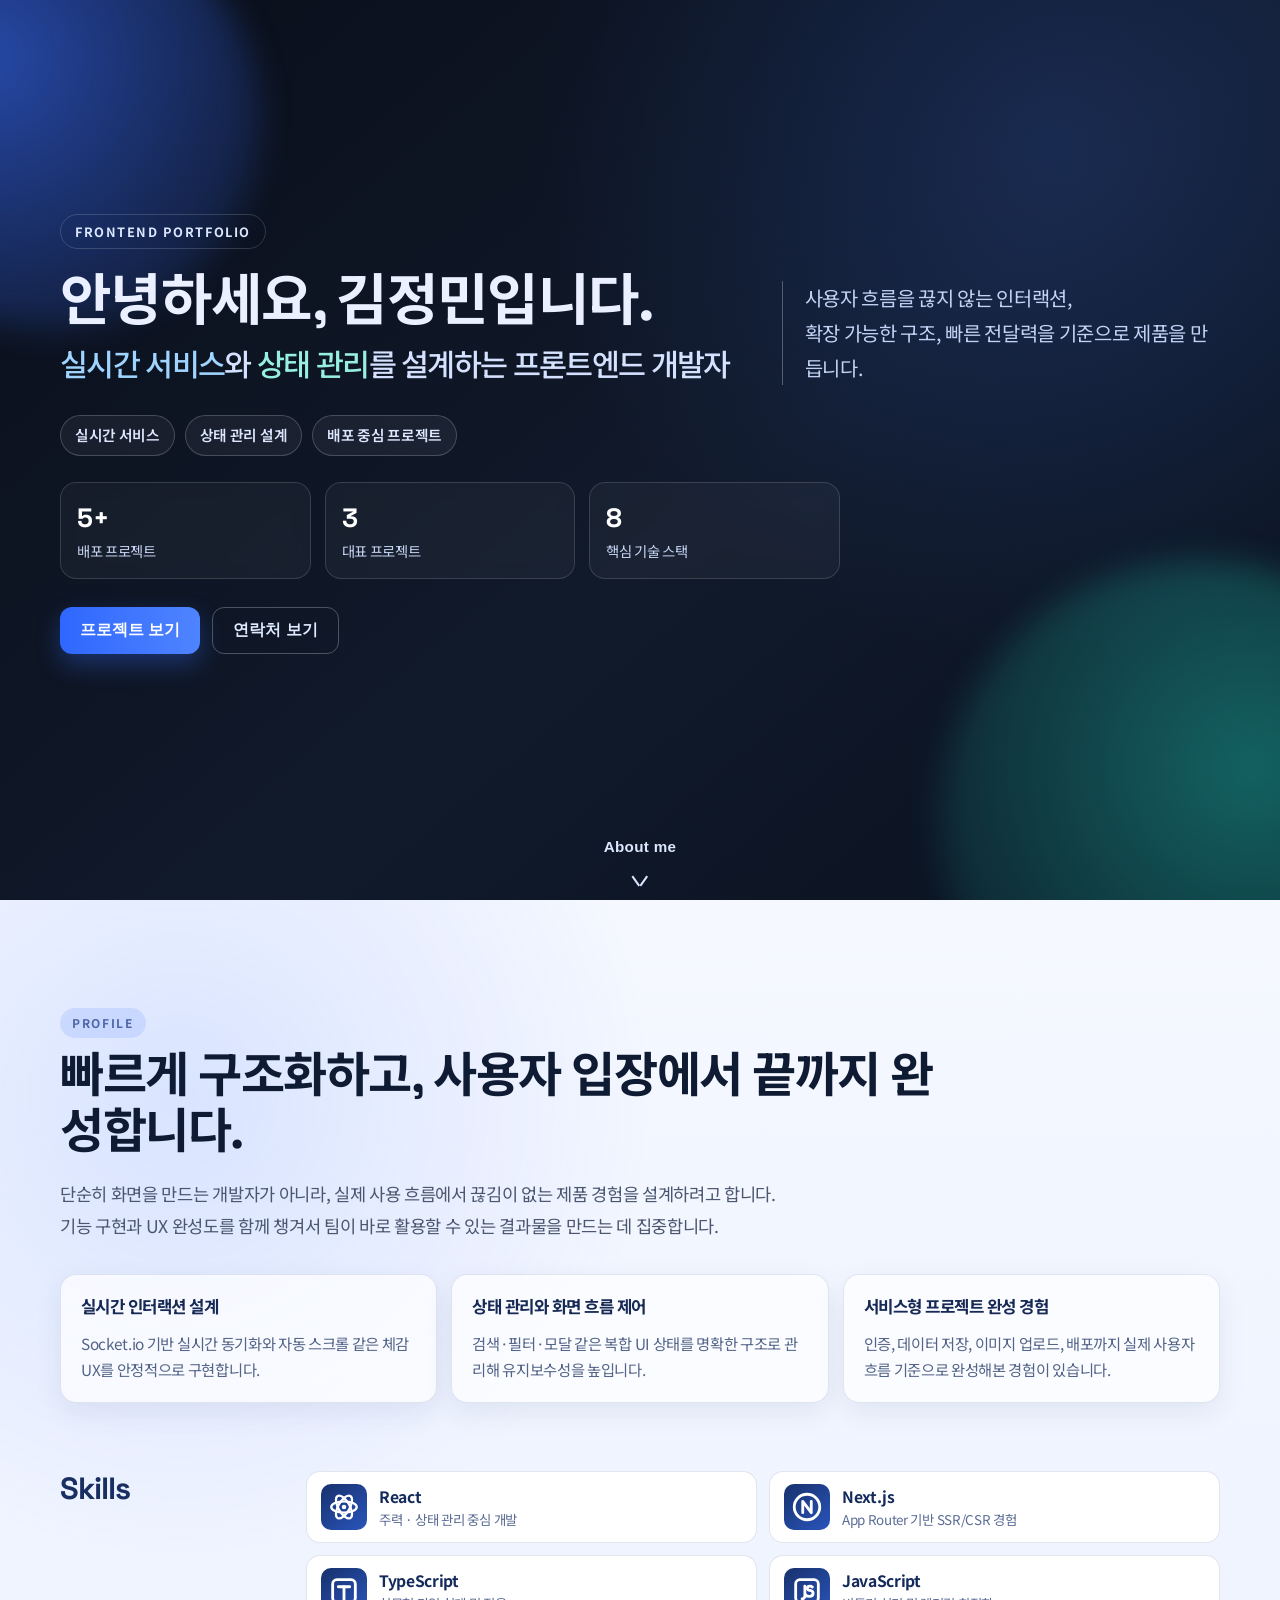
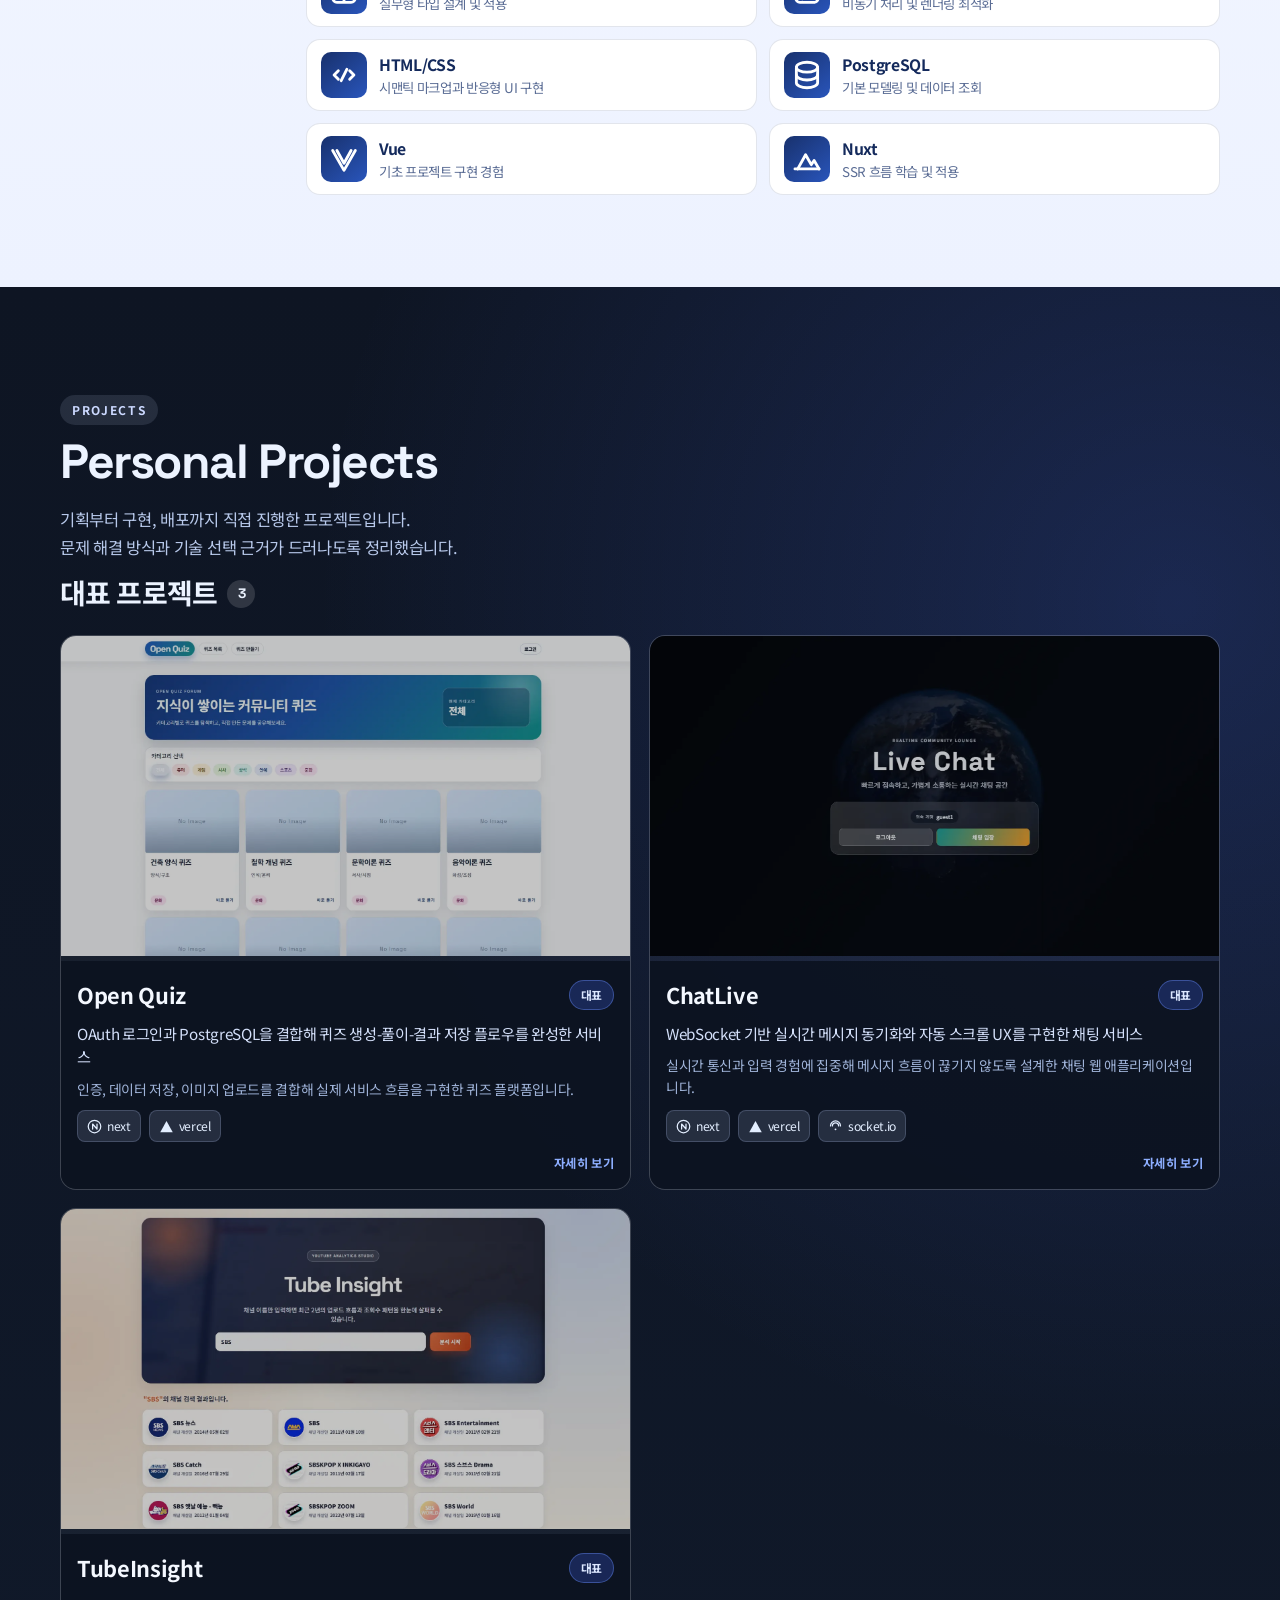
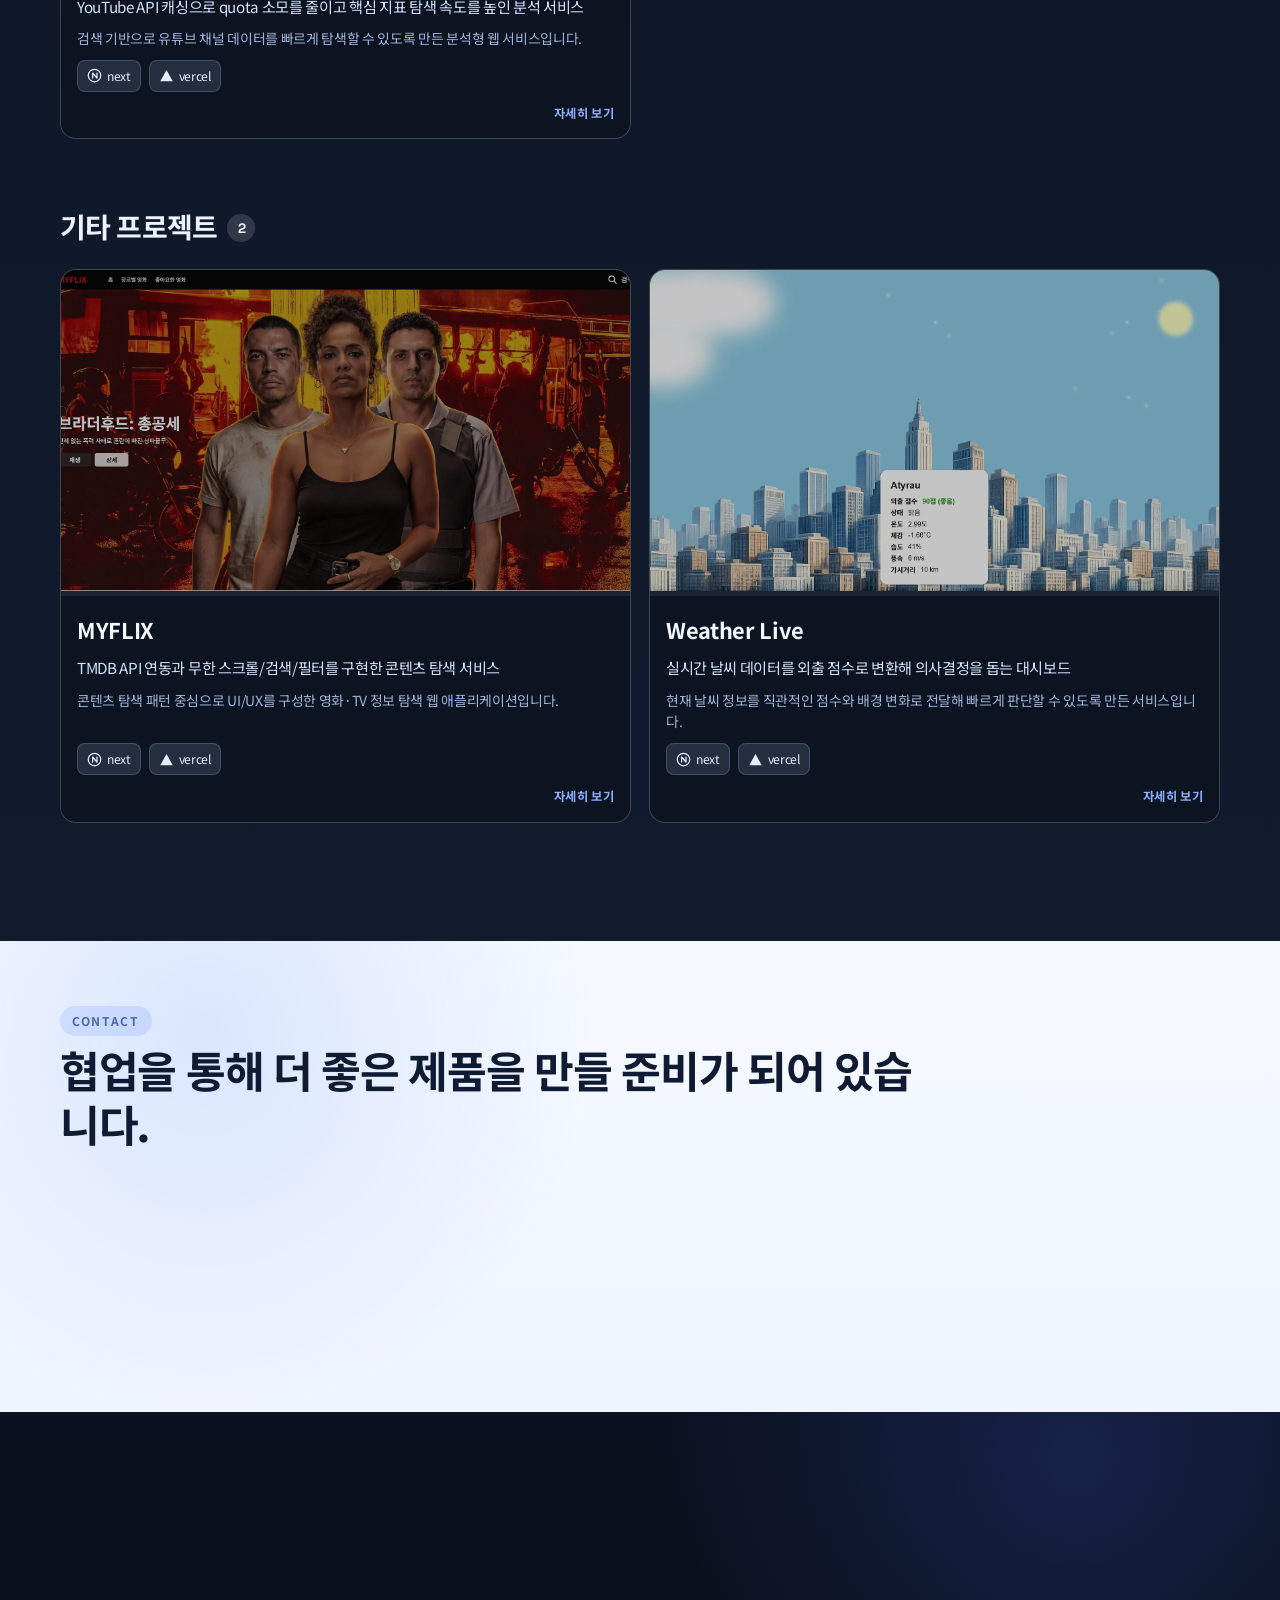
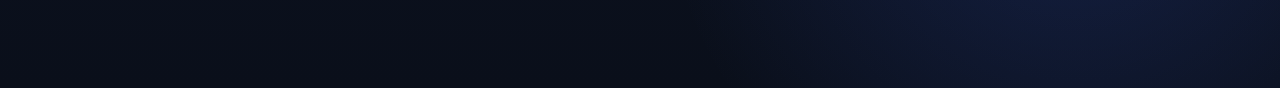
==== index.html @ a312c425 "Add files via upload" ====
<!doctype html><html lang="en"><head><meta charset="utf-8"/><link rel="icon" href="./portfolio_favicon_512.png"><meta name="viewport" content="width=device-width,initial-scale=1"/><meta name="theme-color" content="#000000"/><title>김정민 포트폴리오</title><script defer="defer" src="/static/js/main.c7d88cdb.js"></script><link href="/static/css/main.d4fe0918.css" rel="stylesheet"></head><body><noscript>You need to enable JavaScript to run this app.</noscript><div id="root"></div></body></html>
---- static/css/main.d4fe0918.css ----
@charset "UTF-8";@import url(https://fonts.googleapis.com/css2?family=Noto+Sans+KR:wght@100..900&display=swap);@import url(https://fonts.googleapis.com/css2?family=Noto+Sans+KR:wght@300;400;500;600;700;800&family=Space+Grotesk:wght@500;600;700&display=swap);a,abbr,acronym,address,applet,article,aside,audio,b,big,blockquote,body,canvas,caption,center,cite,code,dd,del,details,dfn,div,dl,dt,em,embed,fieldset,figcaption,figure,footer,form,h1,h2,h3,h4,h5,h6,header,hgroup,html,i,iframe,img,ins,kbd,label,legend,li,main,mark,menu,nav,object,ol,output,p,pre,q,ruby,s,samp,section,small,span,strike,strong,sub,summary,sup,table,tbody,td,tfoot,th,thead,time,tr,tt,u,ul,var,video{border:0;box-sizing:border-box;margin:0;padding:0;vertical-align:initial}article,aside,details,figcaption,figure,footer,header,hgroup,main,menu,nav,section{display:block}[hidden]{display:none}body{line-height:1}ol,ul{list-style:none}blockquote,q{quotes:none}blockquote:after,blockquote:before,q:after,q:before{content:"";content:none}table{border-collapse:collapse;border-spacing:0}html{font-family:Noto Sans KR,sans-serif}.slick-slider{-webkit-touch-callout:none;-webkit-tap-highlight-color:transparent;box-sizing:border-box;touch-action:pan-y;-webkit-user-select:none;user-select:none;-khtml-user-select:none}.slick-list,.slick-slider{display:block;position:relative}.slick-list{margin:0;overflow:hidden;padding:0}.slick-list:focus{outline:none}.slick-list.dragging{cursor:pointer;cursor:hand}.slick-slider .slick-list,.slick-slider .slick-track{transform:translateZ(0)}.slick-track{display:block;left:0;margin-left:auto;margin-right:auto;position:relative;top:0}.slick-track:after,.slick-track:before{content:"";display:table}.slick-track:after{clear:both}.slick-loading .slick-track{visibility:hidden}.slick-slide{display:none;float:left;height:100%;min-height:1px}[dir=rtl] .slick-slide{float:right}.slick-slide img{display:block}.slick-slide.slick-loading img{display:none}.slick-slide.dragging img{pointer-events:none}.slick-initialized .slick-slide{display:block}.slick-loading .slick-slide{visibility:hidden}.slick-vertical .slick-slide{border:1px solid #0000;display:block;height:auto}.slick-arrow.slick-hidden{display:none}.slick-loading .slick-list{background:#fff url([data-uri]) 50% no-repeat}@font-face{font-family:slick;font-style:normal;font-weight:400;src:url(/static/media/slick.a4e97f5a2a64f0ab1323.eot);src:url(/static/media/slick.a4e97f5a2a64f0ab1323.eot?#iefix) format("embedded-opentype"),url(/static/media/slick.295183786cd8a1389865.woff) format("woff"),url(/static/media/slick.c94f7671dcc99dce43e2.ttf) format("truetype"),url(/static/media/slick.2630a3e3eab21c607e21.svg#slick) format("svg")}.slick-next,.slick-prev{border:none;cursor:pointer;display:block;font-size:0;height:20px;line-height:0;padding:0;position:absolute;top:50%;transform:translateY(-50%);width:20px}.slick-next,.slick-next:focus,.slick-next:hover,.slick-prev,.slick-prev:focus,.slick-prev:hover{background:#0000;color:#0000;outline:none}.slick-next:focus:before,.slick-next:hover:before,.slick-prev:focus:before,.slick-prev:hover:before{opacity:1}.slick-next.slick-disabled:before,.slick-prev.slick-disabled:before{opacity:.25}.slick-next:before,.slick-prev:before{-webkit-font-smoothing:antialiased;-moz-osx-font-smoothing:grayscale;color:#fff;font-family:slick;font-size:20px;line-height:1;opacity:.75}.slick-prev{left:-25px}[dir=rtl] .slick-prev{left:auto;right:-25px}.slick-prev:before{content:"←"}[dir=rtl] .slick-prev:before{content:"→"}.slick-next{right:-25px}[dir=rtl] .slick-next{left:-25px;right:auto}.slick-next:before{content:"→"}[dir=rtl] .slick-next:before{content:"←"}.slick-dotted.slick-slider{margin-bottom:30px}.slick-dots{bottom:-25px;display:block;list-style:none;margin:0;padding:0;position:absolute;text-align:center;width:100%}.slick-dots li{display:inline-block;margin:0 5px;padding:0;position:relative}.slick-dots li,.slick-dots li button{cursor:pointer;height:20px;width:20px}.slick-dots li button{background:#0000;border:0;color:#0000;display:block;font-size:0;line-height:0;outline:none;padding:5px}.slick-dots li button:focus,.slick-dots li button:hover{outline:none}.slick-dots li button:focus:before,.slick-dots li button:hover:before{opacity:1}.slick-dots li button:before{-webkit-font-smoothing:antialiased;-moz-osx-font-smoothing:grayscale;color:#000;content:"•";font-family:slick;font-size:6px;height:20px;left:0;line-height:20px;opacity:.25;position:absolute;text-align:center;top:0;width:20px}.slick-dots li.slick-active button:before{color:#000;opacity:.75}:root{--bg-dark:#0c111c;--bg-dark-2:#141f33;--bg-soft:#f4f7fc;--surface:#fff;--surface-weak:#eef2fa;--line-soft:#0a152d24;--line-dark:#ffffff29;--text-primary:#0f1b33;--text-muted:#4b5770;--text-light:#eaf0ff;--accent:#2c63ff;--accent-soft:#2c63ff24;--success:#2ea86a}.three-cursor-layer{inset:0;opacity:.35;pointer-events:none;position:fixed;z-index:1}.no-scroll{overflow:hidden}#root,.App,body,html{min-height:100%;width:100%}body{background:#f4f7fc;background:var(--bg-soft);color:#0f1b33;color:var(--text-primary);font-family:Noto Sans KR,sans-serif;letter-spacing:-.02em;line-height:1.5}.App{overflow:hidden}.App h1,.App h2,.App h3,.App h4{font-family:Space Grotesk,Noto Sans KR,sans-serif;letter-spacing:-.03em;margin:0}section{position:relative}.container{margin:0 auto;width:min(1160px,calc(100% - 48px))}.h100{height:100%}.bold{font-weight:700}.center_box{display:flex;flex-direction:column;justify-content:center;min-height:100vh;padding:88px 0 120px;position:relative;z-index:2}.hero_blur{border-radius:999px;filter:blur(16px);pointer-events:none;position:absolute}.hero_blur.hero_blur_one{background:radial-gradient(circle at 35% 35%,#396dff9e,#396dff00);height:420px;left:-160px;top:-90px;width:420px}.hero_blur.hero_blur_two{background:radial-gradient(circle at 60% 40%,#21d9c366,#21d9c300);bottom:-180px;height:520px;right:-180px;width:520px}section.sec_01{background:radial-gradient(circle at 82% 16%,#3d77ff2e,#0000 40%),linear-gradient(140deg,#090e19,#111a2b 56%,#0a1220);color:#eaf0ff;color:var(--text-light)}.hero_label{-webkit-backdrop-filter:blur(8px);backdrop-filter:blur(8px);border:1px solid #ffffff29;border:1px solid var(--line-dark);border-radius:999px;color:#dbe6ff;font-size:.8rem;font-weight:700;letter-spacing:.12em;padding:7px 14px;text-transform:uppercase;width:-webkit-fit-content;width:-moz-fit-content;width:fit-content}.graphic_wrap{grid-gap:40px;align-items:end;display:grid;gap:40px;grid-template-columns:minmax(0,1.4fr) minmax(0,.9fr);margin-top:22px}.hero_title{font-size:clamp(2.4rem,6vw,3.5rem);font-weight:700;line-height:1.06}.hero_tagline{color:#d4e1ff;display:block;font-size:clamp(1.25rem,2.4vw,1.9rem);font-weight:500;line-height:1.28;margin-top:16px}.sub_text{text-wrap:balance;border-left:1px solid #ffffff47;color:#c2d2f4;font-size:clamp(1rem,1.8vw,1.24rem);line-height:1.75;padding-left:22px}.upAnimate.an1{animation:upAnimate 2s linear 0s infinite;color:#9ed4ff}.upAnimate.an1,.upAnimate.an2{display:inline-block;position:relative}.upAnimate.an2{animation:upAnimate 2s linear 1s infinite;color:#97f0df}.hero_focus{display:flex;flex-wrap:wrap;gap:10px;margin-top:30px}.hero_focus li{background:#ffffff0d;border:1px solid #fff3;border-radius:999px;color:#dce6ff;font-size:.92rem;font-weight:600;padding:8px 14px}.hero_stats{grid-gap:14px;display:grid;gap:14px;grid-template-columns:repeat(3,minmax(0,1fr));margin-top:26px;max-width:780px}.hero_stats .stat_item{-webkit-backdrop-filter:blur(8px);backdrop-filter:blur(8px);background:#ffffff0a;border:1px solid #ffffff24;border-radius:16px;padding:16px}.hero_stats .stat_item strong{color:#fff;display:block;font-family:Space Grotesk,Noto Sans KR,sans-serif;font-size:1.66rem}.hero_stats .stat_item span{color:#c6d5f4;display:block;font-size:.9rem;margin-top:2px}.hero_actions{display:flex;gap:12px;margin-top:28px}.hero_btn{border:none;border-radius:12px;cursor:pointer;font-size:.97rem;font-weight:700;padding:12px 20px;transition:transform .24s ease,box-shadow .24s ease,background-color .24s ease}.hero_btn.primary{background:linear-gradient(90deg,#2f67ff,#4f84ff);box-shadow:0 10px 24px #356dff54;color:#fff}.hero_btn.secondary{background:#0000;border:1px solid #ffffff42;color:#deebff}.hero_btn:hover{transform:translateY(-2px)}.hero_btn.primary:hover{box-shadow:0 14px 28px #356dff63}.hero_btn.secondary:hover{background:#ffffff14}.about_arrow{background:#0000;border:none;bottom:44px;color:#dbe8ff;cursor:pointer;font-size:.95rem;font-weight:600;left:50%;letter-spacing:.02em;position:absolute;transform:translateX(-50%)}.about_arrow:after,.about_arrow:before{background:#dbe8ff;bottom:-26px;content:"";height:2px;position:absolute;width:12px}.about_arrow:before{animation:arrowA 1s 0s infinite;left:calc(50% - 10px);transform:rotate(55deg);transform-origin:center}.about_arrow:after{animation:arrowA 1s 0s infinite;left:calc(50% - 2px);transform:rotate(-55deg);transform-origin:center}.section_label{background:#2c63ff1f;border-radius:999px;color:#4e67a8;font-size:.75rem;font-weight:700;letter-spacing:.14em;margin-bottom:10px;padding:6px 12px;text-transform:uppercase;width:-webkit-fit-content;width:-moz-fit-content;width:fit-content}.section_label.light{background:#ccdbff1f;color:#ccd9ff}section.sec_02{background:radial-gradient(circle at 14% 20%,#396fff24,#0000 35%),linear-gradient(180deg,#f5f8ff,#edf2ff);color:#0f1b33;color:var(--text-primary)}section.sec_02 .container{position:relative;z-index:2}.introduce_wrap{padding:108px 0 40px}.introduce_wrap h2{font-size:clamp(2rem,4vw,3rem);font-weight:700;line-height:1.17;max-width:900px}.intro_copy{color:#4b5770;color:var(--text-muted);font-size:1.1rem;line-height:1.8;margin-top:18px;max-width:920px}.strength_list{grid-gap:14px;display:grid;gap:14px;grid-template-columns:repeat(3,minmax(0,1fr));margin-top:32px}.strength_list li{background:#ffffffb3;border:1px solid #193a7a1f;border-radius:16px;box-shadow:0 10px 28px #16326a14;padding:20px}.strength_list li h3{color:#172a56;font-size:1.05rem;font-weight:700}.strength_list li p{color:#536488;font-size:.96rem;line-height:1.7;margin-top:10px}.skills_wrap{grid-gap:26px;align-items:start;display:grid;gap:26px;grid-template-columns:220px 1fr;margin-top:28px;padding-bottom:92px}.skills_title{color:#1a2f61;font-size:clamp(1.7rem,2.4vw,2.1rem);font-weight:700;line-height:1.2}.skill_list{grid-gap:12px;display:grid;gap:12px;grid-template-columns:repeat(2,minmax(0,1fr))}.skill_list li{align-items:center;background:#fff;border:1px solid #102c621f;border-radius:14px;display:flex;gap:12px;padding:12px 14px;transition:transform .2s ease,box-shadow .2s ease}.skill_list li svg{background:linear-gradient(140deg,#18316d,#2955bb);border-radius:10px;color:#fff;min-height:34px;min-width:34px;padding:6px}.skill_list li:hover{box-shadow:0 8px 18px #102c621f;transform:translateY(-2px)}.skill_list li .skill_name{color:#142a5c;font-size:.98rem;font-weight:700}.skill_list li .skill_context{color:#5b6d95;font-size:.84rem;line-height:1.45;margin-top:2px}section.sec_03{background:radial-gradient(circle at 92% 14%,#4b71ff33,#0000 38%),linear-gradient(180deg,#0e1523,#111b2d);color:#ecf3ff}.project_wrap{padding:108px 0 118px}section.sec_03 h2{font-size:clamp(2rem,4vw,3rem);font-weight:700;line-height:1.12}.project_intro{color:#b7c8ea;font-size:1.03rem;line-height:1.7;margin-top:16px}.project_group_title{align-items:center;display:flex;font-size:clamp(1.35rem,2.3vw,1.75rem);font-weight:700;gap:10px;margin-top:24px}.project_group_title span{align-items:center;background:#ffffff24;border-radius:999px;display:inline-flex;font-size:.86rem;height:28px;justify-content:center;min-width:28px}.project_group_title.other{margin-top:68px}.project-inner{margin-top:12px}.prject_list{display:flex;flex-wrap:wrap;gap:18px;padding-top:20px}.prject_list li{background:#ffffff0a;border:1px solid #ffffff29;border-radius:16px;cursor:pointer;display:flex;flex-direction:column;overflow:hidden;transition:transform .25s ease,box-shadow .25s ease,border-color .25s ease;width:calc(50% - 9px)}.prject_list li .thumb{flex-shrink:0;overflow:hidden;position:relative}.prject_list li .thumb img{aspect-ratio:16/9;filter:saturate(.88) brightness(.77);object-fit:cover;transition:transform .35s ease,filter .35s ease;width:100%}.prject_list li .thumbOverlay{align-items:center;background:linear-gradient(180deg,#0c142438,#0c1424c7);display:flex;inset:0;justify-content:center;opacity:0;position:absolute;transition:opacity .25s ease}.prject_list li .thumbOverlay .detailCta{border:1px solid #ffffffe6;border-radius:999px;color:#fff;font-size:.82rem;font-weight:700;letter-spacing:.06em;padding:9px 16px}.prject_list li .exp{background:#0c1220e6;display:flex;flex-direction:column;gap:10px;height:100%;padding:18px 16px 16px}.prject_list li .exp .titleRow{align-items:center;display:flex;gap:10px;justify-content:space-between}.prject_list li .exp .title{color:#f4f8ff;font-size:1.36rem;font-weight:700}.prject_list li .exp .badge{background:#446fff3d;border:1px solid #6d8fff66;border-radius:999px;color:#dce7ff;font-size:.74rem;font-weight:700;padding:5px 11px}.prject_list li .exp .impact{color:#d4e0fa;font-size:.95rem;line-height:1.55}.prject_list li .exp .summary{-webkit-line-clamp:2;-webkit-box-orient:vertical;color:#9fb3d8;display:-webkit-box;font-size:.87rem;line-height:1.55;overflow:hidden}.card_footer{display:flex;flex-direction:column;gap:12px;margin-top:auto}.prject_list li .exp .tags{display:flex;flex-wrap:wrap;gap:8px}.prject_list li .exp .tags .tag{align-items:center;background:#bed1ff24;border:1px solid #bed1ff33;border-radius:8px;color:#e3eeff;display:inline-flex;font-size:.76rem;gap:5px;padding:6px 9px}.prject_list li .exp .tags .tag svg{height:15px;width:15px}.open_hint{color:#8daeff;font-size:.77rem;font-weight:700;letter-spacing:.03em;margin-left:auto;width:-webkit-fit-content;width:-moz-fit-content;width:fit-content}.prject_list li:hover{border-color:#96b1ff99;box-shadow:0 24px 36px #070e1b6b;transform:translateY(-6px)}.prject_list li:hover .thumbOverlay{opacity:1}.prject_list li:hover .thumb img{filter:saturate(1) brightness(.6);transform:scale(1.06)}.prject_list.secondary li .exp .badge{display:none}.popup{inset:0;position:fixed;z-index:40}.popup .dim{-webkit-backdrop-filter:blur(4px);backdrop-filter:blur(4px);background:#050a12a8;inset:0;position:absolute}.popup .inner{background:#f8fbff;border-radius:20px;box-shadow:0 18px 42px #050d1a73;left:50%;max-height:min(90dvh,900px);overflow:hidden;position:absolute;top:50%;transform:translate(-50%,-50%);width:min(1120px,calc(100% - 28px))}.popup .inner .scroll{max-height:min(90dvh,900px);overflow:auto;padding:28px 24px 28px 28px;width:100%}.popup .inner .title{align-items:center;color:#0f1f46;display:flex;font-size:clamp(1.85rem,4vw,2.45rem);font-weight:700;gap:10px;justify-content:space-between}.popup .inner .popupClose{align-items:center;background:#fff;border:1px solid #112e6829;border-radius:50%;color:#1a3271;cursor:pointer;display:inline-flex;font-size:1.2rem;height:42px;justify-content:center;transition:background-color .2s ease;width:42px}.popup .inner .popupClose:hover{background:#eef4ff}.popup .inner .subTitle{color:#1d356d;font-size:clamp(1.2rem,2.4vw,1.7rem);font-weight:600;line-height:1.38;margin-top:16px}.popup .inner .impactTag{background:#edf3ff;border:1px solid #2149992e;border-radius:10px;color:#1f3f85;font-size:.9rem;font-weight:600;line-height:1.5;margin-top:14px;padding:10px 12px;width:-webkit-fit-content;width:-moz-fit-content;width:fit-content}.popup .inner .summary{color:#46567d;font-size:1rem;line-height:1.72;margin-top:14px}.popup .inner .popup_sections{grid-gap:12px;display:grid;gap:12px;grid-template-columns:repeat(3,minmax(0,1fr));margin-top:20px}.popup .inner .popup_sections .popup_section{background:#fff;border:1px solid #14327024;border-radius:12px;padding:14px}.popup .inner .popup_sections .popup_section h4{color:#1f3871;font-size:.95rem;margin-bottom:8px}.popup .inner .popup_sections .popup_section ul{margin:0;padding-left:16px}.popup .inner .popup_sections .popup_section li{color:#4a5b83;font-size:.89rem;line-height:1.6}.popup .inner .img{border-radius:14px;margin-top:28px;overflow:hidden}.popup .inner .img img{aspect-ratio:16/9;object-fit:cover;width:100%}.popup .inner .slick-dots{bottom:10px}.popup .inner .slick-next,.popup .inner .slick-prev{z-index:4}.popup .inner .slick-prev{left:16px}.popup .inner .slick-next{right:16px}.popup .inner .button.Link{background:linear-gradient(90deg,#1e4ec5,#2f66f9);border:none;border-radius:12px;box-shadow:0 10px 20px #245de74d;color:#fff;cursor:pointer;font-size:.95rem;font-weight:700;line-height:1;margin:22px auto 4px;padding:13px 22px}.popup .inner .button.Link:hover{filter:brightness(.97)}section.sec_04{background:radial-gradient(circle at 16% 18%,#4f88ff29,#0000 34%),linear-gradient(180deg,#f6f9ff,#eff4ff);color:#0f1b33;color:var(--text-primary);padding-top:65px}.contact_title{font-size:clamp(1.9rem,4vw,2.7rem);font-weight:700;line-height:1.25;max-width:880px;padding:0 0 28px}.contact-wrap{grid-gap:12px;display:grid;gap:12px;grid-template-columns:repeat(2,minmax(0,1fr));padding-bottom:96px}.contact-item{align-items:center;background:#fff;border:1px solid #112f6f1f;border-radius:12px;color:#173062;display:flex;font-size:clamp(1.04rem,2vw,1.22rem);gap:12px;padding:15px 16px}.contact-item svg{color:#2a61f4;height:19px;width:19px}.contact-item a{color:inherit;text-decoration:none}.contact-item a:hover{text-decoration:underline}section.sec_05{background:radial-gradient(circle at 84% 18%,#456eff2e,#0000 38%),linear-gradient(180deg,#0b1120,#0a0f1a);color:#e8efff;padding:88px 0}.end_text{font-size:clamp(2rem,6vw,3.2rem);font-weight:700;line-height:1.13}.end_sub{color:#b2c3e7;font-size:1.02rem;line-height:1.72;margin-top:14px;max-width:760px}@keyframes upAnimate{0%{transform:translateY(0)}50%{transform:translateY(-5px)}to{transform:translateY(0)}}@keyframes arrowA{0%,to{transform:translateY(0)}50%{transform:translateY(4px)}}@media screen and (max-width:1240px){.graphic_wrap{gap:22px;grid-template-columns:1fr}.sub_text{border-left:none;border-top:1px solid #ffffff42;max-width:740px;padding-left:0;padding-top:18px}.strength_list{grid-template-columns:repeat(2,minmax(0,1fr))}.skills_wrap{gap:16px;grid-template-columns:1fr}}@media screen and (max-width:1024px){.container{width:min(960px,calc(100% - 34px))}.center_box{min-height:auto;padding:96px 0 126px}.hero_stats{max-width:none}.prject_list li{width:100%}.project_group_title.other{margin-top:52px}.popup .inner .popup_sections{grid-template-columns:repeat(2,minmax(0,1fr))}.contact-wrap{grid-template-columns:1fr}}@media screen and (max-width:760px){.container{width:calc(100% - 24px)}.center_box{padding:86px 0 96px}.hero_label{font-size:.7rem;letter-spacing:.1em}.hero_title{font-size:clamp(1.6rem,10vw,1.8rem);line-height:1.13}.hero_tagline{font-size:1.13rem;line-height:1.4}.sub_text{font-size:.95rem;line-height:1.65}.hero_focus{margin-top:20px}.hero_focus li{font-size:.8rem;padding:6px 11px}.hero_stats{gap:10px;grid-template-columns:1fr;margin-top:18px}.hero_stats .stat_item{padding:13px}.hero_stats .stat_item strong{font-size:1.4rem}.hero_actions{flex-direction:column;margin-top:20px;width:100%}.hero_btn{width:100%}.about_arrow{bottom:26px;font-size:.86rem}.introduce_wrap{padding:76px 0 34px}.intro_copy{font-size:.97rem;line-height:1.7}.strength_list{grid-template-columns:1fr;margin-top:20px}.skills_wrap{margin-top:16px;padding-bottom:66px}.skill_list{grid-template-columns:1fr}.project_wrap{padding:78px 0 88px}.project_intro{font-size:.93rem}.project_group_title{margin-top:18px}.project_group_title.other{margin-top:42px}.popup .inner{border-radius:14px;width:calc(100% - 16px)}.popup .inner .scroll{padding:20px 14px 18px}.popup .inner .subTitle{margin-top:10px}.popup .inner .impactTag{font-size:.84rem;margin-top:10px}.popup .inner .summary{font-size:.92rem;margin-top:10px}.popup .inner .popup_sections{grid-template-columns:1fr;margin-top:14px}.popup .inner .img{margin-top:18px}.contact_title{padding-bottom:18px}.contact-wrap{padding-bottom:72px}.contact-item{font-size:.95rem;word-break:break-all}section.sec_05{padding:72px 0}.end_sub{font-size:.93rem}}[data-aos][data-aos][data-aos-duration="50"],body[data-aos-duration="50"] [data-aos]{transition-duration:50ms}[data-aos][data-aos][data-aos-delay="50"],body[data-aos-delay="50"] [data-aos]{transition-delay:0}[data-aos][data-aos][data-aos-delay="50"].aos-animate,body[data-aos-delay="50"] [data-aos].aos-animate{transition-delay:50ms}[data-aos][data-aos][data-aos-duration="100"],body[data-aos-duration="100"] [data-aos]{transition-duration:.1s}[data-aos][data-aos][data-aos-delay="100"],body[data-aos-delay="100"] [data-aos]{transition-delay:0}[data-aos][data-aos][data-aos-delay="100"].aos-animate,body[data-aos-delay="100"] [data-aos].aos-animate{transition-delay:.1s}[data-aos][data-aos][data-aos-duration="150"],body[data-aos-duration="150"] [data-aos]{transition-duration:.15s}[data-aos][data-aos][data-aos-delay="150"],body[data-aos-delay="150"] [data-aos]{transition-delay:0}[data-aos][data-aos][data-aos-delay="150"].aos-animate,body[data-aos-delay="150"] [data-aos].aos-animate{transition-delay:.15s}[data-aos][data-aos][data-aos-duration="200"],body[data-aos-duration="200"] [data-aos]{transition-duration:.2s}[data-aos][data-aos][data-aos-delay="200"],body[data-aos-delay="200"] [data-aos]{transition-delay:0}[data-aos][data-aos][data-aos-delay="200"].aos-animate,body[data-aos-delay="200"] [data-aos].aos-animate{transition-delay:.2s}[data-aos][data-aos][data-aos-duration="250"],body[data-aos-duration="250"] [data-aos]{transition-duration:.25s}[data-aos][data-aos][data-aos-delay="250"],body[data-aos-delay="250"] [data-aos]{transition-delay:0}[data-aos][data-aos][data-aos-delay="250"].aos-animate,body[data-aos-delay="250"] [data-aos].aos-animate{transition-delay:.25s}[data-aos][data-aos][data-aos-duration="300"],body[data-aos-duration="300"] [data-aos]{transition-duration:.3s}[data-aos][data-aos][data-aos-delay="300"],body[data-aos-delay="300"] [data-aos]{transition-delay:0}[data-aos][data-aos][data-aos-delay="300"].aos-animate,body[data-aos-delay="300"] [data-aos].aos-animate{transition-delay:.3s}[data-aos][data-aos][data-aos-duration="350"],body[data-aos-duration="350"] [data-aos]{transition-duration:.35s}[data-aos][data-aos][data-aos-delay="350"],body[data-aos-delay="350"] [data-aos]{transition-delay:0}[data-aos][data-aos][data-aos-delay="350"].aos-animate,body[data-aos-delay="350"] [data-aos].aos-animate{transition-delay:.35s}[data-aos][data-aos][data-aos-duration="400"],body[data-aos-duration="400"] [data-aos]{transition-duration:.4s}[data-aos][data-aos][data-aos-delay="400"],body[data-aos-delay="400"] [data-aos]{transition-delay:0}[data-aos][data-aos][data-aos-delay="400"].aos-animate,body[data-aos-delay="400"] [data-aos].aos-animate{transition-delay:.4s}[data-aos][data-aos][data-aos-duration="450"],body[data-aos-duration="450"] [data-aos]{transition-duration:.45s}[data-aos][data-aos][data-aos-delay="450"],body[data-aos-delay="450"] [data-aos]{transition-delay:0}[data-aos][data-aos][data-aos-delay="450"].aos-animate,body[data-aos-delay="450"] [data-aos].aos-animate{transition-delay:.45s}[data-aos][data-aos][data-aos-duration="500"],body[data-aos-duration="500"] [data-aos]{transition-duration:.5s}[data-aos][data-aos][data-aos-delay="500"],body[data-aos-delay="500"] [data-aos]{transition-delay:0}[data-aos][data-aos][data-aos-delay="500"].aos-animate,body[data-aos-delay="500"] [data-aos].aos-animate{transition-delay:.5s}[data-aos][data-aos][data-aos-duration="550"],body[data-aos-duration="550"] [data-aos]{transition-duration:.55s}[data-aos][data-aos][data-aos-delay="550"],body[data-aos-delay="550"] [data-aos]{transition-delay:0}[data-aos][data-aos][data-aos-delay="550"].aos-animate,body[data-aos-delay="550"] [data-aos].aos-animate{transition-delay:.55s}[data-aos][data-aos][data-aos-duration="600"],body[data-aos-duration="600"] [data-aos]{transition-duration:.6s}[data-aos][data-aos][data-aos-delay="600"],body[data-aos-delay="600"] [data-aos]{transition-delay:0}[data-aos][data-aos][data-aos-delay="600"].aos-animate,body[data-aos-delay="600"] [data-aos].aos-animate{transition-delay:.6s}[data-aos][data-aos][data-aos-duration="650"],body[data-aos-duration="650"] [data-aos]{transition-duration:.65s}[data-aos][data-aos][data-aos-delay="650"],body[data-aos-delay="650"] [data-aos]{transition-delay:0}[data-aos][data-aos][data-aos-delay="650"].aos-animate,body[data-aos-delay="650"] [data-aos].aos-animate{transition-delay:.65s}[data-aos][data-aos][data-aos-duration="700"],body[data-aos-duration="700"] [data-aos]{transition-duration:.7s}[data-aos][data-aos][data-aos-delay="700"],body[data-aos-delay="700"] [data-aos]{transition-delay:0}[data-aos][data-aos][data-aos-delay="700"].aos-animate,body[data-aos-delay="700"] [data-aos].aos-animate{transition-delay:.7s}[data-aos][data-aos][data-aos-duration="750"],body[data-aos-duration="750"] [data-aos]{transition-duration:.75s}[data-aos][data-aos][data-aos-delay="750"],body[data-aos-delay="750"] [data-aos]{transition-delay:0}[data-aos][data-aos][data-aos-delay="750"].aos-animate,body[data-aos-delay="750"] [data-aos].aos-animate{transition-delay:.75s}[data-aos][data-aos][data-aos-duration="800"],body[data-aos-duration="800"] [data-aos]{transition-duration:.8s}[data-aos][data-aos][data-aos-delay="800"],body[data-aos-delay="800"] [data-aos]{transition-delay:0}[data-aos][data-aos][data-aos-delay="800"].aos-animate,body[data-aos-delay="800"] [data-aos].aos-animate{transition-delay:.8s}[data-aos][data-aos][data-aos-duration="850"],body[data-aos-duration="850"] [data-aos]{transition-duration:.85s}[data-aos][data-aos][data-aos-delay="850"],body[data-aos-delay="850"] [data-aos]{transition-delay:0}[data-aos][data-aos][data-aos-delay="850"].aos-animate,body[data-aos-delay="850"] [data-aos].aos-animate{transition-delay:.85s}[data-aos][data-aos][data-aos-duration="900"],body[data-aos-duration="900"] [data-aos]{transition-duration:.9s}[data-aos][data-aos][data-aos-delay="900"],body[data-aos-delay="900"] [data-aos]{transition-delay:0}[data-aos][data-aos][data-aos-delay="900"].aos-animate,body[data-aos-delay="900"] [data-aos].aos-animate{transition-delay:.9s}[data-aos][data-aos][data-aos-duration="950"],body[data-aos-duration="950"] [data-aos]{transition-duration:.95s}[data-aos][data-aos][data-aos-delay="950"],body[data-aos-delay="950"] [data-aos]{transition-delay:0}[data-aos][data-aos][data-aos-delay="950"].aos-animate,body[data-aos-delay="950"] [data-aos].aos-animate{transition-delay:.95s}[data-aos][data-aos][data-aos-duration="1000"],body[data-aos-duration="1000"] [data-aos]{transition-duration:1s}[data-aos][data-aos][data-aos-delay="1000"],body[data-aos-delay="1000"] [data-aos]{transition-delay:0}[data-aos][data-aos][data-aos-delay="1000"].aos-animate,body[data-aos-delay="1000"] [data-aos].aos-animate{transition-delay:1s}[data-aos][data-aos][data-aos-duration="1050"],body[data-aos-duration="1050"] [data-aos]{transition-duration:1.05s}[data-aos][data-aos][data-aos-delay="1050"],body[data-aos-delay="1050"] [data-aos]{transition-delay:0}[data-aos][data-aos][data-aos-delay="1050"].aos-animate,body[data-aos-delay="1050"] [data-aos].aos-animate{transition-delay:1.05s}[data-aos][data-aos][data-aos-duration="1100"],body[data-aos-duration="1100"] [data-aos]{transition-duration:1.1s}[data-aos][data-aos][data-aos-delay="1100"],body[data-aos-delay="1100"] [data-aos]{transition-delay:0}[data-aos][data-aos][data-aos-delay="1100"].aos-animate,body[data-aos-delay="1100"] [data-aos].aos-animate{transition-delay:1.1s}[data-aos][data-aos][data-aos-duration="1150"],body[data-aos-duration="1150"] [data-aos]{transition-duration:1.15s}[data-aos][data-aos][data-aos-delay="1150"],body[data-aos-delay="1150"] [data-aos]{transition-delay:0}[data-aos][data-aos][data-aos-delay="1150"].aos-animate,body[data-aos-delay="1150"] [data-aos].aos-animate{transition-delay:1.15s}[data-aos][data-aos][data-aos-duration="1200"],body[data-aos-duration="1200"] [data-aos]{transition-duration:1.2s}[data-aos][data-aos][data-aos-delay="1200"],body[data-aos-delay="1200"] [data-aos]{transition-delay:0}[data-aos][data-aos][data-aos-delay="1200"].aos-animate,body[data-aos-delay="1200"] [data-aos].aos-animate{transition-delay:1.2s}[data-aos][data-aos][data-aos-duration="1250"],body[data-aos-duration="1250"] [data-aos]{transition-duration:1.25s}[data-aos][data-aos][data-aos-delay="1250"],body[data-aos-delay="1250"] [data-aos]{transition-delay:0}[data-aos][data-aos][data-aos-delay="1250"].aos-animate,body[data-aos-delay="1250"] [data-aos].aos-animate{transition-delay:1.25s}[data-aos][data-aos][data-aos-duration="1300"],body[data-aos-duration="1300"] [data-aos]{transition-duration:1.3s}[data-aos][data-aos][data-aos-delay="1300"],body[data-aos-delay="1300"] [data-aos]{transition-delay:0}[data-aos][data-aos][data-aos-delay="1300"].aos-animate,body[data-aos-delay="1300"] [data-aos].aos-animate{transition-delay:1.3s}[data-aos][data-aos][data-aos-duration="1350"],body[data-aos-duration="1350"] [data-aos]{transition-duration:1.35s}[data-aos][data-aos][data-aos-delay="1350"],body[data-aos-delay="1350"] [data-aos]{transition-delay:0}[data-aos][data-aos][data-aos-delay="1350"].aos-animate,body[data-aos-delay="1350"] [data-aos].aos-animate{transition-delay:1.35s}[data-aos][data-aos][data-aos-duration="1400"],body[data-aos-duration="1400"] [data-aos]{transition-duration:1.4s}[data-aos][data-aos][data-aos-delay="1400"],body[data-aos-delay="1400"] [data-aos]{transition-delay:0}[data-aos][data-aos][data-aos-delay="1400"].aos-animate,body[data-aos-delay="1400"] [data-aos].aos-animate{transition-delay:1.4s}[data-aos][data-aos][data-aos-duration="1450"],body[data-aos-duration="1450"] [data-aos]{transition-duration:1.45s}[data-aos][data-aos][data-aos-delay="1450"],body[data-aos-delay="1450"] [data-aos]{transition-delay:0}[data-aos][data-aos][data-aos-delay="1450"].aos-animate,body[data-aos-delay="1450"] [data-aos].aos-animate{transition-delay:1.45s}[data-aos][data-aos][data-aos-duration="1500"],body[data-aos-duration="1500"] [data-aos]{transition-duration:1.5s}[data-aos][data-aos][data-aos-delay="1500"],body[data-aos-delay="1500"] [data-aos]{transition-delay:0}[data-aos][data-aos][data-aos-delay="1500"].aos-animate,body[data-aos-delay="1500"] [data-aos].aos-animate{transition-delay:1.5s}[data-aos][data-aos][data-aos-duration="1550"],body[data-aos-duration="1550"] [data-aos]{transition-duration:1.55s}[data-aos][data-aos][data-aos-delay="1550"],body[data-aos-delay="1550"] [data-aos]{transition-delay:0}[data-aos][data-aos][data-aos-delay="1550"].aos-animate,body[data-aos-delay="1550"] [data-aos].aos-animate{transition-delay:1.55s}[data-aos][data-aos][data-aos-duration="1600"],body[data-aos-duration="1600"] [data-aos]{transition-duration:1.6s}[data-aos][data-aos][data-aos-delay="1600"],body[data-aos-delay="1600"] [data-aos]{transition-delay:0}[data-aos][data-aos][data-aos-delay="1600"].aos-animate,body[data-aos-delay="1600"] [data-aos].aos-animate{transition-delay:1.6s}[data-aos][data-aos][data-aos-duration="1650"],body[data-aos-duration="1650"] [data-aos]{transition-duration:1.65s}[data-aos][data-aos][data-aos-delay="1650"],body[data-aos-delay="1650"] [data-aos]{transition-delay:0}[data-aos][data-aos][data-aos-delay="1650"].aos-animate,body[data-aos-delay="1650"] [data-aos].aos-animate{transition-delay:1.65s}[data-aos][data-aos][data-aos-duration="1700"],body[data-aos-duration="1700"] [data-aos]{transition-duration:1.7s}[data-aos][data-aos][data-aos-delay="1700"],body[data-aos-delay="1700"] [data-aos]{transition-delay:0}[data-aos][data-aos][data-aos-delay="1700"].aos-animate,body[data-aos-delay="1700"] [data-aos].aos-animate{transition-delay:1.7s}[data-aos][data-aos][data-aos-duration="1750"],body[data-aos-duration="1750"] [data-aos]{transition-duration:1.75s}[data-aos][data-aos][data-aos-delay="1750"],body[data-aos-delay="1750"] [data-aos]{transition-delay:0}[data-aos][data-aos][data-aos-delay="1750"].aos-animate,body[data-aos-delay="1750"] [data-aos].aos-animate{transition-delay:1.75s}[data-aos][data-aos][data-aos-duration="1800"],body[data-aos-duration="1800"] [data-aos]{transition-duration:1.8s}[data-aos][data-aos][data-aos-delay="1800"],body[data-aos-delay="1800"] [data-aos]{transition-delay:0}[data-aos][data-aos][data-aos-delay="1800"].aos-animate,body[data-aos-delay="1800"] [data-aos].aos-animate{transition-delay:1.8s}[data-aos][data-aos][data-aos-duration="1850"],body[data-aos-duration="1850"] [data-aos]{transition-duration:1.85s}[data-aos][data-aos][data-aos-delay="1850"],body[data-aos-delay="1850"] [data-aos]{transition-delay:0}[data-aos][data-aos][data-aos-delay="1850"].aos-animate,body[data-aos-delay="1850"] [data-aos].aos-animate{transition-delay:1.85s}[data-aos][data-aos][data-aos-duration="1900"],body[data-aos-duration="1900"] [data-aos]{transition-duration:1.9s}[data-aos][data-aos][data-aos-delay="1900"],body[data-aos-delay="1900"] [data-aos]{transition-delay:0}[data-aos][data-aos][data-aos-delay="1900"].aos-animate,body[data-aos-delay="1900"] [data-aos].aos-animate{transition-delay:1.9s}[data-aos][data-aos][data-aos-duration="1950"],body[data-aos-duration="1950"] [data-aos]{transition-duration:1.95s}[data-aos][data-aos][data-aos-delay="1950"],body[data-aos-delay="1950"] [data-aos]{transition-delay:0}[data-aos][data-aos][data-aos-delay="1950"].aos-animate,body[data-aos-delay="1950"] [data-aos].aos-animate{transition-delay:1.95s}[data-aos][data-aos][data-aos-duration="2000"],body[data-aos-duration="2000"] [data-aos]{transition-duration:2s}[data-aos][data-aos][data-aos-delay="2000"],body[data-aos-delay="2000"] [data-aos]{transition-delay:0}[data-aos][data-aos][data-aos-delay="2000"].aos-animate,body[data-aos-delay="2000"] [data-aos].aos-animate{transition-delay:2s}[data-aos][data-aos][data-aos-duration="2050"],body[data-aos-duration="2050"] [data-aos]{transition-duration:2.05s}[data-aos][data-aos][data-aos-delay="2050"],body[data-aos-delay="2050"] [data-aos]{transition-delay:0}[data-aos][data-aos][data-aos-delay="2050"].aos-animate,body[data-aos-delay="2050"] [data-aos].aos-animate{transition-delay:2.05s}[data-aos][data-aos][data-aos-duration="2100"],body[data-aos-duration="2100"] [data-aos]{transition-duration:2.1s}[data-aos][data-aos][data-aos-delay="2100"],body[data-aos-delay="2100"] [data-aos]{transition-delay:0}[data-aos][data-aos][data-aos-delay="2100"].aos-animate,body[data-aos-delay="2100"] [data-aos].aos-animate{transition-delay:2.1s}[data-aos][data-aos][data-aos-duration="2150"],body[data-aos-duration="2150"] [data-aos]{transition-duration:2.15s}[data-aos][data-aos][data-aos-delay="2150"],body[data-aos-delay="2150"] [data-aos]{transition-delay:0}[data-aos][data-aos][data-aos-delay="2150"].aos-animate,body[data-aos-delay="2150"] [data-aos].aos-animate{transition-delay:2.15s}[data-aos][data-aos][data-aos-duration="2200"],body[data-aos-duration="2200"] [data-aos]{transition-duration:2.2s}[data-aos][data-aos][data-aos-delay="2200"],body[data-aos-delay="2200"] [data-aos]{transition-delay:0}[data-aos][data-aos][data-aos-delay="2200"].aos-animate,body[data-aos-delay="2200"] [data-aos].aos-animate{transition-delay:2.2s}[data-aos][data-aos][data-aos-duration="2250"],body[data-aos-duration="2250"] [data-aos]{transition-duration:2.25s}[data-aos][data-aos][data-aos-delay="2250"],body[data-aos-delay="2250"] [data-aos]{transition-delay:0}[data-aos][data-aos][data-aos-delay="2250"].aos-animate,body[data-aos-delay="2250"] [data-aos].aos-animate{transition-delay:2.25s}[data-aos][data-aos][data-aos-duration="2300"],body[data-aos-duration="2300"] [data-aos]{transition-duration:2.3s}[data-aos][data-aos][data-aos-delay="2300"],body[data-aos-delay="2300"] [data-aos]{transition-delay:0}[data-aos][data-aos][data-aos-delay="2300"].aos-animate,body[data-aos-delay="2300"] [data-aos].aos-animate{transition-delay:2.3s}[data-aos][data-aos][data-aos-duration="2350"],body[data-aos-duration="2350"] [data-aos]{transition-duration:2.35s}[data-aos][data-aos][data-aos-delay="2350"],body[data-aos-delay="2350"] [data-aos]{transition-delay:0}[data-aos][data-aos][data-aos-delay="2350"].aos-animate,body[data-aos-delay="2350"] [data-aos].aos-animate{transition-delay:2.35s}[data-aos][data-aos][data-aos-duration="2400"],body[data-aos-duration="2400"] [data-aos]{transition-duration:2.4s}[data-aos][data-aos][data-aos-delay="2400"],body[data-aos-delay="2400"] [data-aos]{transition-delay:0}[data-aos][data-aos][data-aos-delay="2400"].aos-animate,body[data-aos-delay="2400"] [data-aos].aos-animate{transition-delay:2.4s}[data-aos][data-aos][data-aos-duration="2450"],body[data-aos-duration="2450"] [data-aos]{transition-duration:2.45s}[data-aos][data-aos][data-aos-delay="2450"],body[data-aos-delay="2450"] [data-aos]{transition-delay:0}[data-aos][data-aos][data-aos-delay="2450"].aos-animate,body[data-aos-delay="2450"] [data-aos].aos-animate{transition-delay:2.45s}[data-aos][data-aos][data-aos-duration="2500"],body[data-aos-duration="2500"] [data-aos]{transition-duration:2.5s}[data-aos][data-aos][data-aos-delay="2500"],body[data-aos-delay="2500"] [data-aos]{transition-delay:0}[data-aos][data-aos][data-aos-delay="2500"].aos-animate,body[data-aos-delay="2500"] [data-aos].aos-animate{transition-delay:2.5s}[data-aos][data-aos][data-aos-duration="2550"],body[data-aos-duration="2550"] [data-aos]{transition-duration:2.55s}[data-aos][data-aos][data-aos-delay="2550"],body[data-aos-delay="2550"] [data-aos]{transition-delay:0}[data-aos][data-aos][data-aos-delay="2550"].aos-animate,body[data-aos-delay="2550"] [data-aos].aos-animate{transition-delay:2.55s}[data-aos][data-aos][data-aos-duration="2600"],body[data-aos-duration="2600"] [data-aos]{transition-duration:2.6s}[data-aos][data-aos][data-aos-delay="2600"],body[data-aos-delay="2600"] [data-aos]{transition-delay:0}[data-aos][data-aos][data-aos-delay="2600"].aos-animate,body[data-aos-delay="2600"] [data-aos].aos-animate{transition-delay:2.6s}[data-aos][data-aos][data-aos-duration="2650"],body[data-aos-duration="2650"] [data-aos]{transition-duration:2.65s}[data-aos][data-aos][data-aos-delay="2650"],body[data-aos-delay="2650"] [data-aos]{transition-delay:0}[data-aos][data-aos][data-aos-delay="2650"].aos-animate,body[data-aos-delay="2650"] [data-aos].aos-animate{transition-delay:2.65s}[data-aos][data-aos][data-aos-duration="2700"],body[data-aos-duration="2700"] [data-aos]{transition-duration:2.7s}[data-aos][data-aos][data-aos-delay="2700"],body[data-aos-delay="2700"] [data-aos]{transition-delay:0}[data-aos][data-aos][data-aos-delay="2700"].aos-animate,body[data-aos-delay="2700"] [data-aos].aos-animate{transition-delay:2.7s}[data-aos][data-aos][data-aos-duration="2750"],body[data-aos-duration="2750"] [data-aos]{transition-duration:2.75s}[data-aos][data-aos][data-aos-delay="2750"],body[data-aos-delay="2750"] [data-aos]{transition-delay:0}[data-aos][data-aos][data-aos-delay="2750"].aos-animate,body[data-aos-delay="2750"] [data-aos].aos-animate{transition-delay:2.75s}[data-aos][data-aos][data-aos-duration="2800"],body[data-aos-duration="2800"] [data-aos]{transition-duration:2.8s}[data-aos][data-aos][data-aos-delay="2800"],body[data-aos-delay="2800"] [data-aos]{transition-delay:0}[data-aos][data-aos][data-aos-delay="2800"].aos-animate,body[data-aos-delay="2800"] [data-aos].aos-animate{transition-delay:2.8s}[data-aos][data-aos][data-aos-duration="2850"],body[data-aos-duration="2850"] [data-aos]{transition-duration:2.85s}[data-aos][data-aos][data-aos-delay="2850"],body[data-aos-delay="2850"] [data-aos]{transition-delay:0}[data-aos][data-aos][data-aos-delay="2850"].aos-animate,body[data-aos-delay="2850"] [data-aos].aos-animate{transition-delay:2.85s}[data-aos][data-aos][data-aos-duration="2900"],body[data-aos-duration="2900"] [data-aos]{transition-duration:2.9s}[data-aos][data-aos][data-aos-delay="2900"],body[data-aos-delay="2900"] [data-aos]{transition-delay:0}[data-aos][data-aos][data-aos-delay="2900"].aos-animate,body[data-aos-delay="2900"] [data-aos].aos-animate{transition-delay:2.9s}[data-aos][data-aos][data-aos-duration="2950"],body[data-aos-duration="2950"] [data-aos]{transition-duration:2.95s}[data-aos][data-aos][data-aos-delay="2950"],body[data-aos-delay="2950"] [data-aos]{transition-delay:0}[data-aos][data-aos][data-aos-delay="2950"].aos-animate,body[data-aos-delay="2950"] [data-aos].aos-animate{transition-delay:2.95s}[data-aos][data-aos][data-aos-duration="3000"],body[data-aos-duration="3000"] [data-aos]{transition-duration:3s}[data-aos][data-aos][data-aos-delay="3000"],body[data-aos-delay="3000"] [data-aos]{transition-delay:0}[data-aos][data-aos][data-aos-delay="3000"].aos-animate,body[data-aos-delay="3000"] [data-aos].aos-animate{transition-delay:3s}[data-aos][data-aos][data-aos-easing=linear],body[data-aos-easing=linear] [data-aos]{transition-timing-function:cubic-bezier(.25,.25,.75,.75)}[data-aos][data-aos][data-aos-easing=ease],body[data-aos-easing=ease] [data-aos]{transition-timing-function:ease}[data-aos][data-aos][data-aos-easing=ease-in],body[data-aos-easing=ease-in] [data-aos]{transition-timing-function:ease-in}[data-aos][data-aos][data-aos-easing=ease-out],body[data-aos-easing=ease-out] [data-aos]{transition-timing-function:ease-out}[data-aos][data-aos][data-aos-easing=ease-in-out],body[data-aos-easing=ease-in-out] [data-aos]{transition-timing-function:ease-in-out}[data-aos][data-aos][data-aos-easing=ease-in-back],body[data-aos-easing=ease-in-back] [data-aos]{transition-timing-function:cubic-bezier(.6,-.28,.735,.045)}[data-aos][data-aos][data-aos-easing=ease-out-back],body[data-aos-easing=ease-out-back] [data-aos]{transition-timing-function:cubic-bezier(.175,.885,.32,1.275)}[data-aos][data-aos][data-aos-easing=ease-in-out-back],body[data-aos-easing=ease-in-out-back] [data-aos]{transition-timing-function:cubic-bezier(.68,-.55,.265,1.55)}[data-aos][data-aos][data-aos-easing=ease-in-sine],body[data-aos-easing=ease-in-sine] [data-aos]{transition-timing-function:cubic-bezier(.47,0,.745,.715)}[data-aos][data-aos][data-aos-easing=ease-out-sine],body[data-aos-easing=ease-out-sine] [data-aos]{transition-timing-function:cubic-bezier(.39,.575,.565,1)}[data-aos][data-aos][data-aos-easing=ease-in-out-sine],body[data-aos-easing=ease-in-out-sine] [data-aos]{transition-timing-function:cubic-bezier(.445,.05,.55,.95)}[data-aos][data-aos][data-aos-easing=ease-in-quad],body[data-aos-easing=ease-in-quad] [data-aos]{transition-timing-function:cubic-bezier(.55,.085,.68,.53)}[data-aos][data-aos][data-aos-easing=ease-out-quad],body[data-aos-easing=ease-out-quad] [data-aos]{transition-timing-function:cubic-bezier(.25,.46,.45,.94)}[data-aos][data-aos][data-aos-easing=ease-in-out-quad],body[data-aos-easing=ease-in-out-quad] [data-aos]{transition-timing-function:cubic-bezier(.455,.03,.515,.955)}[data-aos][data-aos][data-aos-easing=ease-in-cubic],body[data-aos-easing=ease-in-cubic] [data-aos]{transition-timing-function:cubic-bezier(.55,.085,.68,.53)}[data-aos][data-aos][data-aos-easing=ease-out-cubic],body[data-aos-easing=ease-out-cubic] [data-aos]{transition-timing-function:cubic-bezier(.25,.46,.45,.94)}[data-aos][data-aos][data-aos-easing=ease-in-out-cubic],body[data-aos-easing=ease-in-out-cubic] [data-aos]{transition-timing-function:cubic-bezier(.455,.03,.515,.955)}[data-aos][data-aos][data-aos-easing=ease-in-quart],body[data-aos-easing=ease-in-quart] [data-aos]{transition-timing-function:cubic-bezier(.55,.085,.68,.53)}[data-aos][data-aos][data-aos-easing=ease-out-quart],body[data-aos-easing=ease-out-quart] [data-aos]{transition-timing-function:cubic-bezier(.25,.46,.45,.94)}[data-aos][data-aos][data-aos-easing=ease-in-out-quart],body[data-aos-easing=ease-in-out-quart] [data-aos]{transition-timing-function:cubic-bezier(.455,.03,.515,.955)}[data-aos^=fade][data-aos^=fade]{opacity:0;transition-property:opacity,transform}[data-aos^=fade][data-aos^=fade].aos-animate{opacity:1;transform:translateZ(0)}[data-aos=fade-up]{transform:translate3d(0,100px,0)}[data-aos=fade-down]{transform:translate3d(0,-100px,0)}[data-aos=fade-right]{transform:translate3d(-100px,0,0)}[data-aos=fade-left]{transform:translate3d(100px,0,0)}[data-aos=fade-up-right]{transform:translate3d(-100px,100px,0)}[data-aos=fade-up-left]{transform:translate3d(100px,100px,0)}[data-aos=fade-down-right]{transform:translate3d(-100px,-100px,0)}[data-aos=fade-down-left]{transform:translate3d(100px,-100px,0)}[data-aos^=zoom][data-aos^=zoom]{opacity:0;transition-property:opacity,transform}[data-aos^=zoom][data-aos^=zoom].aos-animate{opacity:1;transform:translateZ(0) scale(1)}[data-aos=zoom-in]{transform:scale(.6)}[data-aos=zoom-in-up]{transform:translate3d(0,100px,0) scale(.6)}[data-aos=zoom-in-down]{transform:translate3d(0,-100px,0) scale(.6)}[data-aos=zoom-in-right]{transform:translate3d(-100px,0,0) scale(.6)}[data-aos=zoom-in-left]{transform:translate3d(100px,0,0) scale(.6)}[data-aos=zoom-out]{transform:scale(1.2)}[data-aos=zoom-out-up]{transform:translate3d(0,100px,0) scale(1.2)}[data-aos=zoom-out-down]{transform:translate3d(0,-100px,0) scale(1.2)}[data-aos=zoom-out-right]{transform:translate3d(-100px,0,0) scale(1.2)}[data-aos=zoom-out-left]{transform:translate3d(100px,0,0) scale(1.2)}[data-aos^=slide][data-aos^=slide]{transition-property:transform}[data-aos^=slide][data-aos^=slide].aos-animate{transform:translateZ(0)}[data-aos=slide-up]{transform:translate3d(0,100%,0)}[data-aos=slide-down]{transform:translate3d(0,-100%,0)}[data-aos=slide-right]{transform:translate3d(-100%,0,0)}[data-aos=slide-left]{transform:translate3d(100%,0,0)}[data-aos^=flip][data-aos^=flip]{-webkit-backface-visibility:hidden;backface-visibility:hidden;transition-property:transform}[data-aos=flip-left]{transform:perspective(2500px) rotateY(-100deg)}[data-aos=flip-left].aos-animate{transform:perspective(2500px) rotateY(0)}[data-aos=flip-right]{transform:perspective(2500px) rotateY(100deg)}[data-aos=flip-right].aos-animate{transform:perspective(2500px) rotateY(0)}[data-aos=flip-up]{transform:perspective(2500px) rotateX(-100deg)}[data-aos=flip-up].aos-animate{transform:perspective(2500px) rotateX(0)}[data-aos=flip-down]{transform:perspective(2500px) rotateX(100deg)}[data-aos=flip-down].aos-animate{transform:perspective(2500px) rotateX(0)}
/*# sourceMappingURL=main.d4fe0918.css.map*/
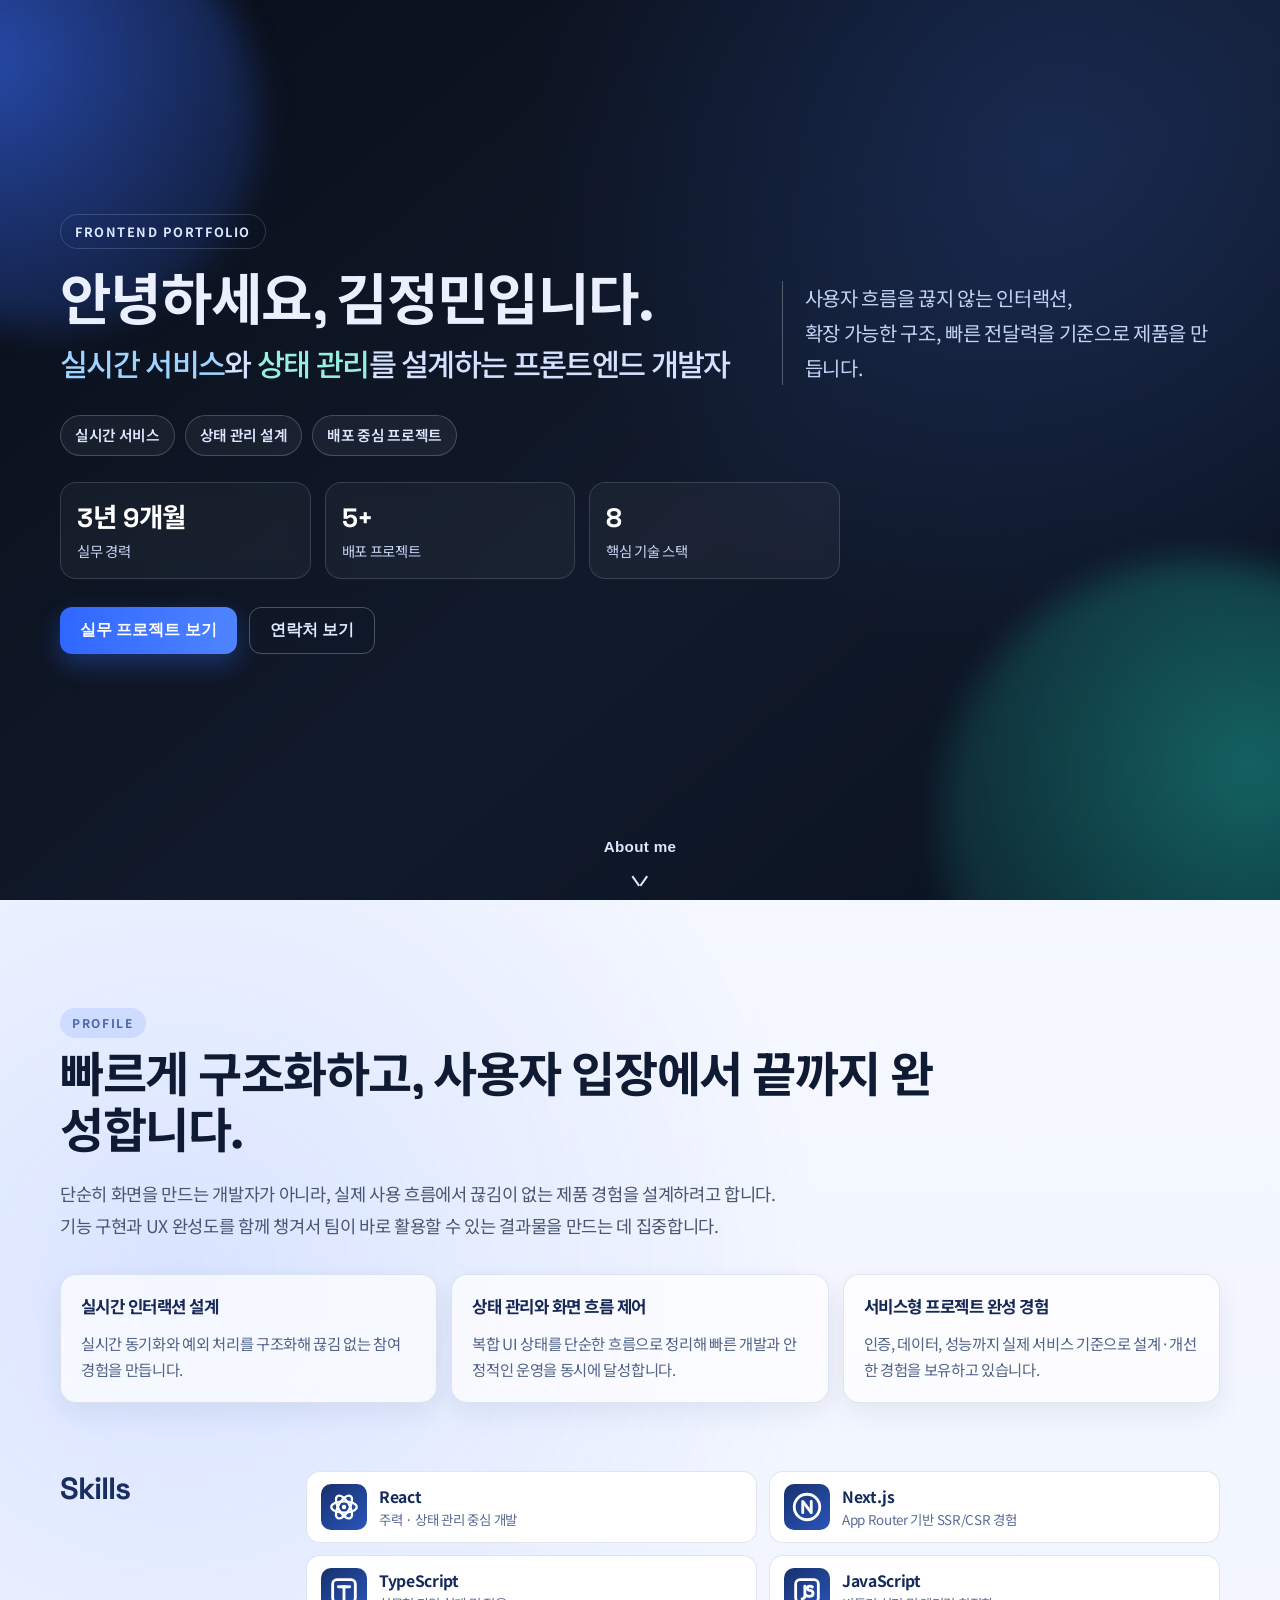
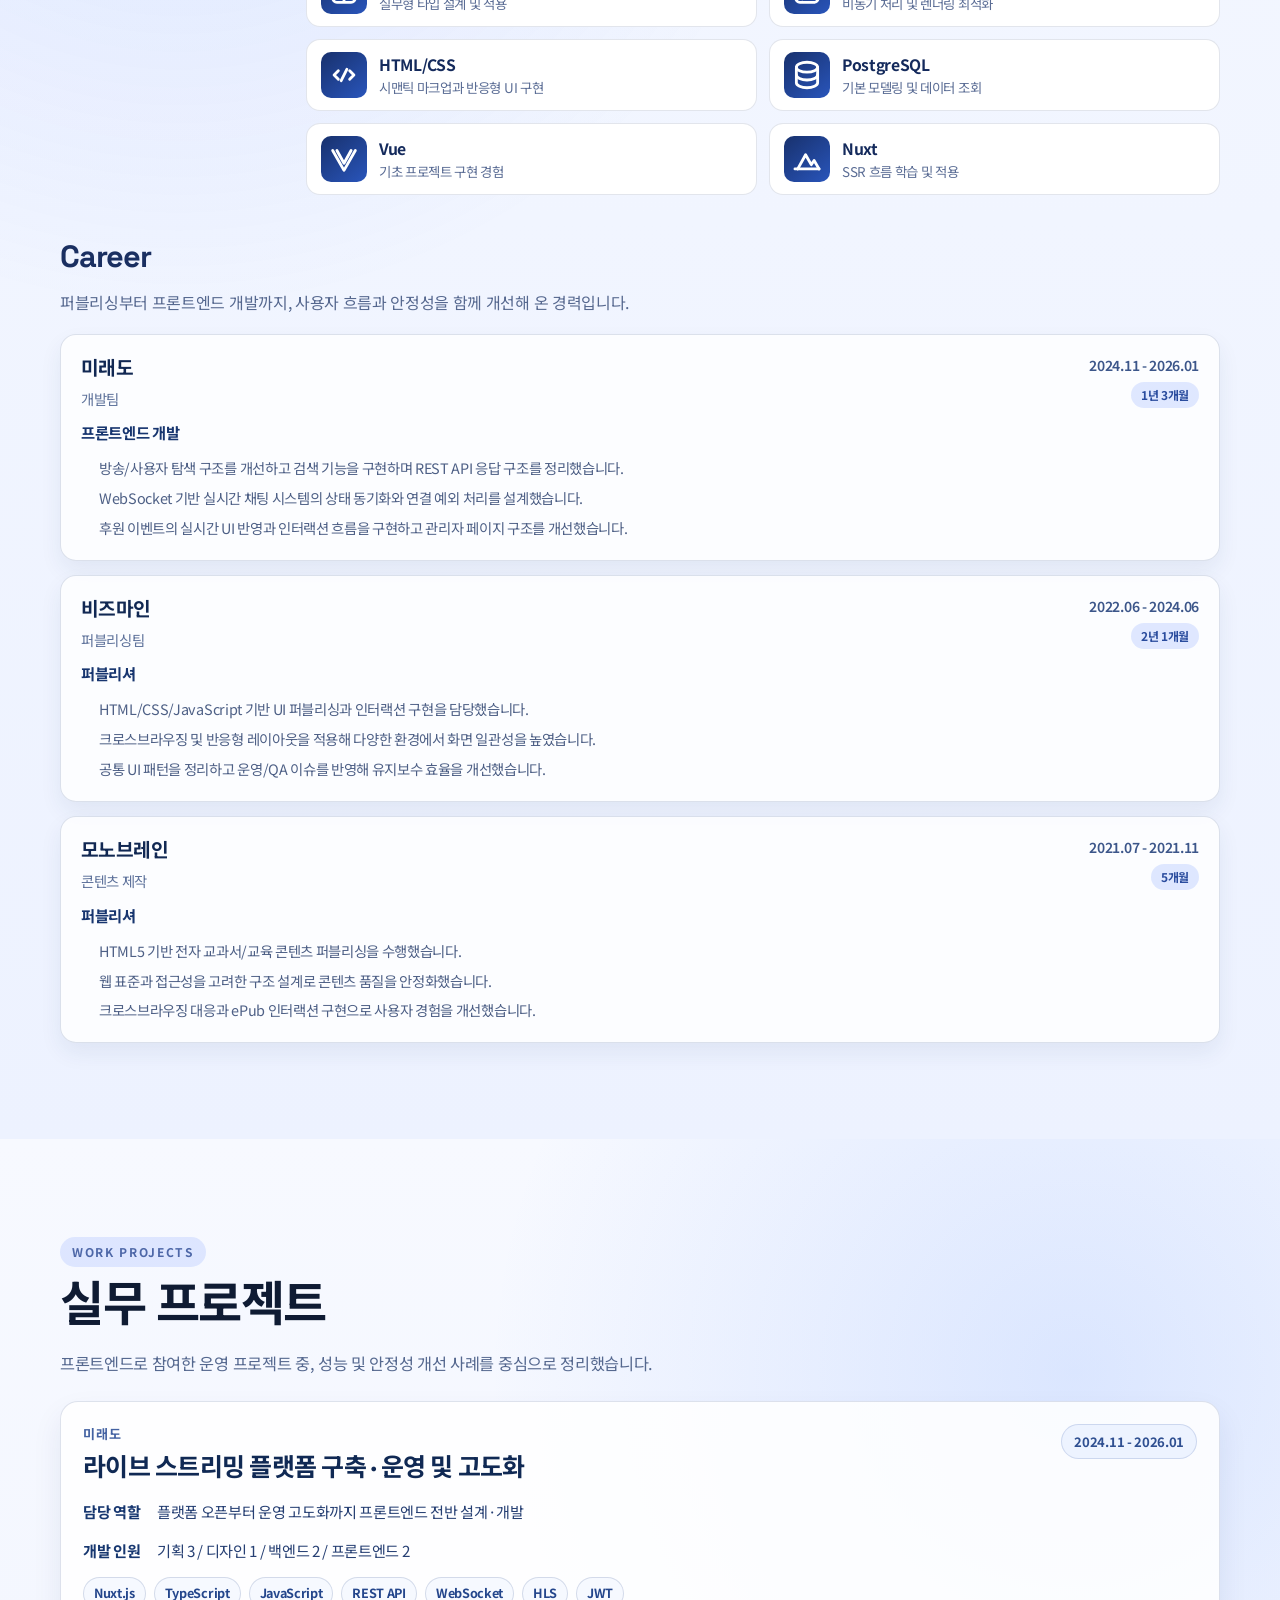
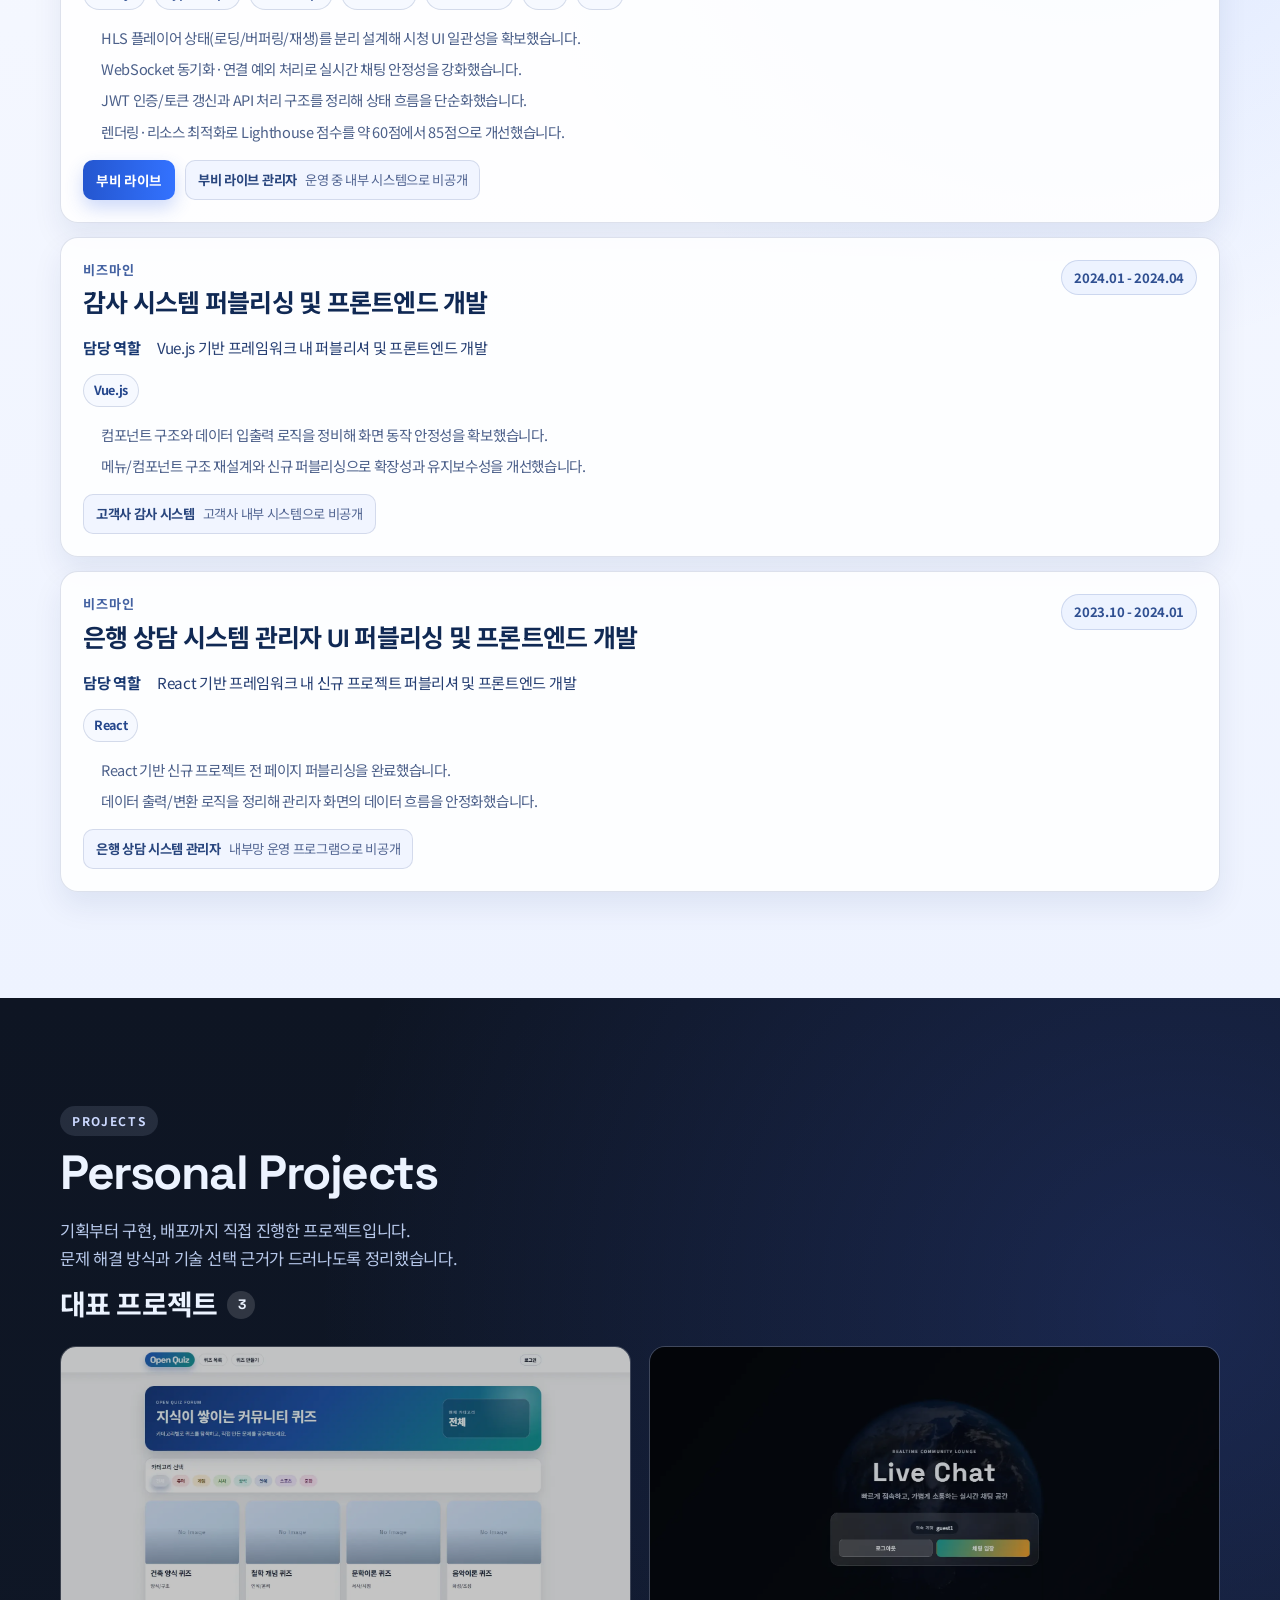
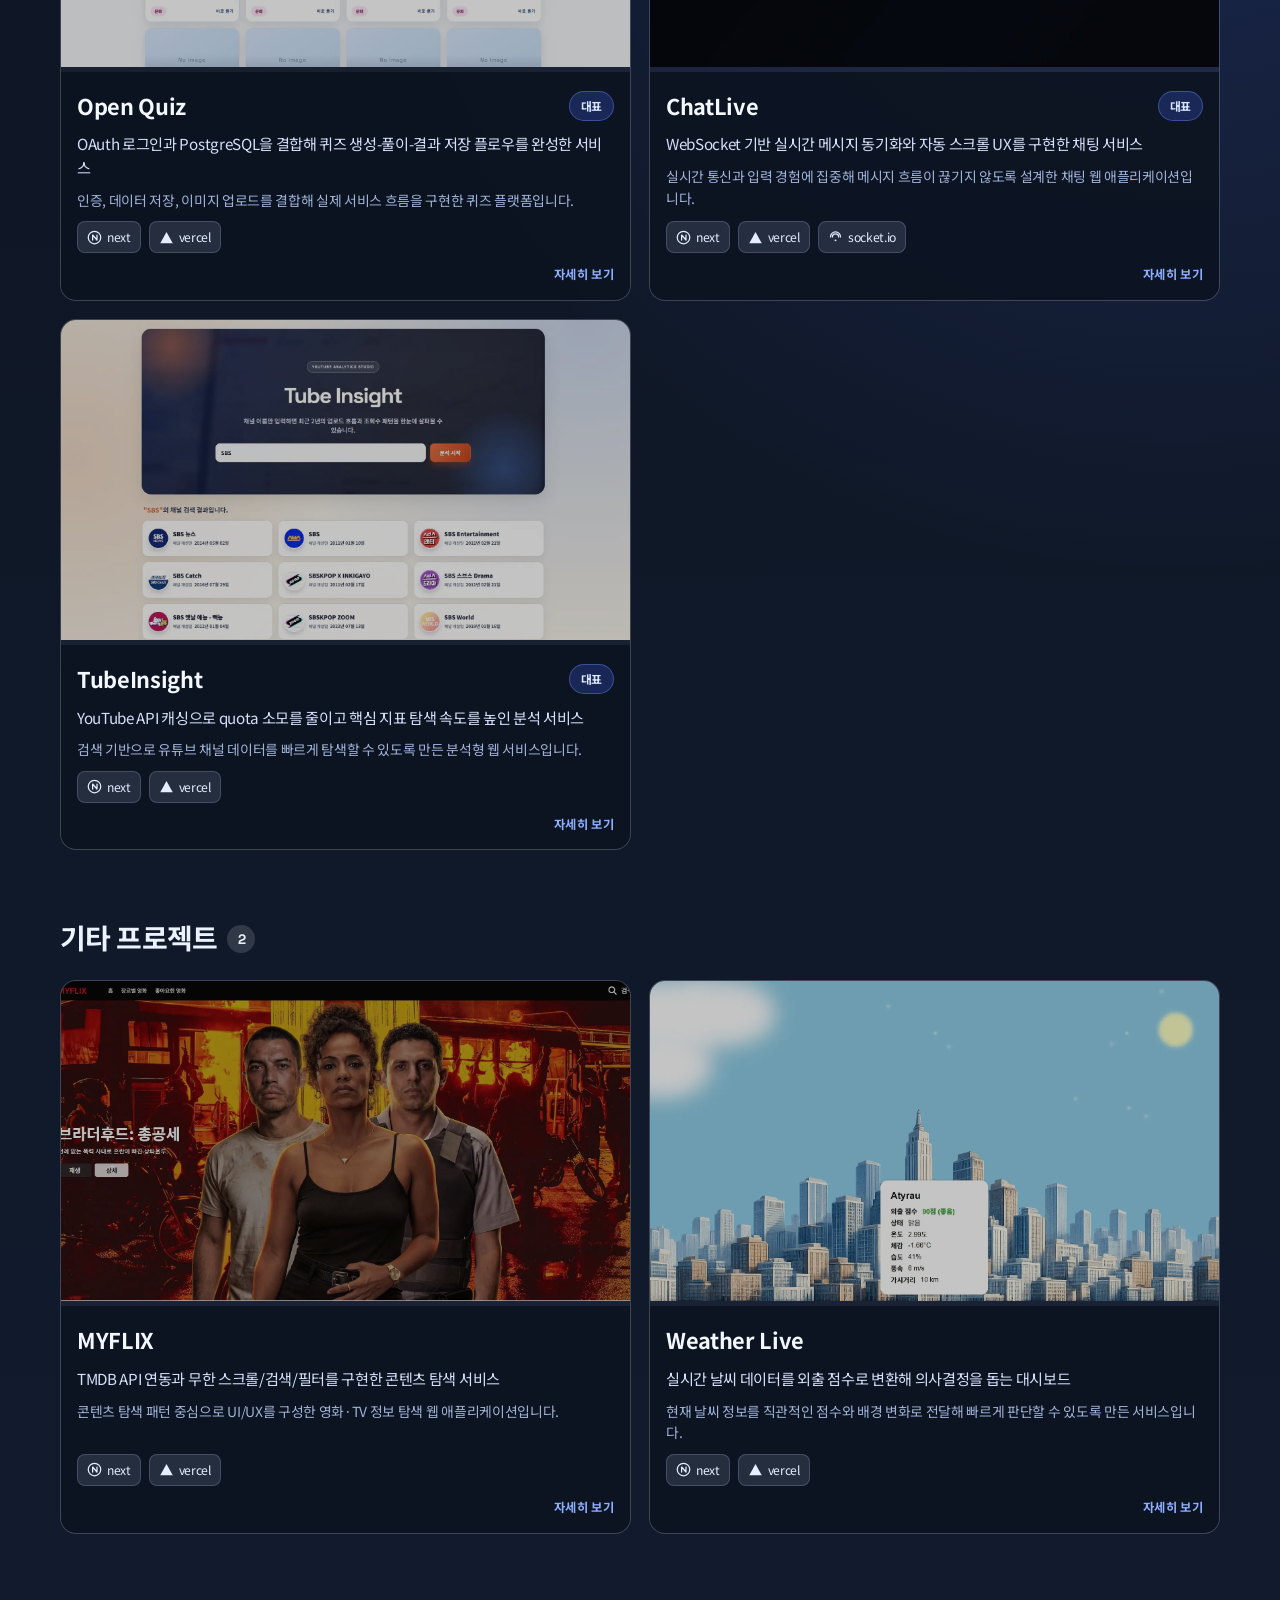
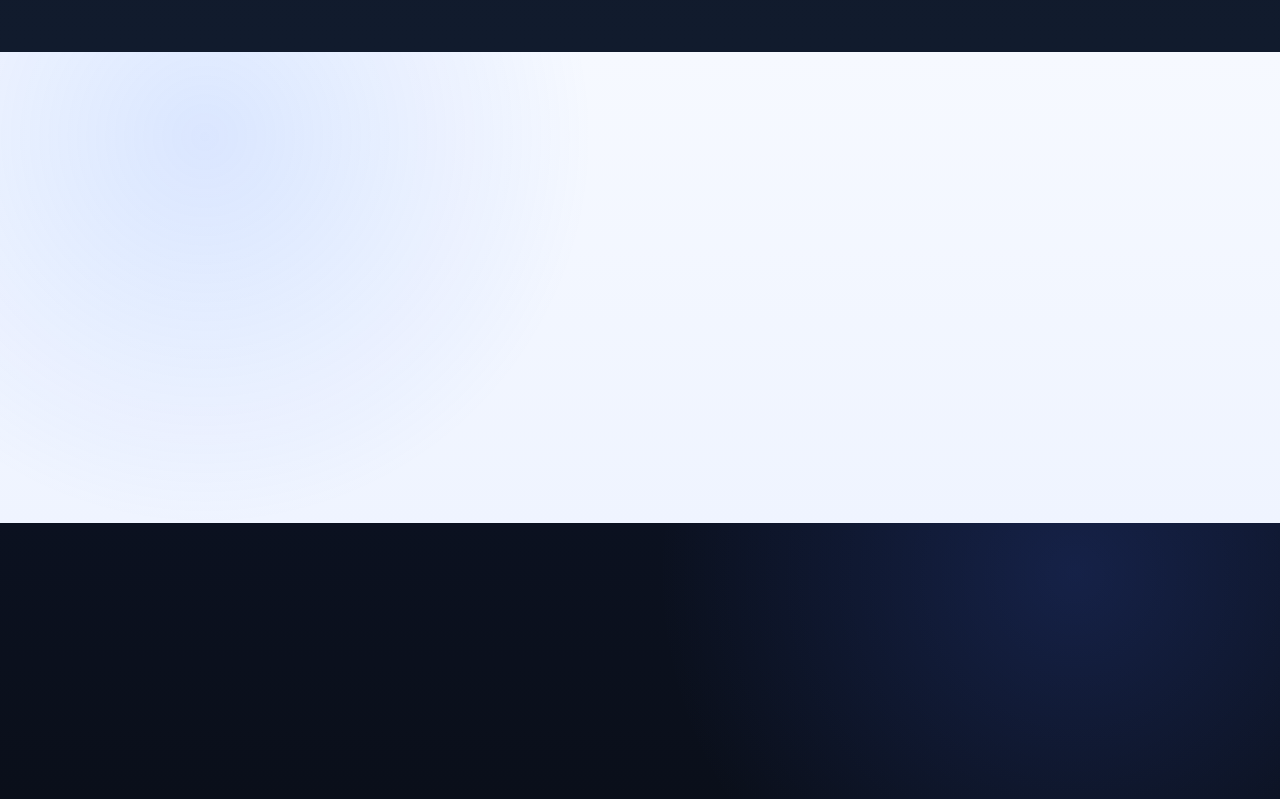
==== commit d4db3c4e: "Add files via upload" ====
--- a/index.html
+++ b/index.html
@@ -1 +1 @@
-<!doctype html><html lang="en"><head><meta charset="utf-8"/><link rel="icon" href="./portfolio_favicon_512.png"><meta name="viewport" content="width=device-width,initial-scale=1"/><meta name="theme-color" content="#000000"/><title>김정민 포트폴리오</title><script defer="defer" src="/static/js/main.c7d88cdb.js"></script><link href="/static/css/main.d4fe0918.css" rel="stylesheet"></head><body><noscript>You need to enable JavaScript to run this app.</noscript><div id="root"></div></body></html>+<!doctype html><html lang="en"><head><meta charset="utf-8"/><link rel="icon" href="./portfolio_favicon_512.png"><meta name="viewport" content="width=device-width,initial-scale=1"/><meta name="theme-color" content="#000000"/><title>김정민 포트폴리오</title><script defer="defer" src="/static/js/main.29ce3ced.js"></script><link href="/static/css/main.79ac723f.css" rel="stylesheet"></head><body><noscript>You need to enable JavaScript to run this app.</noscript><div id="root"></div></body></html>
--- a/static/css/main.79ac723f.css
+++ b/static/css/main.79ac723f.css
@@ -0,0 +1,2 @@
+@charset "UTF-8";@import url(https://fonts.googleapis.com/css2?family=Noto+Sans+KR:wght@100..900&display=swap);@import url(https://fonts.googleapis.com/css2?family=Noto+Sans+KR:wght@300;400;500;600;700;800&family=Space+Grotesk:wght@500;600;700&display=swap);a,abbr,acronym,address,applet,article,aside,audio,b,big,blockquote,body,canvas,caption,center,cite,code,dd,del,details,dfn,div,dl,dt,em,embed,fieldset,figcaption,figure,footer,form,h1,h2,h3,h4,h5,h6,header,hgroup,html,i,iframe,img,ins,kbd,label,legend,li,main,mark,menu,nav,object,ol,output,p,pre,q,ruby,s,samp,section,small,span,strike,strong,sub,summary,sup,table,tbody,td,tfoot,th,thead,time,tr,tt,u,ul,var,video{border:0;box-sizing:border-box;margin:0;padding:0;vertical-align:initial}article,aside,details,figcaption,figure,footer,header,hgroup,main,menu,nav,section{display:block}[hidden]{display:none}body{line-height:1}ol,ul{list-style:none}blockquote,q{quotes:none}blockquote:after,blockquote:before,q:after,q:before{content:"";content:none}table{border-collapse:collapse;border-spacing:0}html{font-family:Noto Sans KR,sans-serif}.slick-slider{-webkit-touch-callout:none;-webkit-tap-highlight-color:transparent;box-sizing:border-box;touch-action:pan-y;-webkit-user-select:none;user-select:none;-khtml-user-select:none}.slick-list,.slick-slider{display:block;position:relative}.slick-list{margin:0;overflow:hidden;padding:0}.slick-list:focus{outline:none}.slick-list.dragging{cursor:pointer;cursor:hand}.slick-slider .slick-list,.slick-slider .slick-track{transform:translateZ(0)}.slick-track{display:block;left:0;margin-left:auto;margin-right:auto;position:relative;top:0}.slick-track:after,.slick-track:before{content:"";display:table}.slick-track:after{clear:both}.slick-loading .slick-track{visibility:hidden}.slick-slide{display:none;float:left;height:100%;min-height:1px}[dir=rtl] .slick-slide{float:right}.slick-slide img{display:block}.slick-slide.slick-loading img{display:none}.slick-slide.dragging img{pointer-events:none}.slick-initialized .slick-slide{display:block}.slick-loading .slick-slide{visibility:hidden}.slick-vertical .slick-slide{border:1px solid #0000;display:block;height:auto}.slick-arrow.slick-hidden{display:none}.slick-loading .slick-list{background:#fff url([data-uri]) 50% no-repeat}@font-face{font-family:slick;font-style:normal;font-weight:400;src:url(/static/media/slick.a4e97f5a2a64f0ab1323.eot);src:url(/static/media/slick.a4e97f5a2a64f0ab1323.eot?#iefix) format("embedded-opentype"),url(/static/media/slick.295183786cd8a1389865.woff) format("woff"),url(/static/media/slick.c94f7671dcc99dce43e2.ttf) format("truetype"),url(/static/media/slick.2630a3e3eab21c607e21.svg#slick) format("svg")}.slick-next,.slick-prev{border:none;cursor:pointer;display:block;font-size:0;height:20px;line-height:0;padding:0;position:absolute;top:50%;transform:translateY(-50%);width:20px}.slick-next,.slick-next:focus,.slick-next:hover,.slick-prev,.slick-prev:focus,.slick-prev:hover{background:#0000;color:#0000;outline:none}.slick-next:focus:before,.slick-next:hover:before,.slick-prev:focus:before,.slick-prev:hover:before{opacity:1}.slick-next.slick-disabled:before,.slick-prev.slick-disabled:before{opacity:.25}.slick-next:before,.slick-prev:before{-webkit-font-smoothing:antialiased;-moz-osx-font-smoothing:grayscale;color:#fff;font-family:slick;font-size:20px;line-height:1;opacity:.75}.slick-prev{left:-25px}[dir=rtl] .slick-prev{left:auto;right:-25px}.slick-prev:before{content:"←"}[dir=rtl] .slick-prev:before{content:"→"}.slick-next{right:-25px}[dir=rtl] .slick-next{left:-25px;right:auto}.slick-next:before{content:"→"}[dir=rtl] .slick-next:before{content:"←"}.slick-dotted.slick-slider{margin-bottom:30px}.slick-dots{bottom:-25px;display:block;list-style:none;margin:0;padding:0;position:absolute;text-align:center;width:100%}.slick-dots li{display:inline-block;margin:0 5px;padding:0;position:relative}.slick-dots li,.slick-dots li button{cursor:pointer;height:20px;width:20px}.slick-dots li button{background:#0000;border:0;color:#0000;display:block;font-size:0;line-height:0;outline:none;padding:5px}.slick-dots li button:focus,.slick-dots li button:hover{outline:none}.slick-dots li button:focus:before,.slick-dots li button:hover:before{opacity:1}.slick-dots li button:before{-webkit-font-smoothing:antialiased;-moz-osx-font-smoothing:grayscale;color:#000;content:"•";font-family:slick;font-size:6px;height:20px;left:0;line-height:20px;opacity:.25;position:absolute;text-align:center;top:0;width:20px}.slick-dots li.slick-active button:before{color:#000;opacity:.75}:root{--bg-dark:#0c111c;--bg-dark-2:#141f33;--bg-soft:#f4f7fc;--surface:#fff;--surface-weak:#eef2fa;--line-soft:#0a152d24;--line-dark:#ffffff29;--text-primary:#0f1b33;--text-muted:#4b5770;--text-light:#eaf0ff;--accent:#2c63ff;--accent-soft:#2c63ff24;--success:#2ea86a}.three-cursor-layer{inset:0;opacity:.35;pointer-events:none;position:fixed;z-index:1}.no-scroll{overflow:hidden}#root,.App,body,html{min-height:100%;width:100%}body{background:#f4f7fc;background:var(--bg-soft);color:#0f1b33;color:var(--text-primary);font-family:Noto Sans KR,sans-serif;letter-spacing:-.02em;line-height:1.5}.App{overflow:hidden}.App h1,.App h2,.App h3,.App h4{font-family:Space Grotesk,Noto Sans KR,sans-serif;letter-spacing:-.03em;margin:0}section{position:relative}.container{margin:0 auto;width:min(1160px,calc(100% - 48px))}.h100{height:100%}.bold{font-weight:700}.center_box{display:flex;flex-direction:column;justify-content:center;min-height:100vh;padding:88px 0 120px;position:relative;z-index:2}.hero_blur{border-radius:999px;filter:blur(16px);pointer-events:none;position:absolute}.hero_blur.hero_blur_one{background:radial-gradient(circle at 35% 35%,#396dff9e,#396dff00);height:420px;left:-160px;top:-90px;width:420px}.hero_blur.hero_blur_two{background:radial-gradient(circle at 60% 40%,#21d9c366,#21d9c300);bottom:-180px;height:520px;right:-180px;width:520px}section.sec_01{background:radial-gradient(circle at 82% 16%,#3d77ff2e,#0000 40%),linear-gradient(140deg,#090e19,#111a2b 56%,#0a1220);color:#eaf0ff;color:var(--text-light)}.hero_label{-webkit-backdrop-filter:blur(8px);backdrop-filter:blur(8px);border:1px solid #ffffff29;border:1px solid var(--line-dark);border-radius:999px;color:#dbe6ff;font-size:.8rem;font-weight:700;letter-spacing:.12em;padding:7px 14px;text-transform:uppercase;width:-webkit-fit-content;width:-moz-fit-content;width:fit-content}.graphic_wrap{grid-gap:40px;align-items:end;display:grid;gap:40px;grid-template-columns:minmax(0,1.4fr) minmax(0,.9fr);margin-top:22px}.hero_title{font-size:clamp(2.4rem,6vw,3.5rem);font-weight:700;line-height:1.06}.hero_tagline{color:#d4e1ff;display:block;font-size:clamp(1.25rem,2.4vw,1.9rem);font-weight:500;line-height:1.28;margin-top:16px}.sub_text{text-wrap:balance;border-left:1px solid #ffffff47;color:#c2d2f4;font-size:clamp(1rem,1.8vw,1.24rem);line-height:1.75;padding-left:22px}.upAnimate.an1{animation:upAnimate 2s linear 0s infinite;color:#9ed4ff}.upAnimate.an1,.upAnimate.an2{display:inline-block;position:relative}.upAnimate.an2{animation:upAnimate 2s linear 1s infinite;color:#97f0df}.hero_focus{display:flex;flex-wrap:wrap;gap:10px;margin-top:30px}.hero_focus li{background:#ffffff0d;border:1px solid #fff3;border-radius:999px;color:#dce6ff;font-size:.92rem;font-weight:600;padding:8px 14px}.hero_stats{grid-gap:14px;display:grid;gap:14px;grid-template-columns:repeat(3,minmax(0,1fr));margin-top:26px;max-width:780px}.hero_stats .stat_item{-webkit-backdrop-filter:blur(8px);backdrop-filter:blur(8px);background:#ffffff0a;border:1px solid #ffffff24;border-radius:16px;padding:16px}.hero_stats .stat_item strong{color:#fff;display:block;font-family:Space Grotesk,Noto Sans KR,sans-serif;font-size:1.66rem}.hero_stats .stat_item span{color:#c6d5f4;display:block;font-size:.9rem;margin-top:2px}.hero_actions{display:flex;gap:12px;margin-top:28px}.hero_btn{border:none;border-radius:12px;cursor:pointer;font-size:.97rem;font-weight:700;padding:12px 20px;transition:transform .24s ease,box-shadow .24s ease,background-color .24s ease}.hero_btn.primary{background:linear-gradient(90deg,#2f67ff,#4f84ff);box-shadow:0 10px 24px #356dff54;color:#fff}.hero_btn.secondary{background:#0000;border:1px solid #ffffff42;color:#deebff}.hero_btn:hover{transform:translateY(-2px)}.hero_btn.primary:hover{box-shadow:0 14px 28px #356dff63}.hero_btn.secondary:hover{background:#ffffff14}.about_arrow{background:#0000;border:none;bottom:44px;color:#dbe8ff;cursor:pointer;font-size:.95rem;font-weight:600;left:50%;letter-spacing:.02em;position:absolute;transform:translateX(-50%)}.about_arrow:after,.about_arrow:before{background:#dbe8ff;bottom:-26px;content:"";height:2px;position:absolute;width:12px}.about_arrow:before{animation:arrowA 1s 0s infinite;left:calc(50% - 10px);transform:rotate(55deg);transform-origin:center}.about_arrow:after{animation:arrowA 1s 0s infinite;left:calc(50% - 2px);transform:rotate(-55deg);transform-origin:center}.section_label{background:#2c63ff1f;border-radius:999px;color:#4e67a8;font-size:.75rem;font-weight:700;letter-spacing:.14em;margin-bottom:10px;padding:6px 12px;text-transform:uppercase;width:-webkit-fit-content;width:-moz-fit-content;width:fit-content}.section_label.light{background:#ccdbff1f;color:#ccd9ff}section.sec_02{background:radial-gradient(circle at 14% 20%,#396fff24,#0000 35%),linear-gradient(180deg,#f5f8ff,#edf2ff);color:#0f1b33;color:var(--text-primary)}section.sec_02 .container{position:relative;z-index:2}.introduce_wrap{padding:108px 0 40px}.introduce_wrap h2{font-size:clamp(2rem,4vw,3rem);font-weight:700;line-height:1.17;max-width:900px}.intro_copy{color:#4b5770;color:var(--text-muted);font-size:1.1rem;line-height:1.8;margin-top:18px;max-width:920px}.strength_list{grid-gap:14px;display:grid;gap:14px;grid-template-columns:repeat(3,minmax(0,1fr));margin-top:32px}.strength_list li{background:#ffffffb3;border:1px solid #193a7a1f;border-radius:16px;box-shadow:0 10px 28px #16326a14;padding:20px}.strength_list li h3{color:#172a56;font-size:1.05rem;font-weight:700}.strength_list li p{color:#536488;font-size:.96rem;line-height:1.7;margin-top:10px}.skills_wrap{grid-gap:26px;align-items:start;display:grid;gap:26px;grid-template-columns:220px 1fr;margin-top:28px;padding-bottom:0}.skills_title{color:#1a2f61;font-size:clamp(1.7rem,2.4vw,2.1rem);font-weight:700;line-height:1.2}.skill_list{grid-gap:12px;display:grid;gap:12px;grid-template-columns:repeat(2,minmax(0,1fr))}.skill_list li{align-items:center;background:#fff;border:1px solid #102c621f;border-radius:14px;display:flex;gap:12px;padding:12px 14px;transition:transform .2s ease,box-shadow .2s ease}.skill_list li svg{background:linear-gradient(140deg,#18316d,#2955bb);border-radius:10px;color:#fff;min-height:34px;min-width:34px;padding:6px}.skill_list li:hover{box-shadow:0 8px 18px #102c621f;transform:translateY(-2px)}.skill_list li .skill_name{color:#142a5c;font-size:.98rem;font-weight:700}.skill_list li .skill_context{color:#5b6d95;font-size:.84rem;line-height:1.45;margin-top:2px}.career_wrap{margin-top:44px;padding-bottom:96px}.career_title{color:#1a2f61;font-size:clamp(1.7rem,2.4vw,2.1rem);font-weight:700;line-height:1.2}.career_intro{color:#56688f;font-size:1rem;line-height:1.75;margin-top:12px;max-width:920px}.career_list{grid-gap:14px;display:grid;gap:14px;margin-top:18px}.career_list>li{background:#fffc;border:1px solid #14327024;border-radius:16px;box-shadow:0 10px 22px #16326a12;padding:20px}.career_top{align-items:flex-start;display:flex;gap:14px;justify-content:space-between}.career_top h4{color:#112853;font-size:1.2rem;font-weight:700}.career_team{color:#5e729b;font-size:.9rem;margin-top:4px}.career_meta{color:#3c568a;text-align:right}.career_meta p{font-size:.88rem;font-weight:600;margin:0}.career_meta span{background:#2c63ff24;border-radius:999px;color:#2a4c9e;display:inline-block;font-size:.75rem;font-weight:700;margin-top:6px;padding:4px 10px}.career_role{color:#17356f;font-size:.96rem;font-weight:700;margin-top:12px}.career_points{color:#4e6086;font-size:.9rem;line-height:1.66;margin:12px 0 0;padding-left:18px}.career_points li+li{margin-top:6px}section.sec_work{background:radial-gradient(circle at 84% 16%,#4f88ff29,#0000 36%),linear-gradient(180deg,#f7f9ff,#eef3ff);color:#0f1b33;color:var(--text-primary);padding:98px 0 106px}.work_title{font-size:clamp(2rem,4vw,3rem);font-weight:700;line-height:1.15}.work_intro{color:#55688f;font-size:1.02rem;line-height:1.72;margin-top:16px;max-width:920px}.work_list{grid-gap:14px;display:grid;gap:14px;margin-top:24px}.work_list>li{background:#ffffffdb;border:1px solid #18377824;border-radius:18px;box-shadow:0 14px 30px #112b6014;padding:22px}.work_head{align-items:flex-start;display:flex;gap:12px;justify-content:space-between}.work_company{color:#4462a2;font-size:.82rem;font-weight:700;letter-spacing:.08em;margin:0;text-transform:uppercase}.work_head h3{color:#102954;font-size:clamp(1.2rem,2.3vw,1.56rem);font-weight:700;line-height:1.35;margin-top:8px}.work_period{background:#edf3ff;border:1px solid #385aa52e;border-radius:999px;color:#2f4f91;font-size:.82rem;font-weight:700;margin:0;padding:7px 12px;white-space:nowrap}.work_role,.work_team{color:#263f73;font-size:.95rem;line-height:1.65;margin-top:14px}.work_role span,.work_team span{color:#173770;display:inline-block;font-weight:700;min-width:74px}.work_stack{display:flex;flex-wrap:wrap;gap:8px;margin-top:14px}.work_stack span{background:#f6f9ff;border:1px solid #1e3c7e29;border-radius:999px;color:#24468c;font-size:.79rem;font-weight:700;padding:6px 10px}.work_points{color:#4c608a;font-size:.91rem;line-height:1.66;margin:16px 0 0;padding-left:18px}.work_points li+li{margin-top:7px}.work_services{display:flex;flex-wrap:wrap;gap:10px;margin-top:16px}.work_services a{align-items:center;background:linear-gradient(90deg,#2456cf,#3372ff);border-radius:10px;box-shadow:0 8px 18px #3163e63d;color:#fff;display:inline-flex;font-size:.85rem;font-weight:700;padding:9px 13px;text-decoration:none}.work_services a:hover{filter:brightness(.97)}.work_services .private{align-items:center;background:#eef3ffd1;border:1px solid #29458226;border-radius:10px;color:#29467e;display:inline-flex;font-size:.83rem;gap:8px;margin:0;padding:9px 12px}.work_services .private strong{font-weight:700}.work_services .private span{color:#556894}section.sec_03{background:radial-gradient(circle at 92% 14%,#4b71ff33,#0000 38%),linear-gradient(180deg,#0e1523,#111b2d);color:#ecf3ff}.project_wrap{padding:108px 0 118px}section.sec_03 h2{font-size:clamp(2rem,4vw,3rem);font-weight:700;line-height:1.12}.project_intro{color:#b7c8ea;font-size:1.03rem;line-height:1.7;margin-top:16px}.project_group_title{align-items:center;display:flex;font-size:clamp(1.35rem,2.3vw,1.75rem);font-weight:700;gap:10px;margin-top:24px}.project_group_title span{align-items:center;background:#ffffff24;border-radius:999px;display:inline-flex;font-size:.86rem;height:28px;justify-content:center;min-width:28px}.project_group_title.other{margin-top:68px}.project-inner{margin-top:12px}.prject_list{display:flex;flex-wrap:wrap;gap:18px;padding-top:20px}.prject_list li{background:#ffffff0a;border:1px solid #ffffff29;border-radius:16px;cursor:pointer;display:flex;flex-direction:column;overflow:hidden;transition:transform .25s ease,box-shadow .25s ease,border-color .25s ease;width:calc(50% - 9px)}.prject_list li .thumb{flex-shrink:0;overflow:hidden;position:relative}.prject_list li .thumb img{aspect-ratio:16/9;filter:saturate(.88) brightness(.77);object-fit:cover;transition:transform .35s ease,filter .35s ease;width:100%}.prject_list li .thumbOverlay{align-items:center;background:linear-gradient(180deg,#0c142438,#0c1424c7);display:flex;inset:0;justify-content:center;opacity:0;position:absolute;transition:opacity .25s ease}.prject_list li .thumbOverlay .detailCta{border:1px solid #ffffffe6;border-radius:999px;color:#fff;font-size:.82rem;font-weight:700;letter-spacing:.06em;padding:9px 16px}.prject_list li .exp{background:#0c1220e6;display:flex;flex-direction:column;gap:10px;height:100%;padding:18px 16px 16px}.prject_list li .exp .titleRow{align-items:center;display:flex;gap:10px;justify-content:space-between}.prject_list li .exp .title{color:#f4f8ff;font-size:1.36rem;font-weight:700}.prject_list li .exp .badge{background:#446fff3d;border:1px solid #6d8fff66;border-radius:999px;color:#dce7ff;font-size:.74rem;font-weight:700;padding:5px 11px}.prject_list li .exp .impact{color:#d4e0fa;font-size:.95rem;line-height:1.55}.prject_list li .exp .summary{-webkit-line-clamp:2;-webkit-box-orient:vertical;color:#9fb3d8;display:-webkit-box;font-size:.87rem;line-height:1.55;overflow:hidden}.card_footer{display:flex;flex-direction:column;gap:12px;margin-top:auto}.prject_list li .exp .tags{display:flex;flex-wrap:wrap;gap:8px}.prject_list li .exp .tags .tag{align-items:center;background:#bed1ff24;border:1px solid #bed1ff33;border-radius:8px;color:#e3eeff;display:inline-flex;font-size:.76rem;gap:5px;padding:6px 9px}.prject_list li .exp .tags .tag svg{height:15px;width:15px}.open_hint{color:#8daeff;font-size:.77rem;font-weight:700;letter-spacing:.03em;margin-left:auto;width:-webkit-fit-content;width:-moz-fit-content;width:fit-content}.prject_list li:hover{border-color:#96b1ff99;box-shadow:0 24px 36px #070e1b6b;transform:translateY(-6px)}.prject_list li:hover .thumbOverlay{opacity:1}.prject_list li:hover .thumb img{filter:saturate(1) brightness(.6);transform:scale(1.06)}.prject_list.secondary li .exp .badge{display:none}.popup{inset:0;position:fixed;z-index:40}.popup .dim{-webkit-backdrop-filter:blur(4px);backdrop-filter:blur(4px);background:#050a12a8;inset:0;position:absolute}.popup .inner{background:#f8fbff;border-radius:20px;box-shadow:0 18px 42px #050d1a73;left:50%;max-height:min(90dvh,900px);overflow:hidden;position:absolute;top:50%;transform:translate(-50%,-50%);width:min(1120px,calc(100% - 28px))}.popup .inner .scroll{max-height:min(90dvh,900px);overflow:auto;padding:28px 24px 28px 28px;width:100%}.popup .inner .title{align-items:center;color:#0f1f46;display:flex;font-size:clamp(1.85rem,4vw,2.45rem);font-weight:700;gap:10px;justify-content:space-between}.popup .inner .popupClose{align-items:center;background:#fff;border:1px solid #112e6829;border-radius:50%;color:#1a3271;cursor:pointer;display:inline-flex;font-size:1.2rem;height:42px;justify-content:center;transition:background-color .2s ease;width:42px}.popup .inner .popupClose:hover{background:#eef4ff}.popup .inner .subTitle{color:#1d356d;font-size:clamp(1.2rem,2.4vw,1.7rem);font-weight:600;line-height:1.38;margin-top:16px}.popup .inner .impactTag{background:#edf3ff;border:1px solid #2149992e;border-radius:10px;color:#1f3f85;font-size:.9rem;font-weight:600;line-height:1.5;margin-top:14px;padding:10px 12px;width:-webkit-fit-content;width:-moz-fit-content;width:fit-content}.popup .inner .summary{color:#46567d;font-size:1rem;line-height:1.72;margin-top:14px}.popup .inner .popup_sections{grid-gap:12px;display:grid;gap:12px;grid-template-columns:repeat(3,minmax(0,1fr));margin-top:20px}.popup .inner .popup_sections .popup_section{background:#fff;border:1px solid #14327024;border-radius:12px;padding:14px}.popup .inner .popup_sections .popup_section h4{color:#1f3871;font-size:.95rem;margin-bottom:8px}.popup .inner .popup_sections .popup_section ul{margin:0;padding-left:16px}.popup .inner .popup_sections .popup_section li{color:#4a5b83;font-size:.89rem;line-height:1.6}.popup .inner .img{border-radius:14px;margin-top:28px;overflow:hidden}.popup .inner .img img{aspect-ratio:16/9;object-fit:cover;width:100%}.popup .inner .slick-dots{bottom:10px}.popup .inner .slick-next,.popup .inner .slick-prev{z-index:4}.popup .inner .slick-prev{left:16px}.popup .inner .slick-next{right:16px}.popup .inner .button.Link{background:linear-gradient(90deg,#1e4ec5,#2f66f9);border:none;border-radius:12px;box-shadow:0 10px 20px #245de74d;color:#fff;cursor:pointer;font-size:.95rem;font-weight:700;line-height:1;margin:22px auto 4px;padding:13px 22px}.popup .inner .button.Link:hover{filter:brightness(.97)}section.sec_04{background:radial-gradient(circle at 16% 18%,#4f88ff29,#0000 34%),linear-gradient(180deg,#f6f9ff,#eff4ff);color:#0f1b33;color:var(--text-primary);padding-top:65px}.contact_title{font-size:clamp(1.9rem,4vw,2.7rem);font-weight:700;line-height:1.25;max-width:880px;padding:0 0 28px}.contact-wrap{grid-gap:12px;display:grid;gap:12px;grid-template-columns:repeat(2,minmax(0,1fr));padding-bottom:96px}.contact-item{align-items:center;background:#fff;border:1px solid #112f6f1f;border-radius:12px;color:#173062;display:flex;font-size:clamp(1.04rem,2vw,1.22rem);gap:12px;padding:15px 16px}.contact-item svg{color:#2a61f4;height:19px;width:19px}.contact-item a{color:inherit;text-decoration:none}.contact-item a:hover{text-decoration:underline}section.sec_05{background:radial-gradient(circle at 84% 18%,#456eff2e,#0000 38%),linear-gradient(180deg,#0b1120,#0a0f1a);color:#e8efff;padding:88px 0}.end_text{font-size:clamp(2rem,6vw,3.2rem);font-weight:700;line-height:1.13}.end_sub{color:#b2c3e7;font-size:1.02rem;line-height:1.72;margin-top:14px;max-width:760px}@keyframes upAnimate{0%{transform:translateY(0)}50%{transform:translateY(-5px)}to{transform:translateY(0)}}@keyframes arrowA{0%,to{transform:translateY(0)}50%{transform:translateY(4px)}}@media screen and (max-width:1240px){.graphic_wrap{gap:22px;grid-template-columns:1fr}.sub_text{border-left:none;border-top:1px solid #ffffff42;max-width:740px;padding-left:0;padding-top:18px}.strength_list{grid-template-columns:repeat(2,minmax(0,1fr))}.skills_wrap{gap:16px;grid-template-columns:1fr}.career_top{flex-direction:column}.career_meta{text-align:left}.work_head{flex-direction:column}.work_period{white-space:normal}}@media screen and (max-width:1024px){.container{width:min(960px,calc(100% - 34px))}.center_box{min-height:auto;padding:96px 0 126px}.hero_stats{max-width:none}.prject_list li{width:100%}.project_group_title.other{margin-top:52px}.popup .inner .popup_sections{grid-template-columns:repeat(2,minmax(0,1fr))}.contact-wrap{grid-template-columns:1fr}}@media screen and (max-width:760px){.container{width:calc(100% - 24px)}.center_box{padding:86px 0 96px}.hero_label{font-size:.7rem;letter-spacing:.1em}.hero_title{font-size:clamp(1.6rem,10vw,1.8rem);line-height:1.13}.hero_tagline{font-size:1.13rem;line-height:1.4}.sub_text{font-size:.95rem;line-height:1.65}.hero_focus{margin-top:20px}.hero_focus li{font-size:.8rem;padding:6px 11px}.hero_stats{gap:10px;grid-template-columns:1fr;margin-top:18px}.hero_stats .stat_item{padding:13px}.hero_stats .stat_item strong{font-size:1.4rem}.hero_actions{flex-direction:column;margin-top:20px;width:100%}.hero_btn{width:100%}.about_arrow{bottom:26px;font-size:.86rem}.introduce_wrap{padding:76px 0 34px}.intro_copy{font-size:.97rem;line-height:1.7}.strength_list{grid-template-columns:1fr;margin-top:20px}.skills_wrap{margin-top:16px;padding-bottom:0}.skill_list{grid-template-columns:1fr}.career_wrap{margin-top:26px;padding-bottom:68px}.career_list>li{padding:16px 14px}.career_title{font-size:1.45rem}.career_intro{font-size:.93rem;line-height:1.65}.career_top h4{font-size:1.05rem}.career_role{font-size:.9rem;margin-top:9px}.career_points{font-size:.84rem;line-height:1.58;margin-top:10px}section.sec_work{padding:78px 0 84px}.work_intro{font-size:.93rem;line-height:1.65}.work_list{gap:12px;margin-top:18px}.work_list>li{border-radius:14px;padding:16px 14px}.work_head h3{font-size:1.03rem;line-height:1.45;margin-top:7px}.work_period{font-size:.74rem;padding:6px 9px}.work_role,.work_team{font-size:.85rem;line-height:1.55;margin-top:10px}.work_role span,.work_team span{min-width:62px}.work_stack{margin-top:10px}.work_stack span{font-size:.72rem;padding:5px 8px}.work_points{font-size:.82rem;line-height:1.55}.work_points,.work_services{margin-top:12px}.work_services .private,.work_services a{font-size:.76rem}.project_wrap{padding:78px 0 88px}.project_intro{font-size:.93rem}.project_group_title{margin-top:18px}.project_group_title.other{margin-top:42px}.popup .inner{border-radius:14px;width:calc(100% - 16px)}.popup .inner .scroll{padding:20px 14px 18px}.popup .inner .subTitle{margin-top:10px}.popup .inner .impactTag{font-size:.84rem;margin-top:10px}.popup .inner .summary{font-size:.92rem;margin-top:10px}.popup .inner .popup_sections{grid-template-columns:1fr;margin-top:14px}.popup .inner .img{margin-top:18px}.contact_title{padding-bottom:18px}.contact-wrap{padding-bottom:72px}.contact-item{font-size:.95rem;word-break:break-all}section.sec_05{padding:72px 0}.end_sub{font-size:.93rem}}[data-aos][data-aos][data-aos-duration="50"],body[data-aos-duration="50"] [data-aos]{transition-duration:50ms}[data-aos][data-aos][data-aos-delay="50"],body[data-aos-delay="50"] [data-aos]{transition-delay:0}[data-aos][data-aos][data-aos-delay="50"].aos-animate,body[data-aos-delay="50"] [data-aos].aos-animate{transition-delay:50ms}[data-aos][data-aos][data-aos-duration="100"],body[data-aos-duration="100"] [data-aos]{transition-duration:.1s}[data-aos][data-aos][data-aos-delay="100"],body[data-aos-delay="100"] [data-aos]{transition-delay:0}[data-aos][data-aos][data-aos-delay="100"].aos-animate,body[data-aos-delay="100"] [data-aos].aos-animate{transition-delay:.1s}[data-aos][data-aos][data-aos-duration="150"],body[data-aos-duration="150"] [data-aos]{transition-duration:.15s}[data-aos][data-aos][data-aos-delay="150"],body[data-aos-delay="150"] [data-aos]{transition-delay:0}[data-aos][data-aos][data-aos-delay="150"].aos-animate,body[data-aos-delay="150"] [data-aos].aos-animate{transition-delay:.15s}[data-aos][data-aos][data-aos-duration="200"],body[data-aos-duration="200"] [data-aos]{transition-duration:.2s}[data-aos][data-aos][data-aos-delay="200"],body[data-aos-delay="200"] [data-aos]{transition-delay:0}[data-aos][data-aos][data-aos-delay="200"].aos-animate,body[data-aos-delay="200"] [data-aos].aos-animate{transition-delay:.2s}[data-aos][data-aos][data-aos-duration="250"],body[data-aos-duration="250"] [data-aos]{transition-duration:.25s}[data-aos][data-aos][data-aos-delay="250"],body[data-aos-delay="250"] [data-aos]{transition-delay:0}[data-aos][data-aos][data-aos-delay="250"].aos-animate,body[data-aos-delay="250"] [data-aos].aos-animate{transition-delay:.25s}[data-aos][data-aos][data-aos-duration="300"],body[data-aos-duration="300"] [data-aos]{transition-duration:.3s}[data-aos][data-aos][data-aos-delay="300"],body[data-aos-delay="300"] [data-aos]{transition-delay:0}[data-aos][data-aos][data-aos-delay="300"].aos-animate,body[data-aos-delay="300"] [data-aos].aos-animate{transition-delay:.3s}[data-aos][data-aos][data-aos-duration="350"],body[data-aos-duration="350"] [data-aos]{transition-duration:.35s}[data-aos][data-aos][data-aos-delay="350"],body[data-aos-delay="350"] [data-aos]{transition-delay:0}[data-aos][data-aos][data-aos-delay="350"].aos-animate,body[data-aos-delay="350"] [data-aos].aos-animate{transition-delay:.35s}[data-aos][data-aos][data-aos-duration="400"],body[data-aos-duration="400"] [data-aos]{transition-duration:.4s}[data-aos][data-aos][data-aos-delay="400"],body[data-aos-delay="400"] [data-aos]{transition-delay:0}[data-aos][data-aos][data-aos-delay="400"].aos-animate,body[data-aos-delay="400"] [data-aos].aos-animate{transition-delay:.4s}[data-aos][data-aos][data-aos-duration="450"],body[data-aos-duration="450"] [data-aos]{transition-duration:.45s}[data-aos][data-aos][data-aos-delay="450"],body[data-aos-delay="450"] [data-aos]{transition-delay:0}[data-aos][data-aos][data-aos-delay="450"].aos-animate,body[data-aos-delay="450"] [data-aos].aos-animate{transition-delay:.45s}[data-aos][data-aos][data-aos-duration="500"],body[data-aos-duration="500"] [data-aos]{transition-duration:.5s}[data-aos][data-aos][data-aos-delay="500"],body[data-aos-delay="500"] [data-aos]{transition-delay:0}[data-aos][data-aos][data-aos-delay="500"].aos-animate,body[data-aos-delay="500"] [data-aos].aos-animate{transition-delay:.5s}[data-aos][data-aos][data-aos-duration="550"],body[data-aos-duration="550"] [data-aos]{transition-duration:.55s}[data-aos][data-aos][data-aos-delay="550"],body[data-aos-delay="550"] [data-aos]{transition-delay:0}[data-aos][data-aos][data-aos-delay="550"].aos-animate,body[data-aos-delay="550"] [data-aos].aos-animate{transition-delay:.55s}[data-aos][data-aos][data-aos-duration="600"],body[data-aos-duration="600"] [data-aos]{transition-duration:.6s}[data-aos][data-aos][data-aos-delay="600"],body[data-aos-delay="600"] [data-aos]{transition-delay:0}[data-aos][data-aos][data-aos-delay="600"].aos-animate,body[data-aos-delay="600"] [data-aos].aos-animate{transition-delay:.6s}[data-aos][data-aos][data-aos-duration="650"],body[data-aos-duration="650"] [data-aos]{transition-duration:.65s}[data-aos][data-aos][data-aos-delay="650"],body[data-aos-delay="650"] [data-aos]{transition-delay:0}[data-aos][data-aos][data-aos-delay="650"].aos-animate,body[data-aos-delay="650"] [data-aos].aos-animate{transition-delay:.65s}[data-aos][data-aos][data-aos-duration="700"],body[data-aos-duration="700"] [data-aos]{transition-duration:.7s}[data-aos][data-aos][data-aos-delay="700"],body[data-aos-delay="700"] [data-aos]{transition-delay:0}[data-aos][data-aos][data-aos-delay="700"].aos-animate,body[data-aos-delay="700"] [data-aos].aos-animate{transition-delay:.7s}[data-aos][data-aos][data-aos-duration="750"],body[data-aos-duration="750"] [data-aos]{transition-duration:.75s}[data-aos][data-aos][data-aos-delay="750"],body[data-aos-delay="750"] [data-aos]{transition-delay:0}[data-aos][data-aos][data-aos-delay="750"].aos-animate,body[data-aos-delay="750"] [data-aos].aos-animate{transition-delay:.75s}[data-aos][data-aos][data-aos-duration="800"],body[data-aos-duration="800"] [data-aos]{transition-duration:.8s}[data-aos][data-aos][data-aos-delay="800"],body[data-aos-delay="800"] [data-aos]{transition-delay:0}[data-aos][data-aos][data-aos-delay="800"].aos-animate,body[data-aos-delay="800"] [data-aos].aos-animate{transition-delay:.8s}[data-aos][data-aos][data-aos-duration="850"],body[data-aos-duration="850"] [data-aos]{transition-duration:.85s}[data-aos][data-aos][data-aos-delay="850"],body[data-aos-delay="850"] [data-aos]{transition-delay:0}[data-aos][data-aos][data-aos-delay="850"].aos-animate,body[data-aos-delay="850"] [data-aos].aos-animate{transition-delay:.85s}[data-aos][data-aos][data-aos-duration="900"],body[data-aos-duration="900"] [data-aos]{transition-duration:.9s}[data-aos][data-aos][data-aos-delay="900"],body[data-aos-delay="900"] [data-aos]{transition-delay:0}[data-aos][data-aos][data-aos-delay="900"].aos-animate,body[data-aos-delay="900"] [data-aos].aos-animate{transition-delay:.9s}[data-aos][data-aos][data-aos-duration="950"],body[data-aos-duration="950"] [data-aos]{transition-duration:.95s}[data-aos][data-aos][data-aos-delay="950"],body[data-aos-delay="950"] [data-aos]{transition-delay:0}[data-aos][data-aos][data-aos-delay="950"].aos-animate,body[data-aos-delay="950"] [data-aos].aos-animate{transition-delay:.95s}[data-aos][data-aos][data-aos-duration="1000"],body[data-aos-duration="1000"] [data-aos]{transition-duration:1s}[data-aos][data-aos][data-aos-delay="1000"],body[data-aos-delay="1000"] [data-aos]{transition-delay:0}[data-aos][data-aos][data-aos-delay="1000"].aos-animate,body[data-aos-delay="1000"] [data-aos].aos-animate{transition-delay:1s}[data-aos][data-aos][data-aos-duration="1050"],body[data-aos-duration="1050"] [data-aos]{transition-duration:1.05s}[data-aos][data-aos][data-aos-delay="1050"],body[data-aos-delay="1050"] [data-aos]{transition-delay:0}[data-aos][data-aos][data-aos-delay="1050"].aos-animate,body[data-aos-delay="1050"] [data-aos].aos-animate{transition-delay:1.05s}[data-aos][data-aos][data-aos-duration="1100"],body[data-aos-duration="1100"] [data-aos]{transition-duration:1.1s}[data-aos][data-aos][data-aos-delay="1100"],body[data-aos-delay="1100"] [data-aos]{transition-delay:0}[data-aos][data-aos][data-aos-delay="1100"].aos-animate,body[data-aos-delay="1100"] [data-aos].aos-animate{transition-delay:1.1s}[data-aos][data-aos][data-aos-duration="1150"],body[data-aos-duration="1150"] [data-aos]{transition-duration:1.15s}[data-aos][data-aos][data-aos-delay="1150"],body[data-aos-delay="1150"] [data-aos]{transition-delay:0}[data-aos][data-aos][data-aos-delay="1150"].aos-animate,body[data-aos-delay="1150"] [data-aos].aos-animate{transition-delay:1.15s}[data-aos][data-aos][data-aos-duration="1200"],body[data-aos-duration="1200"] [data-aos]{transition-duration:1.2s}[data-aos][data-aos][data-aos-delay="1200"],body[data-aos-delay="1200"] [data-aos]{transition-delay:0}[data-aos][data-aos][data-aos-delay="1200"].aos-animate,body[data-aos-delay="1200"] [data-aos].aos-animate{transition-delay:1.2s}[data-aos][data-aos][data-aos-duration="1250"],body[data-aos-duration="1250"] [data-aos]{transition-duration:1.25s}[data-aos][data-aos][data-aos-delay="1250"],body[data-aos-delay="1250"] [data-aos]{transition-delay:0}[data-aos][data-aos][data-aos-delay="1250"].aos-animate,body[data-aos-delay="1250"] [data-aos].aos-animate{transition-delay:1.25s}[data-aos][data-aos][data-aos-duration="1300"],body[data-aos-duration="1300"] [data-aos]{transition-duration:1.3s}[data-aos][data-aos][data-aos-delay="1300"],body[data-aos-delay="1300"] [data-aos]{transition-delay:0}[data-aos][data-aos][data-aos-delay="1300"].aos-animate,body[data-aos-delay="1300"] [data-aos].aos-animate{transition-delay:1.3s}[data-aos][data-aos][data-aos-duration="1350"],body[data-aos-duration="1350"] [data-aos]{transition-duration:1.35s}[data-aos][data-aos][data-aos-delay="1350"],body[data-aos-delay="1350"] [data-aos]{transition-delay:0}[data-aos][data-aos][data-aos-delay="1350"].aos-animate,body[data-aos-delay="1350"] [data-aos].aos-animate{transition-delay:1.35s}[data-aos][data-aos][data-aos-duration="1400"],body[data-aos-duration="1400"] [data-aos]{transition-duration:1.4s}[data-aos][data-aos][data-aos-delay="1400"],body[data-aos-delay="1400"] [data-aos]{transition-delay:0}[data-aos][data-aos][data-aos-delay="1400"].aos-animate,body[data-aos-delay="1400"] [data-aos].aos-animate{transition-delay:1.4s}[data-aos][data-aos][data-aos-duration="1450"],body[data-aos-duration="1450"] [data-aos]{transition-duration:1.45s}[data-aos][data-aos][data-aos-delay="1450"],body[data-aos-delay="1450"] [data-aos]{transition-delay:0}[data-aos][data-aos][data-aos-delay="1450"].aos-animate,body[data-aos-delay="1450"] [data-aos].aos-animate{transition-delay:1.45s}[data-aos][data-aos][data-aos-duration="1500"],body[data-aos-duration="1500"] [data-aos]{transition-duration:1.5s}[data-aos][data-aos][data-aos-delay="1500"],body[data-aos-delay="1500"] [data-aos]{transition-delay:0}[data-aos][data-aos][data-aos-delay="1500"].aos-animate,body[data-aos-delay="1500"] [data-aos].aos-animate{transition-delay:1.5s}[data-aos][data-aos][data-aos-duration="1550"],body[data-aos-duration="1550"] [data-aos]{transition-duration:1.55s}[data-aos][data-aos][data-aos-delay="1550"],body[data-aos-delay="1550"] [data-aos]{transition-delay:0}[data-aos][data-aos][data-aos-delay="1550"].aos-animate,body[data-aos-delay="1550"] [data-aos].aos-animate{transition-delay:1.55s}[data-aos][data-aos][data-aos-duration="1600"],body[data-aos-duration="1600"] [data-aos]{transition-duration:1.6s}[data-aos][data-aos][data-aos-delay="1600"],body[data-aos-delay="1600"] [data-aos]{transition-delay:0}[data-aos][data-aos][data-aos-delay="1600"].aos-animate,body[data-aos-delay="1600"] [data-aos].aos-animate{transition-delay:1.6s}[data-aos][data-aos][data-aos-duration="1650"],body[data-aos-duration="1650"] [data-aos]{transition-duration:1.65s}[data-aos][data-aos][data-aos-delay="1650"],body[data-aos-delay="1650"] [data-aos]{transition-delay:0}[data-aos][data-aos][data-aos-delay="1650"].aos-animate,body[data-aos-delay="1650"] [data-aos].aos-animate{transition-delay:1.65s}[data-aos][data-aos][data-aos-duration="1700"],body[data-aos-duration="1700"] [data-aos]{transition-duration:1.7s}[data-aos][data-aos][data-aos-delay="1700"],body[data-aos-delay="1700"] [data-aos]{transition-delay:0}[data-aos][data-aos][data-aos-delay="1700"].aos-animate,body[data-aos-delay="1700"] [data-aos].aos-animate{transition-delay:1.7s}[data-aos][data-aos][data-aos-duration="1750"],body[data-aos-duration="1750"] [data-aos]{transition-duration:1.75s}[data-aos][data-aos][data-aos-delay="1750"],body[data-aos-delay="1750"] [data-aos]{transition-delay:0}[data-aos][data-aos][data-aos-delay="1750"].aos-animate,body[data-aos-delay="1750"] [data-aos].aos-animate{transition-delay:1.75s}[data-aos][data-aos][data-aos-duration="1800"],body[data-aos-duration="1800"] [data-aos]{transition-duration:1.8s}[data-aos][data-aos][data-aos-delay="1800"],body[data-aos-delay="1800"] [data-aos]{transition-delay:0}[data-aos][data-aos][data-aos-delay="1800"].aos-animate,body[data-aos-delay="1800"] [data-aos].aos-animate{transition-delay:1.8s}[data-aos][data-aos][data-aos-duration="1850"],body[data-aos-duration="1850"] [data-aos]{transition-duration:1.85s}[data-aos][data-aos][data-aos-delay="1850"],body[data-aos-delay="1850"] [data-aos]{transition-delay:0}[data-aos][data-aos][data-aos-delay="1850"].aos-animate,body[data-aos-delay="1850"] [data-aos].aos-animate{transition-delay:1.85s}[data-aos][data-aos][data-aos-duration="1900"],body[data-aos-duration="1900"] [data-aos]{transition-duration:1.9s}[data-aos][data-aos][data-aos-delay="1900"],body[data-aos-delay="1900"] [data-aos]{transition-delay:0}[data-aos][data-aos][data-aos-delay="1900"].aos-animate,body[data-aos-delay="1900"] [data-aos].aos-animate{transition-delay:1.9s}[data-aos][data-aos][data-aos-duration="1950"],body[data-aos-duration="1950"] [data-aos]{transition-duration:1.95s}[data-aos][data-aos][data-aos-delay="1950"],body[data-aos-delay="1950"] [data-aos]{transition-delay:0}[data-aos][data-aos][data-aos-delay="1950"].aos-animate,body[data-aos-delay="1950"] [data-aos].aos-animate{transition-delay:1.95s}[data-aos][data-aos][data-aos-duration="2000"],body[data-aos-duration="2000"] [data-aos]{transition-duration:2s}[data-aos][data-aos][data-aos-delay="2000"],body[data-aos-delay="2000"] [data-aos]{transition-delay:0}[data-aos][data-aos][data-aos-delay="2000"].aos-animate,body[data-aos-delay="2000"] [data-aos].aos-animate{transition-delay:2s}[data-aos][data-aos][data-aos-duration="2050"],body[data-aos-duration="2050"] [data-aos]{transition-duration:2.05s}[data-aos][data-aos][data-aos-delay="2050"],body[data-aos-delay="2050"] [data-aos]{transition-delay:0}[data-aos][data-aos][data-aos-delay="2050"].aos-animate,body[data-aos-delay="2050"] [data-aos].aos-animate{transition-delay:2.05s}[data-aos][data-aos][data-aos-duration="2100"],body[data-aos-duration="2100"] [data-aos]{transition-duration:2.1s}[data-aos][data-aos][data-aos-delay="2100"],body[data-aos-delay="2100"] [data-aos]{transition-delay:0}[data-aos][data-aos][data-aos-delay="2100"].aos-animate,body[data-aos-delay="2100"] [data-aos].aos-animate{transition-delay:2.1s}[data-aos][data-aos][data-aos-duration="2150"],body[data-aos-duration="2150"] [data-aos]{transition-duration:2.15s}[data-aos][data-aos][data-aos-delay="2150"],body[data-aos-delay="2150"] [data-aos]{transition-delay:0}[data-aos][data-aos][data-aos-delay="2150"].aos-animate,body[data-aos-delay="2150"] [data-aos].aos-animate{transition-delay:2.15s}[data-aos][data-aos][data-aos-duration="2200"],body[data-aos-duration="2200"] [data-aos]{transition-duration:2.2s}[data-aos][data-aos][data-aos-delay="2200"],body[data-aos-delay="2200"] [data-aos]{transition-delay:0}[data-aos][data-aos][data-aos-delay="2200"].aos-animate,body[data-aos-delay="2200"] [data-aos].aos-animate{transition-delay:2.2s}[data-aos][data-aos][data-aos-duration="2250"],body[data-aos-duration="2250"] [data-aos]{transition-duration:2.25s}[data-aos][data-aos][data-aos-delay="2250"],body[data-aos-delay="2250"] [data-aos]{transition-delay:0}[data-aos][data-aos][data-aos-delay="2250"].aos-animate,body[data-aos-delay="2250"] [data-aos].aos-animate{transition-delay:2.25s}[data-aos][data-aos][data-aos-duration="2300"],body[data-aos-duration="2300"] [data-aos]{transition-duration:2.3s}[data-aos][data-aos][data-aos-delay="2300"],body[data-aos-delay="2300"] [data-aos]{transition-delay:0}[data-aos][data-aos][data-aos-delay="2300"].aos-animate,body[data-aos-delay="2300"] [data-aos].aos-animate{transition-delay:2.3s}[data-aos][data-aos][data-aos-duration="2350"],body[data-aos-duration="2350"] [data-aos]{transition-duration:2.35s}[data-aos][data-aos][data-aos-delay="2350"],body[data-aos-delay="2350"] [data-aos]{transition-delay:0}[data-aos][data-aos][data-aos-delay="2350"].aos-animate,body[data-aos-delay="2350"] [data-aos].aos-animate{transition-delay:2.35s}[data-aos][data-aos][data-aos-duration="2400"],body[data-aos-duration="2400"] [data-aos]{transition-duration:2.4s}[data-aos][data-aos][data-aos-delay="2400"],body[data-aos-delay="2400"] [data-aos]{transition-delay:0}[data-aos][data-aos][data-aos-delay="2400"].aos-animate,body[data-aos-delay="2400"] [data-aos].aos-animate{transition-delay:2.4s}[data-aos][data-aos][data-aos-duration="2450"],body[data-aos-duration="2450"] [data-aos]{transition-duration:2.45s}[data-aos][data-aos][data-aos-delay="2450"],body[data-aos-delay="2450"] [data-aos]{transition-delay:0}[data-aos][data-aos][data-aos-delay="2450"].aos-animate,body[data-aos-delay="2450"] [data-aos].aos-animate{transition-delay:2.45s}[data-aos][data-aos][data-aos-duration="2500"],body[data-aos-duration="2500"] [data-aos]{transition-duration:2.5s}[data-aos][data-aos][data-aos-delay="2500"],body[data-aos-delay="2500"] [data-aos]{transition-delay:0}[data-aos][data-aos][data-aos-delay="2500"].aos-animate,body[data-aos-delay="2500"] [data-aos].aos-animate{transition-delay:2.5s}[data-aos][data-aos][data-aos-duration="2550"],body[data-aos-duration="2550"] [data-aos]{transition-duration:2.55s}[data-aos][data-aos][data-aos-delay="2550"],body[data-aos-delay="2550"] [data-aos]{transition-delay:0}[data-aos][data-aos][data-aos-delay="2550"].aos-animate,body[data-aos-delay="2550"] [data-aos].aos-animate{transition-delay:2.55s}[data-aos][data-aos][data-aos-duration="2600"],body[data-aos-duration="2600"] [data-aos]{transition-duration:2.6s}[data-aos][data-aos][data-aos-delay="2600"],body[data-aos-delay="2600"] [data-aos]{transition-delay:0}[data-aos][data-aos][data-aos-delay="2600"].aos-animate,body[data-aos-delay="2600"] [data-aos].aos-animate{transition-delay:2.6s}[data-aos][data-aos][data-aos-duration="2650"],body[data-aos-duration="2650"] [data-aos]{transition-duration:2.65s}[data-aos][data-aos][data-aos-delay="2650"],body[data-aos-delay="2650"] [data-aos]{transition-delay:0}[data-aos][data-aos][data-aos-delay="2650"].aos-animate,body[data-aos-delay="2650"] [data-aos].aos-animate{transition-delay:2.65s}[data-aos][data-aos][data-aos-duration="2700"],body[data-aos-duration="2700"] [data-aos]{transition-duration:2.7s}[data-aos][data-aos][data-aos-delay="2700"],body[data-aos-delay="2700"] [data-aos]{transition-delay:0}[data-aos][data-aos][data-aos-delay="2700"].aos-animate,body[data-aos-delay="2700"] [data-aos].aos-animate{transition-delay:2.7s}[data-aos][data-aos][data-aos-duration="2750"],body[data-aos-duration="2750"] [data-aos]{transition-duration:2.75s}[data-aos][data-aos][data-aos-delay="2750"],body[data-aos-delay="2750"] [data-aos]{transition-delay:0}[data-aos][data-aos][data-aos-delay="2750"].aos-animate,body[data-aos-delay="2750"] [data-aos].aos-animate{transition-delay:2.75s}[data-aos][data-aos][data-aos-duration="2800"],body[data-aos-duration="2800"] [data-aos]{transition-duration:2.8s}[data-aos][data-aos][data-aos-delay="2800"],body[data-aos-delay="2800"] [data-aos]{transition-delay:0}[data-aos][data-aos][data-aos-delay="2800"].aos-animate,body[data-aos-delay="2800"] [data-aos].aos-animate{transition-delay:2.8s}[data-aos][data-aos][data-aos-duration="2850"],body[data-aos-duration="2850"] [data-aos]{transition-duration:2.85s}[data-aos][data-aos][data-aos-delay="2850"],body[data-aos-delay="2850"] [data-aos]{transition-delay:0}[data-aos][data-aos][data-aos-delay="2850"].aos-animate,body[data-aos-delay="2850"] [data-aos].aos-animate{transition-delay:2.85s}[data-aos][data-aos][data-aos-duration="2900"],body[data-aos-duration="2900"] [data-aos]{transition-duration:2.9s}[data-aos][data-aos][data-aos-delay="2900"],body[data-aos-delay="2900"] [data-aos]{transition-delay:0}[data-aos][data-aos][data-aos-delay="2900"].aos-animate,body[data-aos-delay="2900"] [data-aos].aos-animate{transition-delay:2.9s}[data-aos][data-aos][data-aos-duration="2950"],body[data-aos-duration="2950"] [data-aos]{transition-duration:2.95s}[data-aos][data-aos][data-aos-delay="2950"],body[data-aos-delay="2950"] [data-aos]{transition-delay:0}[data-aos][data-aos][data-aos-delay="2950"].aos-animate,body[data-aos-delay="2950"] [data-aos].aos-animate{transition-delay:2.95s}[data-aos][data-aos][data-aos-duration="3000"],body[data-aos-duration="3000"] [data-aos]{transition-duration:3s}[data-aos][data-aos][data-aos-delay="3000"],body[data-aos-delay="3000"] [data-aos]{transition-delay:0}[data-aos][data-aos][data-aos-delay="3000"].aos-animate,body[data-aos-delay="3000"] [data-aos].aos-animate{transition-delay:3s}[data-aos][data-aos][data-aos-easing=linear],body[data-aos-easing=linear] [data-aos]{transition-timing-function:cubic-bezier(.25,.25,.75,.75)}[data-aos][data-aos][data-aos-easing=ease],body[data-aos-easing=ease] [data-aos]{transition-timing-function:ease}[data-aos][data-aos][data-aos-easing=ease-in],body[data-aos-easing=ease-in] [data-aos]{transition-timing-function:ease-in}[data-aos][data-aos][data-aos-easing=ease-out],body[data-aos-easing=ease-out] [data-aos]{transition-timing-function:ease-out}[data-aos][data-aos][data-aos-easing=ease-in-out],body[data-aos-easing=ease-in-out] [data-aos]{transition-timing-function:ease-in-out}[data-aos][data-aos][data-aos-easing=ease-in-back],body[data-aos-easing=ease-in-back] [data-aos]{transition-timing-function:cubic-bezier(.6,-.28,.735,.045)}[data-aos][data-aos][data-aos-easing=ease-out-back],body[data-aos-easing=ease-out-back] [data-aos]{transition-timing-function:cubic-bezier(.175,.885,.32,1.275)}[data-aos][data-aos][data-aos-easing=ease-in-out-back],body[data-aos-easing=ease-in-out-back] [data-aos]{transition-timing-function:cubic-bezier(.68,-.55,.265,1.55)}[data-aos][data-aos][data-aos-easing=ease-in-sine],body[data-aos-easing=ease-in-sine] [data-aos]{transition-timing-function:cubic-bezier(.47,0,.745,.715)}[data-aos][data-aos][data-aos-easing=ease-out-sine],body[data-aos-easing=ease-out-sine] [data-aos]{transition-timing-function:cubic-bezier(.39,.575,.565,1)}[data-aos][data-aos][data-aos-easing=ease-in-out-sine],body[data-aos-easing=ease-in-out-sine] [data-aos]{transition-timing-function:cubic-bezier(.445,.05,.55,.95)}[data-aos][data-aos][data-aos-easing=ease-in-quad],body[data-aos-easing=ease-in-quad] [data-aos]{transition-timing-function:cubic-bezier(.55,.085,.68,.53)}[data-aos][data-aos][data-aos-easing=ease-out-quad],body[data-aos-easing=ease-out-quad] [data-aos]{transition-timing-function:cubic-bezier(.25,.46,.45,.94)}[data-aos][data-aos][data-aos-easing=ease-in-out-quad],body[data-aos-easing=ease-in-out-quad] [data-aos]{transition-timing-function:cubic-bezier(.455,.03,.515,.955)}[data-aos][data-aos][data-aos-easing=ease-in-cubic],body[data-aos-easing=ease-in-cubic] [data-aos]{transition-timing-function:cubic-bezier(.55,.085,.68,.53)}[data-aos][data-aos][data-aos-easing=ease-out-cubic],body[data-aos-easing=ease-out-cubic] [data-aos]{transition-timing-function:cubic-bezier(.25,.46,.45,.94)}[data-aos][data-aos][data-aos-easing=ease-in-out-cubic],body[data-aos-easing=ease-in-out-cubic] [data-aos]{transition-timing-function:cubic-bezier(.455,.03,.515,.955)}[data-aos][data-aos][data-aos-easing=ease-in-quart],body[data-aos-easing=ease-in-quart] [data-aos]{transition-timing-function:cubic-bezier(.55,.085,.68,.53)}[data-aos][data-aos][data-aos-easing=ease-out-quart],body[data-aos-easing=ease-out-quart] [data-aos]{transition-timing-function:cubic-bezier(.25,.46,.45,.94)}[data-aos][data-aos][data-aos-easing=ease-in-out-quart],body[data-aos-easing=ease-in-out-quart] [data-aos]{transition-timing-function:cubic-bezier(.455,.03,.515,.955)}[data-aos^=fade][data-aos^=fade]{opacity:0;transition-property:opacity,transform}[data-aos^=fade][data-aos^=fade].aos-animate{opacity:1;transform:translateZ(0)}[data-aos=fade-up]{transform:translate3d(0,100px,0)}[data-aos=fade-down]{transform:translate3d(0,-100px,0)}[data-aos=fade-right]{transform:translate3d(-100px,0,0)}[data-aos=fade-left]{transform:translate3d(100px,0,0)}[data-aos=fade-up-right]{transform:translate3d(-100px,100px,0)}[data-aos=fade-up-left]{transform:translate3d(100px,100px,0)}[data-aos=fade-down-right]{transform:translate3d(-100px,-100px,0)}[data-aos=fade-down-left]{transform:translate3d(100px,-100px,0)}[data-aos^=zoom][data-aos^=zoom]{opacity:0;transition-property:opacity,transform}[data-aos^=zoom][data-aos^=zoom].aos-animate{opacity:1;transform:translateZ(0) scale(1)}[data-aos=zoom-in]{transform:scale(.6)}[data-aos=zoom-in-up]{transform:translate3d(0,100px,0) scale(.6)}[data-aos=zoom-in-down]{transform:translate3d(0,-100px,0) scale(.6)}[data-aos=zoom-in-right]{transform:translate3d(-100px,0,0) scale(.6)}[data-aos=zoom-in-left]{transform:translate3d(100px,0,0) scale(.6)}[data-aos=zoom-out]{transform:scale(1.2)}[data-aos=zoom-out-up]{transform:translate3d(0,100px,0) scale(1.2)}[data-aos=zoom-out-down]{transform:translate3d(0,-100px,0) scale(1.2)}[data-aos=zoom-out-right]{transform:translate3d(-100px,0,0) scale(1.2)}[data-aos=zoom-out-left]{transform:translate3d(100px,0,0) scale(1.2)}[data-aos^=slide][data-aos^=slide]{transition-property:transform}[data-aos^=slide][data-aos^=slide].aos-animate{transform:translateZ(0)}[data-aos=slide-up]{transform:translate3d(0,100%,0)}[data-aos=slide-down]{transform:translate3d(0,-100%,0)}[data-aos=slide-right]{transform:translate3d(-100%,0,0)}[data-aos=slide-left]{transform:translate3d(100%,0,0)}[data-aos^=flip][data-aos^=flip]{-webkit-backface-visibility:hidden;backface-visibility:hidden;transition-property:transform}[data-aos=flip-left]{transform:perspective(2500px) rotateY(-100deg)}[data-aos=flip-left].aos-animate{transform:perspective(2500px) rotateY(0)}[data-aos=flip-right]{transform:perspective(2500px) rotateY(100deg)}[data-aos=flip-right].aos-animate{transform:perspective(2500px) rotateY(0)}[data-aos=flip-up]{transform:perspective(2500px) rotateX(-100deg)}[data-aos=flip-up].aos-animate{transform:perspective(2500px) rotateX(0)}[data-aos=flip-down]{transform:perspective(2500px) rotateX(100deg)}[data-aos=flip-down].aos-animate{transform:perspective(2500px) rotateX(0)}
+/*# sourceMappingURL=main.79ac723f.css.map*/
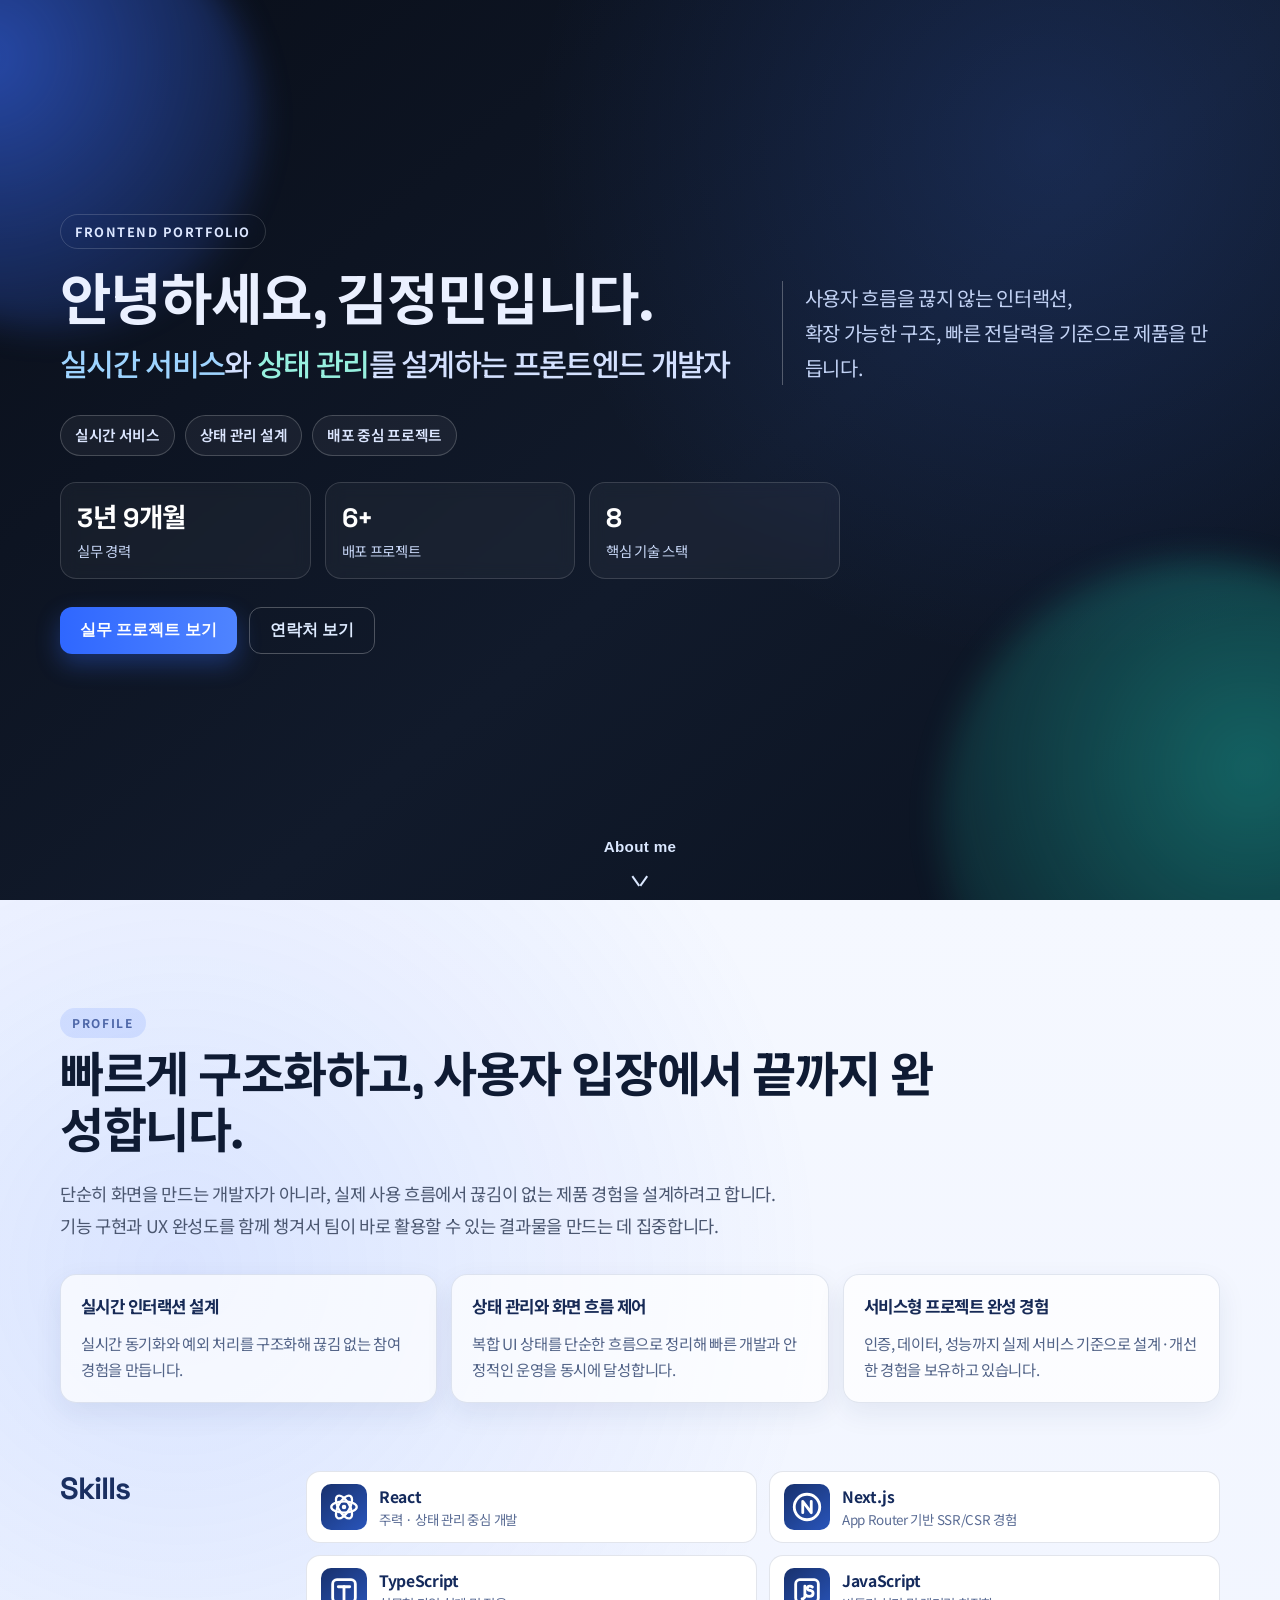
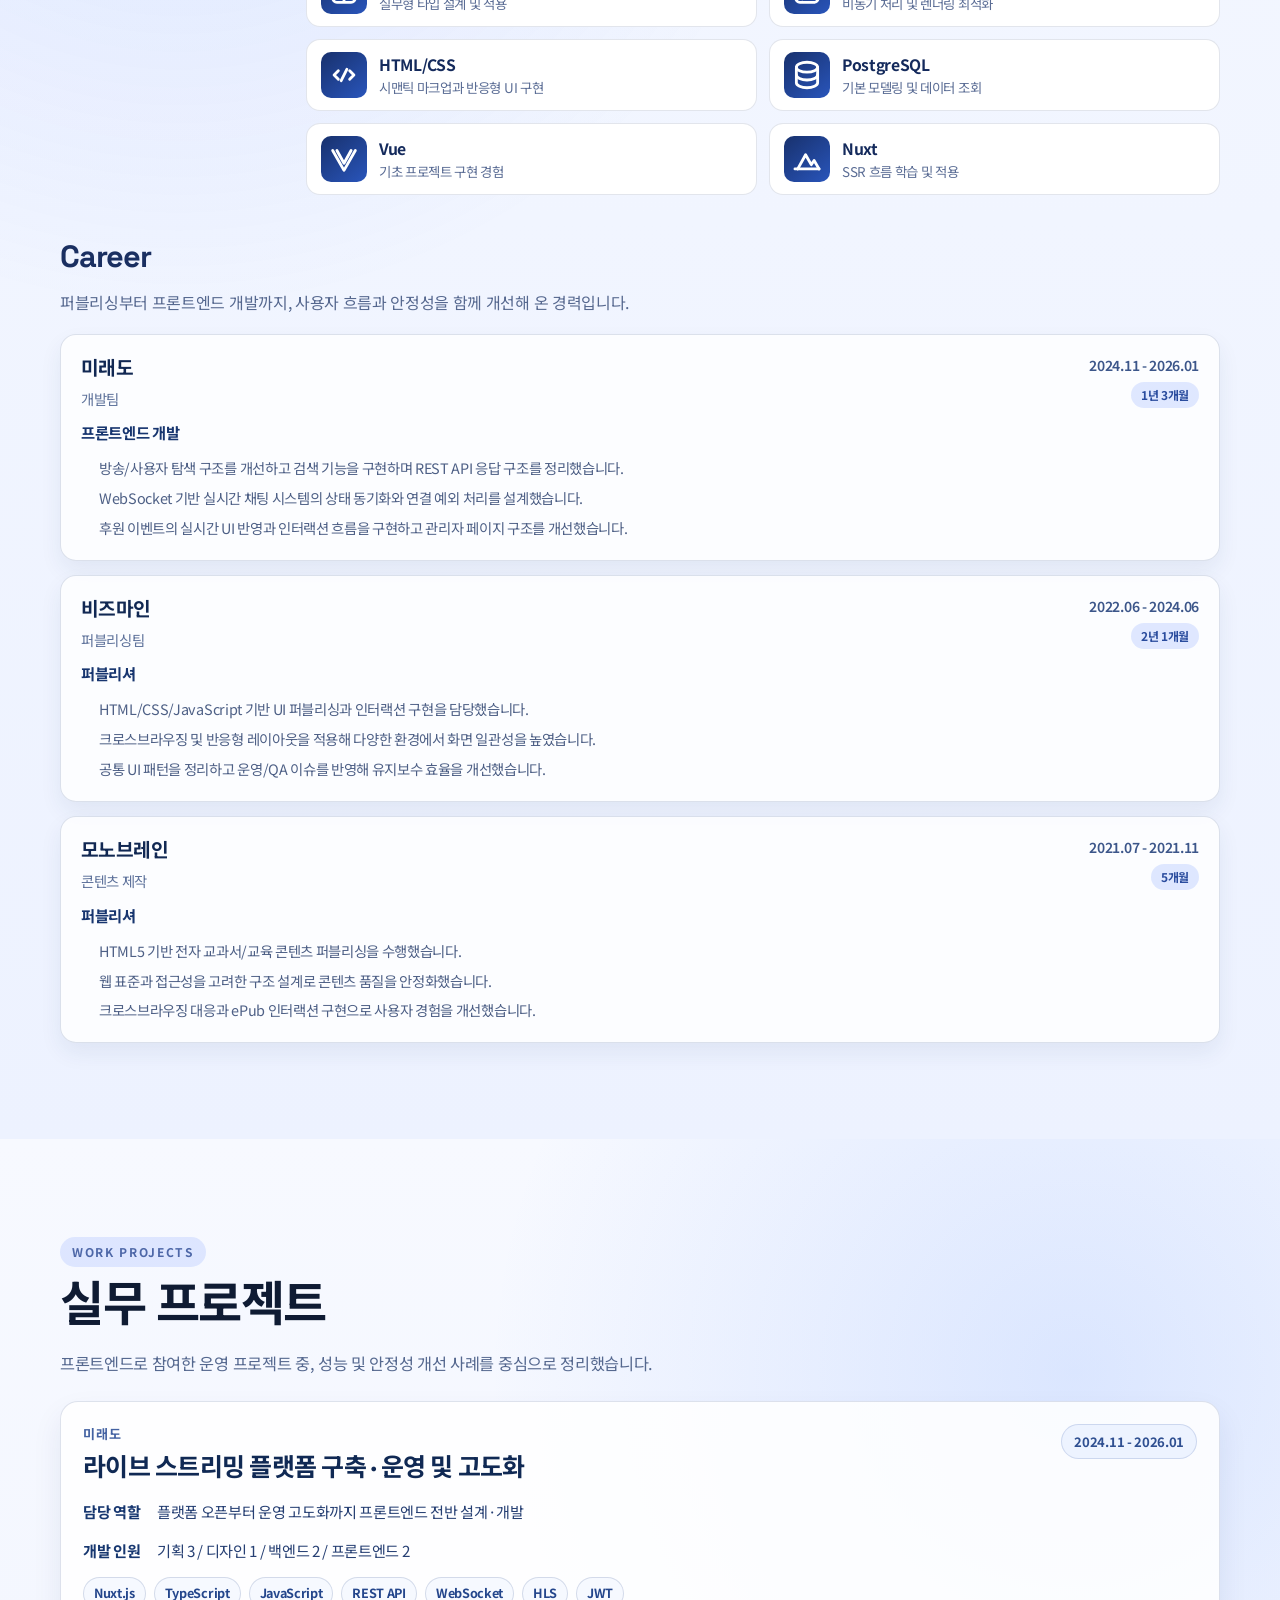
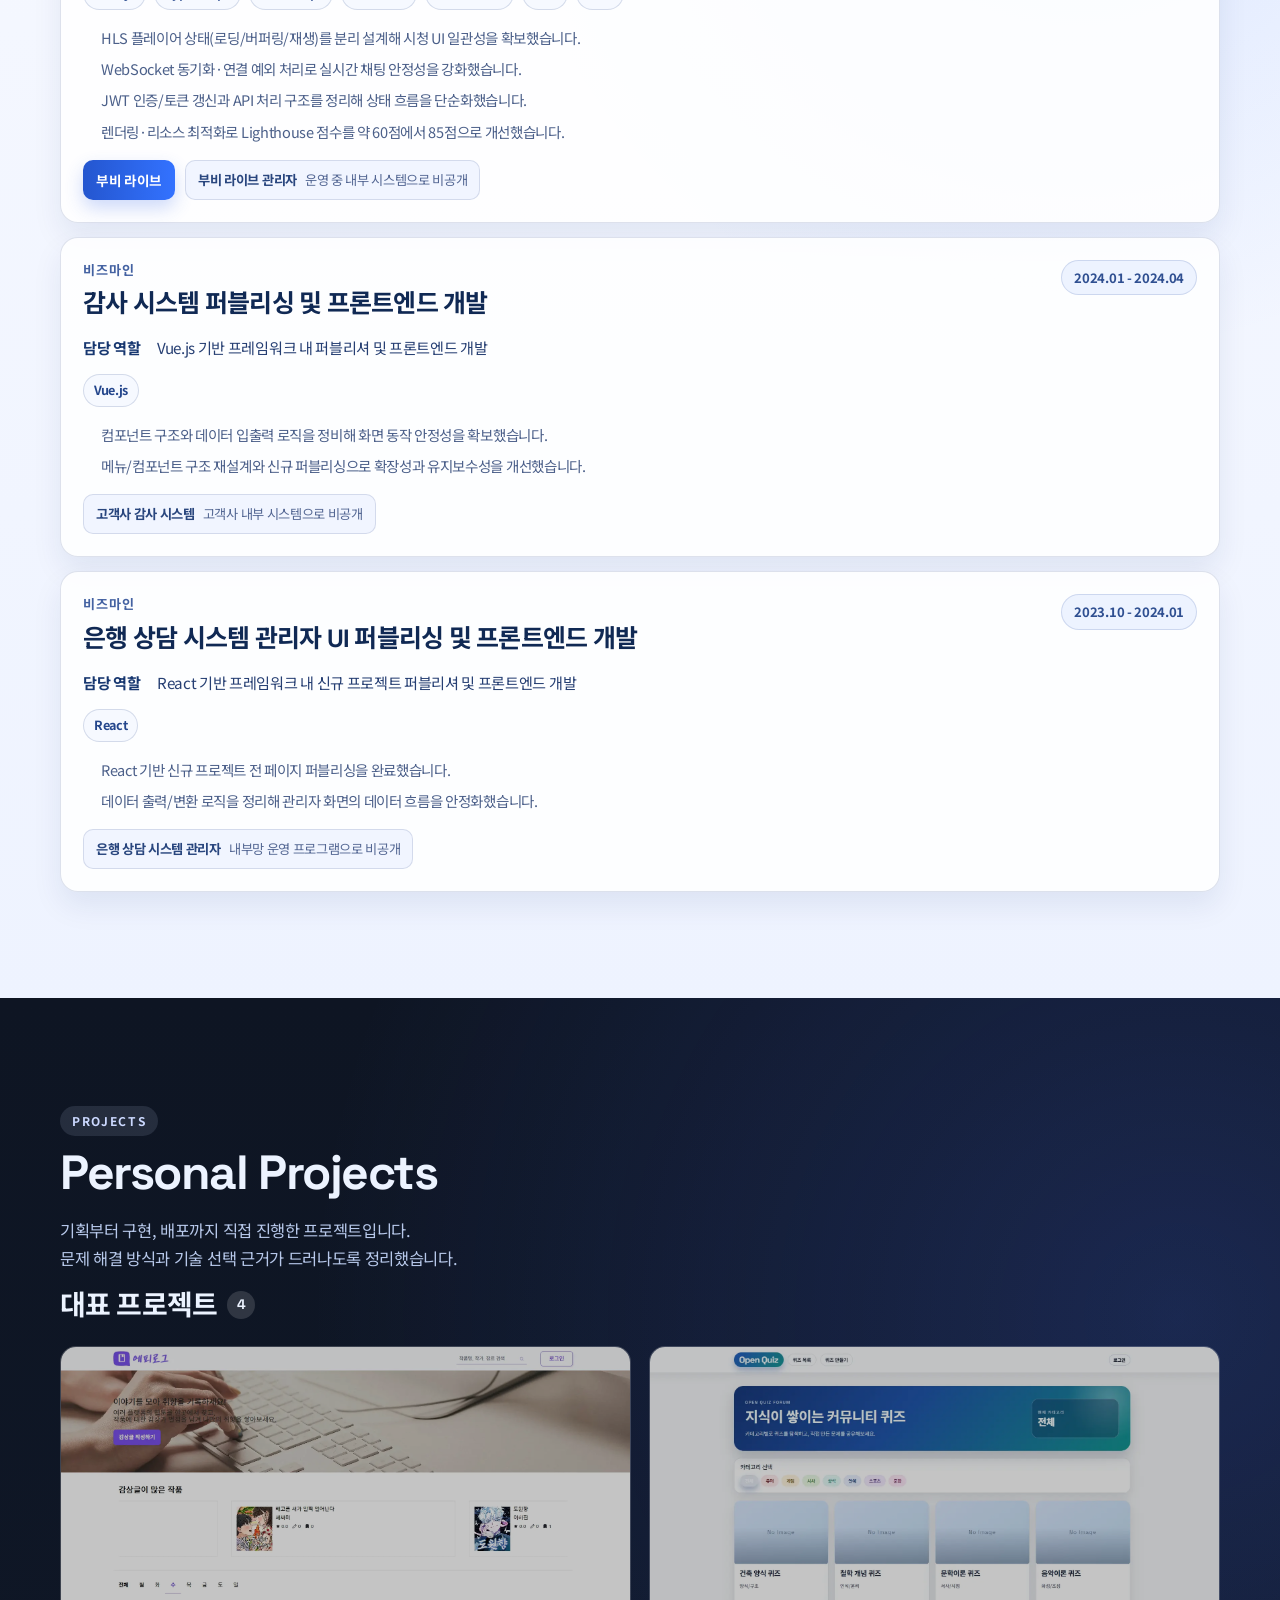
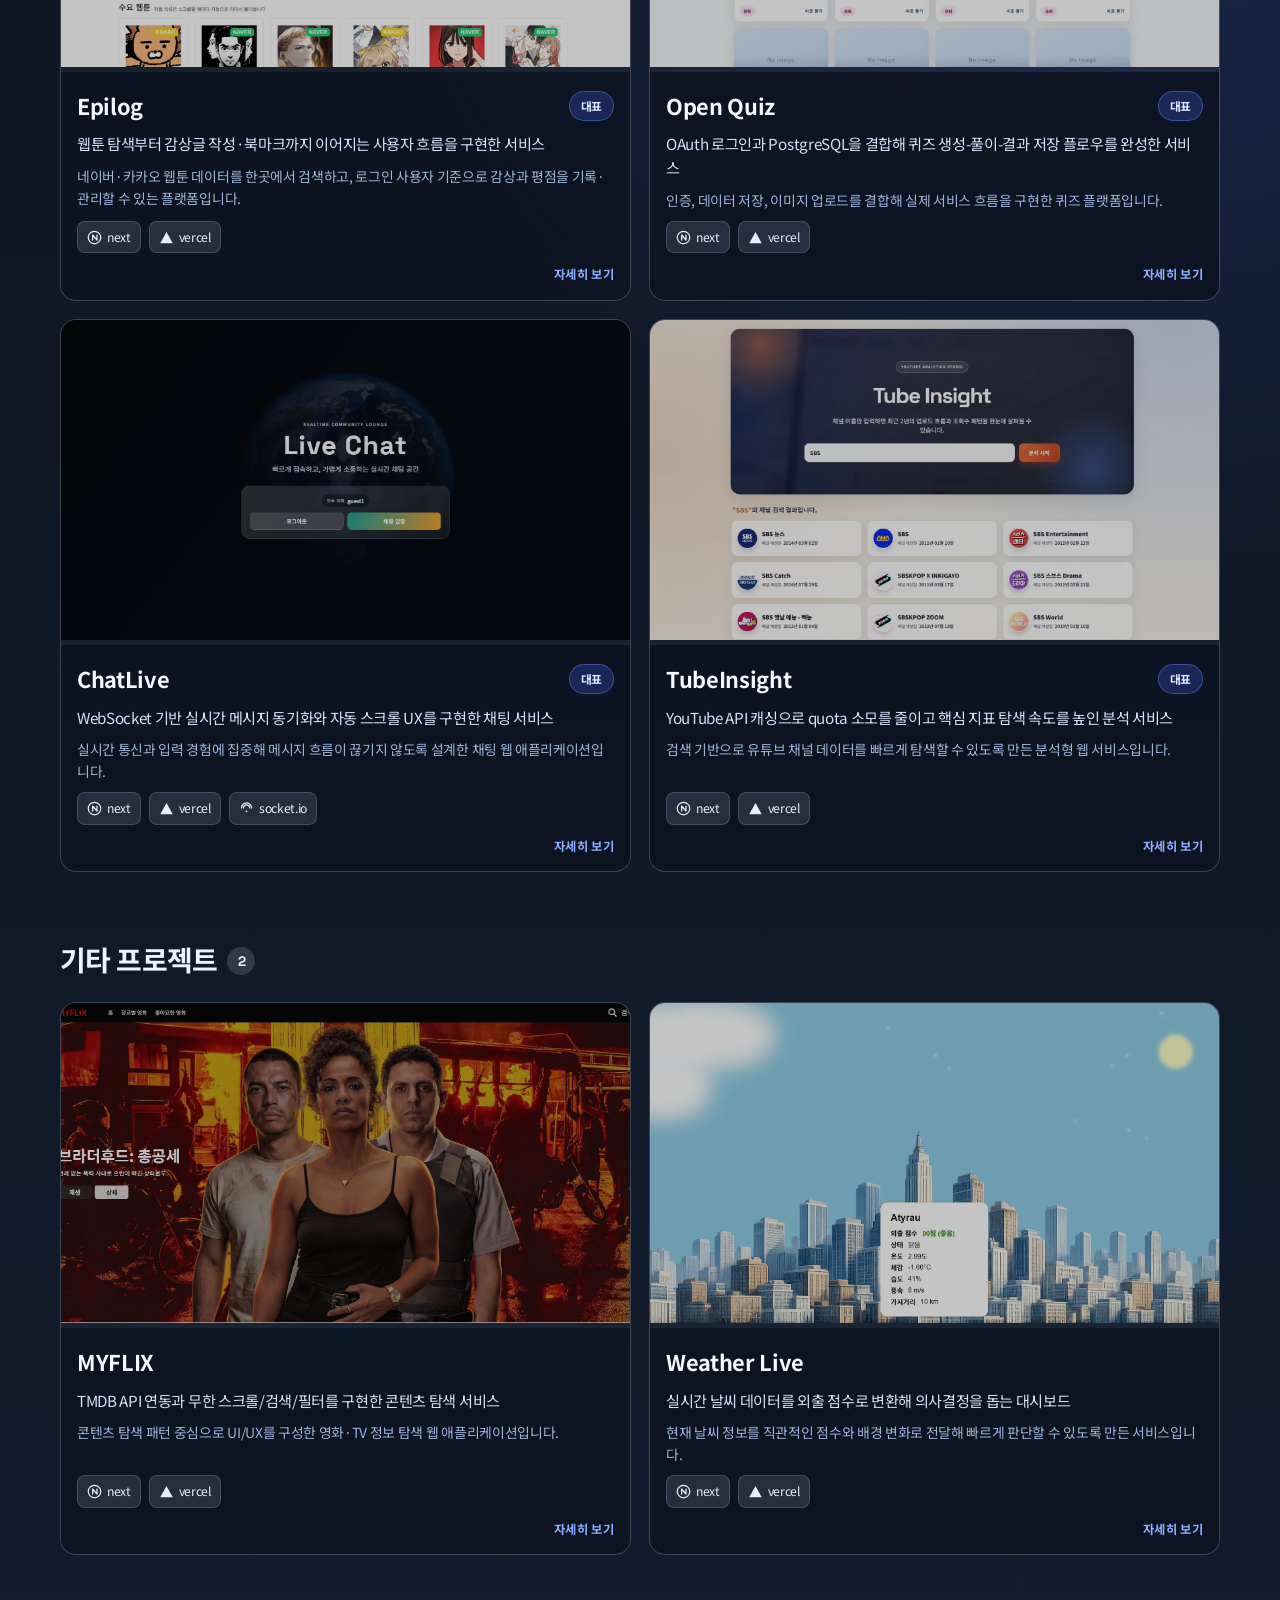
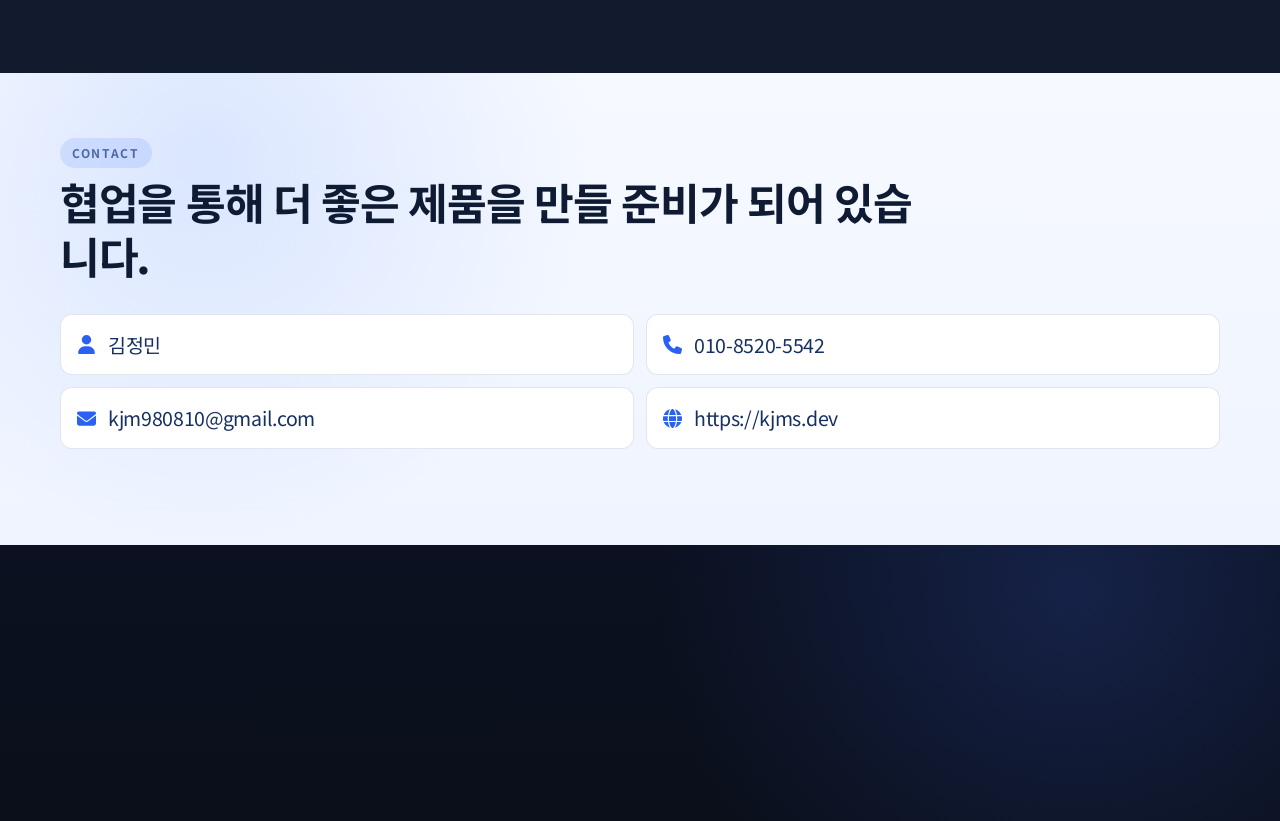
==== commit 01ace349: "Add files via upload" ====
--- a/index.html
+++ b/index.html
@@ -1 +1 @@
-<!doctype html><html lang="en"><head><meta charset="utf-8"/><link rel="icon" href="./portfolio_favicon_512.png"><meta name="viewport" content="width=device-width,initial-scale=1"/><meta name="theme-color" content="#000000"/><title>김정민 포트폴리오</title><script defer="defer" src="/static/js/main.29ce3ced.js"></script><link href="/static/css/main.79ac723f.css" rel="stylesheet"></head><body><noscript>You need to enable JavaScript to run this app.</noscript><div id="root"></div></body></html>+<!doctype html><html lang="en"><head><meta charset="utf-8"/><link rel="icon" href="./portfolio_favicon_512.png"><meta name="viewport" content="width=device-width,initial-scale=1"/><meta name="theme-color" content="#000000"/><title>김정민 포트폴리오</title><script defer="defer" src="/static/js/main.fbaf1e33.js"></script><link href="/static/css/main.79ac723f.css" rel="stylesheet"></head><body><noscript>You need to enable JavaScript to run this app.</noscript><div id="root"></div></body></html>
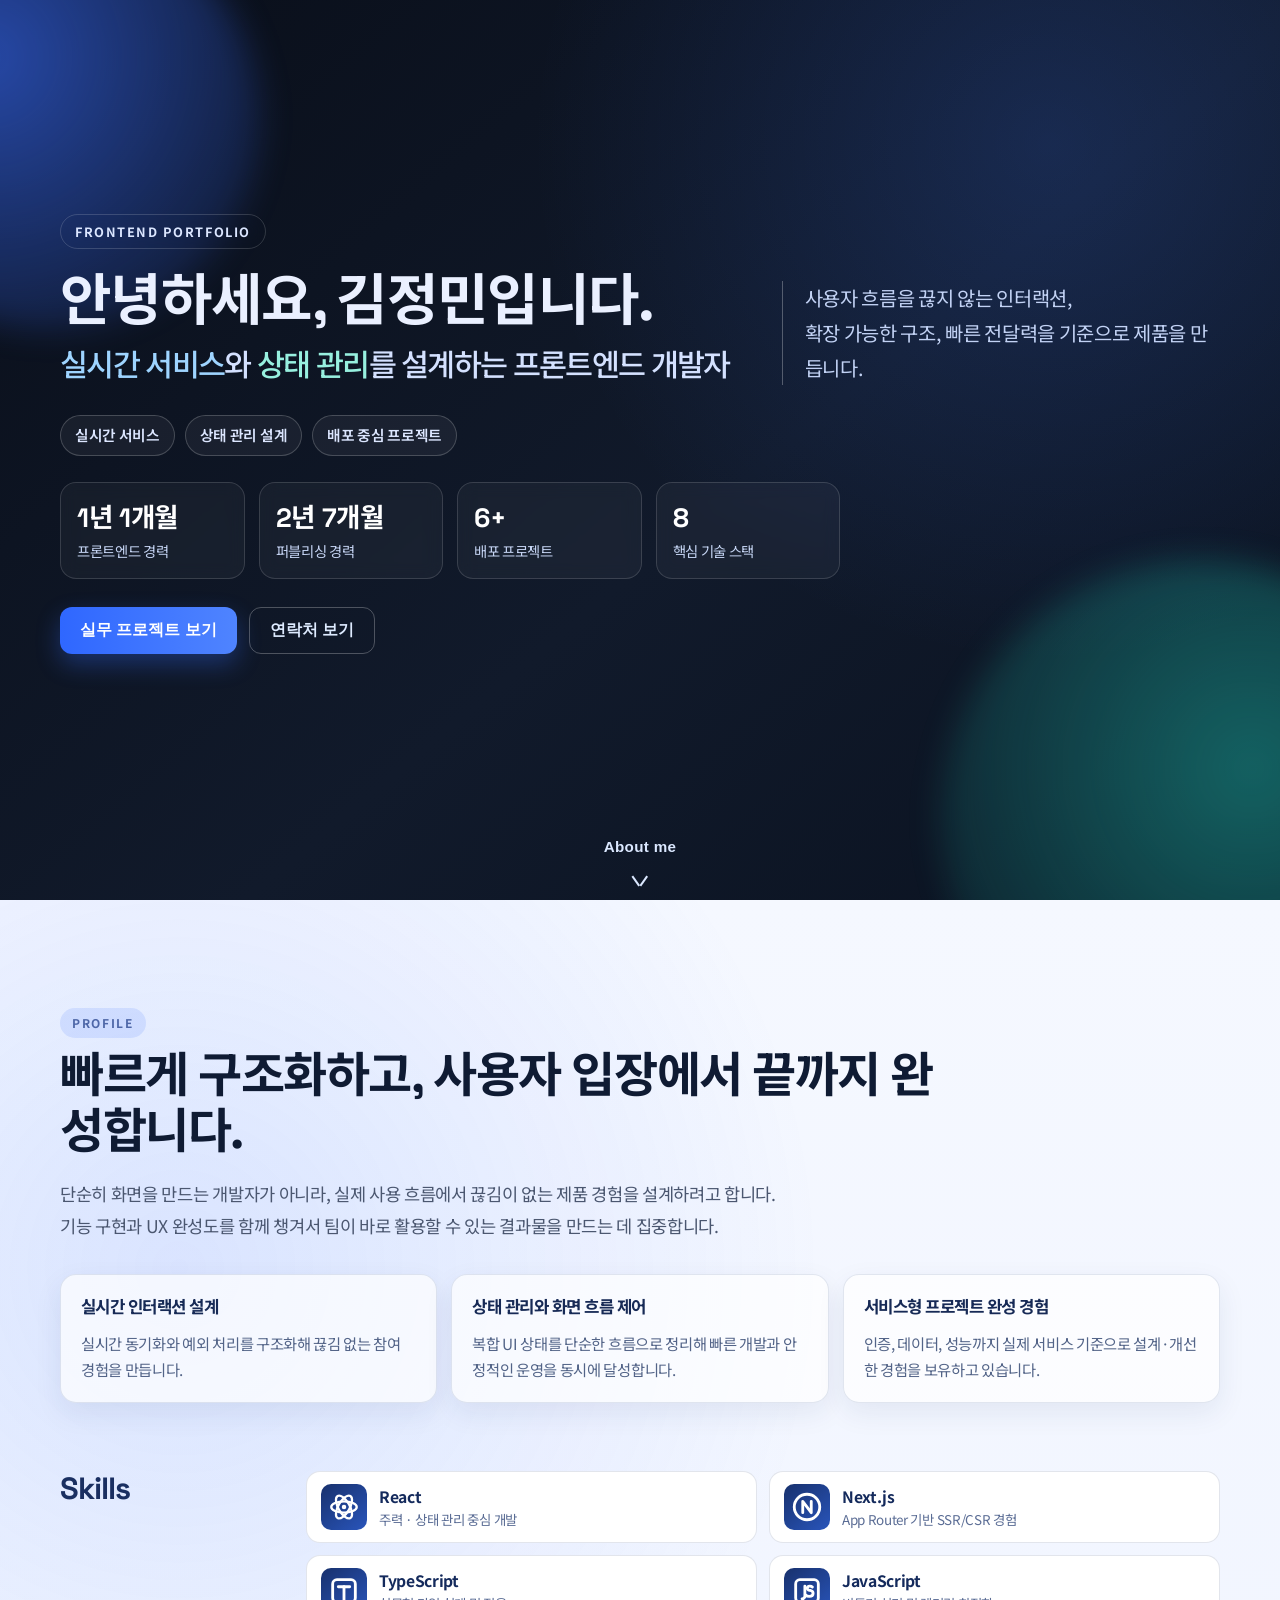
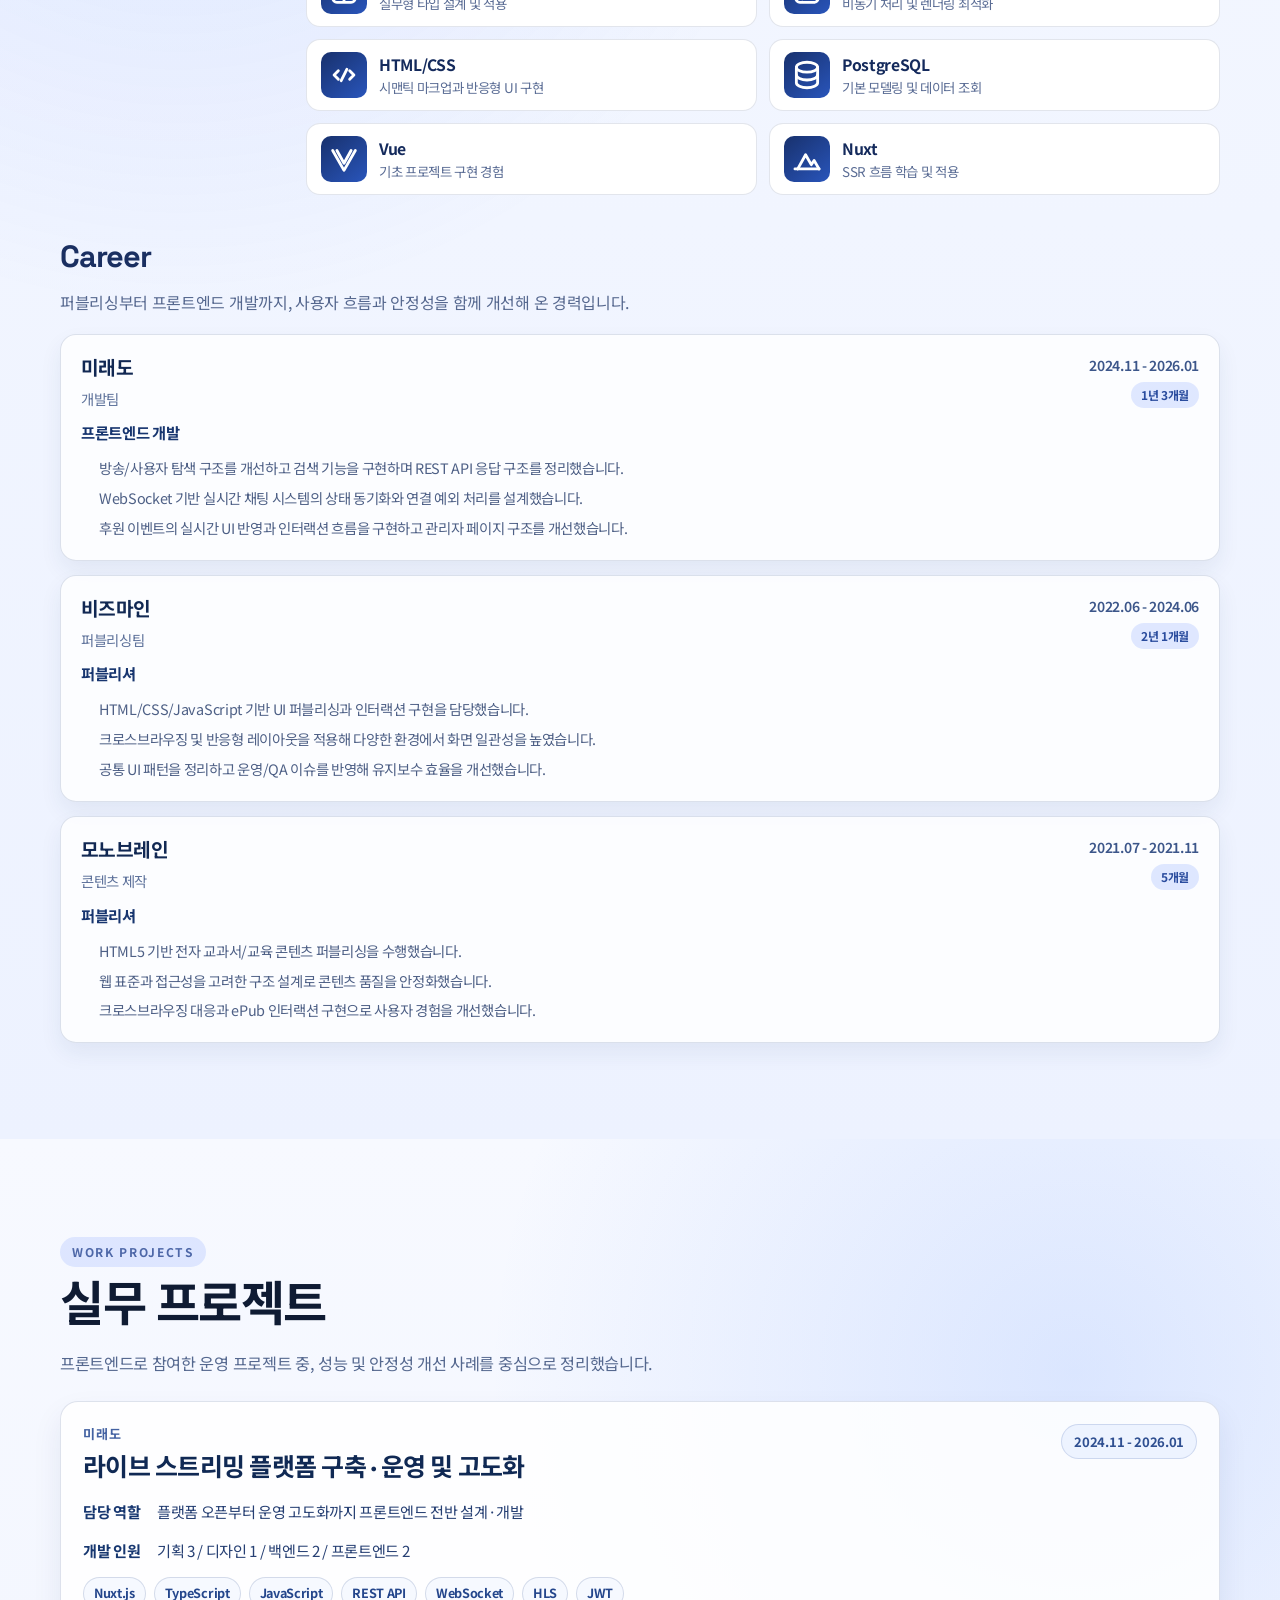
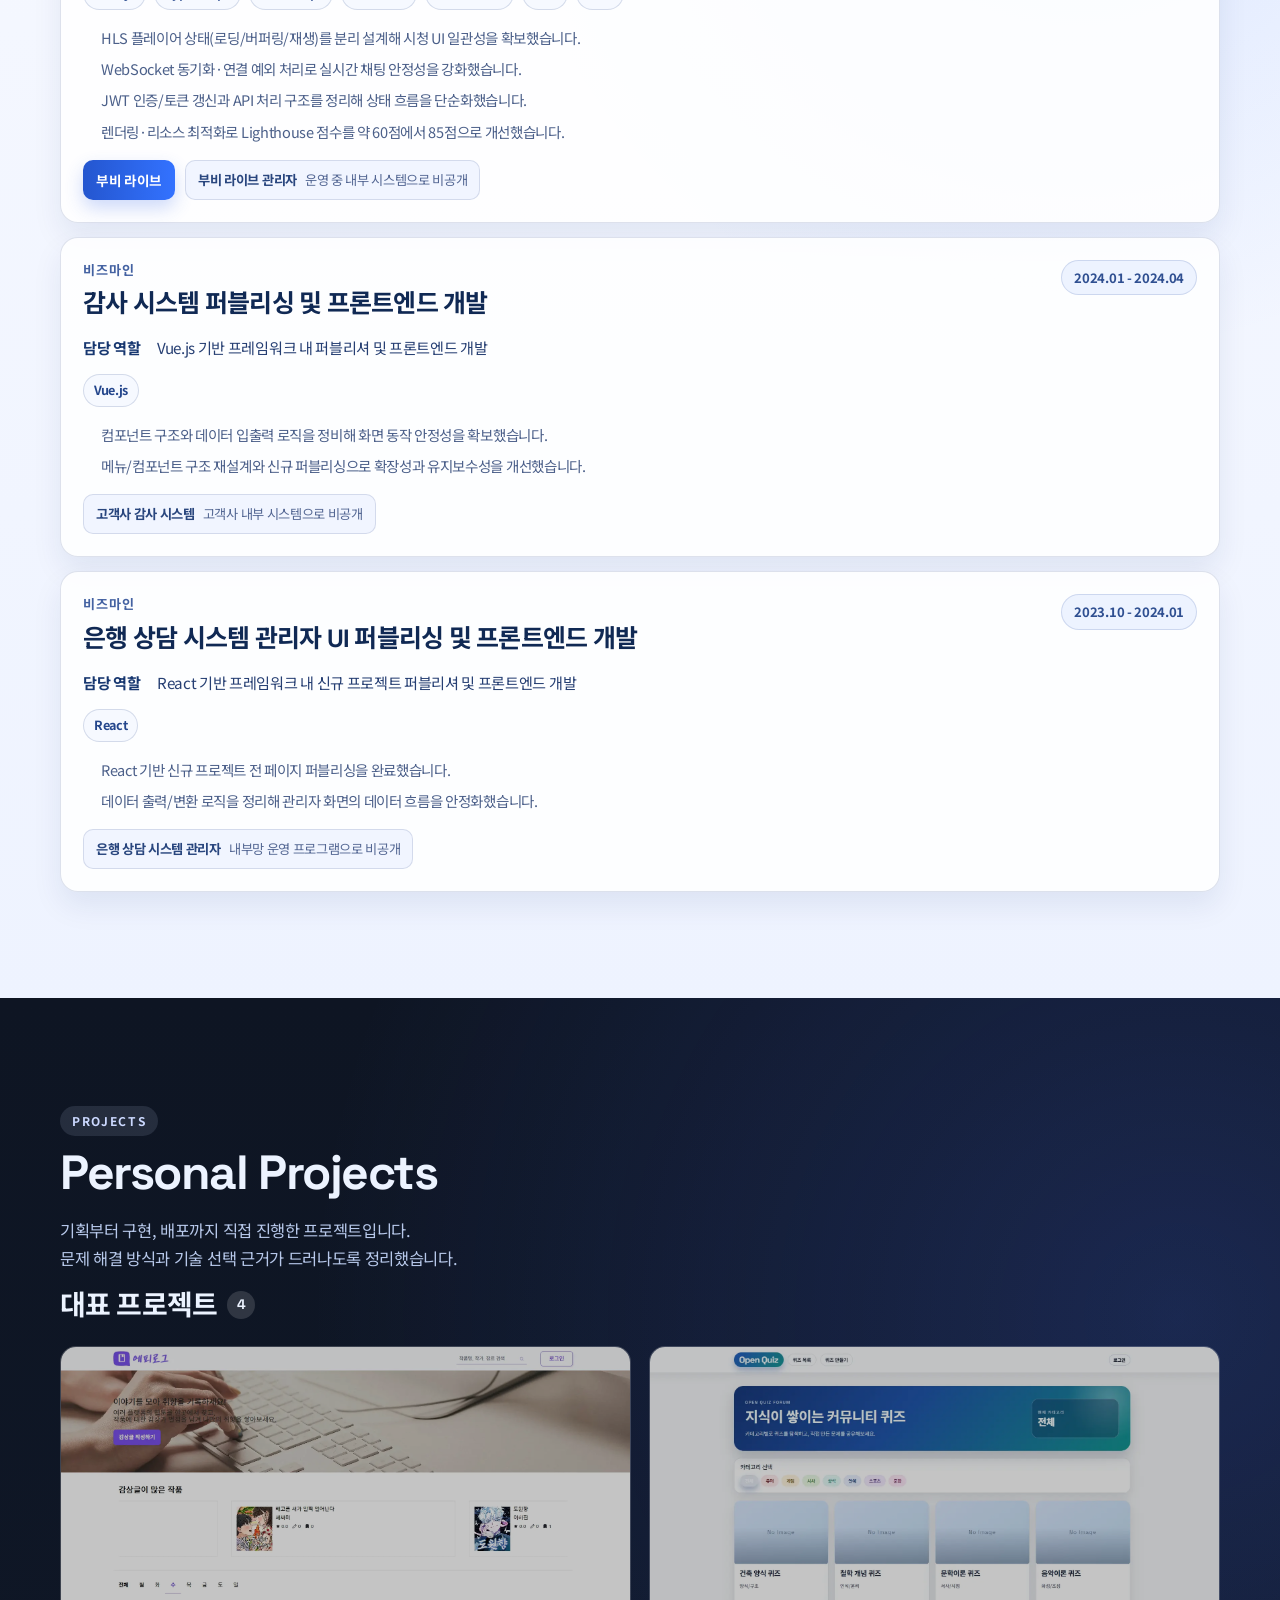
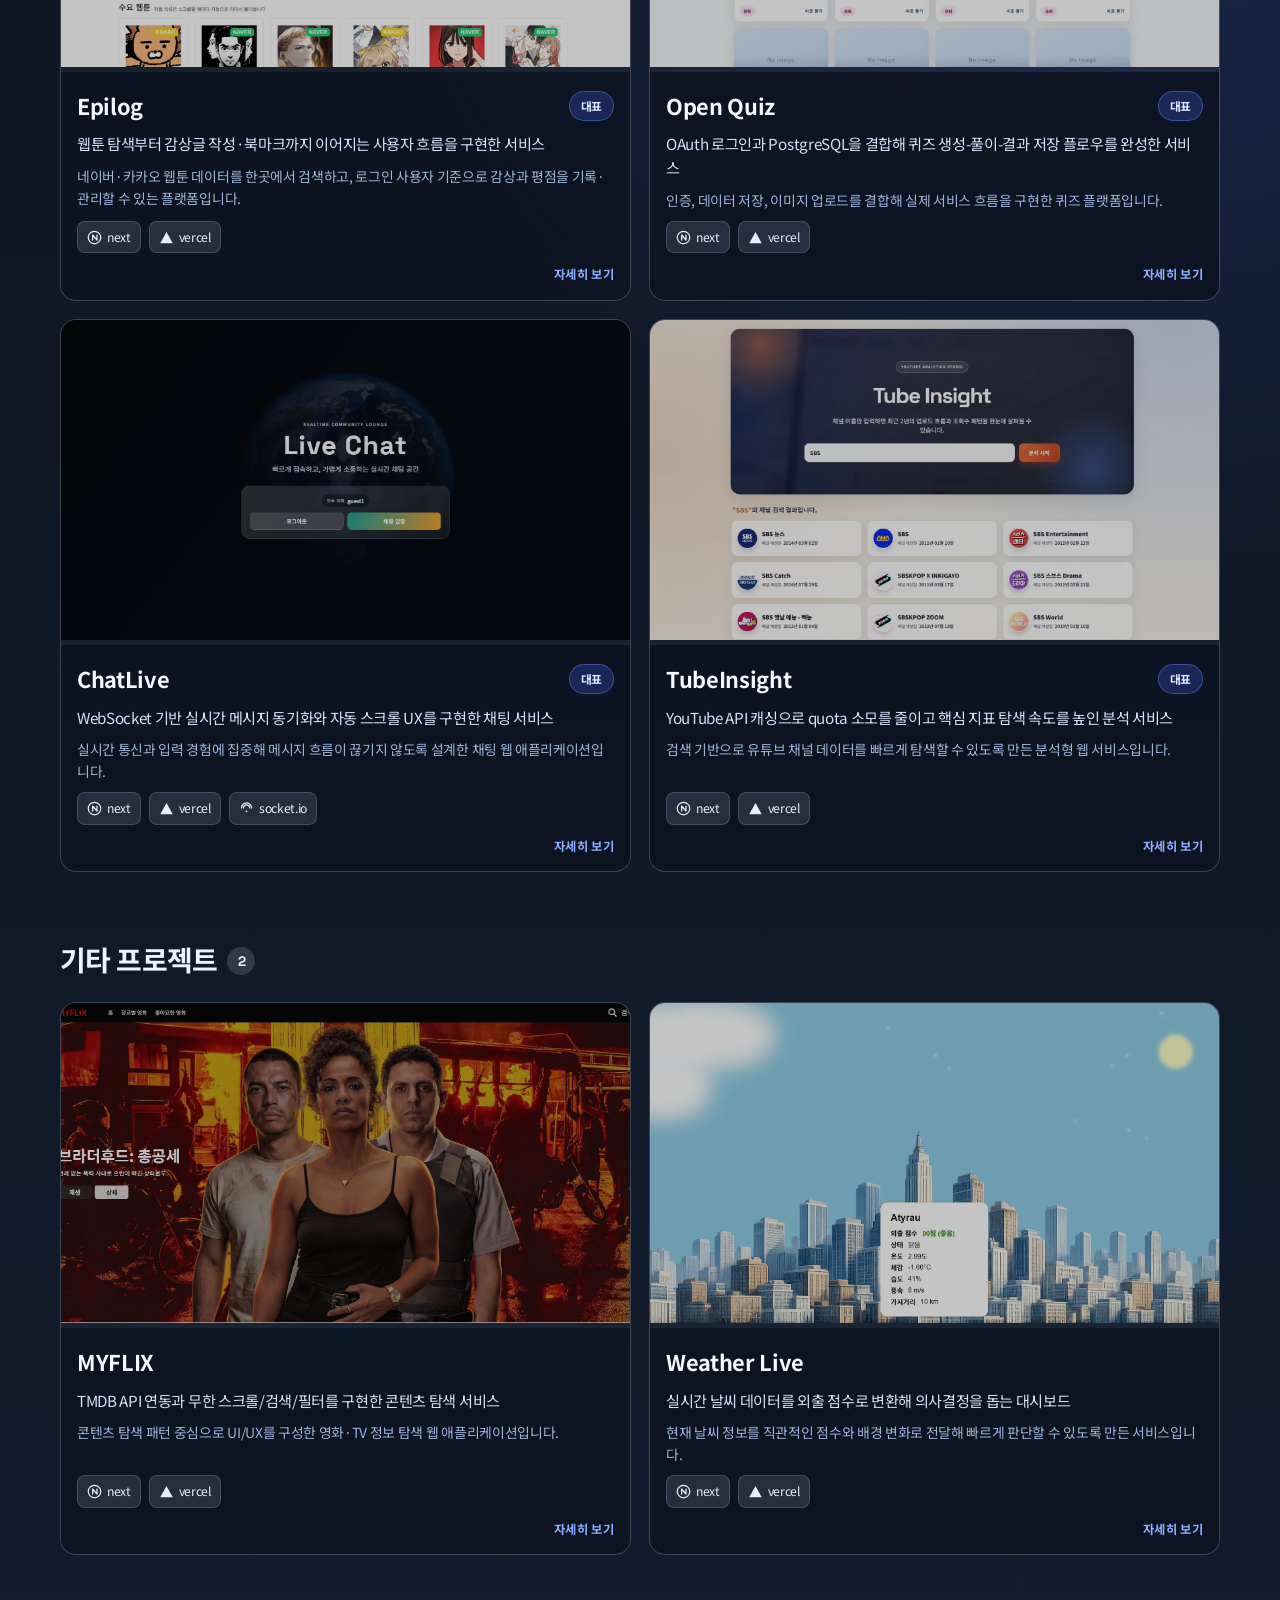
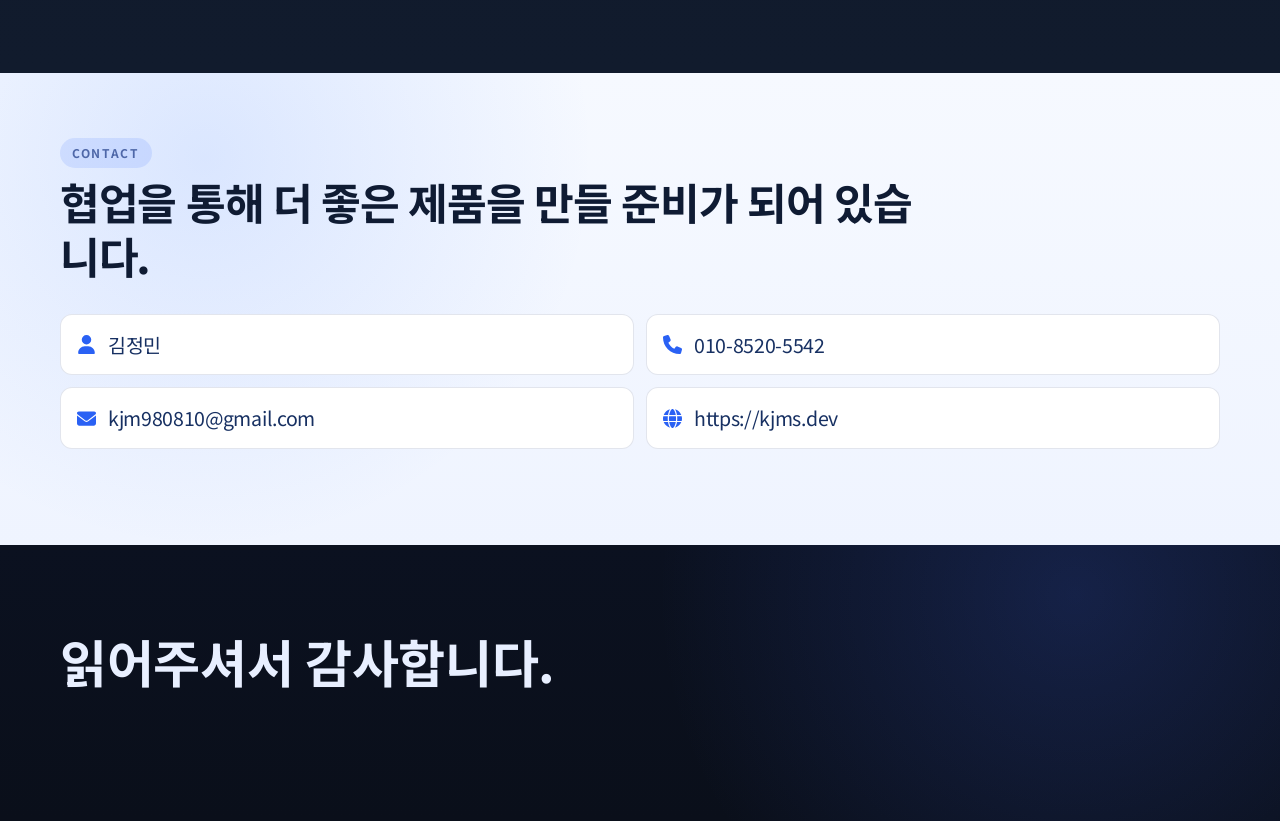
==== commit 7ae86b98: "Add files via upload" ====
--- a/index.html
+++ b/index.html
@@ -1 +1 @@
-<!doctype html><html lang="en"><head><meta charset="utf-8"/><link rel="icon" href="./portfolio_favicon_512.png"><meta name="viewport" content="width=device-width,initial-scale=1"/><meta name="theme-color" content="#000000"/><title>김정민 포트폴리오</title><script defer="defer" src="/static/js/main.fbaf1e33.js"></script><link href="/static/css/main.79ac723f.css" rel="stylesheet"></head><body><noscript>You need to enable JavaScript to run this app.</noscript><div id="root"></div></body></html>+<!doctype html><html lang="en"><head><meta charset="utf-8"/><link rel="icon" href="./portfolio_favicon_512.png"><meta name="viewport" content="width=device-width,initial-scale=1"/><meta name="theme-color" content="#000000"/><title>웹개발자 김정민 - 포트폴리오</title><script defer="defer" src="/static/js/main.77f20a88.js"></script><link href="/static/css/main.5278d500.css" rel="stylesheet"></head><body><noscript>You need to enable JavaScript to run this app.</noscript><div id="root"></div></body></html>
--- a/static/css/main.5278d500.css
+++ b/static/css/main.5278d500.css
@@ -0,0 +1,2 @@
+@charset "UTF-8";@import url(https://fonts.googleapis.com/css2?family=Noto+Sans+KR:wght@100..900&display=swap);@import url(https://fonts.googleapis.com/css2?family=Noto+Sans+KR:wght@300;400;500;600;700;800&family=Space+Grotesk:wght@500;600;700&display=swap);a,abbr,acronym,address,applet,article,aside,audio,b,big,blockquote,body,canvas,caption,center,cite,code,dd,del,details,dfn,div,dl,dt,em,embed,fieldset,figcaption,figure,footer,form,h1,h2,h3,h4,h5,h6,header,hgroup,html,i,iframe,img,ins,kbd,label,legend,li,main,mark,menu,nav,object,ol,output,p,pre,q,ruby,s,samp,section,small,span,strike,strong,sub,summary,sup,table,tbody,td,tfoot,th,thead,time,tr,tt,u,ul,var,video{border:0;box-sizing:border-box;margin:0;padding:0;vertical-align:initial}article,aside,details,figcaption,figure,footer,header,hgroup,main,menu,nav,section{display:block}[hidden]{display:none}body{line-height:1}ol,ul{list-style:none}blockquote,q{quotes:none}blockquote:after,blockquote:before,q:after,q:before{content:"";content:none}table{border-collapse:collapse;border-spacing:0}html{font-family:Noto Sans KR,sans-serif}.slick-slider{-webkit-touch-callout:none;-webkit-tap-highlight-color:transparent;box-sizing:border-box;touch-action:pan-y;-webkit-user-select:none;user-select:none;-khtml-user-select:none}.slick-list,.slick-slider{display:block;position:relative}.slick-list{margin:0;overflow:hidden;padding:0}.slick-list:focus{outline:none}.slick-list.dragging{cursor:pointer;cursor:hand}.slick-slider .slick-list,.slick-slider .slick-track{transform:translateZ(0)}.slick-track{display:block;left:0;margin-left:auto;margin-right:auto;position:relative;top:0}.slick-track:after,.slick-track:before{content:"";display:table}.slick-track:after{clear:both}.slick-loading .slick-track{visibility:hidden}.slick-slide{display:none;float:left;height:100%;min-height:1px}[dir=rtl] .slick-slide{float:right}.slick-slide img{display:block}.slick-slide.slick-loading img{display:none}.slick-slide.dragging img{pointer-events:none}.slick-initialized .slick-slide{display:block}.slick-loading .slick-slide{visibility:hidden}.slick-vertical .slick-slide{border:1px solid #0000;display:block;height:auto}.slick-arrow.slick-hidden{display:none}.slick-loading .slick-list{background:#fff url([data-uri]) 50% no-repeat}@font-face{font-family:slick;font-style:normal;font-weight:400;src:url(/static/media/slick.a4e97f5a2a64f0ab1323.eot);src:url(/static/media/slick.a4e97f5a2a64f0ab1323.eot?#iefix) format("embedded-opentype"),url(/static/media/slick.295183786cd8a1389865.woff) format("woff"),url(/static/media/slick.c94f7671dcc99dce43e2.ttf) format("truetype"),url(/static/media/slick.2630a3e3eab21c607e21.svg#slick) format("svg")}.slick-next,.slick-prev{border:none;cursor:pointer;display:block;font-size:0;height:20px;line-height:0;padding:0;position:absolute;top:50%;transform:translateY(-50%);width:20px}.slick-next,.slick-next:focus,.slick-next:hover,.slick-prev,.slick-prev:focus,.slick-prev:hover{background:#0000;color:#0000;outline:none}.slick-next:focus:before,.slick-next:hover:before,.slick-prev:focus:before,.slick-prev:hover:before{opacity:1}.slick-next.slick-disabled:before,.slick-prev.slick-disabled:before{opacity:.25}.slick-next:before,.slick-prev:before{-webkit-font-smoothing:antialiased;-moz-osx-font-smoothing:grayscale;color:#fff;font-family:slick;font-size:20px;line-height:1;opacity:.75}.slick-prev{left:-25px}[dir=rtl] .slick-prev{left:auto;right:-25px}.slick-prev:before{content:"←"}[dir=rtl] .slick-prev:before{content:"→"}.slick-next{right:-25px}[dir=rtl] .slick-next{left:-25px;right:auto}.slick-next:before{content:"→"}[dir=rtl] .slick-next:before{content:"←"}.slick-dotted.slick-slider{margin-bottom:30px}.slick-dots{bottom:-25px;display:block;list-style:none;margin:0;padding:0;position:absolute;text-align:center;width:100%}.slick-dots li{display:inline-block;margin:0 5px;padding:0;position:relative}.slick-dots li,.slick-dots li button{cursor:pointer;height:20px;width:20px}.slick-dots li button{background:#0000;border:0;color:#0000;display:block;font-size:0;line-height:0;outline:none;padding:5px}.slick-dots li button:focus,.slick-dots li button:hover{outline:none}.slick-dots li button:focus:before,.slick-dots li button:hover:before{opacity:1}.slick-dots li button:before{-webkit-font-smoothing:antialiased;-moz-osx-font-smoothing:grayscale;color:#000;content:"•";font-family:slick;font-size:6px;height:20px;left:0;line-height:20px;opacity:.25;position:absolute;text-align:center;top:0;width:20px}.slick-dots li.slick-active button:before{color:#000;opacity:.75}:root{--bg-dark:#0c111c;--bg-dark-2:#141f33;--bg-soft:#f4f7fc;--surface:#fff;--surface-weak:#eef2fa;--line-soft:#0a152d24;--line-dark:#ffffff29;--text-primary:#0f1b33;--text-muted:#4b5770;--text-light:#eaf0ff;--accent:#2c63ff;--accent-soft:#2c63ff24;--success:#2ea86a}.three-cursor-layer{inset:0;opacity:.35;pointer-events:none;position:fixed;z-index:1}.no-scroll{overflow:hidden}#root,.App,body,html{min-height:100%;width:100%}body{background:#f4f7fc;background:var(--bg-soft);color:#0f1b33;color:var(--text-primary);font-family:Noto Sans KR,sans-serif;letter-spacing:-.02em;line-height:1.5}.App{overflow:hidden}.App h1,.App h2,.App h3,.App h4{font-family:Space Grotesk,Noto Sans KR,sans-serif;letter-spacing:-.03em;margin:0}section{position:relative}.container{margin:0 auto;width:min(1160px,calc(100% - 48px))}.h100{height:100%}.bold{font-weight:700}.center_box{display:flex;flex-direction:column;justify-content:center;min-height:100vh;padding:88px 0 120px;position:relative;z-index:2}.hero_blur{border-radius:999px;filter:blur(16px);pointer-events:none;position:absolute}.hero_blur.hero_blur_one{background:radial-gradient(circle at 35% 35%,#396dff9e,#396dff00);height:420px;left:-160px;top:-90px;width:420px}.hero_blur.hero_blur_two{background:radial-gradient(circle at 60% 40%,#21d9c366,#21d9c300);bottom:-180px;height:520px;right:-180px;width:520px}section.sec_01{background:radial-gradient(circle at 82% 16%,#3d77ff2e,#0000 40%),linear-gradient(140deg,#090e19,#111a2b 56%,#0a1220);color:#eaf0ff;color:var(--text-light)}.hero_label{-webkit-backdrop-filter:blur(8px);backdrop-filter:blur(8px);border:1px solid #ffffff29;border:1px solid var(--line-dark);border-radius:999px;color:#dbe6ff;font-size:.8rem;font-weight:700;letter-spacing:.12em;padding:7px 14px;text-transform:uppercase;width:-webkit-fit-content;width:-moz-fit-content;width:fit-content}.graphic_wrap{grid-gap:40px;align-items:end;display:grid;gap:40px;grid-template-columns:minmax(0,1.4fr) minmax(0,.9fr);margin-top:22px}.hero_title{font-size:clamp(2.4rem,6vw,3.5rem);font-weight:700;line-height:1.06}.hero_tagline{color:#d4e1ff;display:block;font-size:clamp(1.25rem,2.4vw,1.9rem);font-weight:500;line-height:1.28;margin-top:16px}.sub_text{text-wrap:balance;border-left:1px solid #ffffff47;color:#c2d2f4;font-size:clamp(1rem,1.8vw,1.24rem);line-height:1.75;padding-left:22px}.upAnimate.an1{animation:upAnimate 2s linear 0s infinite;color:#9ed4ff}.upAnimate.an1,.upAnimate.an2{display:inline-block;position:relative}.upAnimate.an2{animation:upAnimate 2s linear 1s infinite;color:#97f0df}.hero_focus{display:flex;flex-wrap:wrap;gap:10px;margin-top:30px}.hero_focus li{background:#ffffff0d;border:1px solid #fff3;border-radius:999px;color:#dce6ff;font-size:.92rem;font-weight:600;padding:8px 14px}.hero_stats{grid-gap:14px;display:grid;gap:14px;grid-template-columns:repeat(4,minmax(0,1fr));margin-top:26px;max-width:780px}.hero_stats .stat_item{-webkit-backdrop-filter:blur(8px);backdrop-filter:blur(8px);background:#ffffff0a;border:1px solid #ffffff24;border-radius:16px;padding:16px}.hero_stats .stat_item strong{color:#fff;display:block;font-family:Space Grotesk,Noto Sans KR,sans-serif;font-size:1.66rem}.hero_stats .stat_item span{color:#c6d5f4;display:block;font-size:.9rem;margin-top:2px}.hero_actions{display:flex;gap:12px;margin-top:28px}.hero_btn{border:none;border-radius:12px;cursor:pointer;font-size:.97rem;font-weight:700;padding:12px 20px;transition:transform .24s ease,box-shadow .24s ease,background-color .24s ease}.hero_btn.primary{background:linear-gradient(90deg,#2f67ff,#4f84ff);box-shadow:0 10px 24px #356dff54;color:#fff}.hero_btn.secondary{background:#0000;border:1px solid #ffffff42;color:#deebff}.hero_btn:hover{transform:translateY(-2px)}.hero_btn.primary:hover{box-shadow:0 14px 28px #356dff63}.hero_btn.secondary:hover{background:#ffffff14}.about_arrow{background:#0000;border:none;bottom:44px;color:#dbe8ff;cursor:pointer;font-size:.95rem;font-weight:600;left:50%;letter-spacing:.02em;position:absolute;transform:translateX(-50%)}.about_arrow:after,.about_arrow:before{background:#dbe8ff;bottom:-26px;content:"";height:2px;position:absolute;width:12px}.about_arrow:before{animation:arrowA 1s 0s infinite;left:calc(50% - 10px);transform:rotate(55deg);transform-origin:center}.about_arrow:after{animation:arrowA 1s 0s infinite;left:calc(50% - 2px);transform:rotate(-55deg);transform-origin:center}.section_label{background:#2c63ff1f;border-radius:999px;color:#4e67a8;font-size:.75rem;font-weight:700;letter-spacing:.14em;margin-bottom:10px;padding:6px 12px;text-transform:uppercase;width:-webkit-fit-content;width:-moz-fit-content;width:fit-content}.section_label.light{background:#ccdbff1f;color:#ccd9ff}section.sec_02{background:radial-gradient(circle at 14% 20%,#396fff24,#0000 35%),linear-gradient(180deg,#f5f8ff,#edf2ff);color:#0f1b33;color:var(--text-primary)}section.sec_02 .container{position:relative;z-index:2}.introduce_wrap{padding:108px 0 40px}.introduce_wrap h2{font-size:clamp(2rem,4vw,3rem);font-weight:700;line-height:1.17;max-width:900px}.intro_copy{color:#4b5770;color:var(--text-muted);font-size:1.1rem;line-height:1.8;margin-top:18px;max-width:920px}.strength_list{grid-gap:14px;display:grid;gap:14px;grid-template-columns:repeat(3,minmax(0,1fr));margin-top:32px}.strength_list li{background:#ffffffb3;border:1px solid #193a7a1f;border-radius:16px;box-shadow:0 10px 28px #16326a14;padding:20px}.strength_list li h3{color:#172a56;font-size:1.05rem;font-weight:700}.strength_list li p{color:#536488;font-size:.96rem;line-height:1.7;margin-top:10px}.skills_wrap{grid-gap:26px;align-items:start;display:grid;gap:26px;grid-template-columns:220px 1fr;margin-top:28px;padding-bottom:0}.skills_title{color:#1a2f61;font-size:clamp(1.7rem,2.4vw,2.1rem);font-weight:700;line-height:1.2}.skill_list{grid-gap:12px;display:grid;gap:12px;grid-template-columns:repeat(2,minmax(0,1fr))}.skill_list li{align-items:center;background:#fff;border:1px solid #102c621f;border-radius:14px;display:flex;gap:12px;padding:12px 14px;transition:transform .2s ease,box-shadow .2s ease}.skill_list li svg{background:linear-gradient(140deg,#18316d,#2955bb);border-radius:10px;color:#fff;min-height:34px;min-width:34px;padding:6px}.skill_list li:hover{box-shadow:0 8px 18px #102c621f;transform:translateY(-2px)}.skill_list li .skill_name{color:#142a5c;font-size:.98rem;font-weight:700}.skill_list li .skill_context{color:#5b6d95;font-size:.84rem;line-height:1.45;margin-top:2px}.career_wrap{margin-top:44px;padding-bottom:96px}.career_title{color:#1a2f61;font-size:clamp(1.7rem,2.4vw,2.1rem);font-weight:700;line-height:1.2}.career_intro{color:#56688f;font-size:1rem;line-height:1.75;margin-top:12px;max-width:920px}.career_list{grid-gap:14px;display:grid;gap:14px;margin-top:18px}.career_list>li{background:#fffc;border:1px solid #14327024;border-radius:16px;box-shadow:0 10px 22px #16326a12;padding:20px}.career_top{align-items:flex-start;display:flex;gap:14px;justify-content:space-between}.career_top h4{color:#112853;font-size:1.2rem;font-weight:700}.career_team{color:#5e729b;font-size:.9rem;margin-top:4px}.career_meta{color:#3c568a;text-align:right}.career_meta p{font-size:.88rem;font-weight:600;margin:0}.career_meta span{background:#2c63ff24;border-radius:999px;color:#2a4c9e;display:inline-block;font-size:.75rem;font-weight:700;margin-top:6px;padding:4px 10px}.career_role{color:#17356f;font-size:.96rem;font-weight:700;margin-top:12px}.career_points{color:#4e6086;font-size:.9rem;line-height:1.66;margin:12px 0 0;padding-left:18px}.career_points li+li{margin-top:6px}section.sec_work{background:radial-gradient(circle at 84% 16%,#4f88ff29,#0000 36%),linear-gradient(180deg,#f7f9ff,#eef3ff);color:#0f1b33;color:var(--text-primary);padding:98px 0 106px}.work_title{font-size:clamp(2rem,4vw,3rem);font-weight:700;line-height:1.15}.work_intro{color:#55688f;font-size:1.02rem;line-height:1.72;margin-top:16px;max-width:920px}.work_list{grid-gap:14px;display:grid;gap:14px;margin-top:24px}.work_list>li{background:#ffffffdb;border:1px solid #18377824;border-radius:18px;box-shadow:0 14px 30px #112b6014;padding:22px}.work_head{align-items:flex-start;display:flex;gap:12px;justify-content:space-between}.work_company{color:#4462a2;font-size:.82rem;font-weight:700;letter-spacing:.08em;margin:0;text-transform:uppercase}.work_head h3{color:#102954;font-size:clamp(1.2rem,2.3vw,1.56rem);font-weight:700;line-height:1.35;margin-top:8px}.work_period{background:#edf3ff;border:1px solid #385aa52e;border-radius:999px;color:#2f4f91;font-size:.82rem;font-weight:700;margin:0;padding:7px 12px;white-space:nowrap}.work_role,.work_team{color:#263f73;font-size:.95rem;line-height:1.65;margin-top:14px}.work_role span,.work_team span{color:#173770;display:inline-block;font-weight:700;min-width:74px}.work_stack{display:flex;flex-wrap:wrap;gap:8px;margin-top:14px}.work_stack span{background:#f6f9ff;border:1px solid #1e3c7e29;border-radius:999px;color:#24468c;font-size:.79rem;font-weight:700;padding:6px 10px}.work_points{color:#4c608a;font-size:.91rem;line-height:1.66;margin:16px 0 0;padding-left:18px}.work_points li+li{margin-top:7px}.work_services{display:flex;flex-wrap:wrap;gap:10px;margin-top:16px}.work_services a{align-items:center;background:linear-gradient(90deg,#2456cf,#3372ff);border-radius:10px;box-shadow:0 8px 18px #3163e63d;color:#fff;display:inline-flex;font-size:.85rem;font-weight:700;padding:9px 13px;text-decoration:none}.work_services a:hover{filter:brightness(.97)}.work_services .private{align-items:center;background:#eef3ffd1;border:1px solid #29458226;border-radius:10px;color:#29467e;display:inline-flex;font-size:.83rem;gap:8px;margin:0;padding:9px 12px}.work_services .private strong{font-weight:700}.work_services .private span{color:#556894}section.sec_03{background:radial-gradient(circle at 92% 14%,#4b71ff33,#0000 38%),linear-gradient(180deg,#0e1523,#111b2d);color:#ecf3ff}.project_wrap{padding:108px 0 118px}section.sec_03 h2{font-size:clamp(2rem,4vw,3rem);font-weight:700;line-height:1.12}.project_intro{color:#b7c8ea;font-size:1.03rem;line-height:1.7;margin-top:16px}.project_group_title{align-items:center;display:flex;font-size:clamp(1.35rem,2.3vw,1.75rem);font-weight:700;gap:10px;margin-top:24px}.project_group_title span{align-items:center;background:#ffffff24;border-radius:999px;display:inline-flex;font-size:.86rem;height:28px;justify-content:center;min-width:28px}.project_group_title.other{margin-top:68px}.project-inner{margin-top:12px}.prject_list{display:flex;flex-wrap:wrap;gap:18px;padding-top:20px}.prject_list li{background:#ffffff0a;border:1px solid #ffffff29;border-radius:16px;cursor:pointer;display:flex;flex-direction:column;overflow:hidden;transition:transform .25s ease,box-shadow .25s ease,border-color .25s ease;width:calc(50% - 9px)}.prject_list li .thumb{flex-shrink:0;overflow:hidden;position:relative}.prject_list li .thumb img{aspect-ratio:16/9;filter:saturate(.88) brightness(.77);object-fit:cover;transition:transform .35s ease,filter .35s ease;width:100%}.prject_list li .thumbOverlay{align-items:center;background:linear-gradient(180deg,#0c142438,#0c1424c7);display:flex;inset:0;justify-content:center;opacity:0;position:absolute;transition:opacity .25s ease}.prject_list li .thumbOverlay .detailCta{border:1px solid #ffffffe6;border-radius:999px;color:#fff;font-size:.82rem;font-weight:700;letter-spacing:.06em;padding:9px 16px}.prject_list li .exp{background:#0c1220e6;display:flex;flex-direction:column;gap:10px;height:100%;padding:18px 16px 16px}.prject_list li .exp .titleRow{align-items:center;display:flex;gap:10px;justify-content:space-between}.prject_list li .exp .title{color:#f4f8ff;font-size:1.36rem;font-weight:700}.prject_list li .exp .badge{background:#446fff3d;border:1px solid #6d8fff66;border-radius:999px;color:#dce7ff;font-size:.74rem;font-weight:700;padding:5px 11px}.prject_list li .exp .impact{color:#d4e0fa;font-size:.95rem;line-height:1.55}.prject_list li .exp .summary{-webkit-line-clamp:2;-webkit-box-orient:vertical;color:#9fb3d8;display:-webkit-box;font-size:.87rem;line-height:1.55;overflow:hidden}.card_footer{display:flex;flex-direction:column;gap:12px;margin-top:auto}.prject_list li .exp .tags{display:flex;flex-wrap:wrap;gap:8px}.prject_list li .exp .tags .tag{align-items:center;background:#bed1ff24;border:1px solid #bed1ff33;border-radius:8px;color:#e3eeff;display:inline-flex;font-size:.76rem;gap:5px;padding:6px 9px}.prject_list li .exp .tags .tag svg{height:15px;width:15px}.open_hint{color:#8daeff;font-size:.77rem;font-weight:700;letter-spacing:.03em;margin-left:auto;width:-webkit-fit-content;width:-moz-fit-content;width:fit-content}.prject_list li:hover{border-color:#96b1ff99;box-shadow:0 24px 36px #070e1b6b;transform:translateY(-6px)}.prject_list li:hover .thumbOverlay{opacity:1}.prject_list li:hover .thumb img{filter:saturate(1) brightness(.6);transform:scale(1.06)}.prject_list.secondary li .exp .badge{display:none}.popup{inset:0;position:fixed;z-index:40}.popup .dim{-webkit-backdrop-filter:blur(4px);backdrop-filter:blur(4px);background:#050a12a8;inset:0;position:absolute}.popup .inner{background:#f8fbff;border-radius:20px;box-shadow:0 18px 42px #050d1a73;left:50%;max-height:min(90dvh,900px);overflow:hidden;position:absolute;top:50%;transform:translate(-50%,-50%);width:min(1120px,calc(100% - 28px))}.popup .inner .scroll{max-height:min(90dvh,900px);overflow:auto;padding:28px 24px 28px 28px;width:100%}.popup .inner .title{align-items:center;color:#0f1f46;display:flex;font-size:clamp(1.85rem,4vw,2.45rem);font-weight:700;gap:10px;justify-content:space-between}.popup .inner .popupClose{align-items:center;background:#fff;border:1px solid #112e6829;border-radius:50%;color:#1a3271;cursor:pointer;display:inline-flex;font-size:1.2rem;height:42px;justify-content:center;transition:background-color .2s ease;width:42px}.popup .inner .popupClose:hover{background:#eef4ff}.popup .inner .subTitle{color:#1d356d;font-size:clamp(1.2rem,2.4vw,1.7rem);font-weight:600;line-height:1.38;margin-top:16px}.popup .inner .impactTag{background:#edf3ff;border:1px solid #2149992e;border-radius:10px;color:#1f3f85;font-size:.9rem;font-weight:600;line-height:1.5;margin-top:14px;padding:10px 12px;width:-webkit-fit-content;width:-moz-fit-content;width:fit-content}.popup .inner .summary{color:#46567d;font-size:1rem;line-height:1.72;margin-top:14px}.popup .inner .popup_sections{grid-gap:12px;display:grid;gap:12px;grid-template-columns:repeat(3,minmax(0,1fr));margin-top:20px}.popup .inner .popup_sections .popup_section{background:#fff;border:1px solid #14327024;border-radius:12px;padding:14px}.popup .inner .popup_sections .popup_section h4{color:#1f3871;font-size:.95rem;margin-bottom:8px}.popup .inner .popup_sections .popup_section ul{margin:0;padding-left:16px}.popup .inner .popup_sections .popup_section li{color:#4a5b83;font-size:.89rem;line-height:1.6}.popup .inner .img{border-radius:14px;margin-top:28px;overflow:hidden}.popup .inner .img img{aspect-ratio:16/9;object-fit:cover;width:100%}.popup .inner .slick-dots{bottom:10px}.popup .inner .slick-next,.popup .inner .slick-prev{z-index:4}.popup .inner .slick-prev{left:16px}.popup .inner .slick-next{right:16px}.popup .inner .button.Link{background:linear-gradient(90deg,#1e4ec5,#2f66f9);border:none;border-radius:12px;box-shadow:0 10px 20px #245de74d;color:#fff;cursor:pointer;font-size:.95rem;font-weight:700;line-height:1;margin:22px auto 4px;padding:13px 22px}.popup .inner .button.Link:hover{filter:brightness(.97)}section.sec_04{background:radial-gradient(circle at 16% 18%,#4f88ff29,#0000 34%),linear-gradient(180deg,#f6f9ff,#eff4ff);color:#0f1b33;color:var(--text-primary);padding-top:65px}.contact_title{font-size:clamp(1.9rem,4vw,2.7rem);font-weight:700;line-height:1.25;max-width:880px;padding:0 0 28px}.contact-wrap{grid-gap:12px;display:grid;gap:12px;grid-template-columns:repeat(2,minmax(0,1fr));padding-bottom:96px}.contact-item{align-items:center;background:#fff;border:1px solid #112f6f1f;border-radius:12px;color:#173062;display:flex;font-size:clamp(1.04rem,2vw,1.22rem);gap:12px;padding:15px 16px}.contact-item svg{color:#2a61f4;height:19px;width:19px}.contact-item a{color:inherit;text-decoration:none}.contact-item a:hover{text-decoration:underline}section.sec_05{background:radial-gradient(circle at 84% 18%,#456eff2e,#0000 38%),linear-gradient(180deg,#0b1120,#0a0f1a);color:#e8efff;padding:88px 0}.end_text{font-size:clamp(2rem,6vw,3.2rem);font-weight:700;line-height:1.13}.end_sub{color:#b2c3e7;font-size:1.02rem;line-height:1.72;margin-top:14px;max-width:760px}@keyframes upAnimate{0%{transform:translateY(0)}50%{transform:translateY(-5px)}to{transform:translateY(0)}}@keyframes arrowA{0%,to{transform:translateY(0)}50%{transform:translateY(4px)}}@media screen and (max-width:1240px){.graphic_wrap{gap:22px;grid-template-columns:1fr}.sub_text{border-left:none;border-top:1px solid #ffffff42;max-width:740px;padding-left:0;padding-top:18px}.strength_list{grid-template-columns:repeat(2,minmax(0,1fr))}.skills_wrap{gap:16px;grid-template-columns:1fr}.career_top{flex-direction:column}.career_meta{text-align:left}.work_head{flex-direction:column}.work_period{white-space:normal}}@media screen and (max-width:1024px){.container{width:min(960px,calc(100% - 34px))}.center_box{min-height:auto;padding:96px 0 126px}.hero_stats{max-width:none}.prject_list li{width:100%}.project_group_title.other{margin-top:52px}.popup .inner .popup_sections{grid-template-columns:repeat(2,minmax(0,1fr))}.contact-wrap{grid-template-columns:1fr}}@media screen and (max-width:760px){.container{width:calc(100% - 24px)}.center_box{padding:86px 0 96px}.hero_label{font-size:.7rem;letter-spacing:.1em}.hero_title{font-size:clamp(1.6rem,10vw,1.8rem);line-height:1.13}.hero_tagline{font-size:1.13rem;line-height:1.4}.sub_text{font-size:.95rem;line-height:1.65}.hero_focus{margin-top:20px}.hero_focus li{font-size:.8rem;padding:6px 11px}.hero_stats{gap:10px;grid-template-columns:1fr;margin-top:18px}.hero_stats .stat_item{padding:13px}.hero_stats .stat_item strong{font-size:1.4rem}.hero_actions{flex-direction:column;margin-top:20px;width:100%}.hero_btn{width:100%}.about_arrow{bottom:26px;font-size:.86rem}.introduce_wrap{padding:76px 0 34px}.intro_copy{font-size:.97rem;line-height:1.7}.strength_list{grid-template-columns:1fr;margin-top:20px}.skills_wrap{margin-top:16px;padding-bottom:0}.skill_list{grid-template-columns:1fr}.career_wrap{margin-top:26px;padding-bottom:68px}.career_list>li{padding:16px 14px}.career_title{font-size:1.45rem}.career_intro{font-size:.93rem;line-height:1.65}.career_top h4{font-size:1.05rem}.career_role{font-size:.9rem;margin-top:9px}.career_points{font-size:.84rem;line-height:1.58;margin-top:10px}section.sec_work{padding:78px 0 84px}.work_intro{font-size:.93rem;line-height:1.65}.work_list{gap:12px;margin-top:18px}.work_list>li{border-radius:14px;padding:16px 14px}.work_head h3{font-size:1.03rem;line-height:1.45;margin-top:7px}.work_period{font-size:.74rem;padding:6px 9px}.work_role,.work_team{font-size:.85rem;line-height:1.55;margin-top:10px}.work_role span,.work_team span{min-width:62px}.work_stack{margin-top:10px}.work_stack span{font-size:.72rem;padding:5px 8px}.work_points{font-size:.82rem;line-height:1.55}.work_points,.work_services{margin-top:12px}.work_services .private,.work_services a{font-size:.76rem}.project_wrap{padding:78px 0 88px}.project_intro{font-size:.93rem}.project_group_title{margin-top:18px}.project_group_title.other{margin-top:42px}.popup .inner{border-radius:14px;width:calc(100% - 16px)}.popup .inner .scroll{padding:20px 14px 18px}.popup .inner .subTitle{margin-top:10px}.popup .inner .impactTag{font-size:.84rem;margin-top:10px}.popup .inner .summary{font-size:.92rem;margin-top:10px}.popup .inner .popup_sections{grid-template-columns:1fr;margin-top:14px}.popup .inner .img{margin-top:18px}.contact_title{padding-bottom:18px}.contact-wrap{padding-bottom:72px}.contact-item{font-size:.95rem;word-break:break-all}section.sec_05{padding:72px 0}.end_sub{font-size:.93rem}}[data-aos][data-aos][data-aos-duration="50"],body[data-aos-duration="50"] [data-aos]{transition-duration:50ms}[data-aos][data-aos][data-aos-delay="50"],body[data-aos-delay="50"] [data-aos]{transition-delay:0}[data-aos][data-aos][data-aos-delay="50"].aos-animate,body[data-aos-delay="50"] [data-aos].aos-animate{transition-delay:50ms}[data-aos][data-aos][data-aos-duration="100"],body[data-aos-duration="100"] [data-aos]{transition-duration:.1s}[data-aos][data-aos][data-aos-delay="100"],body[data-aos-delay="100"] [data-aos]{transition-delay:0}[data-aos][data-aos][data-aos-delay="100"].aos-animate,body[data-aos-delay="100"] [data-aos].aos-animate{transition-delay:.1s}[data-aos][data-aos][data-aos-duration="150"],body[data-aos-duration="150"] [data-aos]{transition-duration:.15s}[data-aos][data-aos][data-aos-delay="150"],body[data-aos-delay="150"] [data-aos]{transition-delay:0}[data-aos][data-aos][data-aos-delay="150"].aos-animate,body[data-aos-delay="150"] [data-aos].aos-animate{transition-delay:.15s}[data-aos][data-aos][data-aos-duration="200"],body[data-aos-duration="200"] [data-aos]{transition-duration:.2s}[data-aos][data-aos][data-aos-delay="200"],body[data-aos-delay="200"] [data-aos]{transition-delay:0}[data-aos][data-aos][data-aos-delay="200"].aos-animate,body[data-aos-delay="200"] [data-aos].aos-animate{transition-delay:.2s}[data-aos][data-aos][data-aos-duration="250"],body[data-aos-duration="250"] [data-aos]{transition-duration:.25s}[data-aos][data-aos][data-aos-delay="250"],body[data-aos-delay="250"] [data-aos]{transition-delay:0}[data-aos][data-aos][data-aos-delay="250"].aos-animate,body[data-aos-delay="250"] [data-aos].aos-animate{transition-delay:.25s}[data-aos][data-aos][data-aos-duration="300"],body[data-aos-duration="300"] [data-aos]{transition-duration:.3s}[data-aos][data-aos][data-aos-delay="300"],body[data-aos-delay="300"] [data-aos]{transition-delay:0}[data-aos][data-aos][data-aos-delay="300"].aos-animate,body[data-aos-delay="300"] [data-aos].aos-animate{transition-delay:.3s}[data-aos][data-aos][data-aos-duration="350"],body[data-aos-duration="350"] [data-aos]{transition-duration:.35s}[data-aos][data-aos][data-aos-delay="350"],body[data-aos-delay="350"] [data-aos]{transition-delay:0}[data-aos][data-aos][data-aos-delay="350"].aos-animate,body[data-aos-delay="350"] [data-aos].aos-animate{transition-delay:.35s}[data-aos][data-aos][data-aos-duration="400"],body[data-aos-duration="400"] [data-aos]{transition-duration:.4s}[data-aos][data-aos][data-aos-delay="400"],body[data-aos-delay="400"] [data-aos]{transition-delay:0}[data-aos][data-aos][data-aos-delay="400"].aos-animate,body[data-aos-delay="400"] [data-aos].aos-animate{transition-delay:.4s}[data-aos][data-aos][data-aos-duration="450"],body[data-aos-duration="450"] [data-aos]{transition-duration:.45s}[data-aos][data-aos][data-aos-delay="450"],body[data-aos-delay="450"] [data-aos]{transition-delay:0}[data-aos][data-aos][data-aos-delay="450"].aos-animate,body[data-aos-delay="450"] [data-aos].aos-animate{transition-delay:.45s}[data-aos][data-aos][data-aos-duration="500"],body[data-aos-duration="500"] [data-aos]{transition-duration:.5s}[data-aos][data-aos][data-aos-delay="500"],body[data-aos-delay="500"] [data-aos]{transition-delay:0}[data-aos][data-aos][data-aos-delay="500"].aos-animate,body[data-aos-delay="500"] [data-aos].aos-animate{transition-delay:.5s}[data-aos][data-aos][data-aos-duration="550"],body[data-aos-duration="550"] [data-aos]{transition-duration:.55s}[data-aos][data-aos][data-aos-delay="550"],body[data-aos-delay="550"] [data-aos]{transition-delay:0}[data-aos][data-aos][data-aos-delay="550"].aos-animate,body[data-aos-delay="550"] [data-aos].aos-animate{transition-delay:.55s}[data-aos][data-aos][data-aos-duration="600"],body[data-aos-duration="600"] [data-aos]{transition-duration:.6s}[data-aos][data-aos][data-aos-delay="600"],body[data-aos-delay="600"] [data-aos]{transition-delay:0}[data-aos][data-aos][data-aos-delay="600"].aos-animate,body[data-aos-delay="600"] [data-aos].aos-animate{transition-delay:.6s}[data-aos][data-aos][data-aos-duration="650"],body[data-aos-duration="650"] [data-aos]{transition-duration:.65s}[data-aos][data-aos][data-aos-delay="650"],body[data-aos-delay="650"] [data-aos]{transition-delay:0}[data-aos][data-aos][data-aos-delay="650"].aos-animate,body[data-aos-delay="650"] [data-aos].aos-animate{transition-delay:.65s}[data-aos][data-aos][data-aos-duration="700"],body[data-aos-duration="700"] [data-aos]{transition-duration:.7s}[data-aos][data-aos][data-aos-delay="700"],body[data-aos-delay="700"] [data-aos]{transition-delay:0}[data-aos][data-aos][data-aos-delay="700"].aos-animate,body[data-aos-delay="700"] [data-aos].aos-animate{transition-delay:.7s}[data-aos][data-aos][data-aos-duration="750"],body[data-aos-duration="750"] [data-aos]{transition-duration:.75s}[data-aos][data-aos][data-aos-delay="750"],body[data-aos-delay="750"] [data-aos]{transition-delay:0}[data-aos][data-aos][data-aos-delay="750"].aos-animate,body[data-aos-delay="750"] [data-aos].aos-animate{transition-delay:.75s}[data-aos][data-aos][data-aos-duration="800"],body[data-aos-duration="800"] [data-aos]{transition-duration:.8s}[data-aos][data-aos][data-aos-delay="800"],body[data-aos-delay="800"] [data-aos]{transition-delay:0}[data-aos][data-aos][data-aos-delay="800"].aos-animate,body[data-aos-delay="800"] [data-aos].aos-animate{transition-delay:.8s}[data-aos][data-aos][data-aos-duration="850"],body[data-aos-duration="850"] [data-aos]{transition-duration:.85s}[data-aos][data-aos][data-aos-delay="850"],body[data-aos-delay="850"] [data-aos]{transition-delay:0}[data-aos][data-aos][data-aos-delay="850"].aos-animate,body[data-aos-delay="850"] [data-aos].aos-animate{transition-delay:.85s}[data-aos][data-aos][data-aos-duration="900"],body[data-aos-duration="900"] [data-aos]{transition-duration:.9s}[data-aos][data-aos][data-aos-delay="900"],body[data-aos-delay="900"] [data-aos]{transition-delay:0}[data-aos][data-aos][data-aos-delay="900"].aos-animate,body[data-aos-delay="900"] [data-aos].aos-animate{transition-delay:.9s}[data-aos][data-aos][data-aos-duration="950"],body[data-aos-duration="950"] [data-aos]{transition-duration:.95s}[data-aos][data-aos][data-aos-delay="950"],body[data-aos-delay="950"] [data-aos]{transition-delay:0}[data-aos][data-aos][data-aos-delay="950"].aos-animate,body[data-aos-delay="950"] [data-aos].aos-animate{transition-delay:.95s}[data-aos][data-aos][data-aos-duration="1000"],body[data-aos-duration="1000"] [data-aos]{transition-duration:1s}[data-aos][data-aos][data-aos-delay="1000"],body[data-aos-delay="1000"] [data-aos]{transition-delay:0}[data-aos][data-aos][data-aos-delay="1000"].aos-animate,body[data-aos-delay="1000"] [data-aos].aos-animate{transition-delay:1s}[data-aos][data-aos][data-aos-duration="1050"],body[data-aos-duration="1050"] [data-aos]{transition-duration:1.05s}[data-aos][data-aos][data-aos-delay="1050"],body[data-aos-delay="1050"] [data-aos]{transition-delay:0}[data-aos][data-aos][data-aos-delay="1050"].aos-animate,body[data-aos-delay="1050"] [data-aos].aos-animate{transition-delay:1.05s}[data-aos][data-aos][data-aos-duration="1100"],body[data-aos-duration="1100"] [data-aos]{transition-duration:1.1s}[data-aos][data-aos][data-aos-delay="1100"],body[data-aos-delay="1100"] [data-aos]{transition-delay:0}[data-aos][data-aos][data-aos-delay="1100"].aos-animate,body[data-aos-delay="1100"] [data-aos].aos-animate{transition-delay:1.1s}[data-aos][data-aos][data-aos-duration="1150"],body[data-aos-duration="1150"] [data-aos]{transition-duration:1.15s}[data-aos][data-aos][data-aos-delay="1150"],body[data-aos-delay="1150"] [data-aos]{transition-delay:0}[data-aos][data-aos][data-aos-delay="1150"].aos-animate,body[data-aos-delay="1150"] [data-aos].aos-animate{transition-delay:1.15s}[data-aos][data-aos][data-aos-duration="1200"],body[data-aos-duration="1200"] [data-aos]{transition-duration:1.2s}[data-aos][data-aos][data-aos-delay="1200"],body[data-aos-delay="1200"] [data-aos]{transition-delay:0}[data-aos][data-aos][data-aos-delay="1200"].aos-animate,body[data-aos-delay="1200"] [data-aos].aos-animate{transition-delay:1.2s}[data-aos][data-aos][data-aos-duration="1250"],body[data-aos-duration="1250"] [data-aos]{transition-duration:1.25s}[data-aos][data-aos][data-aos-delay="1250"],body[data-aos-delay="1250"] [data-aos]{transition-delay:0}[data-aos][data-aos][data-aos-delay="1250"].aos-animate,body[data-aos-delay="1250"] [data-aos].aos-animate{transition-delay:1.25s}[data-aos][data-aos][data-aos-duration="1300"],body[data-aos-duration="1300"] [data-aos]{transition-duration:1.3s}[data-aos][data-aos][data-aos-delay="1300"],body[data-aos-delay="1300"] [data-aos]{transition-delay:0}[data-aos][data-aos][data-aos-delay="1300"].aos-animate,body[data-aos-delay="1300"] [data-aos].aos-animate{transition-delay:1.3s}[data-aos][data-aos][data-aos-duration="1350"],body[data-aos-duration="1350"] [data-aos]{transition-duration:1.35s}[data-aos][data-aos][data-aos-delay="1350"],body[data-aos-delay="1350"] [data-aos]{transition-delay:0}[data-aos][data-aos][data-aos-delay="1350"].aos-animate,body[data-aos-delay="1350"] [data-aos].aos-animate{transition-delay:1.35s}[data-aos][data-aos][data-aos-duration="1400"],body[data-aos-duration="1400"] [data-aos]{transition-duration:1.4s}[data-aos][data-aos][data-aos-delay="1400"],body[data-aos-delay="1400"] [data-aos]{transition-delay:0}[data-aos][data-aos][data-aos-delay="1400"].aos-animate,body[data-aos-delay="1400"] [data-aos].aos-animate{transition-delay:1.4s}[data-aos][data-aos][data-aos-duration="1450"],body[data-aos-duration="1450"] [data-aos]{transition-duration:1.45s}[data-aos][data-aos][data-aos-delay="1450"],body[data-aos-delay="1450"] [data-aos]{transition-delay:0}[data-aos][data-aos][data-aos-delay="1450"].aos-animate,body[data-aos-delay="1450"] [data-aos].aos-animate{transition-delay:1.45s}[data-aos][data-aos][data-aos-duration="1500"],body[data-aos-duration="1500"] [data-aos]{transition-duration:1.5s}[data-aos][data-aos][data-aos-delay="1500"],body[data-aos-delay="1500"] [data-aos]{transition-delay:0}[data-aos][data-aos][data-aos-delay="1500"].aos-animate,body[data-aos-delay="1500"] [data-aos].aos-animate{transition-delay:1.5s}[data-aos][data-aos][data-aos-duration="1550"],body[data-aos-duration="1550"] [data-aos]{transition-duration:1.55s}[data-aos][data-aos][data-aos-delay="1550"],body[data-aos-delay="1550"] [data-aos]{transition-delay:0}[data-aos][data-aos][data-aos-delay="1550"].aos-animate,body[data-aos-delay="1550"] [data-aos].aos-animate{transition-delay:1.55s}[data-aos][data-aos][data-aos-duration="1600"],body[data-aos-duration="1600"] [data-aos]{transition-duration:1.6s}[data-aos][data-aos][data-aos-delay="1600"],body[data-aos-delay="1600"] [data-aos]{transition-delay:0}[data-aos][data-aos][data-aos-delay="1600"].aos-animate,body[data-aos-delay="1600"] [data-aos].aos-animate{transition-delay:1.6s}[data-aos][data-aos][data-aos-duration="1650"],body[data-aos-duration="1650"] [data-aos]{transition-duration:1.65s}[data-aos][data-aos][data-aos-delay="1650"],body[data-aos-delay="1650"] [data-aos]{transition-delay:0}[data-aos][data-aos][data-aos-delay="1650"].aos-animate,body[data-aos-delay="1650"] [data-aos].aos-animate{transition-delay:1.65s}[data-aos][data-aos][data-aos-duration="1700"],body[data-aos-duration="1700"] [data-aos]{transition-duration:1.7s}[data-aos][data-aos][data-aos-delay="1700"],body[data-aos-delay="1700"] [data-aos]{transition-delay:0}[data-aos][data-aos][data-aos-delay="1700"].aos-animate,body[data-aos-delay="1700"] [data-aos].aos-animate{transition-delay:1.7s}[data-aos][data-aos][data-aos-duration="1750"],body[data-aos-duration="1750"] [data-aos]{transition-duration:1.75s}[data-aos][data-aos][data-aos-delay="1750"],body[data-aos-delay="1750"] [data-aos]{transition-delay:0}[data-aos][data-aos][data-aos-delay="1750"].aos-animate,body[data-aos-delay="1750"] [data-aos].aos-animate{transition-delay:1.75s}[data-aos][data-aos][data-aos-duration="1800"],body[data-aos-duration="1800"] [data-aos]{transition-duration:1.8s}[data-aos][data-aos][data-aos-delay="1800"],body[data-aos-delay="1800"] [data-aos]{transition-delay:0}[data-aos][data-aos][data-aos-delay="1800"].aos-animate,body[data-aos-delay="1800"] [data-aos].aos-animate{transition-delay:1.8s}[data-aos][data-aos][data-aos-duration="1850"],body[data-aos-duration="1850"] [data-aos]{transition-duration:1.85s}[data-aos][data-aos][data-aos-delay="1850"],body[data-aos-delay="1850"] [data-aos]{transition-delay:0}[data-aos][data-aos][data-aos-delay="1850"].aos-animate,body[data-aos-delay="1850"] [data-aos].aos-animate{transition-delay:1.85s}[data-aos][data-aos][data-aos-duration="1900"],body[data-aos-duration="1900"] [data-aos]{transition-duration:1.9s}[data-aos][data-aos][data-aos-delay="1900"],body[data-aos-delay="1900"] [data-aos]{transition-delay:0}[data-aos][data-aos][data-aos-delay="1900"].aos-animate,body[data-aos-delay="1900"] [data-aos].aos-animate{transition-delay:1.9s}[data-aos][data-aos][data-aos-duration="1950"],body[data-aos-duration="1950"] [data-aos]{transition-duration:1.95s}[data-aos][data-aos][data-aos-delay="1950"],body[data-aos-delay="1950"] [data-aos]{transition-delay:0}[data-aos][data-aos][data-aos-delay="1950"].aos-animate,body[data-aos-delay="1950"] [data-aos].aos-animate{transition-delay:1.95s}[data-aos][data-aos][data-aos-duration="2000"],body[data-aos-duration="2000"] [data-aos]{transition-duration:2s}[data-aos][data-aos][data-aos-delay="2000"],body[data-aos-delay="2000"] [data-aos]{transition-delay:0}[data-aos][data-aos][data-aos-delay="2000"].aos-animate,body[data-aos-delay="2000"] [data-aos].aos-animate{transition-delay:2s}[data-aos][data-aos][data-aos-duration="2050"],body[data-aos-duration="2050"] [data-aos]{transition-duration:2.05s}[data-aos][data-aos][data-aos-delay="2050"],body[data-aos-delay="2050"] [data-aos]{transition-delay:0}[data-aos][data-aos][data-aos-delay="2050"].aos-animate,body[data-aos-delay="2050"] [data-aos].aos-animate{transition-delay:2.05s}[data-aos][data-aos][data-aos-duration="2100"],body[data-aos-duration="2100"] [data-aos]{transition-duration:2.1s}[data-aos][data-aos][data-aos-delay="2100"],body[data-aos-delay="2100"] [data-aos]{transition-delay:0}[data-aos][data-aos][data-aos-delay="2100"].aos-animate,body[data-aos-delay="2100"] [data-aos].aos-animate{transition-delay:2.1s}[data-aos][data-aos][data-aos-duration="2150"],body[data-aos-duration="2150"] [data-aos]{transition-duration:2.15s}[data-aos][data-aos][data-aos-delay="2150"],body[data-aos-delay="2150"] [data-aos]{transition-delay:0}[data-aos][data-aos][data-aos-delay="2150"].aos-animate,body[data-aos-delay="2150"] [data-aos].aos-animate{transition-delay:2.15s}[data-aos][data-aos][data-aos-duration="2200"],body[data-aos-duration="2200"] [data-aos]{transition-duration:2.2s}[data-aos][data-aos][data-aos-delay="2200"],body[data-aos-delay="2200"] [data-aos]{transition-delay:0}[data-aos][data-aos][data-aos-delay="2200"].aos-animate,body[data-aos-delay="2200"] [data-aos].aos-animate{transition-delay:2.2s}[data-aos][data-aos][data-aos-duration="2250"],body[data-aos-duration="2250"] [data-aos]{transition-duration:2.25s}[data-aos][data-aos][data-aos-delay="2250"],body[data-aos-delay="2250"] [data-aos]{transition-delay:0}[data-aos][data-aos][data-aos-delay="2250"].aos-animate,body[data-aos-delay="2250"] [data-aos].aos-animate{transition-delay:2.25s}[data-aos][data-aos][data-aos-duration="2300"],body[data-aos-duration="2300"] [data-aos]{transition-duration:2.3s}[data-aos][data-aos][data-aos-delay="2300"],body[data-aos-delay="2300"] [data-aos]{transition-delay:0}[data-aos][data-aos][data-aos-delay="2300"].aos-animate,body[data-aos-delay="2300"] [data-aos].aos-animate{transition-delay:2.3s}[data-aos][data-aos][data-aos-duration="2350"],body[data-aos-duration="2350"] [data-aos]{transition-duration:2.35s}[data-aos][data-aos][data-aos-delay="2350"],body[data-aos-delay="2350"] [data-aos]{transition-delay:0}[data-aos][data-aos][data-aos-delay="2350"].aos-animate,body[data-aos-delay="2350"] [data-aos].aos-animate{transition-delay:2.35s}[data-aos][data-aos][data-aos-duration="2400"],body[data-aos-duration="2400"] [data-aos]{transition-duration:2.4s}[data-aos][data-aos][data-aos-delay="2400"],body[data-aos-delay="2400"] [data-aos]{transition-delay:0}[data-aos][data-aos][data-aos-delay="2400"].aos-animate,body[data-aos-delay="2400"] [data-aos].aos-animate{transition-delay:2.4s}[data-aos][data-aos][data-aos-duration="2450"],body[data-aos-duration="2450"] [data-aos]{transition-duration:2.45s}[data-aos][data-aos][data-aos-delay="2450"],body[data-aos-delay="2450"] [data-aos]{transition-delay:0}[data-aos][data-aos][data-aos-delay="2450"].aos-animate,body[data-aos-delay="2450"] [data-aos].aos-animate{transition-delay:2.45s}[data-aos][data-aos][data-aos-duration="2500"],body[data-aos-duration="2500"] [data-aos]{transition-duration:2.5s}[data-aos][data-aos][data-aos-delay="2500"],body[data-aos-delay="2500"] [data-aos]{transition-delay:0}[data-aos][data-aos][data-aos-delay="2500"].aos-animate,body[data-aos-delay="2500"] [data-aos].aos-animate{transition-delay:2.5s}[data-aos][data-aos][data-aos-duration="2550"],body[data-aos-duration="2550"] [data-aos]{transition-duration:2.55s}[data-aos][data-aos][data-aos-delay="2550"],body[data-aos-delay="2550"] [data-aos]{transition-delay:0}[data-aos][data-aos][data-aos-delay="2550"].aos-animate,body[data-aos-delay="2550"] [data-aos].aos-animate{transition-delay:2.55s}[data-aos][data-aos][data-aos-duration="2600"],body[data-aos-duration="2600"] [data-aos]{transition-duration:2.6s}[data-aos][data-aos][data-aos-delay="2600"],body[data-aos-delay="2600"] [data-aos]{transition-delay:0}[data-aos][data-aos][data-aos-delay="2600"].aos-animate,body[data-aos-delay="2600"] [data-aos].aos-animate{transition-delay:2.6s}[data-aos][data-aos][data-aos-duration="2650"],body[data-aos-duration="2650"] [data-aos]{transition-duration:2.65s}[data-aos][data-aos][data-aos-delay="2650"],body[data-aos-delay="2650"] [data-aos]{transition-delay:0}[data-aos][data-aos][data-aos-delay="2650"].aos-animate,body[data-aos-delay="2650"] [data-aos].aos-animate{transition-delay:2.65s}[data-aos][data-aos][data-aos-duration="2700"],body[data-aos-duration="2700"] [data-aos]{transition-duration:2.7s}[data-aos][data-aos][data-aos-delay="2700"],body[data-aos-delay="2700"] [data-aos]{transition-delay:0}[data-aos][data-aos][data-aos-delay="2700"].aos-animate,body[data-aos-delay="2700"] [data-aos].aos-animate{transition-delay:2.7s}[data-aos][data-aos][data-aos-duration="2750"],body[data-aos-duration="2750"] [data-aos]{transition-duration:2.75s}[data-aos][data-aos][data-aos-delay="2750"],body[data-aos-delay="2750"] [data-aos]{transition-delay:0}[data-aos][data-aos][data-aos-delay="2750"].aos-animate,body[data-aos-delay="2750"] [data-aos].aos-animate{transition-delay:2.75s}[data-aos][data-aos][data-aos-duration="2800"],body[data-aos-duration="2800"] [data-aos]{transition-duration:2.8s}[data-aos][data-aos][data-aos-delay="2800"],body[data-aos-delay="2800"] [data-aos]{transition-delay:0}[data-aos][data-aos][data-aos-delay="2800"].aos-animate,body[data-aos-delay="2800"] [data-aos].aos-animate{transition-delay:2.8s}[data-aos][data-aos][data-aos-duration="2850"],body[data-aos-duration="2850"] [data-aos]{transition-duration:2.85s}[data-aos][data-aos][data-aos-delay="2850"],body[data-aos-delay="2850"] [data-aos]{transition-delay:0}[data-aos][data-aos][data-aos-delay="2850"].aos-animate,body[data-aos-delay="2850"] [data-aos].aos-animate{transition-delay:2.85s}[data-aos][data-aos][data-aos-duration="2900"],body[data-aos-duration="2900"] [data-aos]{transition-duration:2.9s}[data-aos][data-aos][data-aos-delay="2900"],body[data-aos-delay="2900"] [data-aos]{transition-delay:0}[data-aos][data-aos][data-aos-delay="2900"].aos-animate,body[data-aos-delay="2900"] [data-aos].aos-animate{transition-delay:2.9s}[data-aos][data-aos][data-aos-duration="2950"],body[data-aos-duration="2950"] [data-aos]{transition-duration:2.95s}[data-aos][data-aos][data-aos-delay="2950"],body[data-aos-delay="2950"] [data-aos]{transition-delay:0}[data-aos][data-aos][data-aos-delay="2950"].aos-animate,body[data-aos-delay="2950"] [data-aos].aos-animate{transition-delay:2.95s}[data-aos][data-aos][data-aos-duration="3000"],body[data-aos-duration="3000"] [data-aos]{transition-duration:3s}[data-aos][data-aos][data-aos-delay="3000"],body[data-aos-delay="3000"] [data-aos]{transition-delay:0}[data-aos][data-aos][data-aos-delay="3000"].aos-animate,body[data-aos-delay="3000"] [data-aos].aos-animate{transition-delay:3s}[data-aos][data-aos][data-aos-easing=linear],body[data-aos-easing=linear] [data-aos]{transition-timing-function:cubic-bezier(.25,.25,.75,.75)}[data-aos][data-aos][data-aos-easing=ease],body[data-aos-easing=ease] [data-aos]{transition-timing-function:ease}[data-aos][data-aos][data-aos-easing=ease-in],body[data-aos-easing=ease-in] [data-aos]{transition-timing-function:ease-in}[data-aos][data-aos][data-aos-easing=ease-out],body[data-aos-easing=ease-out] [data-aos]{transition-timing-function:ease-out}[data-aos][data-aos][data-aos-easing=ease-in-out],body[data-aos-easing=ease-in-out] [data-aos]{transition-timing-function:ease-in-out}[data-aos][data-aos][data-aos-easing=ease-in-back],body[data-aos-easing=ease-in-back] [data-aos]{transition-timing-function:cubic-bezier(.6,-.28,.735,.045)}[data-aos][data-aos][data-aos-easing=ease-out-back],body[data-aos-easing=ease-out-back] [data-aos]{transition-timing-function:cubic-bezier(.175,.885,.32,1.275)}[data-aos][data-aos][data-aos-easing=ease-in-out-back],body[data-aos-easing=ease-in-out-back] [data-aos]{transition-timing-function:cubic-bezier(.68,-.55,.265,1.55)}[data-aos][data-aos][data-aos-easing=ease-in-sine],body[data-aos-easing=ease-in-sine] [data-aos]{transition-timing-function:cubic-bezier(.47,0,.745,.715)}[data-aos][data-aos][data-aos-easing=ease-out-sine],body[data-aos-easing=ease-out-sine] [data-aos]{transition-timing-function:cubic-bezier(.39,.575,.565,1)}[data-aos][data-aos][data-aos-easing=ease-in-out-sine],body[data-aos-easing=ease-in-out-sine] [data-aos]{transition-timing-function:cubic-bezier(.445,.05,.55,.95)}[data-aos][data-aos][data-aos-easing=ease-in-quad],body[data-aos-easing=ease-in-quad] [data-aos]{transition-timing-function:cubic-bezier(.55,.085,.68,.53)}[data-aos][data-aos][data-aos-easing=ease-out-quad],body[data-aos-easing=ease-out-quad] [data-aos]{transition-timing-function:cubic-bezier(.25,.46,.45,.94)}[data-aos][data-aos][data-aos-easing=ease-in-out-quad],body[data-aos-easing=ease-in-out-quad] [data-aos]{transition-timing-function:cubic-bezier(.455,.03,.515,.955)}[data-aos][data-aos][data-aos-easing=ease-in-cubic],body[data-aos-easing=ease-in-cubic] [data-aos]{transition-timing-function:cubic-bezier(.55,.085,.68,.53)}[data-aos][data-aos][data-aos-easing=ease-out-cubic],body[data-aos-easing=ease-out-cubic] [data-aos]{transition-timing-function:cubic-bezier(.25,.46,.45,.94)}[data-aos][data-aos][data-aos-easing=ease-in-out-cubic],body[data-aos-easing=ease-in-out-cubic] [data-aos]{transition-timing-function:cubic-bezier(.455,.03,.515,.955)}[data-aos][data-aos][data-aos-easing=ease-in-quart],body[data-aos-easing=ease-in-quart] [data-aos]{transition-timing-function:cubic-bezier(.55,.085,.68,.53)}[data-aos][data-aos][data-aos-easing=ease-out-quart],body[data-aos-easing=ease-out-quart] [data-aos]{transition-timing-function:cubic-bezier(.25,.46,.45,.94)}[data-aos][data-aos][data-aos-easing=ease-in-out-quart],body[data-aos-easing=ease-in-out-quart] [data-aos]{transition-timing-function:cubic-bezier(.455,.03,.515,.955)}[data-aos^=fade][data-aos^=fade]{opacity:0;transition-property:opacity,transform}[data-aos^=fade][data-aos^=fade].aos-animate{opacity:1;transform:translateZ(0)}[data-aos=fade-up]{transform:translate3d(0,100px,0)}[data-aos=fade-down]{transform:translate3d(0,-100px,0)}[data-aos=fade-right]{transform:translate3d(-100px,0,0)}[data-aos=fade-left]{transform:translate3d(100px,0,0)}[data-aos=fade-up-right]{transform:translate3d(-100px,100px,0)}[data-aos=fade-up-left]{transform:translate3d(100px,100px,0)}[data-aos=fade-down-right]{transform:translate3d(-100px,-100px,0)}[data-aos=fade-down-left]{transform:translate3d(100px,-100px,0)}[data-aos^=zoom][data-aos^=zoom]{opacity:0;transition-property:opacity,transform}[data-aos^=zoom][data-aos^=zoom].aos-animate{opacity:1;transform:translateZ(0) scale(1)}[data-aos=zoom-in]{transform:scale(.6)}[data-aos=zoom-in-up]{transform:translate3d(0,100px,0) scale(.6)}[data-aos=zoom-in-down]{transform:translate3d(0,-100px,0) scale(.6)}[data-aos=zoom-in-right]{transform:translate3d(-100px,0,0) scale(.6)}[data-aos=zoom-in-left]{transform:translate3d(100px,0,0) scale(.6)}[data-aos=zoom-out]{transform:scale(1.2)}[data-aos=zoom-out-up]{transform:translate3d(0,100px,0) scale(1.2)}[data-aos=zoom-out-down]{transform:translate3d(0,-100px,0) scale(1.2)}[data-aos=zoom-out-right]{transform:translate3d(-100px,0,0) scale(1.2)}[data-aos=zoom-out-left]{transform:translate3d(100px,0,0) scale(1.2)}[data-aos^=slide][data-aos^=slide]{transition-property:transform}[data-aos^=slide][data-aos^=slide].aos-animate{transform:translateZ(0)}[data-aos=slide-up]{transform:translate3d(0,100%,0)}[data-aos=slide-down]{transform:translate3d(0,-100%,0)}[data-aos=slide-right]{transform:translate3d(-100%,0,0)}[data-aos=slide-left]{transform:translate3d(100%,0,0)}[data-aos^=flip][data-aos^=flip]{-webkit-backface-visibility:hidden;backface-visibility:hidden;transition-property:transform}[data-aos=flip-left]{transform:perspective(2500px) rotateY(-100deg)}[data-aos=flip-left].aos-animate{transform:perspective(2500px) rotateY(0)}[data-aos=flip-right]{transform:perspective(2500px) rotateY(100deg)}[data-aos=flip-right].aos-animate{transform:perspective(2500px) rotateY(0)}[data-aos=flip-up]{transform:perspective(2500px) rotateX(-100deg)}[data-aos=flip-up].aos-animate{transform:perspective(2500px) rotateX(0)}[data-aos=flip-down]{transform:perspective(2500px) rotateX(100deg)}[data-aos=flip-down].aos-animate{transform:perspective(2500px) rotateX(0)}
+/*# sourceMappingURL=main.5278d500.css.map*/
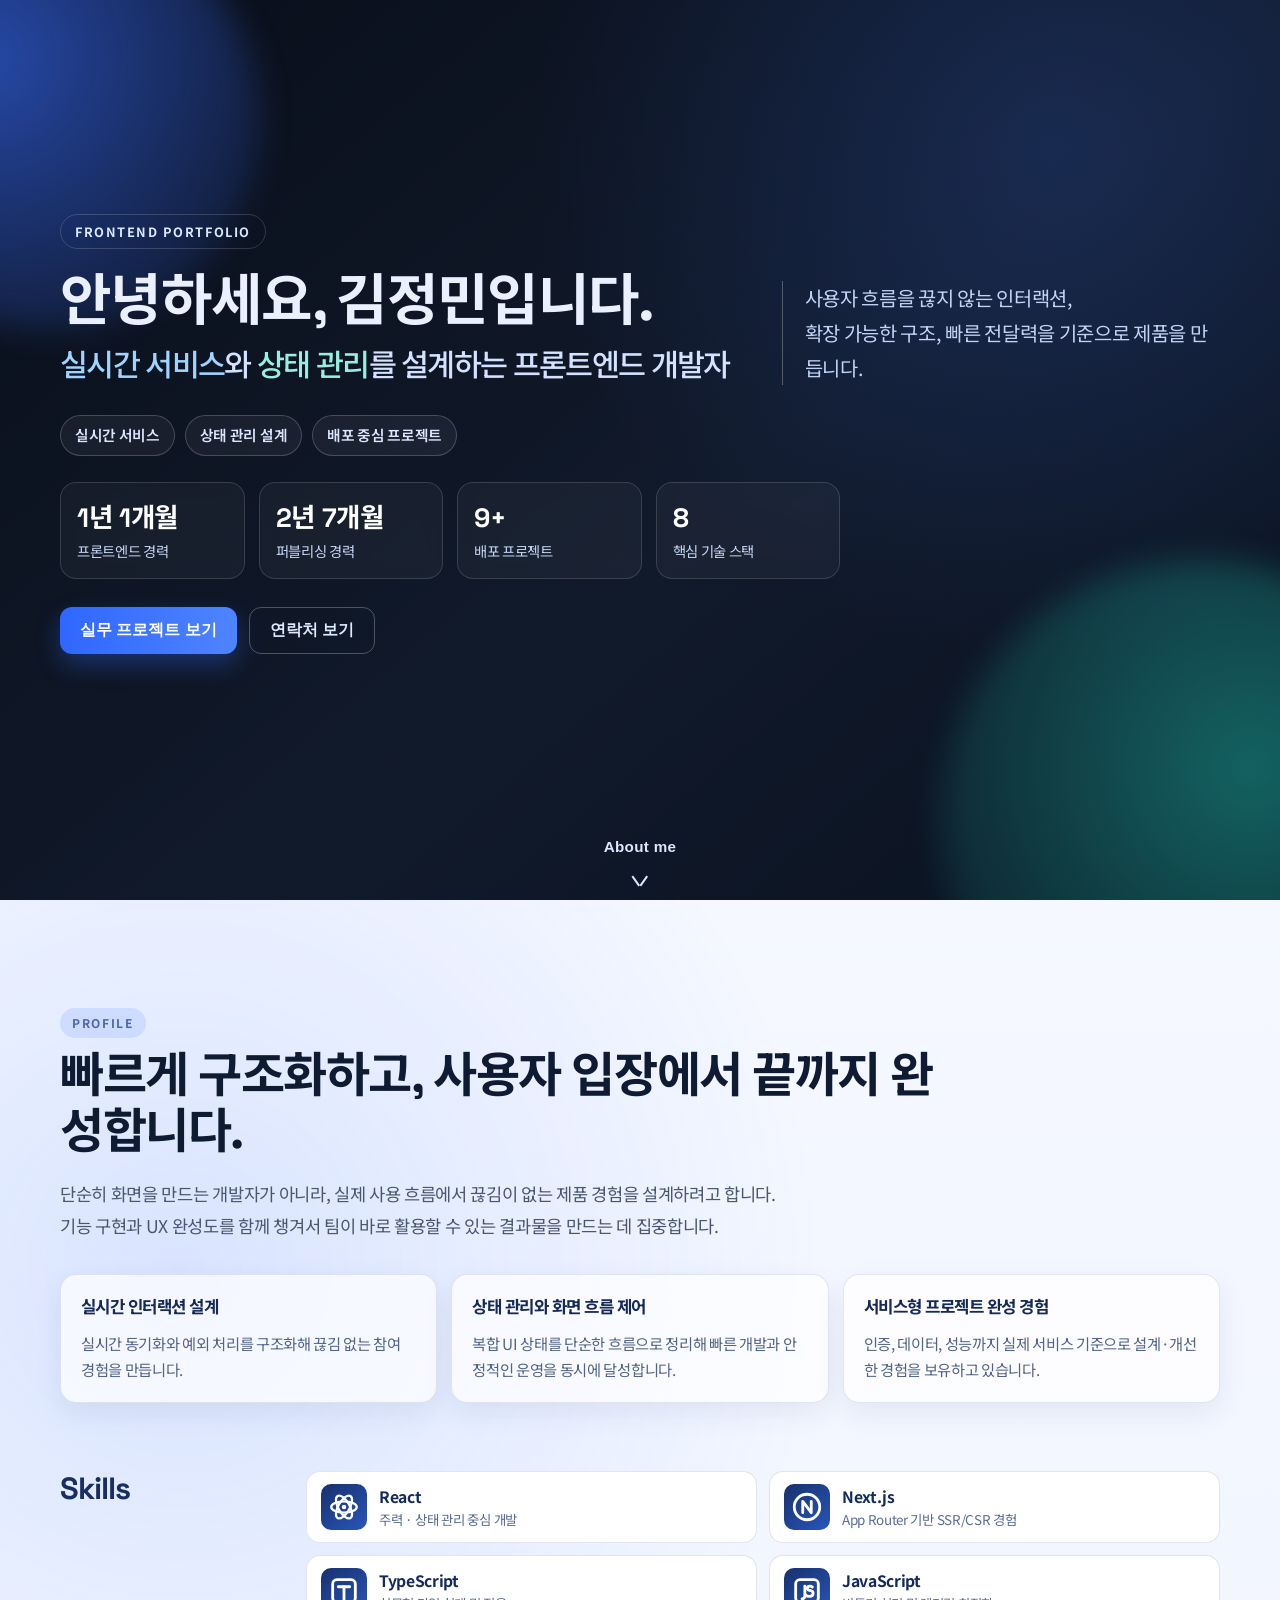
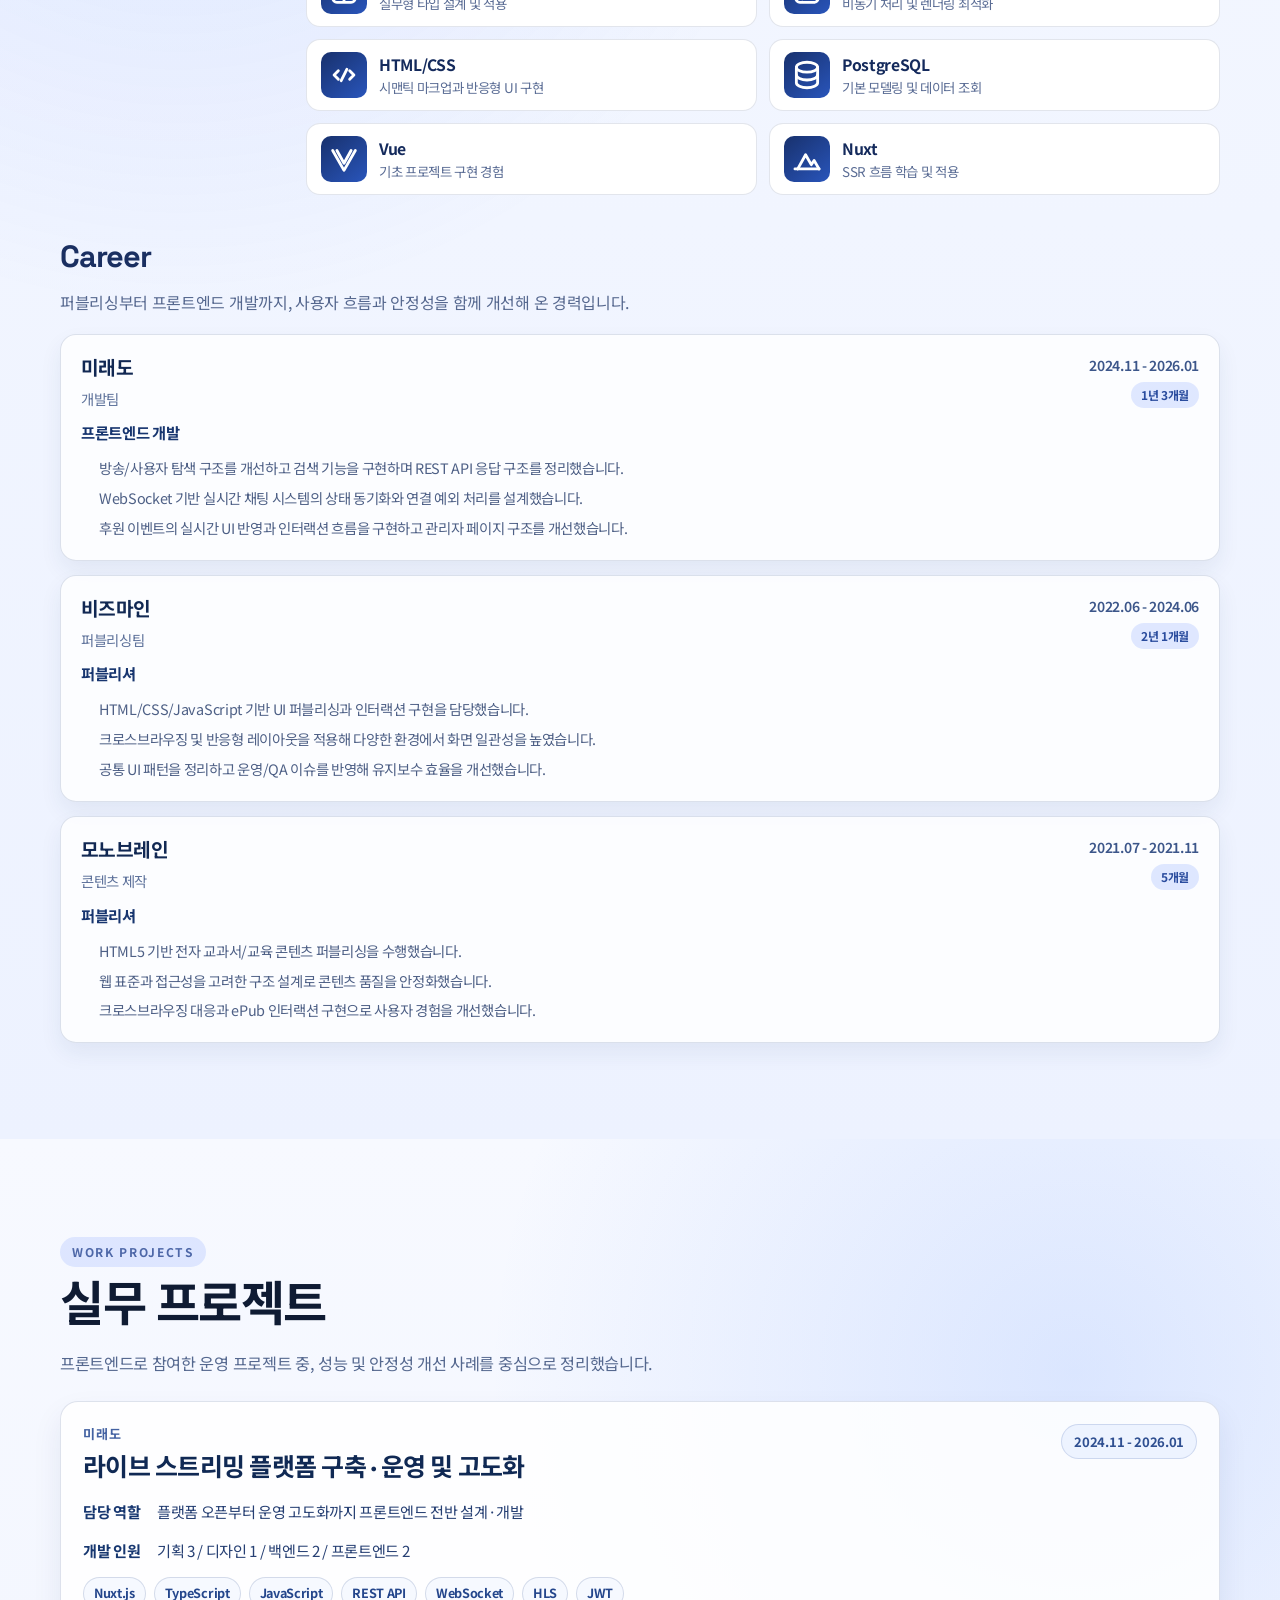
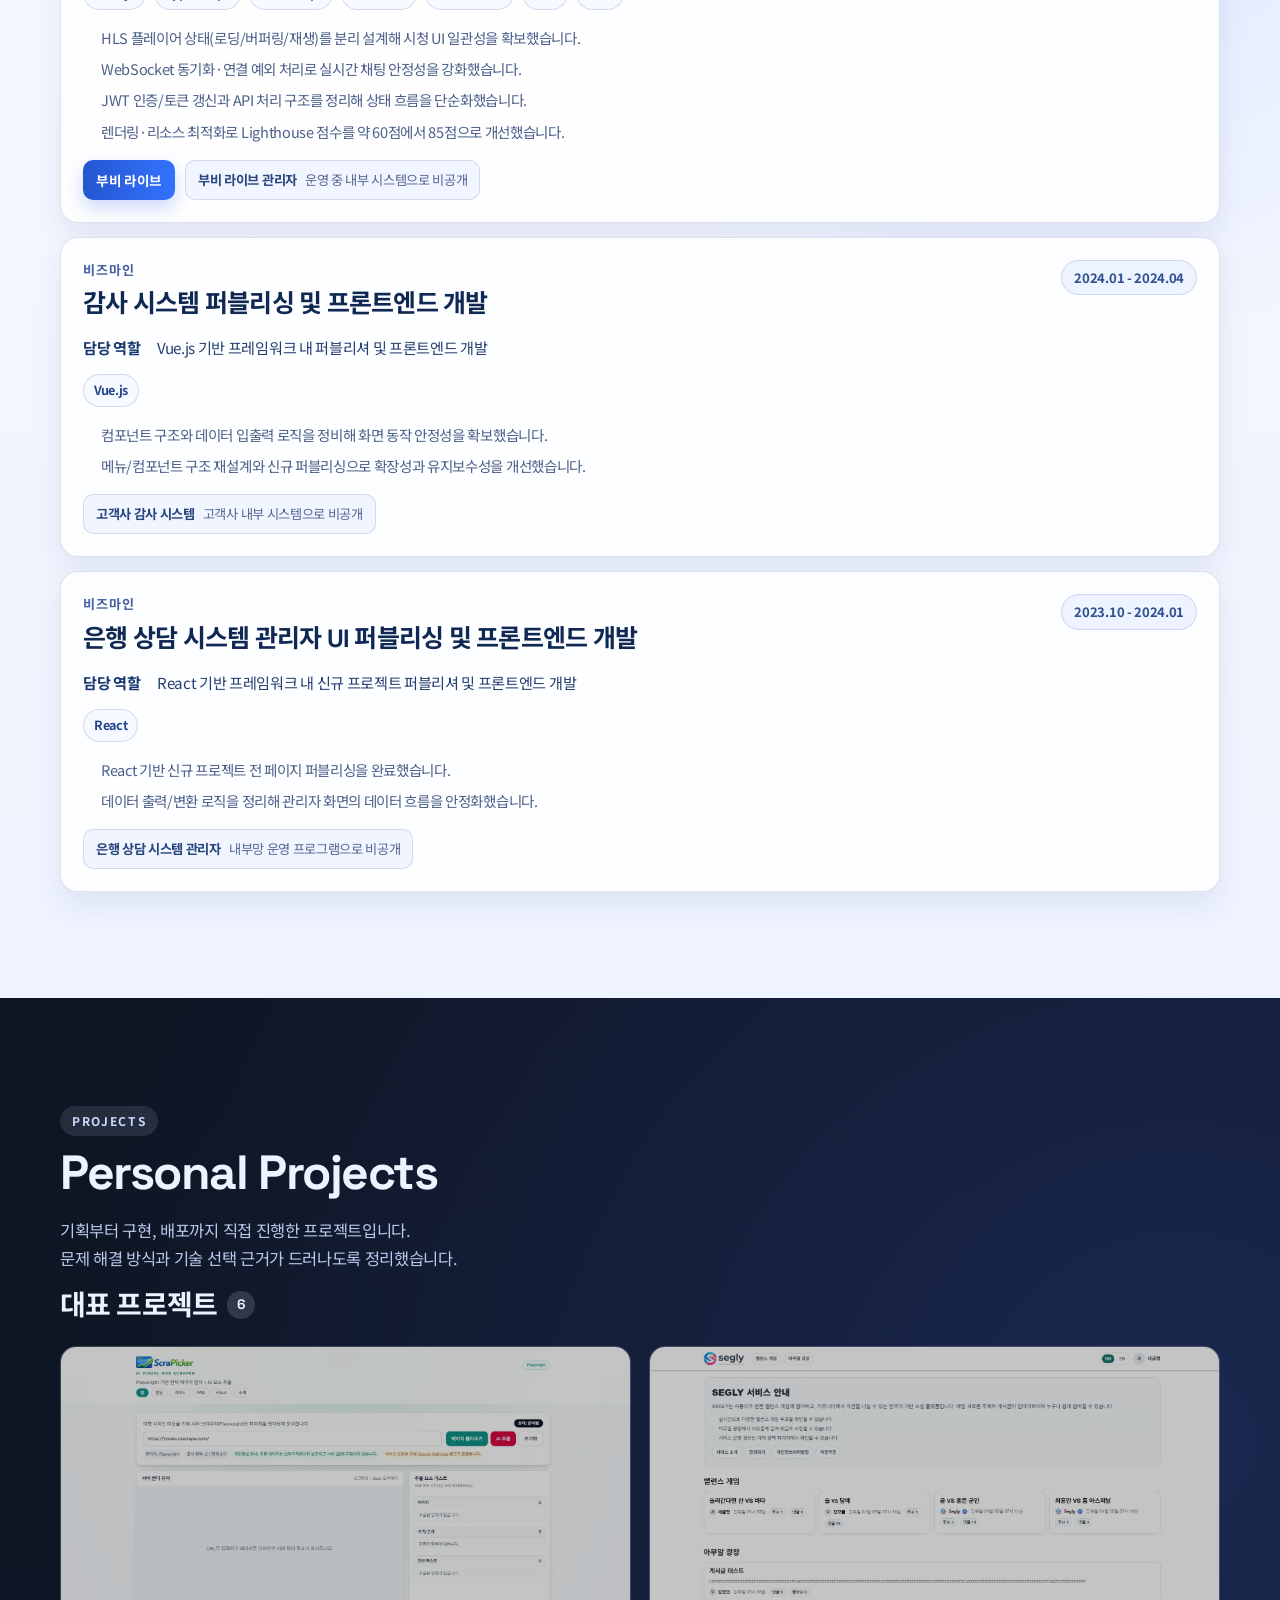
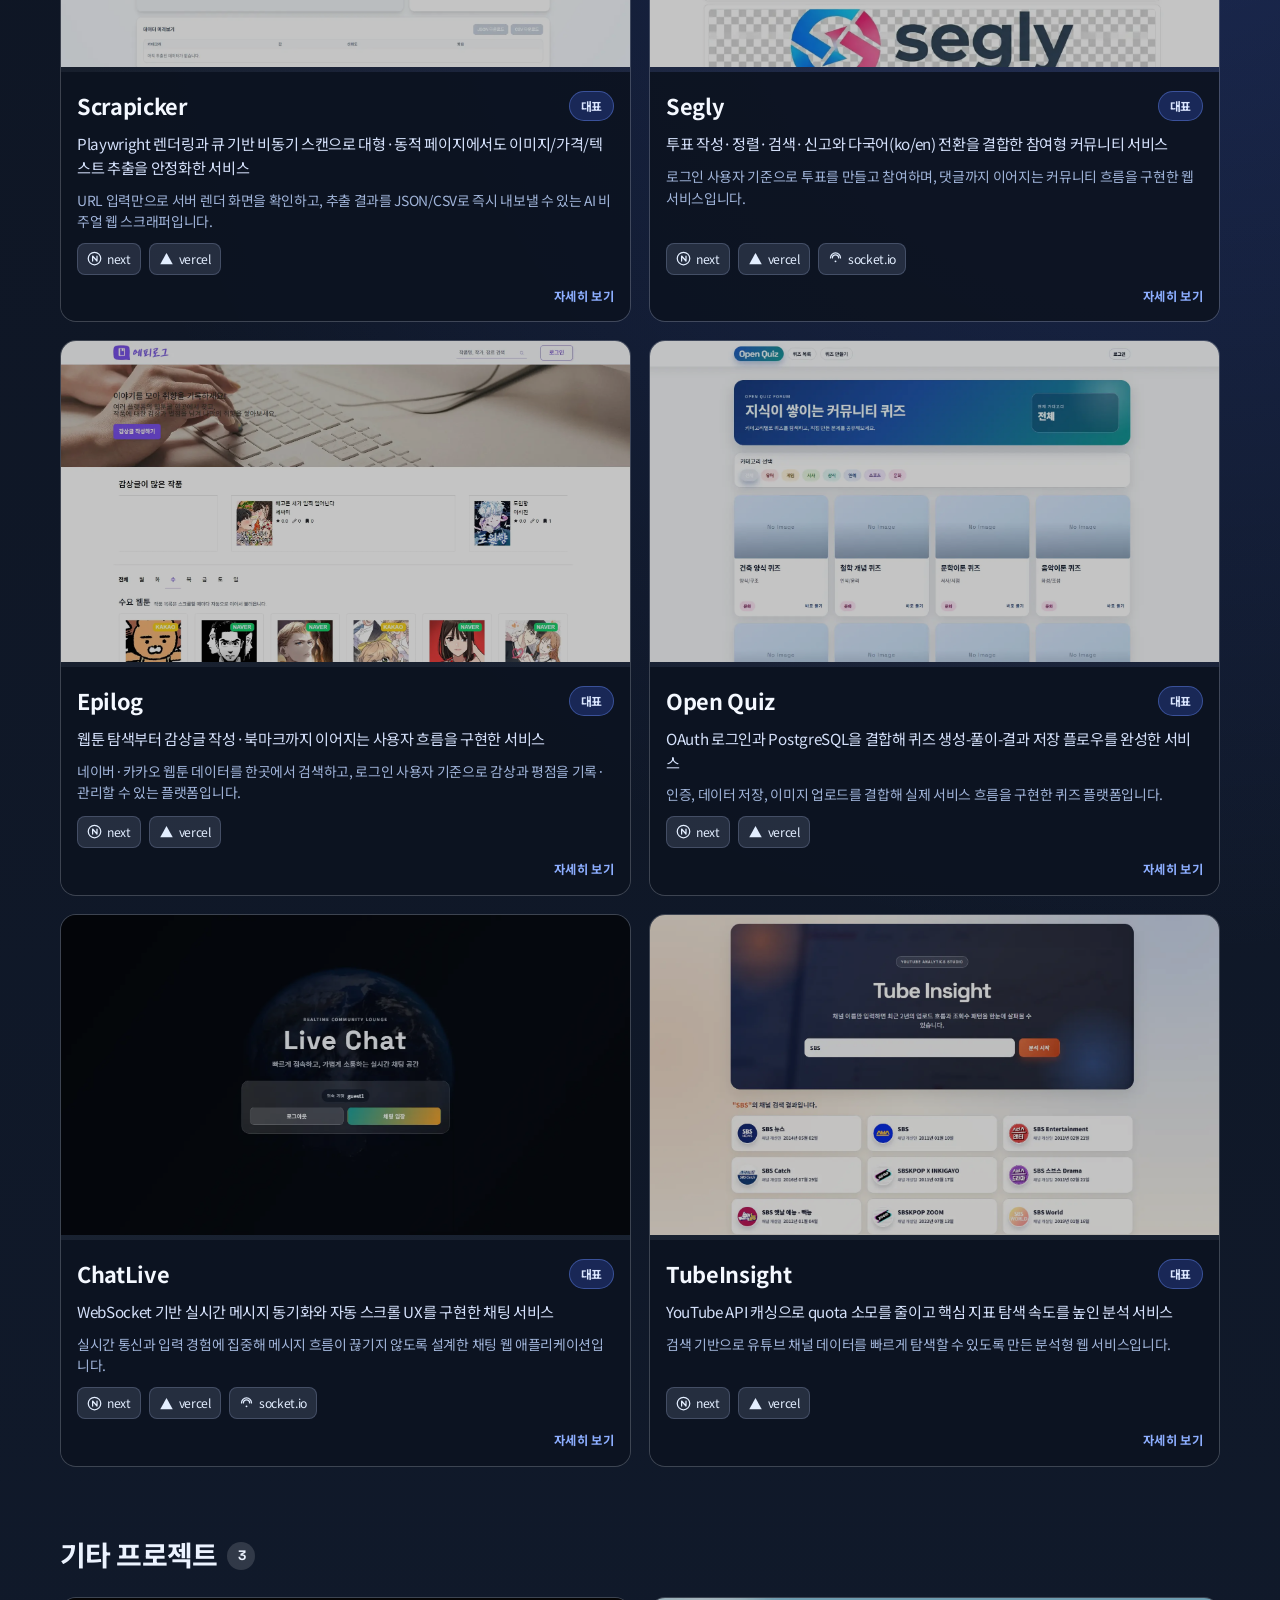
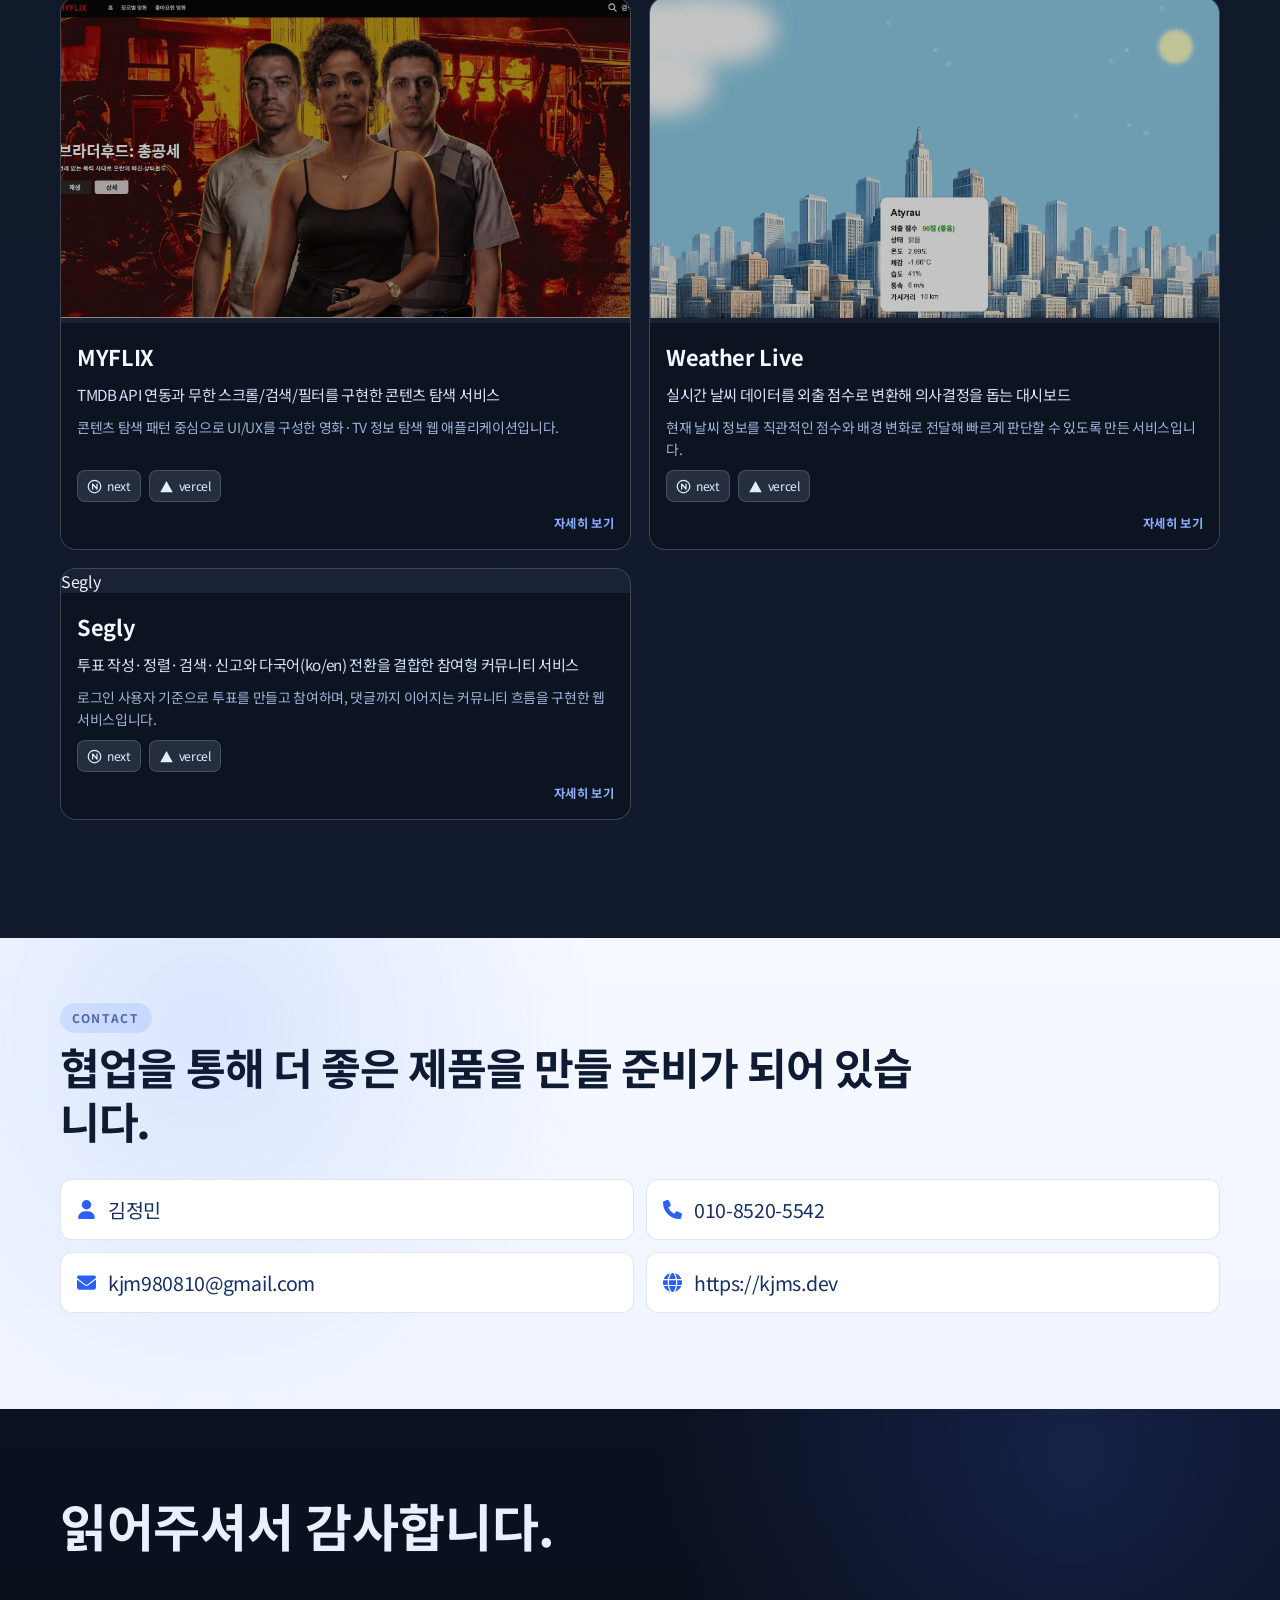
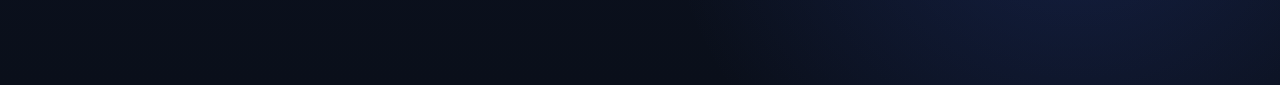
==== commit 753d1884: "Add files via upload" ====
--- a/index.html
+++ b/index.html
@@ -1 +1 @@
-<!doctype html><html lang="en"><head><meta charset="utf-8"/><link rel="icon" href="./portfolio_favicon_512.png"><meta name="viewport" content="width=device-width,initial-scale=1"/><meta name="theme-color" content="#000000"/><title>웹개발자 김정민 - 포트폴리오</title><script defer="defer" src="/static/js/main.77f20a88.js"></script><link href="/static/css/main.5278d500.css" rel="stylesheet"></head><body><noscript>You need to enable JavaScript to run this app.</noscript><div id="root"></div></body></html>+<!doctype html><html lang="en"><head><meta charset="utf-8"/><link rel="icon" href="./portfolio_favicon_512.png"><meta name="viewport" content="width=device-width,initial-scale=1"/><meta name="theme-color" content="#000000"/><title>웹개발자 김정민 - 포트폴리오</title><script defer="defer" src="/static/js/main.4571e500.js"></script><link href="/static/css/main.5278d500.css" rel="stylesheet"></head><body><noscript>You need to enable JavaScript to run this app.</noscript><div id="root"></div></body></html>
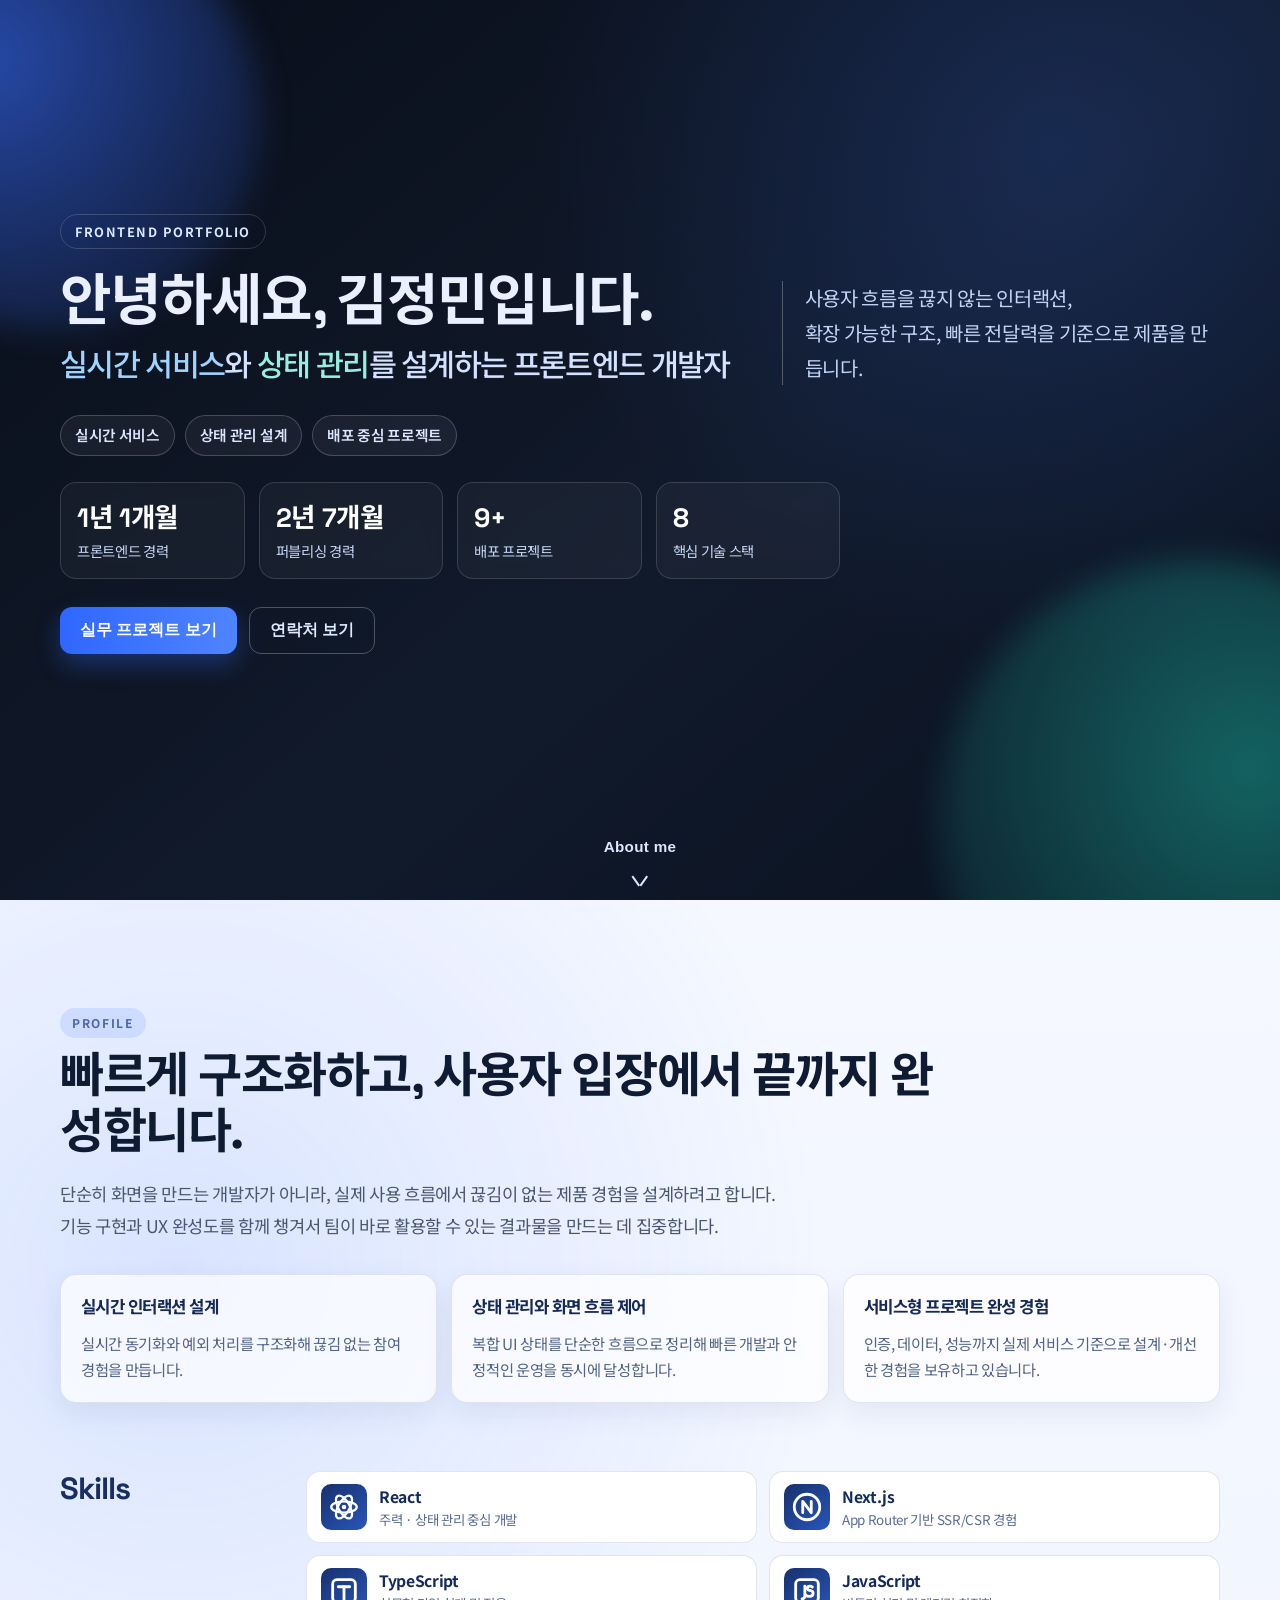
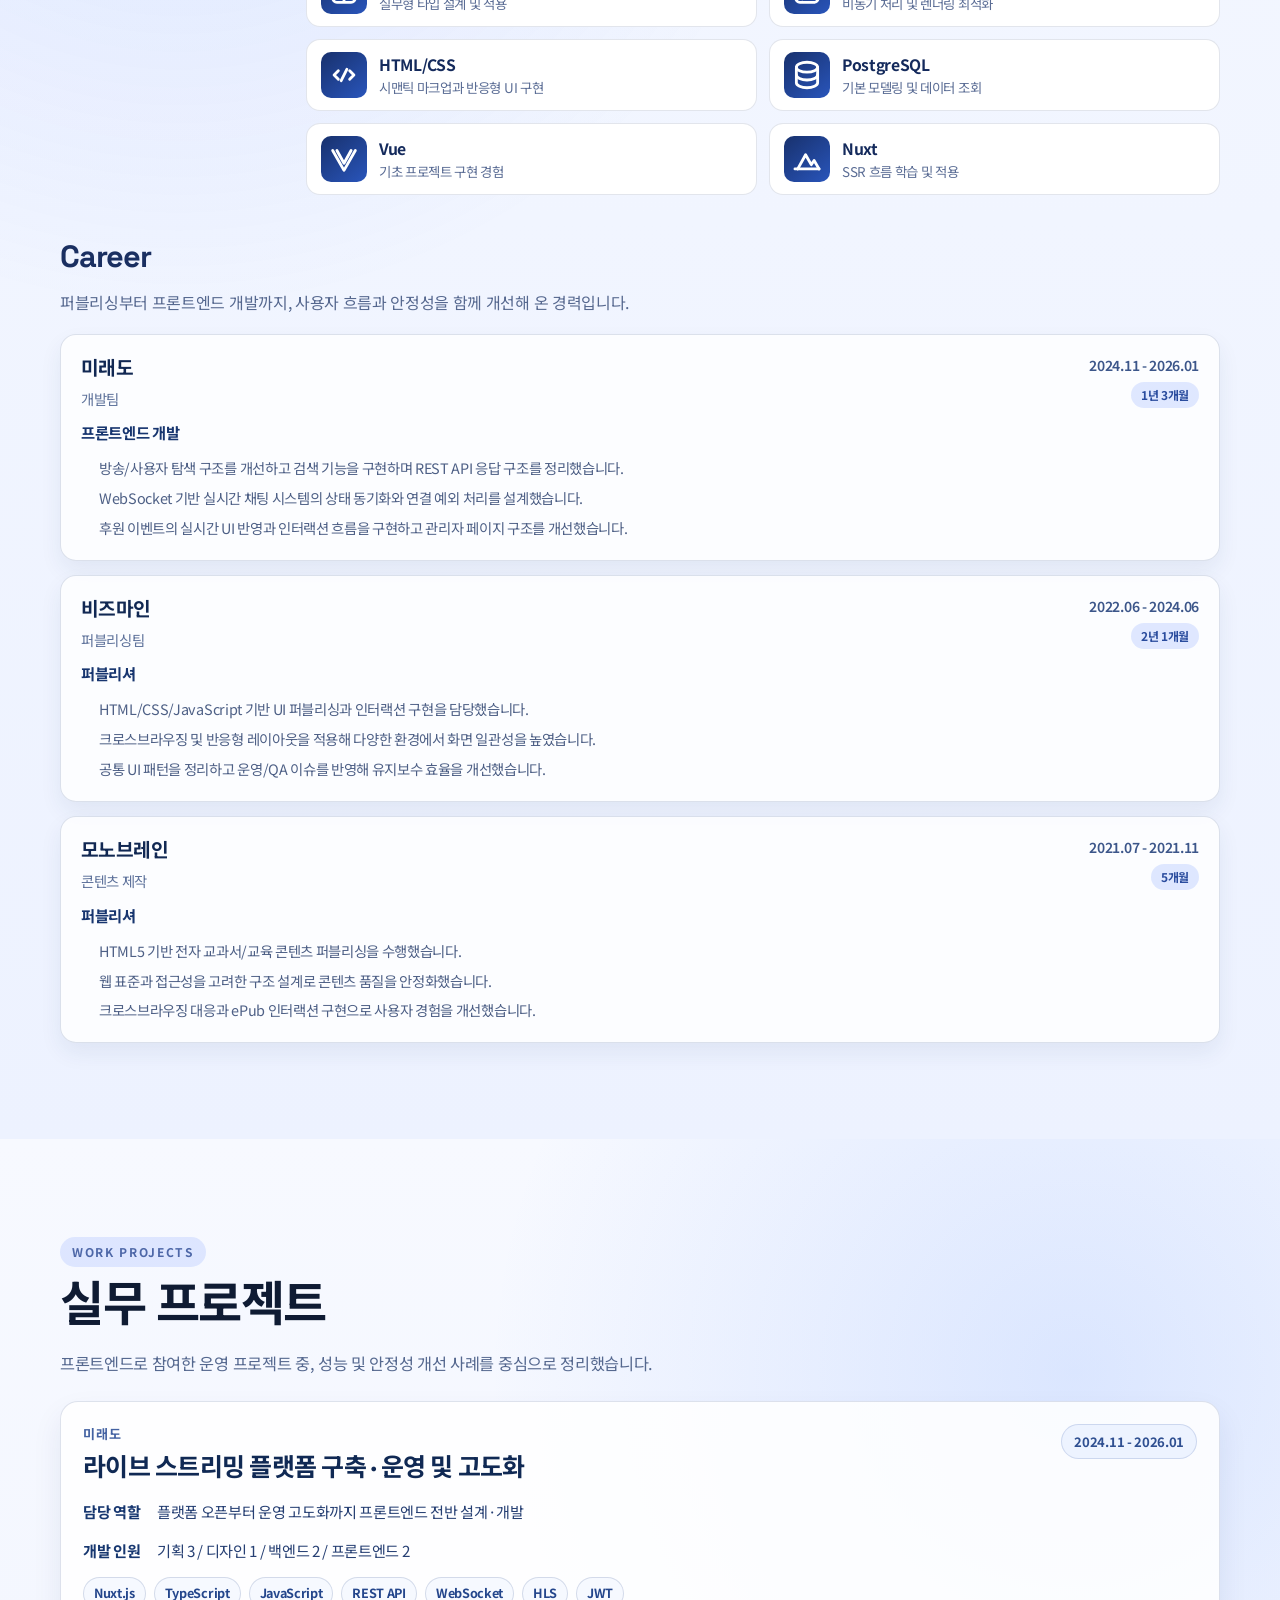
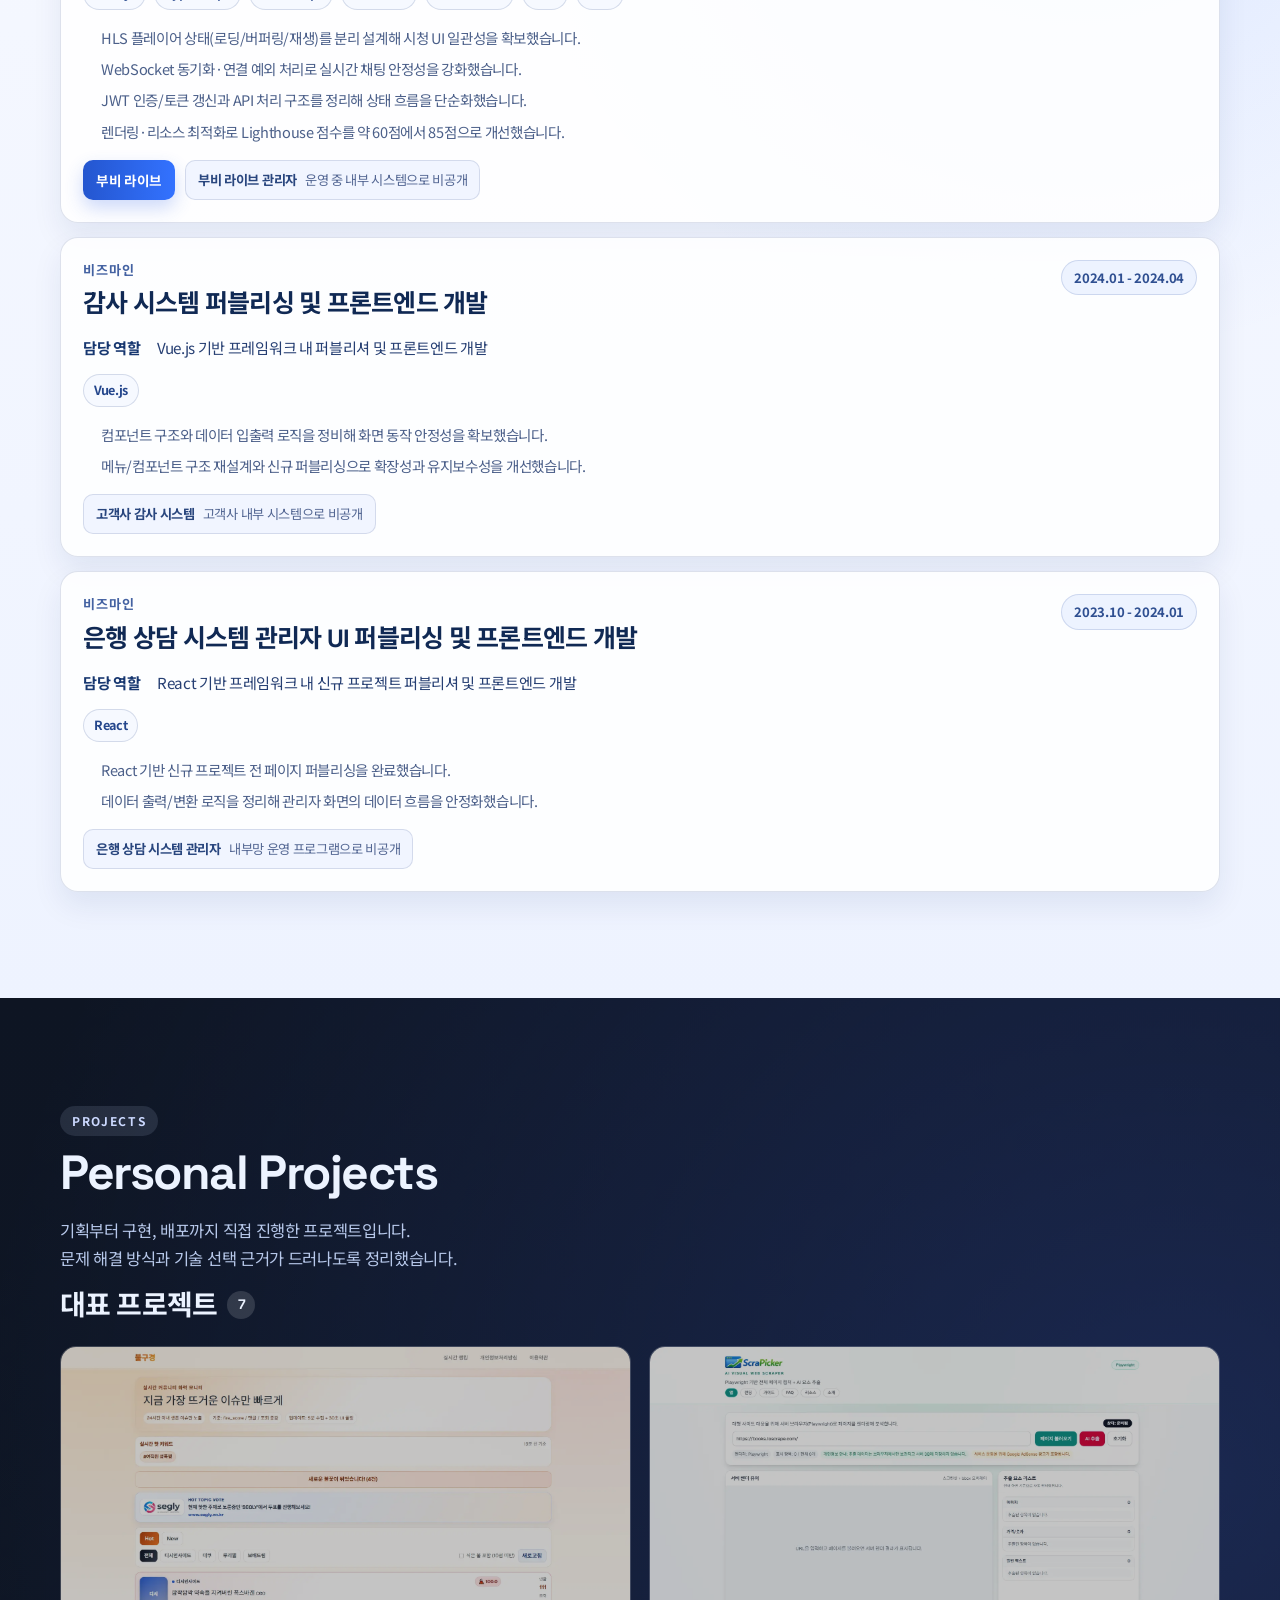
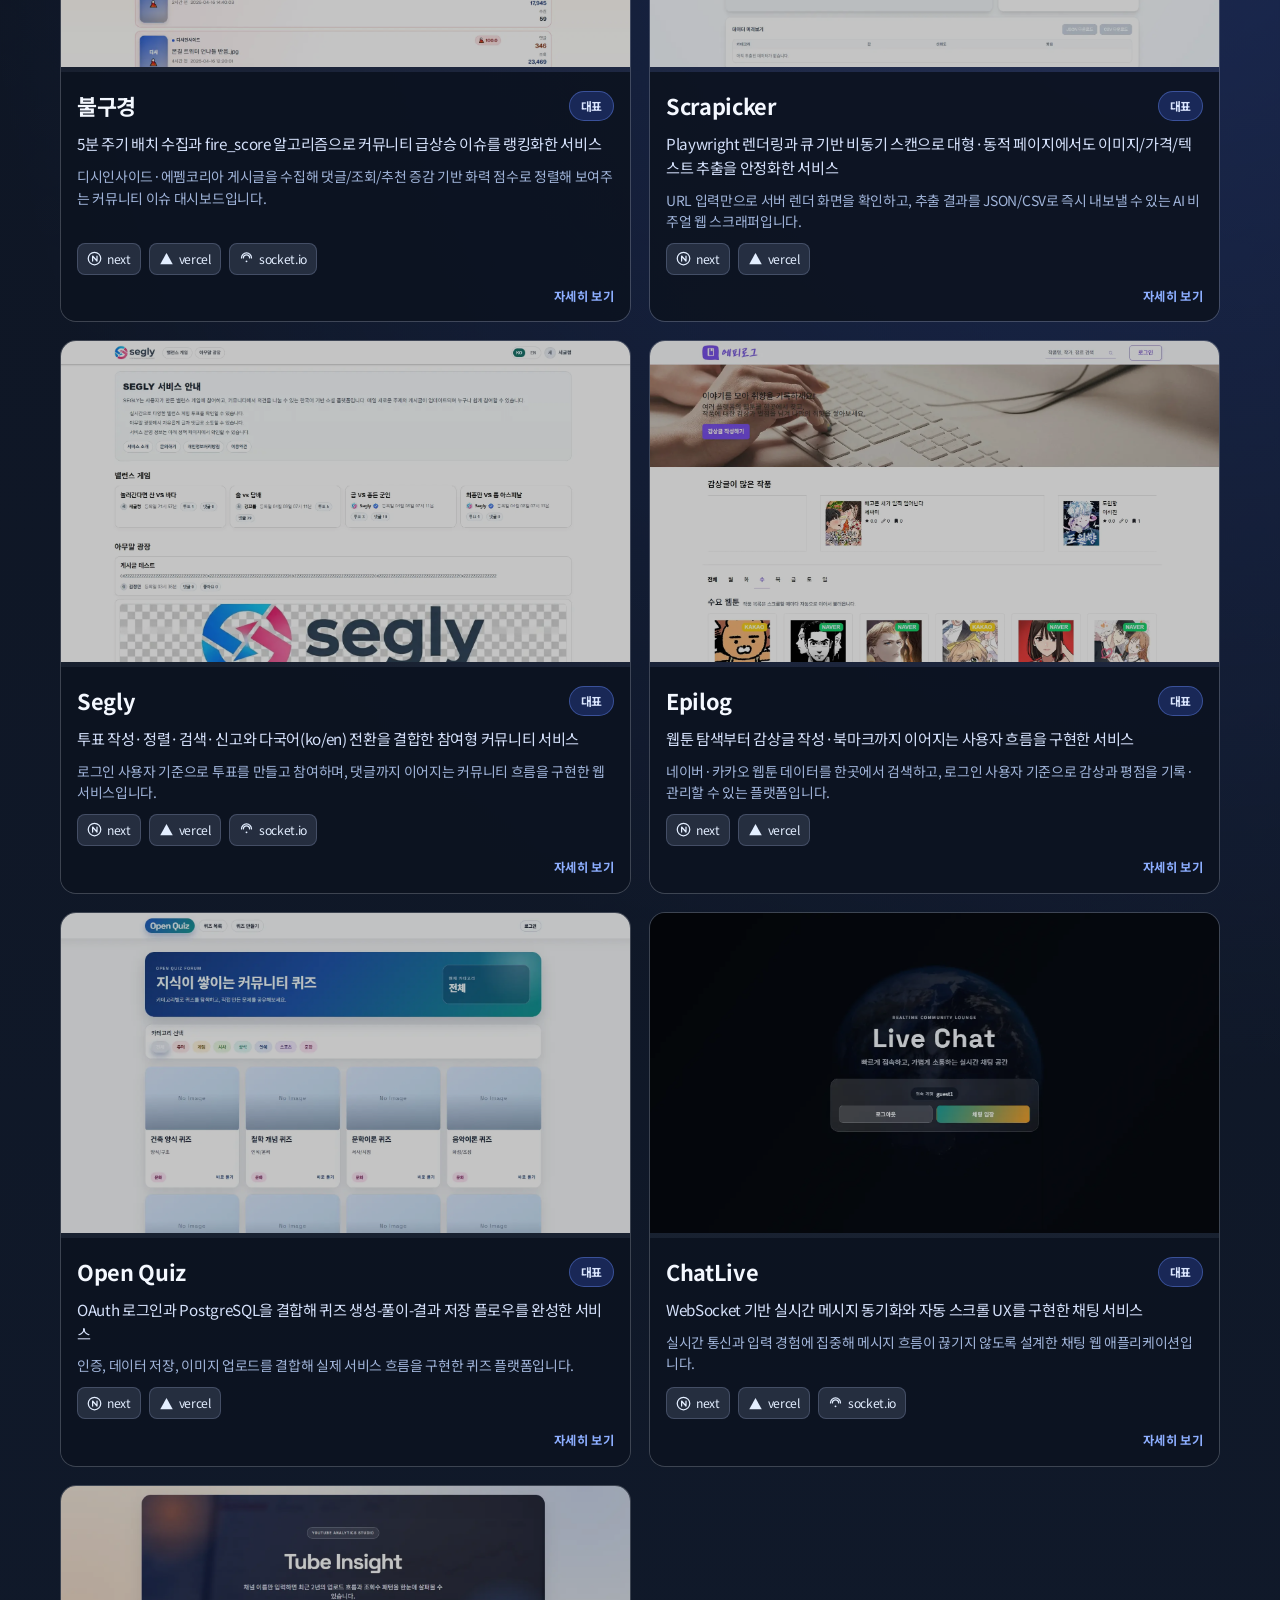
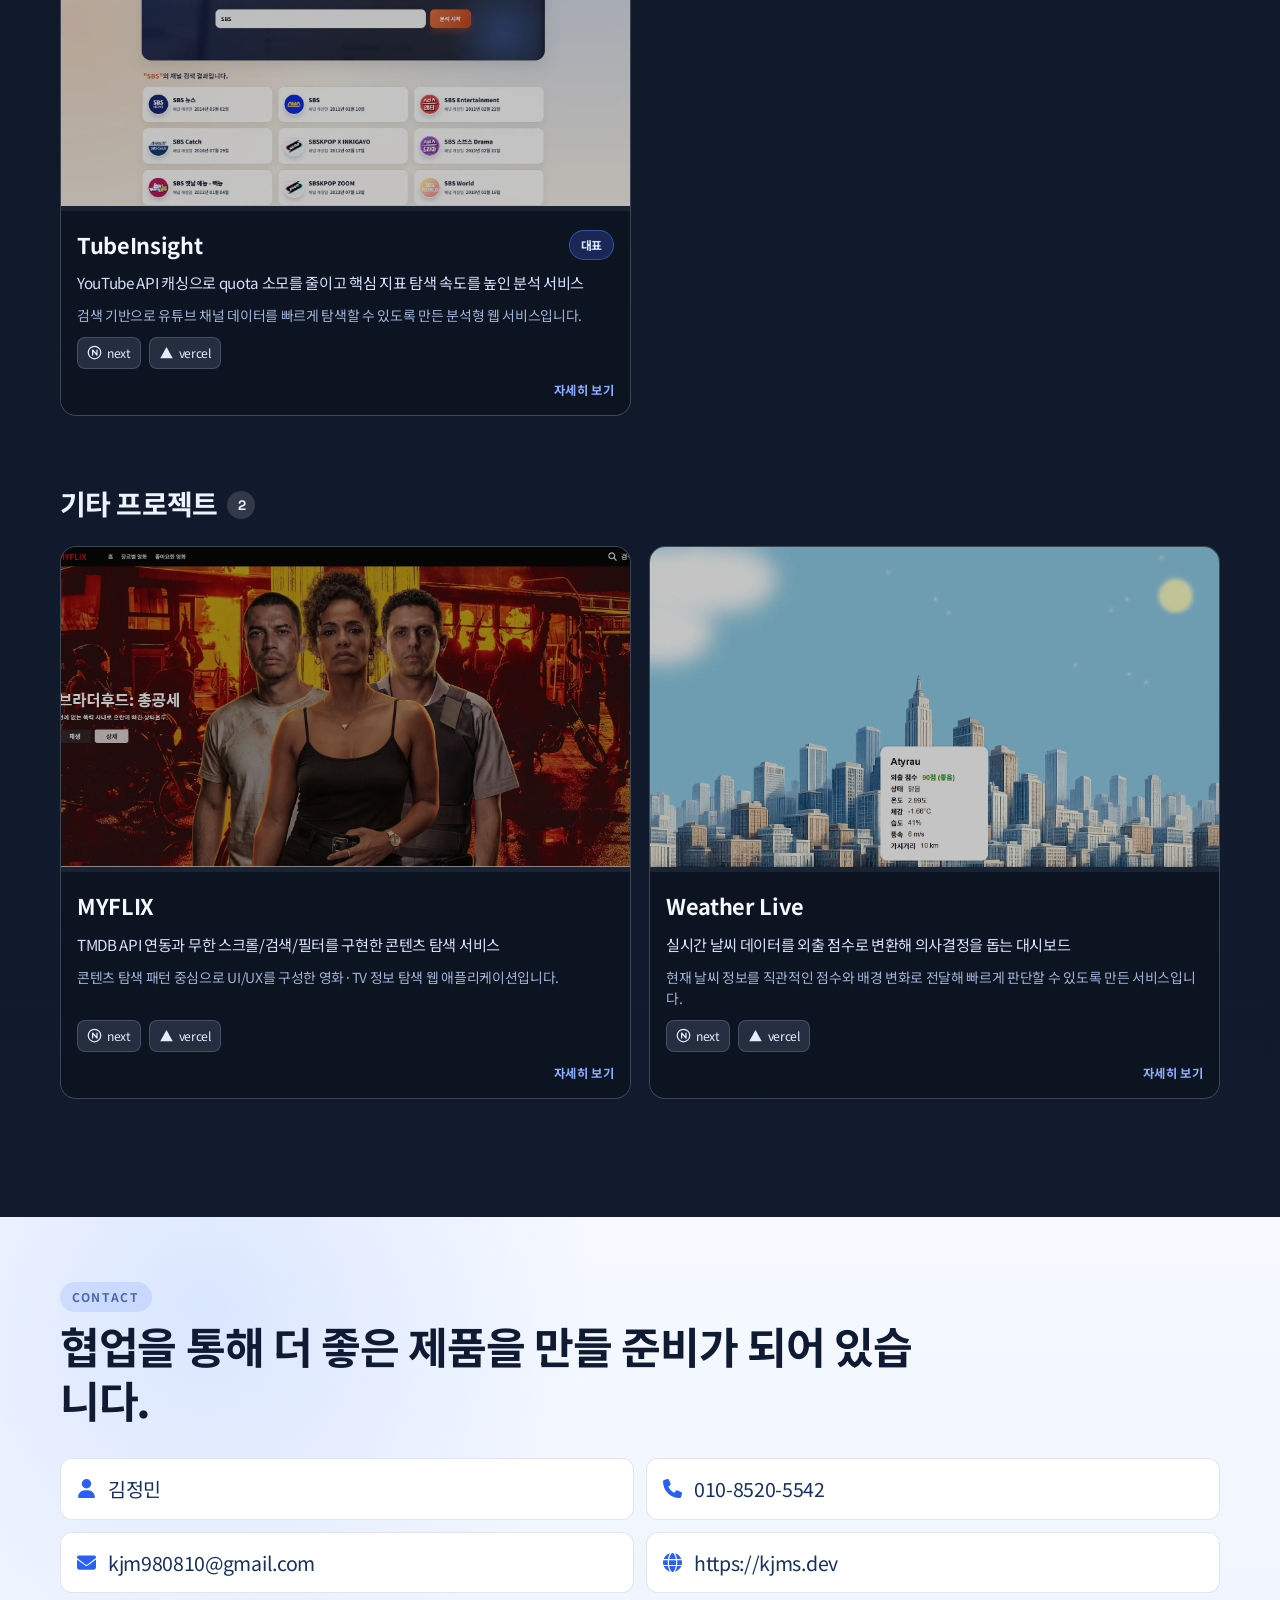
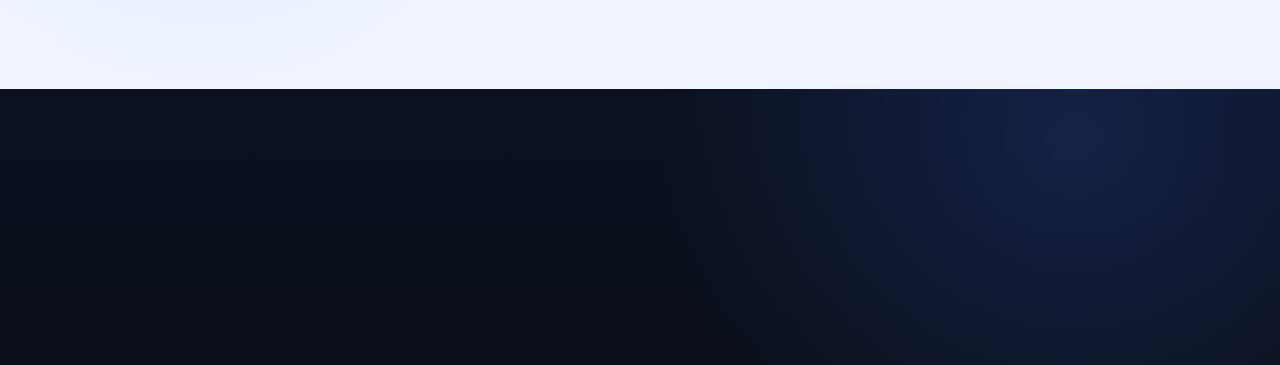
==== commit 783ba1e0: "Add files via upload" ====
--- a/index.html
+++ b/index.html
@@ -1 +1 @@
-<!doctype html><html lang="en"><head><meta charset="utf-8"/><link rel="icon" href="./portfolio_favicon_512.png"><meta name="viewport" content="width=device-width,initial-scale=1"/><meta name="theme-color" content="#000000"/><title>웹개발자 김정민 - 포트폴리오</title><script defer="defer" src="/static/js/main.4571e500.js"></script><link href="/static/css/main.5278d500.css" rel="stylesheet"></head><body><noscript>You need to enable JavaScript to run this app.</noscript><div id="root"></div></body></html>+<!doctype html><html lang="en"><head><meta charset="utf-8"/><link rel="icon" href="./portfolio_favicon_512.png"><meta name="viewport" content="width=device-width,initial-scale=1"/><meta name="theme-color" content="#000000"/><title>웹개발자 김정민 - 포트폴리오</title><script defer="defer" src="/static/js/main.f6414c0c.js"></script><link href="/static/css/main.5278d500.css" rel="stylesheet"></head><body><noscript>You need to enable JavaScript to run this app.</noscript><div id="root"></div></body></html>
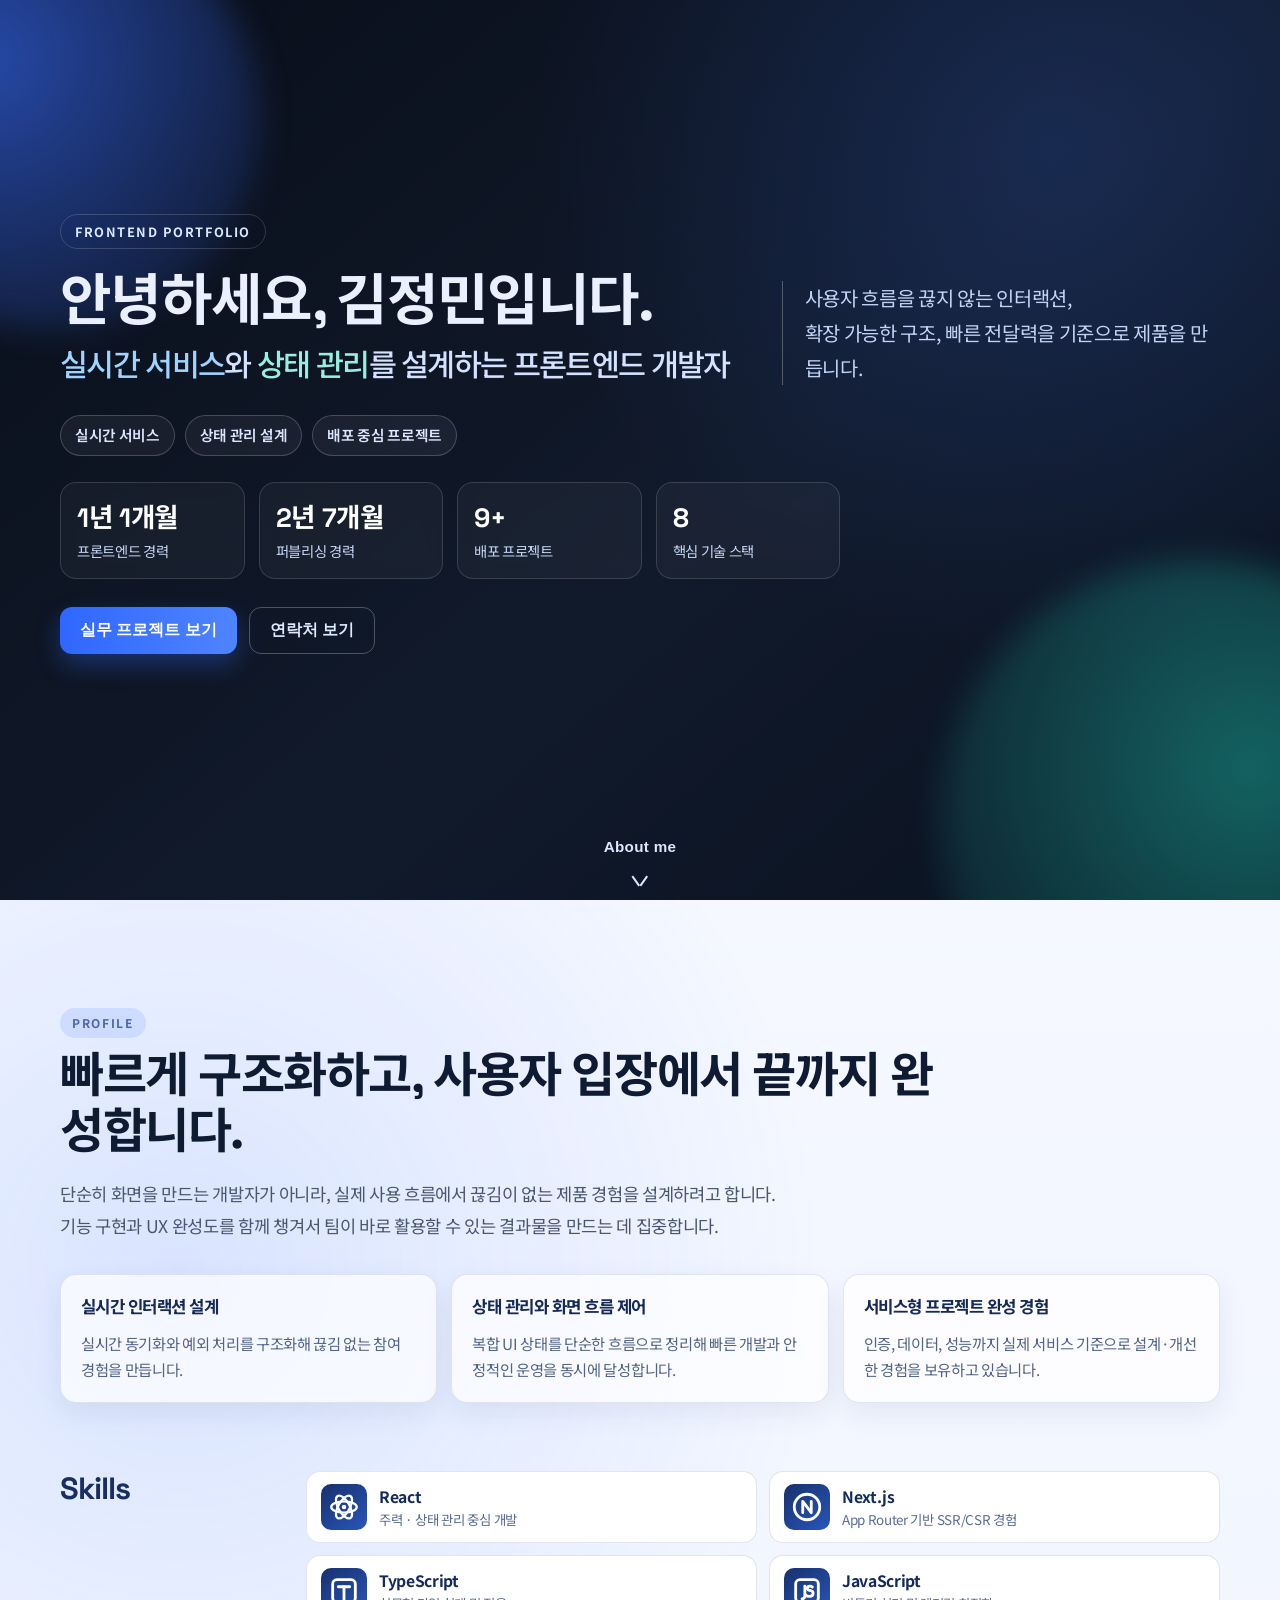
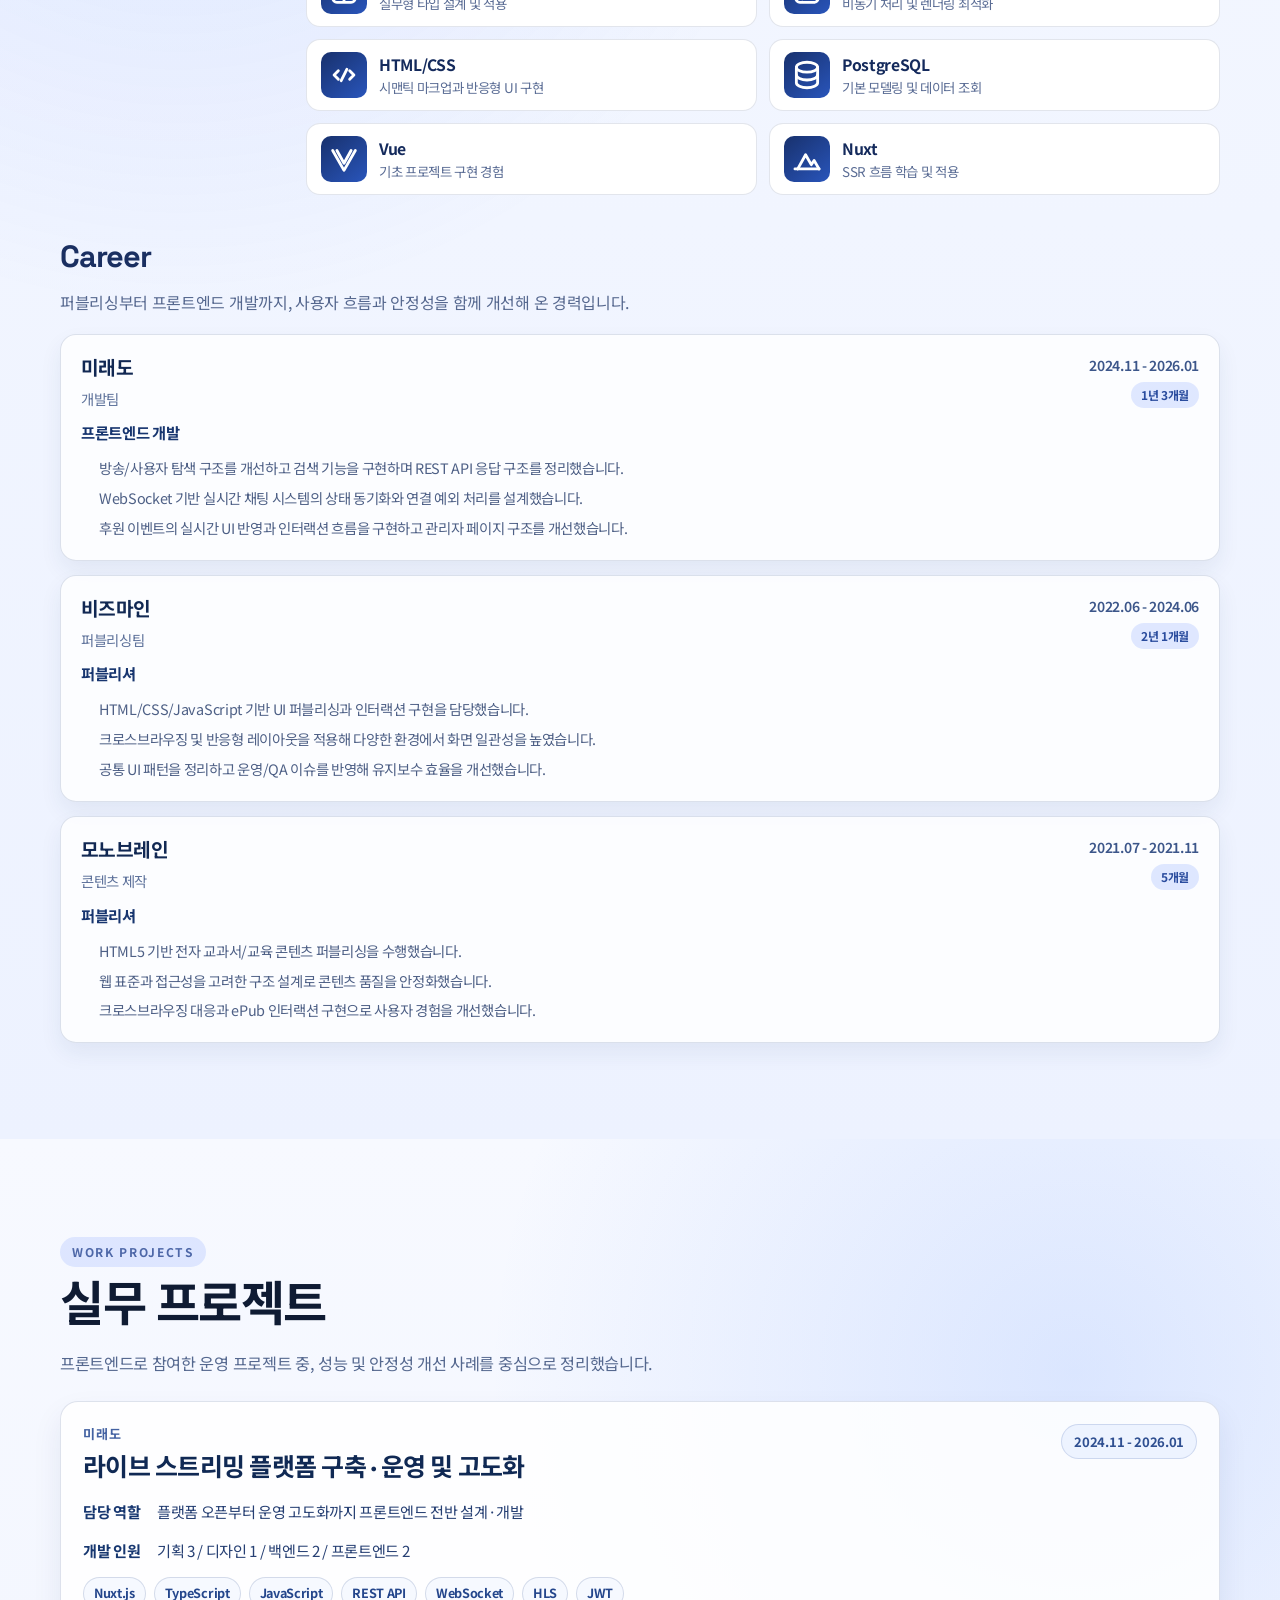
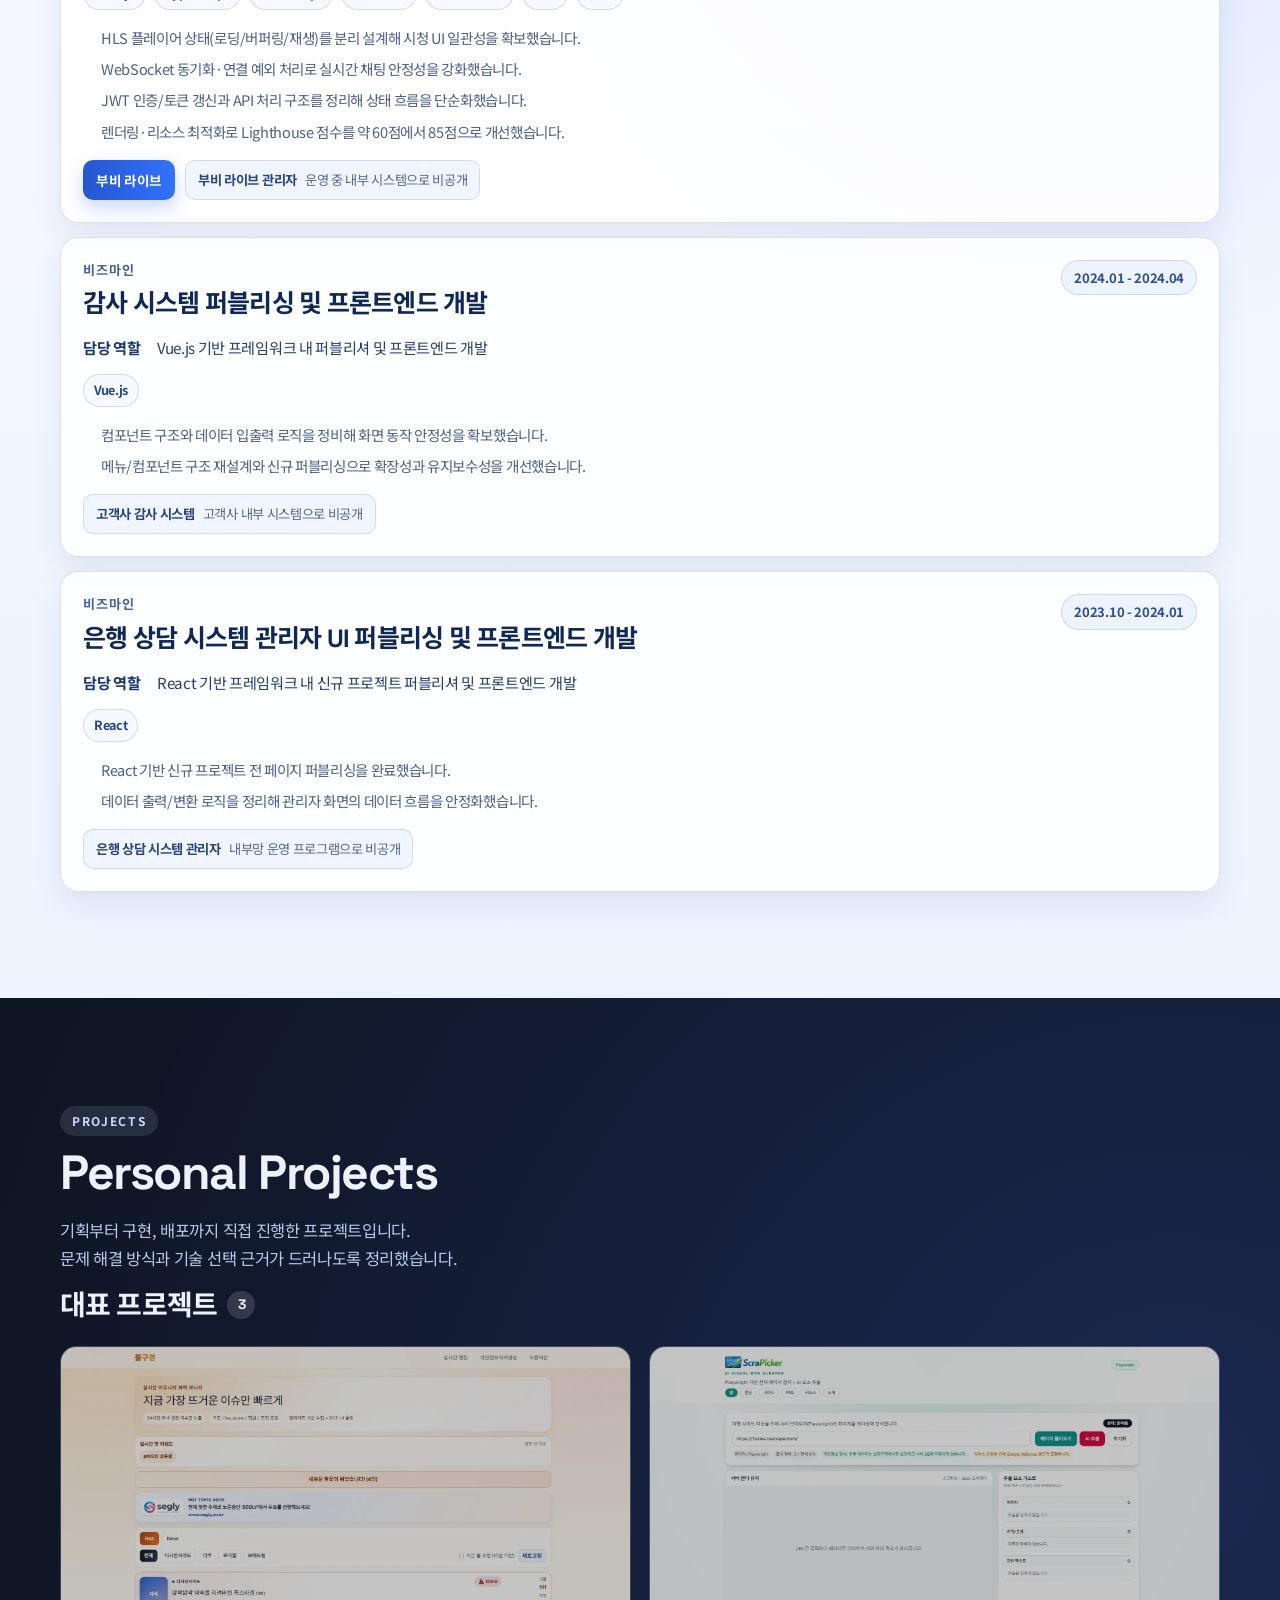
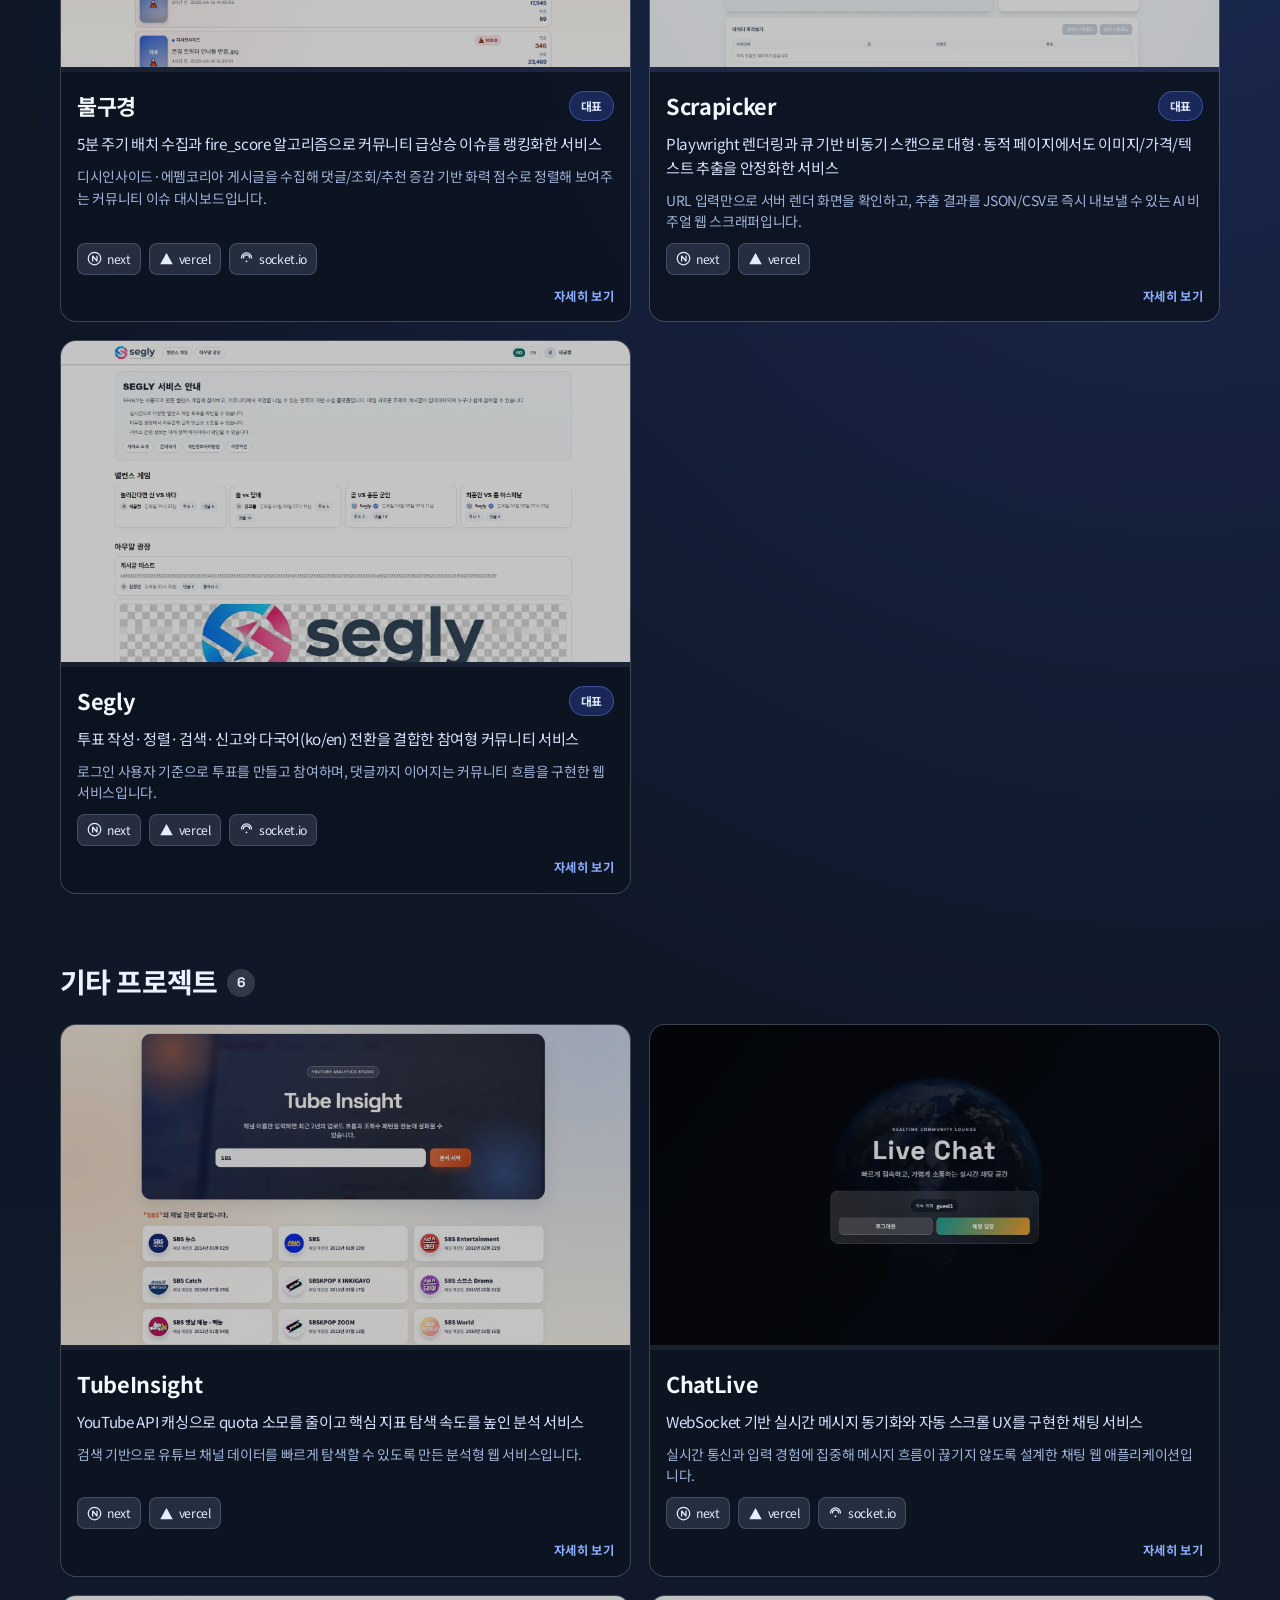
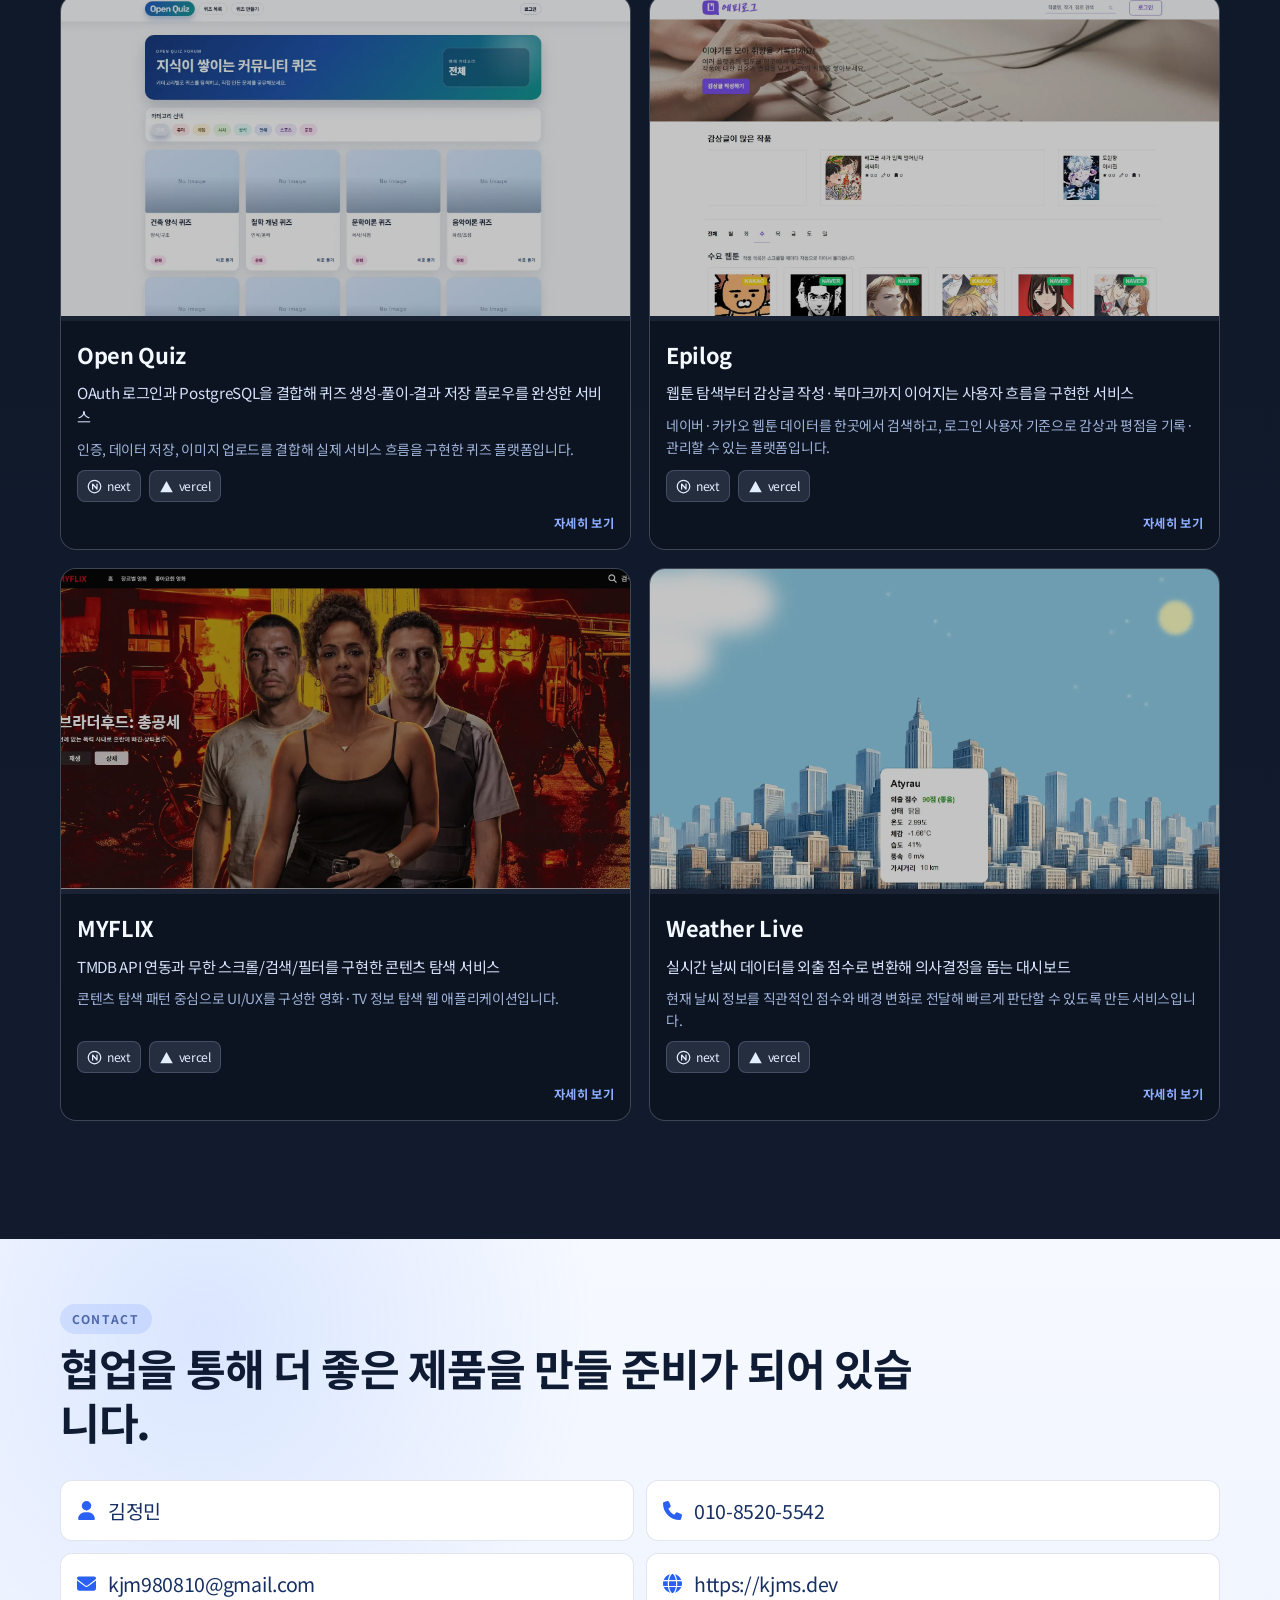
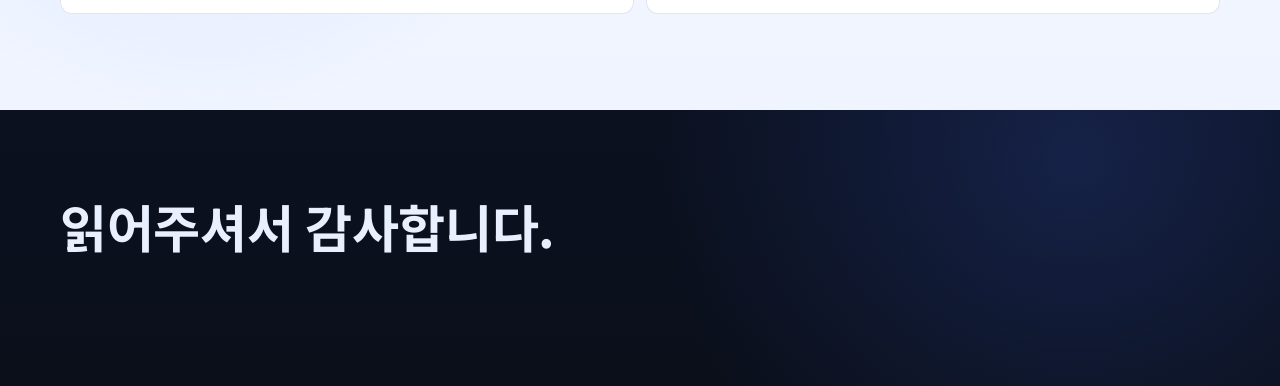
==== commit 2ee12e14: "Add files via upload" ====
--- a/index.html
+++ b/index.html
@@ -1 +1 @@
-<!doctype html><html lang="en"><head><meta charset="utf-8"/><link rel="icon" href="./portfolio_favicon_512.png"><meta name="viewport" content="width=device-width,initial-scale=1"/><meta name="theme-color" content="#000000"/><title>웹개발자 김정민 - 포트폴리오</title><script defer="defer" src="/static/js/main.f6414c0c.js"></script><link href="/static/css/main.5278d500.css" rel="stylesheet"></head><body><noscript>You need to enable JavaScript to run this app.</noscript><div id="root"></div></body></html>+<!doctype html><html lang="en"><head><meta charset="utf-8"/><link rel="icon" href="./portfolio_favicon_512.png"><meta name="viewport" content="width=device-width,initial-scale=1"/><meta name="theme-color" content="#000000"/><title>웹개발자 김정민 - 포트폴리오</title><script defer="defer" src="/static/js/main.f3e84559.js"></script><link href="/static/css/main.5278d500.css" rel="stylesheet"></head><body><noscript>You need to enable JavaScript to run this app.</noscript><div id="root"></div></body></html>
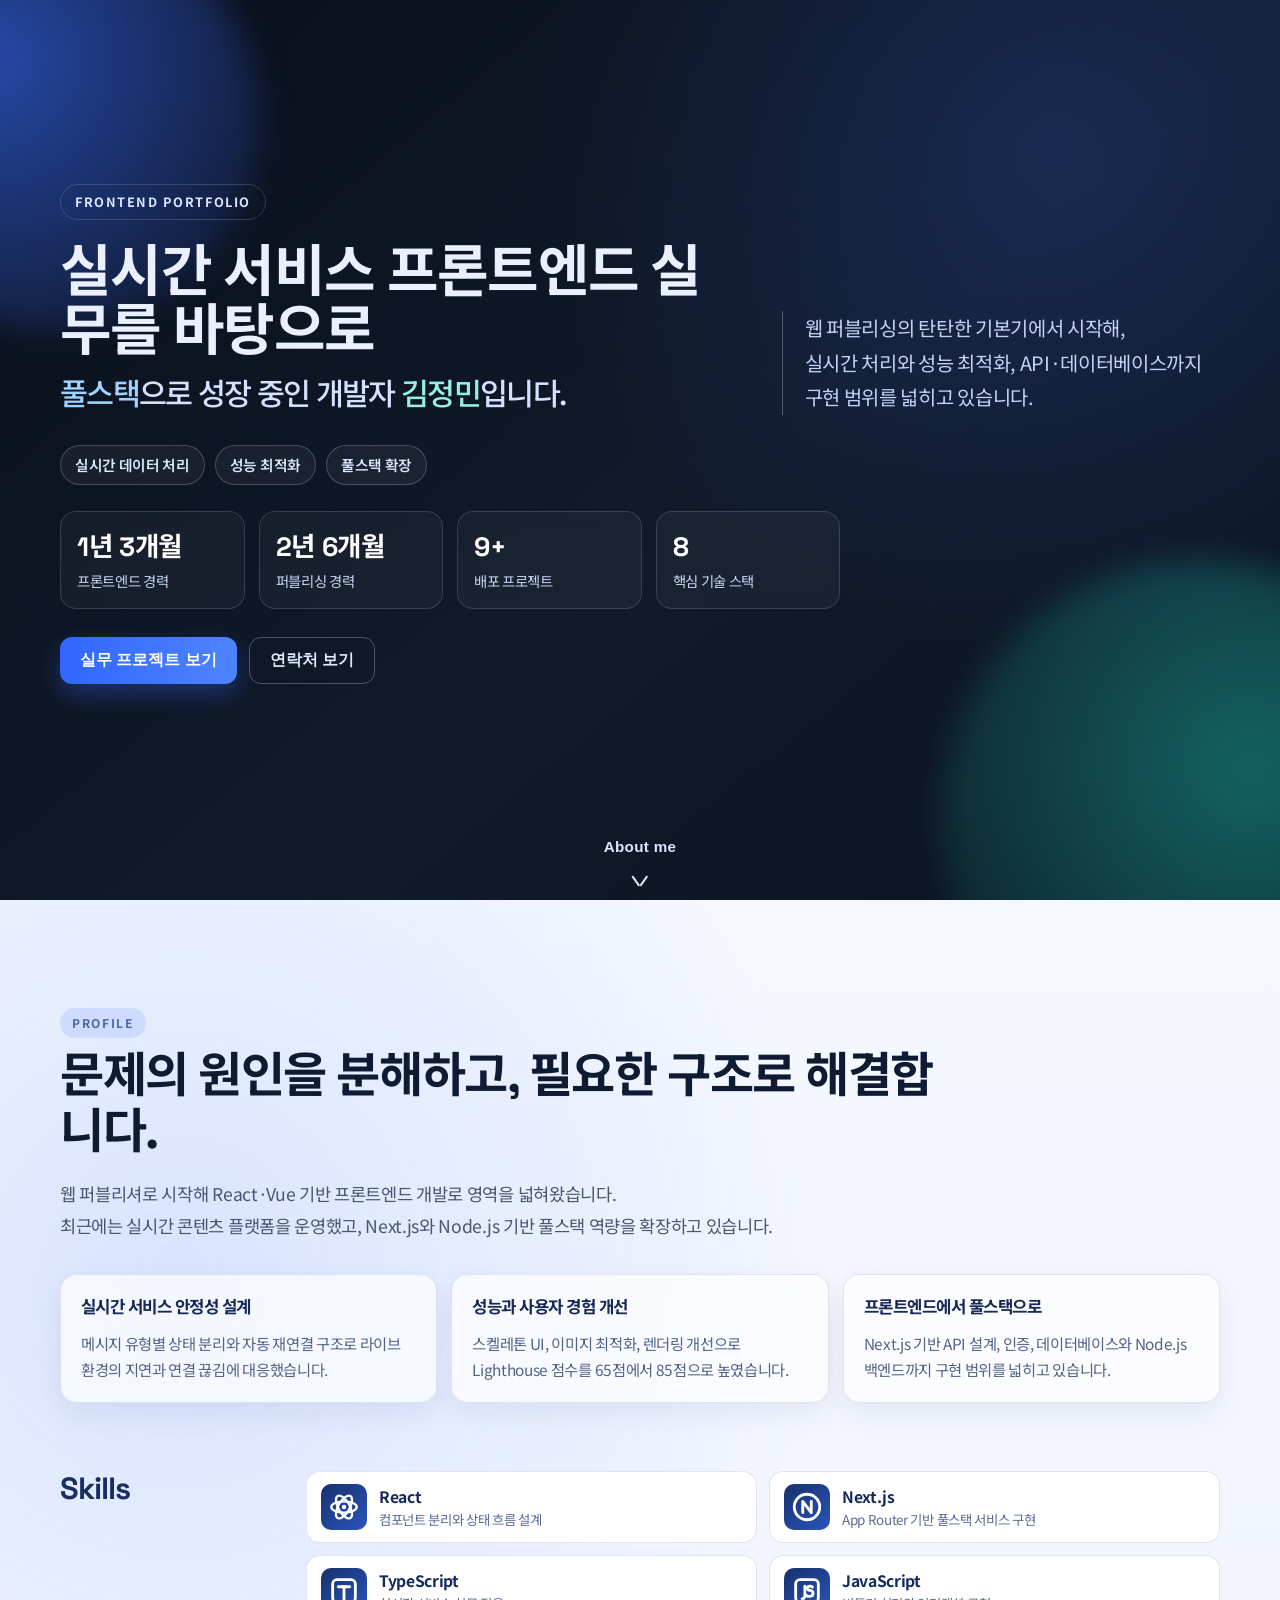
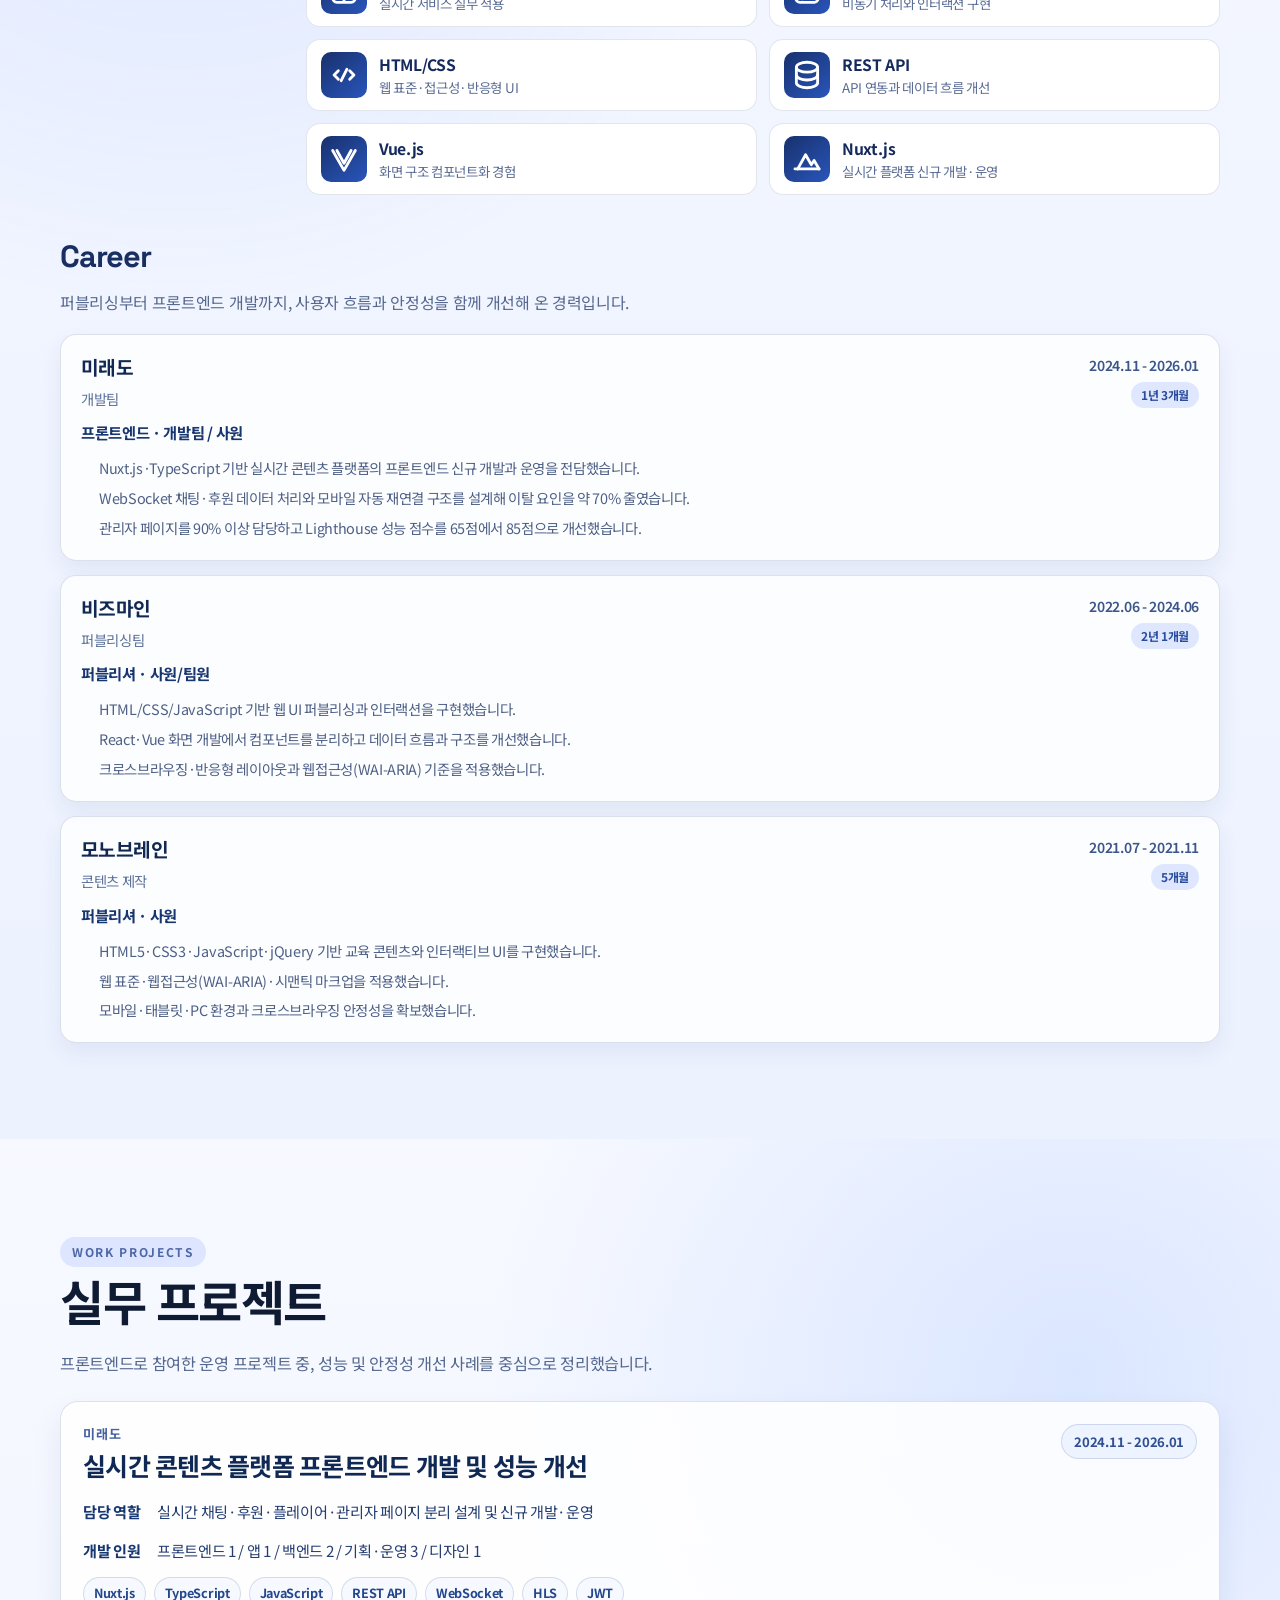
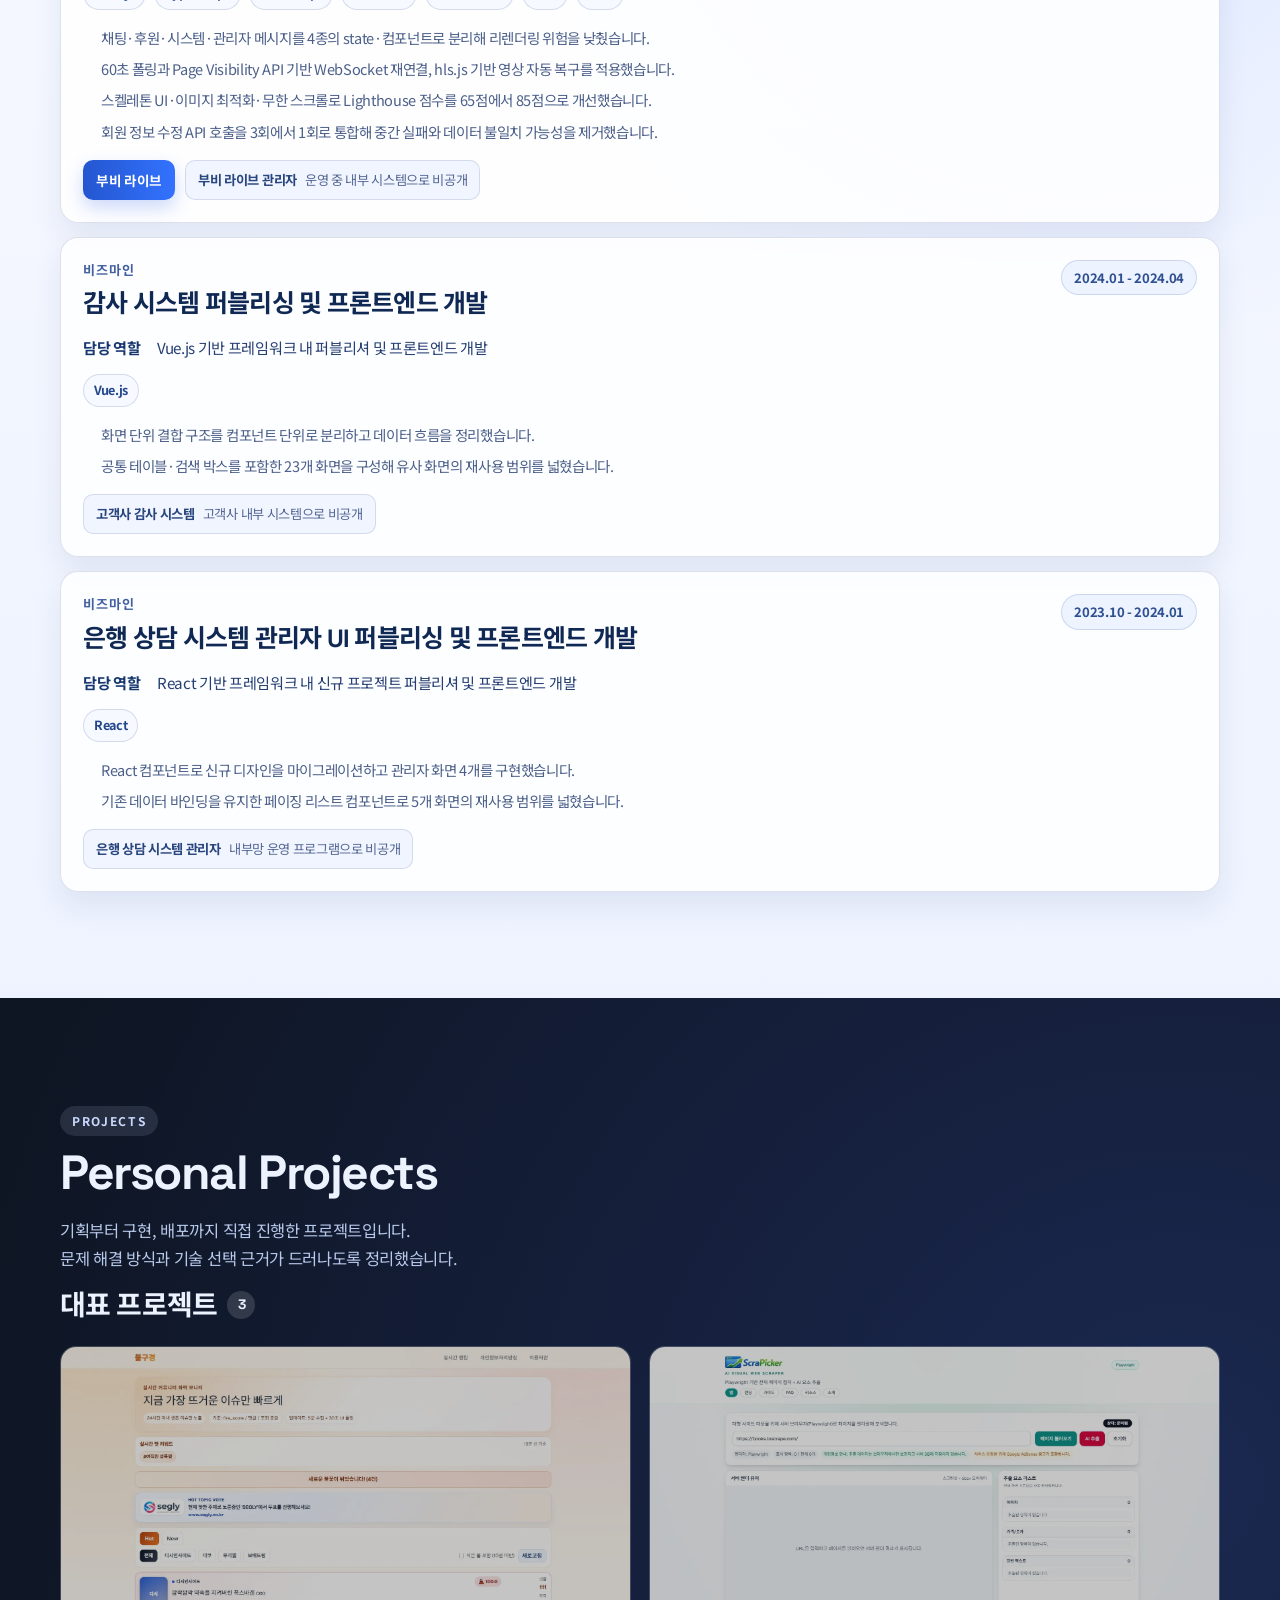
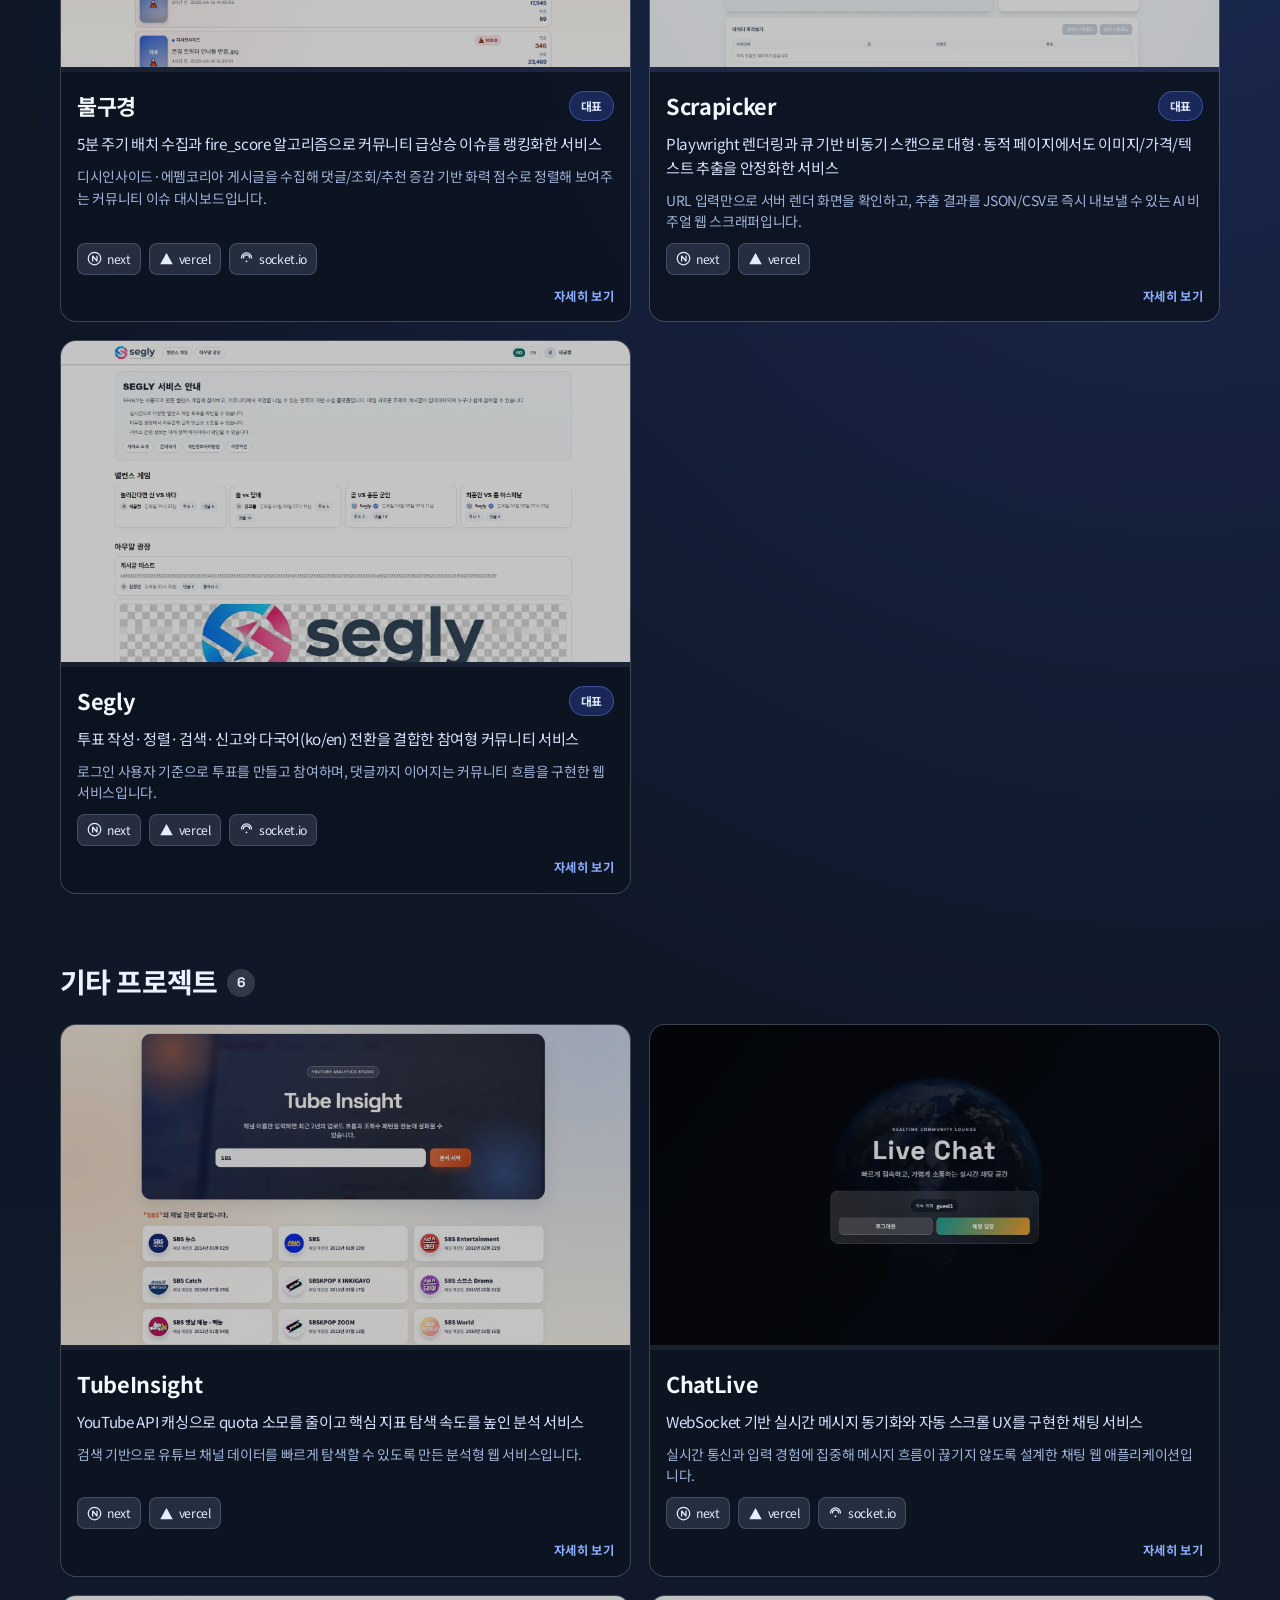
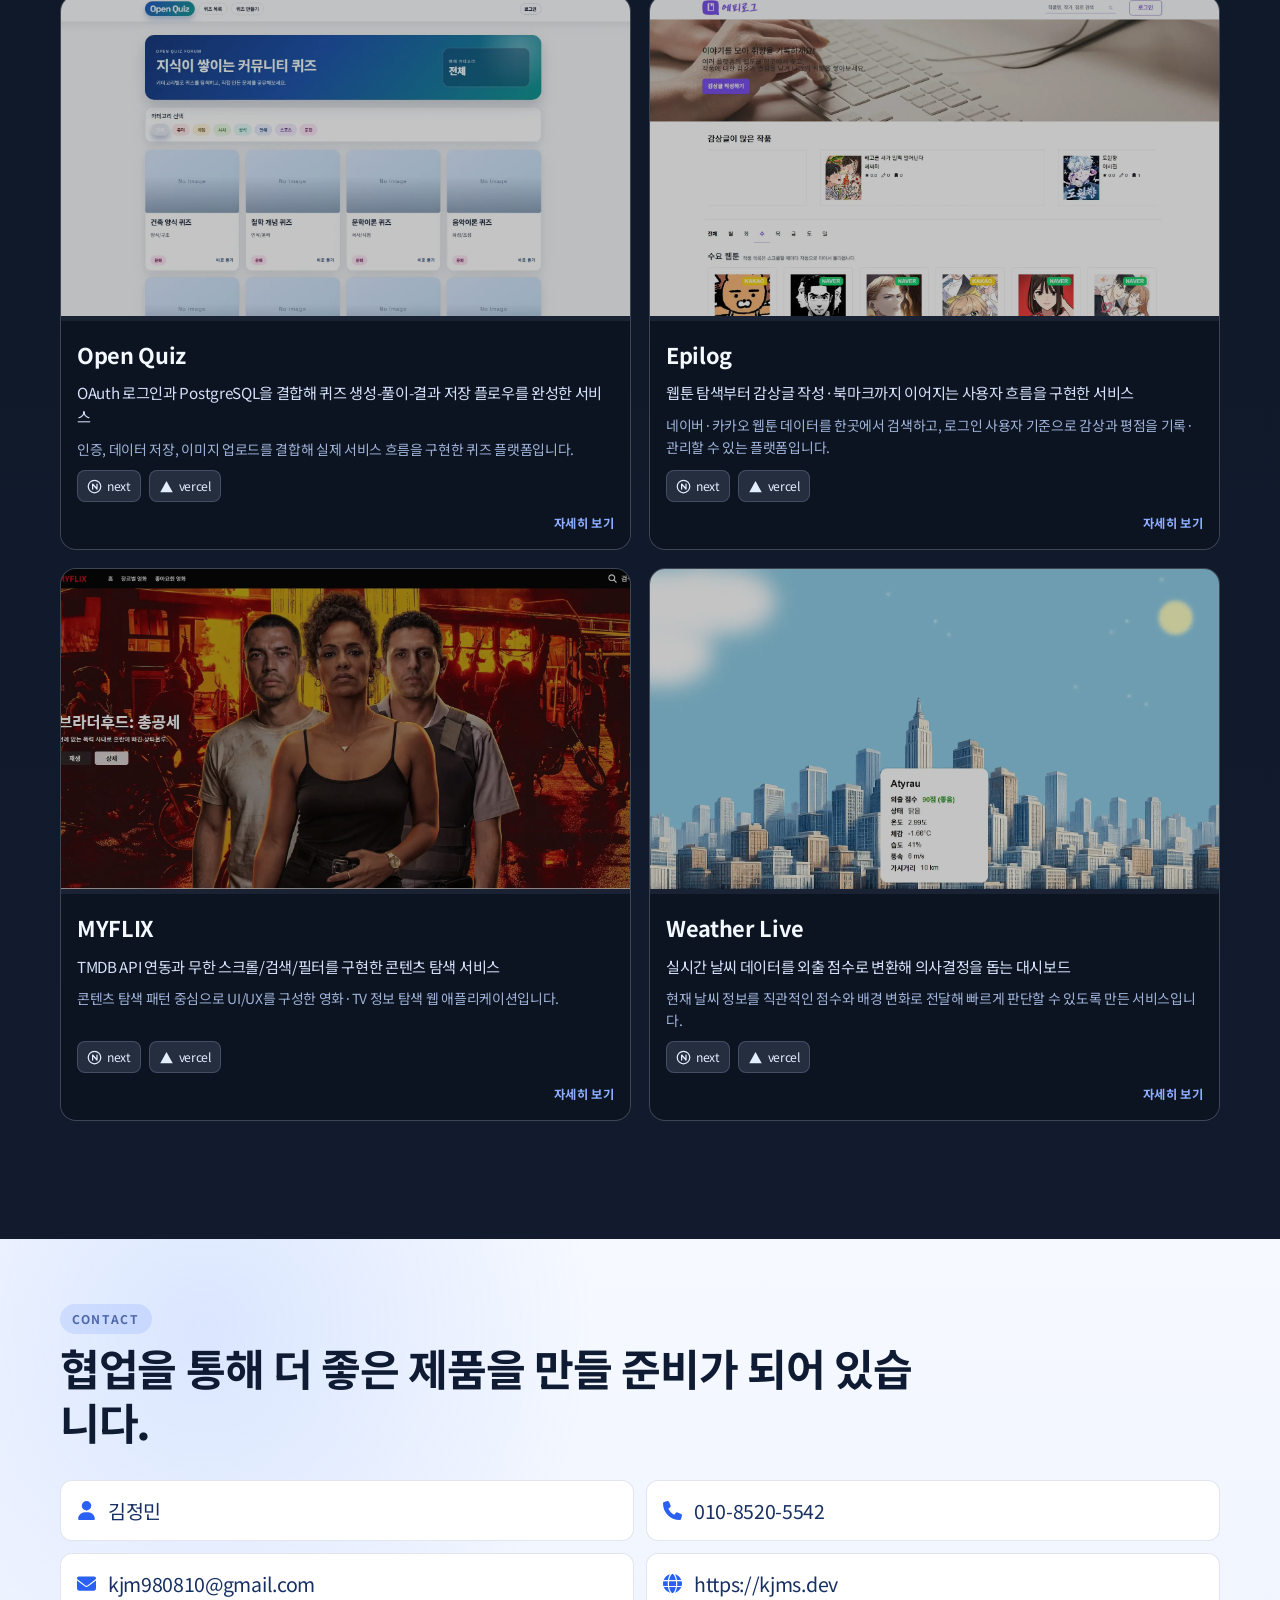
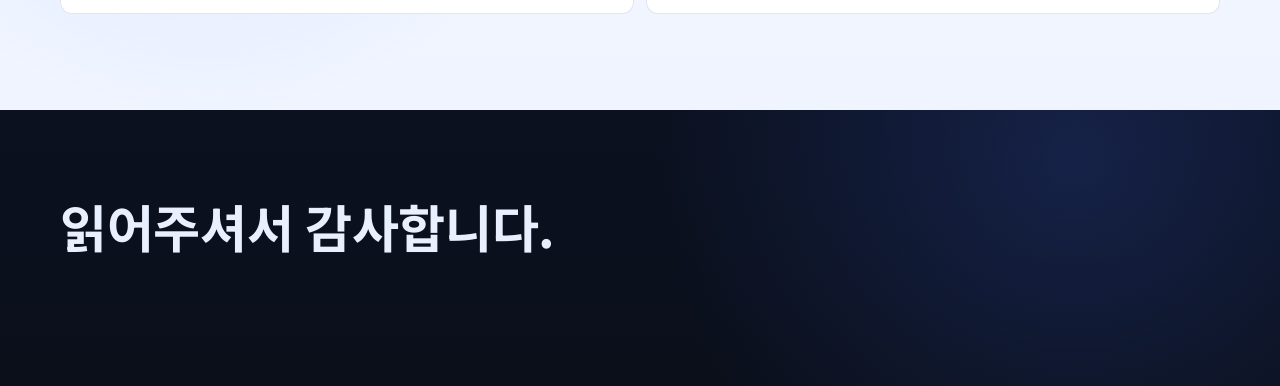
==== commit eebad89d: "Add files via upload" ====
--- a/index.html
+++ b/index.html
@@ -1 +1 @@
-<!doctype html><html lang="en"><head><meta charset="utf-8"/><link rel="icon" href="./portfolio_favicon_512.png"><meta name="viewport" content="width=device-width,initial-scale=1"/><meta name="theme-color" content="#000000"/><title>웹개발자 김정민 - 포트폴리오</title><script defer="defer" src="/static/js/main.f3e84559.js"></script><link href="/static/css/main.5278d500.css" rel="stylesheet"></head><body><noscript>You need to enable JavaScript to run this app.</noscript><div id="root"></div></body></html>+<!doctype html><html lang="en"><head><meta charset="utf-8"/><link rel="icon" href="./portfolio_favicon_512.png"><meta name="viewport" content="width=device-width,initial-scale=1"/><meta name="theme-color" content="#000000"/><title>웹개발자 김정민 - 포트폴리오</title><script defer="defer" src="/static/js/main.d77bad0b.js"></script><link href="/static/css/main.69bf2fa1.css" rel="stylesheet"></head><body><noscript>You need to enable JavaScript to run this app.</noscript><div id="root"></div></body></html>
--- a/static/css/main.69bf2fa1.css
+++ b/static/css/main.69bf2fa1.css
@@ -0,0 +1,2 @@
+@charset "UTF-8";@import url(https://fonts.googleapis.com/css2?family=Noto+Sans+KR:wght@100..900&display=swap);@import url(https://fonts.googleapis.com/css2?family=Noto+Sans+KR:wght@300;400;500;600;700;800&family=Space+Grotesk:wght@500;600;700&display=swap);a,abbr,acronym,address,applet,article,aside,audio,b,big,blockquote,body,canvas,caption,center,cite,code,dd,del,details,dfn,div,dl,dt,em,embed,fieldset,figcaption,figure,footer,form,h1,h2,h3,h4,h5,h6,header,hgroup,html,i,iframe,img,ins,kbd,label,legend,li,main,mark,menu,nav,object,ol,output,p,pre,q,ruby,s,samp,section,small,span,strike,strong,sub,summary,sup,table,tbody,td,tfoot,th,thead,time,tr,tt,u,ul,var,video{border:0;box-sizing:border-box;margin:0;padding:0;vertical-align:initial}article,aside,details,figcaption,figure,footer,header,hgroup,main,menu,nav,section{display:block}[hidden]{display:none}body{line-height:1}ol,ul{list-style:none}blockquote,q{quotes:none}blockquote:after,blockquote:before,q:after,q:before{content:"";content:none}table{border-collapse:collapse;border-spacing:0}html{font-family:Noto Sans KR,sans-serif}.slick-slider{-webkit-touch-callout:none;-webkit-tap-highlight-color:transparent;box-sizing:border-box;touch-action:pan-y;-webkit-user-select:none;user-select:none;-khtml-user-select:none}.slick-list,.slick-slider{display:block;position:relative}.slick-list{margin:0;overflow:hidden;padding:0}.slick-list:focus{outline:none}.slick-list.dragging{cursor:pointer;cursor:hand}.slick-slider .slick-list,.slick-slider .slick-track{transform:translateZ(0)}.slick-track{display:block;left:0;margin-left:auto;margin-right:auto;position:relative;top:0}.slick-track:after,.slick-track:before{content:"";display:table}.slick-track:after{clear:both}.slick-loading .slick-track{visibility:hidden}.slick-slide{display:none;float:left;height:100%;min-height:1px}[dir=rtl] .slick-slide{float:right}.slick-slide img{display:block}.slick-slide.slick-loading img{display:none}.slick-slide.dragging img{pointer-events:none}.slick-initialized .slick-slide{display:block}.slick-loading .slick-slide{visibility:hidden}.slick-vertical .slick-slide{border:1px solid #0000;display:block;height:auto}.slick-arrow.slick-hidden{display:none}.slick-loading .slick-list{background:#fff url([data-uri]) 50% no-repeat}@font-face{font-family:slick;font-style:normal;font-weight:400;src:url(/static/media/slick.a4e97f5a2a64f0ab1323.eot);src:url(/static/media/slick.a4e97f5a2a64f0ab1323.eot?#iefix) format("embedded-opentype"),url(/static/media/slick.295183786cd8a1389865.woff) format("woff"),url(/static/media/slick.c94f7671dcc99dce43e2.ttf) format("truetype"),url(/static/media/slick.2630a3e3eab21c607e21.svg#slick) format("svg")}.slick-next,.slick-prev{border:none;cursor:pointer;display:block;font-size:0;height:20px;line-height:0;padding:0;position:absolute;top:50%;transform:translateY(-50%);width:20px}.slick-next,.slick-next:focus,.slick-next:hover,.slick-prev,.slick-prev:focus,.slick-prev:hover{background:#0000;color:#0000;outline:none}.slick-next:focus:before,.slick-next:hover:before,.slick-prev:focus:before,.slick-prev:hover:before{opacity:1}.slick-next.slick-disabled:before,.slick-prev.slick-disabled:before{opacity:.25}.slick-next:before,.slick-prev:before{-webkit-font-smoothing:antialiased;-moz-osx-font-smoothing:grayscale;color:#fff;font-family:slick;font-size:20px;line-height:1;opacity:.75}.slick-prev{left:-25px}[dir=rtl] .slick-prev{left:auto;right:-25px}.slick-prev:before{content:"←"}[dir=rtl] .slick-prev:before{content:"→"}.slick-next{right:-25px}[dir=rtl] .slick-next{left:-25px;right:auto}.slick-next:before{content:"→"}[dir=rtl] .slick-next:before{content:"←"}.slick-dotted.slick-slider{margin-bottom:30px}.slick-dots{bottom:-25px;display:block;list-style:none;margin:0;padding:0;position:absolute;text-align:center;width:100%}.slick-dots li{display:inline-block;margin:0 5px;padding:0;position:relative}.slick-dots li,.slick-dots li button{cursor:pointer;height:20px;width:20px}.slick-dots li button{background:#0000;border:0;color:#0000;display:block;font-size:0;line-height:0;outline:none;padding:5px}.slick-dots li button:focus,.slick-dots li button:hover{outline:none}.slick-dots li button:focus:before,.slick-dots li button:hover:before{opacity:1}.slick-dots li button:before{-webkit-font-smoothing:antialiased;-moz-osx-font-smoothing:grayscale;color:#000;content:"•";font-family:slick;font-size:6px;height:20px;left:0;line-height:20px;opacity:.25;position:absolute;text-align:center;top:0;width:20px}.slick-dots li.slick-active button:before{color:#000;opacity:.75}:root{--bg-dark:#0c111c;--bg-dark-2:#141f33;--bg-soft:#f4f7fc;--surface:#fff;--surface-weak:#eef2fa;--line-soft:#0a152d24;--line-dark:#ffffff29;--text-primary:#0f1b33;--text-muted:#4b5770;--text-light:#eaf0ff;--accent:#2c63ff;--accent-soft:#2c63ff24;--success:#2ea86a}.three-cursor-layer{inset:0;opacity:.35;pointer-events:none;position:fixed;z-index:1}.no-scroll{overflow:hidden}#root,.App,body,html{min-height:100%;width:100%}body{background:#f4f7fc;background:var(--bg-soft);color:#0f1b33;color:var(--text-primary);font-family:Noto Sans KR,sans-serif;letter-spacing:-.02em;line-height:1.5}.App{overflow:hidden}.App h1,.App h2,.App h3,.App h4{font-family:Space Grotesk,Noto Sans KR,sans-serif;letter-spacing:-.03em;margin:0}section{position:relative}.container{margin:0 auto;width:min(1160px,calc(100% - 48px))}.h100{height:100%}.bold{font-weight:700}.center_box{display:flex;flex-direction:column;justify-content:center;min-height:100vh;padding:88px 0 120px;position:relative;z-index:2}.hero_blur{border-radius:999px;filter:blur(16px);pointer-events:none;position:absolute}.hero_blur.hero_blur_one{background:radial-gradient(circle at 35% 35%,#396dff9e,#396dff00);height:420px;left:-160px;top:-90px;width:420px}.hero_blur.hero_blur_two{background:radial-gradient(circle at 60% 40%,#21d9c366,#21d9c300);bottom:-180px;height:520px;right:-180px;width:520px}section.sec_01{background:radial-gradient(circle at 82% 16%,#3d77ff2e,#0000 40%),linear-gradient(140deg,#090e19,#111a2b 56%,#0a1220);color:#eaf0ff;color:var(--text-light)}.hero_label{-webkit-backdrop-filter:blur(8px);backdrop-filter:blur(8px);border:1px solid #ffffff29;border:1px solid var(--line-dark);border-radius:999px;color:#dbe6ff;font-size:.8rem;font-weight:700;letter-spacing:.12em;padding:7px 14px;text-transform:uppercase;width:-webkit-fit-content;width:-moz-fit-content;width:fit-content}.graphic_wrap{grid-gap:40px;align-items:end;display:grid;gap:40px;grid-template-columns:minmax(0,1.4fr) minmax(0,.9fr);margin-top:22px}.hero_title{font-size:clamp(2.4rem,6vw,3.5rem);font-weight:700;line-height:1.06}.hero_tagline{color:#d4e1ff;display:block;font-size:clamp(1.25rem,2.4vw,1.9rem);font-weight:500;line-height:1.28;margin-top:16px}.sub_text{text-wrap:balance;border-left:1px solid #ffffff47;color:#c2d2f4;font-size:clamp(1rem,1.8vw,1.24rem);line-height:1.75;padding-left:22px}.upAnimate.an1{animation:upAnimate 2s linear 0s infinite;color:#9ed4ff}.upAnimate.an1,.upAnimate.an2{display:inline-block;position:relative}.upAnimate.an2{animation:upAnimate 2s linear 1s infinite;color:#97f0df}.hero_focus{display:flex;flex-wrap:wrap;gap:10px;margin-top:30px}.hero_focus li{background:#ffffff0d;border:1px solid #fff3;border-radius:999px;color:#dce6ff;font-size:.92rem;font-weight:600;padding:8px 14px}.hero_stats{grid-gap:14px;display:grid;gap:14px;grid-template-columns:repeat(4,minmax(0,1fr));margin-top:26px;max-width:780px}.hero_stats .stat_item{-webkit-backdrop-filter:blur(8px);backdrop-filter:blur(8px);background:#ffffff0a;border:1px solid #ffffff24;border-radius:16px;padding:16px}.hero_stats .stat_item strong{color:#fff;display:block;font-family:Space Grotesk,Noto Sans KR,sans-serif;font-size:1.66rem}.hero_stats .stat_item span{color:#c6d5f4;display:block;font-size:.9rem;margin-top:2px}.hero_actions{display:flex;gap:12px;margin-top:28px}.hero_btn{border:none;border-radius:12px;cursor:pointer;font-size:.97rem;font-weight:700;padding:12px 20px;transition:transform .24s ease,box-shadow .24s ease,background-color .24s ease}.hero_btn.primary{background:linear-gradient(90deg,#2f67ff,#4f84ff);box-shadow:0 10px 24px #356dff54;color:#fff}.hero_btn.secondary{background:#0000;border:1px solid #ffffff42;color:#deebff}.hero_btn:hover{transform:translateY(-2px)}.hero_btn.primary:hover{box-shadow:0 14px 28px #356dff63}.hero_btn.secondary:hover{background:#ffffff14}.about_arrow{background:#0000;border:none;bottom:44px;color:#dbe8ff;cursor:pointer;font-size:.95rem;font-weight:600;left:50%;letter-spacing:.02em;position:absolute;transform:translateX(-50%)}.about_arrow:after,.about_arrow:before{background:#dbe8ff;bottom:-26px;content:"";height:2px;position:absolute;width:12px}.about_arrow:before{animation:arrowA 1s 0s infinite;left:calc(50% - 10px);transform:rotate(55deg);transform-origin:center}.about_arrow:after{animation:arrowA 1s 0s infinite;left:calc(50% - 2px);transform:rotate(-55deg);transform-origin:center}.section_label{background:#2c63ff1f;border-radius:999px;color:#4e67a8;font-size:.75rem;font-weight:700;letter-spacing:.14em;margin-bottom:10px;padding:6px 12px;text-transform:uppercase;width:-webkit-fit-content;width:-moz-fit-content;width:fit-content}.section_label.light{background:#ccdbff1f;color:#ccd9ff}section.sec_02{background:radial-gradient(circle at 14% 20%,#396fff24,#0000 35%),linear-gradient(180deg,#f5f8ff,#edf2ff);color:#0f1b33;color:var(--text-primary)}section.sec_02 .container{position:relative;z-index:2}.introduce_wrap{padding:108px 0 40px}.introduce_wrap h2{font-size:clamp(2rem,4vw,3rem);font-weight:700;line-height:1.17;max-width:900px}.intro_copy{color:#4b5770;color:var(--text-muted);font-size:1.1rem;line-height:1.8;margin-top:18px;max-width:920px}.strength_list{grid-gap:14px;display:grid;gap:14px;grid-template-columns:repeat(3,minmax(0,1fr));margin-top:32px}.strength_list li{background:#ffffffb3;border:1px solid #193a7a1f;border-radius:16px;box-shadow:0 10px 28px #16326a14;padding:20px}.strength_list li h3{color:#172a56;font-size:1.05rem;font-weight:700}.strength_list li p{color:#536488;font-size:.96rem;line-height:1.7;margin-top:10px}.skills_wrap{grid-gap:26px;align-items:start;display:grid;gap:26px;grid-template-columns:220px 1fr;margin-top:28px;padding-bottom:0}.skills_title{color:#1a2f61;font-size:clamp(1.7rem,2.4vw,2.1rem);font-weight:700;line-height:1.2}.skill_list{grid-gap:12px;display:grid;gap:12px;grid-template-columns:repeat(2,minmax(0,1fr))}.skill_list li{align-items:center;background:#fff;border:1px solid #102c621f;border-radius:14px;display:flex;gap:12px;padding:12px 14px;transition:transform .2s ease,box-shadow .2s ease}.skill_list li svg{background:linear-gradient(140deg,#18316d,#2955bb);border-radius:10px;color:#fff;min-height:34px;min-width:34px;padding:6px}.skill_list li:hover{box-shadow:0 8px 18px #102c621f;transform:translateY(-2px)}.skill_list li .skill_name{color:#142a5c;font-size:.98rem;font-weight:700}.skill_list li .skill_context{color:#5b6d95;font-size:.84rem;line-height:1.45;margin-top:2px}.career_wrap{margin-top:44px;padding-bottom:96px}.career_title{color:#1a2f61;font-size:clamp(1.7rem,2.4vw,2.1rem);font-weight:700;line-height:1.2}.career_intro{color:#56688f;font-size:1rem;line-height:1.75;margin-top:12px;max-width:920px}.career_list{grid-gap:14px;display:grid;gap:14px;margin-top:18px}.career_list>li{background:#fffc;border:1px solid #14327024;border-radius:16px;box-shadow:0 10px 22px #16326a12;padding:20px}.career_top{align-items:flex-start;display:flex;gap:14px;justify-content:space-between}.career_top h4{color:#112853;font-size:1.2rem;font-weight:700}.career_team{color:#5e729b;font-size:.9rem;margin-top:4px}.career_meta{color:#3c568a;text-align:right}.career_meta p{font-size:.88rem;font-weight:600;margin:0}.career_meta span{background:#2c63ff24;border-radius:999px;color:#2a4c9e;display:inline-block;font-size:.75rem;font-weight:700;margin-top:6px;padding:4px 10px}.career_role{color:#17356f;font-size:.96rem;font-weight:700;margin-top:12px}.career_points{color:#4e6086;font-size:.9rem;line-height:1.66;margin:12px 0 0;padding-left:18px}.career_points li+li{margin-top:6px}section.sec_work{background:radial-gradient(circle at 84% 16%,#4f88ff29,#0000 36%),linear-gradient(180deg,#f7f9ff,#eef3ff);color:#0f1b33;color:var(--text-primary);padding:98px 0 106px}.work_title{font-size:clamp(2rem,4vw,3rem);font-weight:700;line-height:1.15}.work_intro{color:#55688f;font-size:1.02rem;line-height:1.72;margin-top:16px;max-width:920px}.work_list{grid-gap:14px;display:grid;gap:14px;margin-top:24px}.work_list>li{background:#ffffffdb;border:1px solid #18377824;border-radius:18px;box-shadow:0 14px 30px #112b6014;padding:22px}.work_head{align-items:flex-start;display:flex;gap:12px;justify-content:space-between}.work_company{color:#4462a2;font-size:.82rem;font-weight:700;letter-spacing:.08em;margin:0;text-transform:uppercase}.work_head h3{color:#102954;font-size:clamp(1.2rem,2.3vw,1.56rem);font-weight:700;line-height:1.35;margin-top:8px}.work_period{background:#edf3ff;border:1px solid #385aa52e;border-radius:999px;color:#2f4f91;font-size:.82rem;font-weight:700;margin:0;padding:7px 12px;white-space:nowrap}.work_role,.work_team{color:#263f73;font-size:.95rem;line-height:1.65;margin-top:14px}.work_role span,.work_team span{color:#173770;display:inline-block;font-weight:700;min-width:74px}.work_stack{display:flex;flex-wrap:wrap;gap:8px;margin-top:14px}.work_stack span{background:#f6f9ff;border:1px solid #1e3c7e29;border-radius:999px;color:#24468c;font-size:.79rem;font-weight:700;padding:6px 10px}.work_points{color:#4c608a;font-size:.91rem;line-height:1.66;margin:16px 0 0;padding-left:18px}.work_points li+li{margin-top:7px}.work_services{display:flex;flex-wrap:wrap;gap:10px;margin-top:16px}.work_services a{align-items:center;background:linear-gradient(90deg,#2456cf,#3372ff);border-radius:10px;box-shadow:0 8px 18px #3163e63d;color:#fff;display:inline-flex;font-size:.85rem;font-weight:700;padding:9px 13px;text-decoration:none}.work_services a:hover{filter:brightness(.97)}.work_services .private{align-items:center;background:#eef3ffd1;border:1px solid #29458226;border-radius:10px;color:#29467e;display:inline-flex;font-size:.83rem;gap:8px;margin:0;padding:9px 12px}.work_services .private strong{font-weight:700}.work_services .private span{color:#556894}section.sec_03{background:radial-gradient(circle at 92% 14%,#4b71ff33,#0000 38%),linear-gradient(180deg,#0e1523,#111b2d);color:#ecf3ff}.project_wrap{padding:108px 0 118px}section.sec_03 h2{font-size:clamp(2rem,4vw,3rem);font-weight:700;line-height:1.12}.project_intro{color:#b7c8ea;font-size:1.03rem;line-height:1.7;margin-top:16px}.project_group_title{align-items:center;display:flex;font-size:clamp(1.35rem,2.3vw,1.75rem);font-weight:700;gap:10px;margin-top:24px}.project_group_title span{align-items:center;background:#ffffff24;border-radius:999px;display:inline-flex;font-size:.86rem;height:28px;justify-content:center;min-width:28px}.project_group_title.other{margin-top:68px}.project-inner{margin-top:12px}.prject_list{display:flex;flex-wrap:wrap;gap:18px;padding-top:20px}.prject_list li{background:#ffffff0a;border:1px solid #ffffff29;border-radius:16px;cursor:pointer;display:flex;flex-direction:column;overflow:hidden;transition:transform .25s ease,box-shadow .25s ease,border-color .25s ease;width:calc(50% - 9px)}.prject_list li .thumb{flex-shrink:0;overflow:hidden;position:relative}.service_status{background:#18140ae6;border:1px solid #ffd16680;border-radius:6px;bottom:12px;color:#ffe29a;font-size:.75rem;font-weight:700;left:12px;line-height:1.4;max-width:calc(100% - 24px);padding:7px 10px;position:absolute}.prject_list li .thumb img{aspect-ratio:16/9;filter:saturate(.88) brightness(.77);object-fit:cover;transition:transform .35s ease,filter .35s ease;width:100%}.prject_list li .thumbOverlay{align-items:center;background:linear-gradient(180deg,#0c142438,#0c1424c7);display:flex;inset:0;justify-content:center;opacity:0;position:absolute;transition:opacity .25s ease}.prject_list li .thumbOverlay .detailCta{border:1px solid #ffffffe6;border-radius:999px;color:#fff;font-size:.82rem;font-weight:700;letter-spacing:.06em;padding:9px 16px}.prject_list li .exp{background:#0c1220e6;display:flex;flex-direction:column;gap:10px;height:100%;padding:18px 16px 16px}.prject_list li .exp .titleRow{align-items:center;display:flex;gap:10px;justify-content:space-between}.prject_list li .exp .title{color:#f4f8ff;font-size:1.36rem;font-weight:700}.prject_list li .exp .badge{background:#446fff3d;border:1px solid #6d8fff66;border-radius:999px;color:#dce7ff;font-size:.74rem;font-weight:700;padding:5px 11px}.prject_list li .exp .impact{color:#d4e0fa;font-size:.95rem;line-height:1.55}.prject_list li .exp .summary{-webkit-line-clamp:2;-webkit-box-orient:vertical;color:#9fb3d8;display:-webkit-box;font-size:.87rem;line-height:1.55;overflow:hidden}.card_footer{display:flex;flex-direction:column;gap:12px;margin-top:auto}.prject_list li .exp .tags{display:flex;flex-wrap:wrap;gap:8px}.prject_list li .exp .tags .tag{align-items:center;background:#bed1ff24;border:1px solid #bed1ff33;border-radius:8px;color:#e3eeff;display:inline-flex;font-size:.76rem;gap:5px;padding:6px 9px}.prject_list li .exp .tags .tag svg{height:15px;width:15px}.open_hint{color:#8daeff;font-size:.77rem;font-weight:700;letter-spacing:.03em;margin-left:auto;width:-webkit-fit-content;width:-moz-fit-content;width:fit-content}.prject_list li:hover{border-color:#96b1ff99;box-shadow:0 24px 36px #070e1b6b;transform:translateY(-6px)}.prject_list li:hover .thumbOverlay{opacity:1}.prject_list li:hover .thumb img{filter:saturate(1) brightness(.6);transform:scale(1.06)}.prject_list.secondary li .exp .badge{display:none}.popup{inset:0;position:fixed;z-index:40}.popup .dim{-webkit-backdrop-filter:blur(4px);backdrop-filter:blur(4px);background:#050a12a8;inset:0;position:absolute}.popup .inner{background:#f8fbff;border-radius:20px;box-shadow:0 18px 42px #050d1a73;left:50%;max-height:min(90dvh,900px);overflow:hidden;position:absolute;top:50%;transform:translate(-50%,-50%);width:min(1120px,calc(100% - 28px))}.popup .inner .scroll{max-height:min(90dvh,900px);overflow:auto;padding:28px 24px 28px 28px;width:100%}.popup .inner .title{align-items:center;color:#0f1f46;display:flex;font-size:clamp(1.85rem,4vw,2.45rem);font-weight:700;gap:10px;justify-content:space-between}.popup .inner .popupClose{align-items:center;background:#fff;border:1px solid #112e6829;border-radius:50%;color:#1a3271;cursor:pointer;display:inline-flex;font-size:1.2rem;height:42px;justify-content:center;transition:background-color .2s ease;width:42px}.popup .inner .popupClose:hover{background:#eef4ff}.popup .inner .subTitle{color:#1d356d;font-size:clamp(1.2rem,2.4vw,1.7rem);font-weight:600;line-height:1.38;margin-top:16px}.popup_status{background:#fff7d9;border:1px solid #e7c667;border-radius:6px;color:#725a16;font-size:.86rem;font-weight:700;line-height:1.45;margin-top:12px;padding:9px 11px;width:-webkit-fit-content;width:-moz-fit-content;width:fit-content}.contribution{background:#fff;border:1px solid #1f3f852e;border-radius:8px;margin-top:16px;padding:14px}.contribution>strong{color:#1f3871;display:block;font-size:.9rem}.contribution_items{grid-gap:10px;display:grid;gap:10px;grid-template-columns:repeat(2,minmax(0,1fr));margin-top:9px}.contribution_items span{align-items:center;background:#edf3ff;border-left:3px solid #2a61f4;color:#3f527b;display:flex;font-size:.88rem;font-weight:600;gap:12px;justify-content:space-between;padding:10px 12px}.contribution_items b{color:#173b91;font-size:1rem}.popup .inner .impactTag{background:#edf3ff;border:1px solid #2149992e;border-radius:10px;color:#1f3f85;font-size:.9rem;font-weight:600;line-height:1.5;margin-top:14px;padding:10px 12px;width:-webkit-fit-content;width:-moz-fit-content;width:fit-content}.popup .inner .summary{color:#46567d;font-size:1rem;line-height:1.72;margin-top:14px}.popup .inner .popup_sections{grid-gap:12px;display:grid;gap:12px;grid-template-columns:repeat(3,minmax(0,1fr));margin-top:20px}.popup .inner .popup_sections .popup_section{background:#fff;border:1px solid #14327024;border-radius:12px;padding:14px}.popup .inner .popup_sections .popup_section h4{color:#1f3871;font-size:.95rem;margin-bottom:8px}.popup .inner .popup_sections .popup_section ul{margin:0;padding-left:16px}.popup .inner .popup_sections .popup_section li{color:#4a5b83;font-size:.89rem;line-height:1.6}.popup .inner .img{border-radius:14px;margin-top:28px;overflow:hidden}.popup .inner .img img{aspect-ratio:16/9;object-fit:cover;width:100%}.popup .inner .slick-dots{bottom:10px}.popup .inner .slick-next,.popup .inner .slick-prev{z-index:4}.popup .inner .slick-prev{left:16px}.popup .inner .slick-next{right:16px}.project_links{display:flex;gap:10px;justify-content:center;margin:22px auto 4px}.popup .inner .button.Link{background:linear-gradient(90deg,#1e4ec5,#2f66f9);border:none;border-radius:12px;box-shadow:0 10px 20px #245de74d;color:#fff;cursor:pointer;font-size:.95rem;font-weight:700;line-height:1;margin:22px 0 4px;padding:13px 22px}.popup .inner .button.Link.github{background:#fff;border:1px solid #23314f;box-shadow:none;color:#18243d}.popup .inner .button.Link:hover{filter:brightness(.97)}section.sec_04{background:radial-gradient(circle at 16% 18%,#4f88ff29,#0000 34%),linear-gradient(180deg,#f6f9ff,#eff4ff);color:#0f1b33;color:var(--text-primary);padding-top:65px}.contact_title{font-size:clamp(1.9rem,4vw,2.7rem);font-weight:700;line-height:1.25;max-width:880px;padding:0 0 28px}.contact-wrap{grid-gap:12px;display:grid;gap:12px;grid-template-columns:repeat(2,minmax(0,1fr));padding-bottom:96px}.contact-item{align-items:center;background:#fff;border:1px solid #112f6f1f;border-radius:12px;color:#173062;display:flex;font-size:clamp(1.04rem,2vw,1.22rem);gap:12px;padding:15px 16px}.contact-item svg{color:#2a61f4;height:19px;width:19px}.contact-item a{color:inherit;text-decoration:none}.contact-item a:hover{text-decoration:underline}section.sec_05{background:radial-gradient(circle at 84% 18%,#456eff2e,#0000 38%),linear-gradient(180deg,#0b1120,#0a0f1a);color:#e8efff;padding:88px 0}.end_text{font-size:clamp(2rem,6vw,3.2rem);font-weight:700;line-height:1.13}.end_sub{color:#b2c3e7;font-size:1.02rem;line-height:1.72;margin-top:14px;max-width:760px}@keyframes upAnimate{0%{transform:translateY(0)}50%{transform:translateY(-5px)}to{transform:translateY(0)}}@keyframes arrowA{0%,to{transform:translateY(0)}50%{transform:translateY(4px)}}@media screen and (max-width:1240px){.graphic_wrap{gap:22px;grid-template-columns:1fr}.sub_text{border-left:none;border-top:1px solid #ffffff42;max-width:740px;padding-left:0;padding-top:18px}.strength_list{grid-template-columns:repeat(2,minmax(0,1fr))}.skills_wrap{gap:16px;grid-template-columns:1fr}.career_top{flex-direction:column}.career_meta{text-align:left}.work_head{flex-direction:column}.work_period{white-space:normal}}@media screen and (max-width:1024px){.container{width:min(960px,calc(100% - 34px))}.center_box{min-height:auto;padding:96px 0 126px}.hero_stats{max-width:none}.prject_list li{width:100%}.project_group_title.other{margin-top:52px}.popup .inner .popup_sections{grid-template-columns:repeat(2,minmax(0,1fr))}.contact-wrap{grid-template-columns:1fr}}@media screen and (max-width:760px){.container{width:calc(100% - 24px)}.center_box{padding:86px 0 96px}.hero_label{font-size:.7rem;letter-spacing:.1em}.hero_title{font-size:clamp(1.6rem,10vw,1.8rem);line-height:1.13}.hero_tagline{font-size:1.13rem;line-height:1.4}.sub_text{font-size:.95rem;line-height:1.65}.hero_focus{margin-top:20px}.hero_focus li{font-size:.8rem;padding:6px 11px}.hero_stats{gap:10px;grid-template-columns:1fr;margin-top:18px}.hero_stats .stat_item{padding:13px}.hero_stats .stat_item strong{font-size:1.4rem}.hero_actions{flex-direction:column;margin-top:20px;width:100%}.hero_btn{width:100%}.about_arrow{bottom:26px;font-size:.86rem}.introduce_wrap{padding:76px 0 34px}.intro_copy{font-size:.97rem;line-height:1.7}.strength_list{grid-template-columns:1fr;margin-top:20px}.skills_wrap{margin-top:16px;padding-bottom:0}.skill_list{grid-template-columns:1fr}.career_wrap{margin-top:26px;padding-bottom:68px}.career_list>li{padding:16px 14px}.career_title{font-size:1.45rem}.career_intro{font-size:.93rem;line-height:1.65}.career_top h4{font-size:1.05rem}.career_role{font-size:.9rem;margin-top:9px}.career_points{font-size:.84rem;line-height:1.58;margin-top:10px}section.sec_work{padding:78px 0 84px}.work_intro{font-size:.93rem;line-height:1.65}.work_list{gap:12px;margin-top:18px}.work_list>li{border-radius:14px;padding:16px 14px}.work_head h3{font-size:1.03rem;line-height:1.45;margin-top:7px}.work_period{font-size:.74rem;padding:6px 9px}.work_role,.work_team{font-size:.85rem;line-height:1.55;margin-top:10px}.work_role span,.work_team span{min-width:62px}.work_stack{margin-top:10px}.work_stack span{font-size:.72rem;padding:5px 8px}.work_points{font-size:.82rem;line-height:1.55}.work_points,.work_services{margin-top:12px}.work_services .private,.work_services a{font-size:.76rem}.project_wrap{padding:78px 0 88px}.project_intro{font-size:.93rem}.project_group_title{margin-top:18px}.project_group_title.other{margin-top:42px}.popup .inner{border-radius:14px;width:calc(100% - 16px)}.popup .inner .scroll{padding:20px 14px 18px}.popup .inner .subTitle{margin-top:10px}.contribution_items{grid-template-columns:1fr}.popup .inner .impactTag{font-size:.84rem;margin-top:10px}.popup .inner .summary{font-size:.92rem;margin-top:10px}.project_links{flex-direction:column}.popup .inner .popup_sections{grid-template-columns:1fr;margin-top:14px}.popup .inner .img{margin-top:18px}.contact_title{padding-bottom:18px}.contact-wrap{padding-bottom:72px}.contact-item{font-size:.95rem;word-break:break-all}section.sec_05{padding:72px 0}.end_sub{font-size:.93rem}}[data-aos][data-aos][data-aos-duration="50"],body[data-aos-duration="50"] [data-aos]{transition-duration:50ms}[data-aos][data-aos][data-aos-delay="50"],body[data-aos-delay="50"] [data-aos]{transition-delay:0}[data-aos][data-aos][data-aos-delay="50"].aos-animate,body[data-aos-delay="50"] [data-aos].aos-animate{transition-delay:50ms}[data-aos][data-aos][data-aos-duration="100"],body[data-aos-duration="100"] [data-aos]{transition-duration:.1s}[data-aos][data-aos][data-aos-delay="100"],body[data-aos-delay="100"] [data-aos]{transition-delay:0}[data-aos][data-aos][data-aos-delay="100"].aos-animate,body[data-aos-delay="100"] [data-aos].aos-animate{transition-delay:.1s}[data-aos][data-aos][data-aos-duration="150"],body[data-aos-duration="150"] [data-aos]{transition-duration:.15s}[data-aos][data-aos][data-aos-delay="150"],body[data-aos-delay="150"] [data-aos]{transition-delay:0}[data-aos][data-aos][data-aos-delay="150"].aos-animate,body[data-aos-delay="150"] [data-aos].aos-animate{transition-delay:.15s}[data-aos][data-aos][data-aos-duration="200"],body[data-aos-duration="200"] [data-aos]{transition-duration:.2s}[data-aos][data-aos][data-aos-delay="200"],body[data-aos-delay="200"] [data-aos]{transition-delay:0}[data-aos][data-aos][data-aos-delay="200"].aos-animate,body[data-aos-delay="200"] [data-aos].aos-animate{transition-delay:.2s}[data-aos][data-aos][data-aos-duration="250"],body[data-aos-duration="250"] [data-aos]{transition-duration:.25s}[data-aos][data-aos][data-aos-delay="250"],body[data-aos-delay="250"] [data-aos]{transition-delay:0}[data-aos][data-aos][data-aos-delay="250"].aos-animate,body[data-aos-delay="250"] [data-aos].aos-animate{transition-delay:.25s}[data-aos][data-aos][data-aos-duration="300"],body[data-aos-duration="300"] [data-aos]{transition-duration:.3s}[data-aos][data-aos][data-aos-delay="300"],body[data-aos-delay="300"] [data-aos]{transition-delay:0}[data-aos][data-aos][data-aos-delay="300"].aos-animate,body[data-aos-delay="300"] [data-aos].aos-animate{transition-delay:.3s}[data-aos][data-aos][data-aos-duration="350"],body[data-aos-duration="350"] [data-aos]{transition-duration:.35s}[data-aos][data-aos][data-aos-delay="350"],body[data-aos-delay="350"] [data-aos]{transition-delay:0}[data-aos][data-aos][data-aos-delay="350"].aos-animate,body[data-aos-delay="350"] [data-aos].aos-animate{transition-delay:.35s}[data-aos][data-aos][data-aos-duration="400"],body[data-aos-duration="400"] [data-aos]{transition-duration:.4s}[data-aos][data-aos][data-aos-delay="400"],body[data-aos-delay="400"] [data-aos]{transition-delay:0}[data-aos][data-aos][data-aos-delay="400"].aos-animate,body[data-aos-delay="400"] [data-aos].aos-animate{transition-delay:.4s}[data-aos][data-aos][data-aos-duration="450"],body[data-aos-duration="450"] [data-aos]{transition-duration:.45s}[data-aos][data-aos][data-aos-delay="450"],body[data-aos-delay="450"] [data-aos]{transition-delay:0}[data-aos][data-aos][data-aos-delay="450"].aos-animate,body[data-aos-delay="450"] [data-aos].aos-animate{transition-delay:.45s}[data-aos][data-aos][data-aos-duration="500"],body[data-aos-duration="500"] [data-aos]{transition-duration:.5s}[data-aos][data-aos][data-aos-delay="500"],body[data-aos-delay="500"] [data-aos]{transition-delay:0}[data-aos][data-aos][data-aos-delay="500"].aos-animate,body[data-aos-delay="500"] [data-aos].aos-animate{transition-delay:.5s}[data-aos][data-aos][data-aos-duration="550"],body[data-aos-duration="550"] [data-aos]{transition-duration:.55s}[data-aos][data-aos][data-aos-delay="550"],body[data-aos-delay="550"] [data-aos]{transition-delay:0}[data-aos][data-aos][data-aos-delay="550"].aos-animate,body[data-aos-delay="550"] [data-aos].aos-animate{transition-delay:.55s}[data-aos][data-aos][data-aos-duration="600"],body[data-aos-duration="600"] [data-aos]{transition-duration:.6s}[data-aos][data-aos][data-aos-delay="600"],body[data-aos-delay="600"] [data-aos]{transition-delay:0}[data-aos][data-aos][data-aos-delay="600"].aos-animate,body[data-aos-delay="600"] [data-aos].aos-animate{transition-delay:.6s}[data-aos][data-aos][data-aos-duration="650"],body[data-aos-duration="650"] [data-aos]{transition-duration:.65s}[data-aos][data-aos][data-aos-delay="650"],body[data-aos-delay="650"] [data-aos]{transition-delay:0}[data-aos][data-aos][data-aos-delay="650"].aos-animate,body[data-aos-delay="650"] [data-aos].aos-animate{transition-delay:.65s}[data-aos][data-aos][data-aos-duration="700"],body[data-aos-duration="700"] [data-aos]{transition-duration:.7s}[data-aos][data-aos][data-aos-delay="700"],body[data-aos-delay="700"] [data-aos]{transition-delay:0}[data-aos][data-aos][data-aos-delay="700"].aos-animate,body[data-aos-delay="700"] [data-aos].aos-animate{transition-delay:.7s}[data-aos][data-aos][data-aos-duration="750"],body[data-aos-duration="750"] [data-aos]{transition-duration:.75s}[data-aos][data-aos][data-aos-delay="750"],body[data-aos-delay="750"] [data-aos]{transition-delay:0}[data-aos][data-aos][data-aos-delay="750"].aos-animate,body[data-aos-delay="750"] [data-aos].aos-animate{transition-delay:.75s}[data-aos][data-aos][data-aos-duration="800"],body[data-aos-duration="800"] [data-aos]{transition-duration:.8s}[data-aos][data-aos][data-aos-delay="800"],body[data-aos-delay="800"] [data-aos]{transition-delay:0}[data-aos][data-aos][data-aos-delay="800"].aos-animate,body[data-aos-delay="800"] [data-aos].aos-animate{transition-delay:.8s}[data-aos][data-aos][data-aos-duration="850"],body[data-aos-duration="850"] [data-aos]{transition-duration:.85s}[data-aos][data-aos][data-aos-delay="850"],body[data-aos-delay="850"] [data-aos]{transition-delay:0}[data-aos][data-aos][data-aos-delay="850"].aos-animate,body[data-aos-delay="850"] [data-aos].aos-animate{transition-delay:.85s}[data-aos][data-aos][data-aos-duration="900"],body[data-aos-duration="900"] [data-aos]{transition-duration:.9s}[data-aos][data-aos][data-aos-delay="900"],body[data-aos-delay="900"] [data-aos]{transition-delay:0}[data-aos][data-aos][data-aos-delay="900"].aos-animate,body[data-aos-delay="900"] [data-aos].aos-animate{transition-delay:.9s}[data-aos][data-aos][data-aos-duration="950"],body[data-aos-duration="950"] [data-aos]{transition-duration:.95s}[data-aos][data-aos][data-aos-delay="950"],body[data-aos-delay="950"] [data-aos]{transition-delay:0}[data-aos][data-aos][data-aos-delay="950"].aos-animate,body[data-aos-delay="950"] [data-aos].aos-animate{transition-delay:.95s}[data-aos][data-aos][data-aos-duration="1000"],body[data-aos-duration="1000"] [data-aos]{transition-duration:1s}[data-aos][data-aos][data-aos-delay="1000"],body[data-aos-delay="1000"] [data-aos]{transition-delay:0}[data-aos][data-aos][data-aos-delay="1000"].aos-animate,body[data-aos-delay="1000"] [data-aos].aos-animate{transition-delay:1s}[data-aos][data-aos][data-aos-duration="1050"],body[data-aos-duration="1050"] [data-aos]{transition-duration:1.05s}[data-aos][data-aos][data-aos-delay="1050"],body[data-aos-delay="1050"] [data-aos]{transition-delay:0}[data-aos][data-aos][data-aos-delay="1050"].aos-animate,body[data-aos-delay="1050"] [data-aos].aos-animate{transition-delay:1.05s}[data-aos][data-aos][data-aos-duration="1100"],body[data-aos-duration="1100"] [data-aos]{transition-duration:1.1s}[data-aos][data-aos][data-aos-delay="1100"],body[data-aos-delay="1100"] [data-aos]{transition-delay:0}[data-aos][data-aos][data-aos-delay="1100"].aos-animate,body[data-aos-delay="1100"] [data-aos].aos-animate{transition-delay:1.1s}[data-aos][data-aos][data-aos-duration="1150"],body[data-aos-duration="1150"] [data-aos]{transition-duration:1.15s}[data-aos][data-aos][data-aos-delay="1150"],body[data-aos-delay="1150"] [data-aos]{transition-delay:0}[data-aos][data-aos][data-aos-delay="1150"].aos-animate,body[data-aos-delay="1150"] [data-aos].aos-animate{transition-delay:1.15s}[data-aos][data-aos][data-aos-duration="1200"],body[data-aos-duration="1200"] [data-aos]{transition-duration:1.2s}[data-aos][data-aos][data-aos-delay="1200"],body[data-aos-delay="1200"] [data-aos]{transition-delay:0}[data-aos][data-aos][data-aos-delay="1200"].aos-animate,body[data-aos-delay="1200"] [data-aos].aos-animate{transition-delay:1.2s}[data-aos][data-aos][data-aos-duration="1250"],body[data-aos-duration="1250"] [data-aos]{transition-duration:1.25s}[data-aos][data-aos][data-aos-delay="1250"],body[data-aos-delay="1250"] [data-aos]{transition-delay:0}[data-aos][data-aos][data-aos-delay="1250"].aos-animate,body[data-aos-delay="1250"] [data-aos].aos-animate{transition-delay:1.25s}[data-aos][data-aos][data-aos-duration="1300"],body[data-aos-duration="1300"] [data-aos]{transition-duration:1.3s}[data-aos][data-aos][data-aos-delay="1300"],body[data-aos-delay="1300"] [data-aos]{transition-delay:0}[data-aos][data-aos][data-aos-delay="1300"].aos-animate,body[data-aos-delay="1300"] [data-aos].aos-animate{transition-delay:1.3s}[data-aos][data-aos][data-aos-duration="1350"],body[data-aos-duration="1350"] [data-aos]{transition-duration:1.35s}[data-aos][data-aos][data-aos-delay="1350"],body[data-aos-delay="1350"] [data-aos]{transition-delay:0}[data-aos][data-aos][data-aos-delay="1350"].aos-animate,body[data-aos-delay="1350"] [data-aos].aos-animate{transition-delay:1.35s}[data-aos][data-aos][data-aos-duration="1400"],body[data-aos-duration="1400"] [data-aos]{transition-duration:1.4s}[data-aos][data-aos][data-aos-delay="1400"],body[data-aos-delay="1400"] [data-aos]{transition-delay:0}[data-aos][data-aos][data-aos-delay="1400"].aos-animate,body[data-aos-delay="1400"] [data-aos].aos-animate{transition-delay:1.4s}[data-aos][data-aos][data-aos-duration="1450"],body[data-aos-duration="1450"] [data-aos]{transition-duration:1.45s}[data-aos][data-aos][data-aos-delay="1450"],body[data-aos-delay="1450"] [data-aos]{transition-delay:0}[data-aos][data-aos][data-aos-delay="1450"].aos-animate,body[data-aos-delay="1450"] [data-aos].aos-animate{transition-delay:1.45s}[data-aos][data-aos][data-aos-duration="1500"],body[data-aos-duration="1500"] [data-aos]{transition-duration:1.5s}[data-aos][data-aos][data-aos-delay="1500"],body[data-aos-delay="1500"] [data-aos]{transition-delay:0}[data-aos][data-aos][data-aos-delay="1500"].aos-animate,body[data-aos-delay="1500"] [data-aos].aos-animate{transition-delay:1.5s}[data-aos][data-aos][data-aos-duration="1550"],body[data-aos-duration="1550"] [data-aos]{transition-duration:1.55s}[data-aos][data-aos][data-aos-delay="1550"],body[data-aos-delay="1550"] [data-aos]{transition-delay:0}[data-aos][data-aos][data-aos-delay="1550"].aos-animate,body[data-aos-delay="1550"] [data-aos].aos-animate{transition-delay:1.55s}[data-aos][data-aos][data-aos-duration="1600"],body[data-aos-duration="1600"] [data-aos]{transition-duration:1.6s}[data-aos][data-aos][data-aos-delay="1600"],body[data-aos-delay="1600"] [data-aos]{transition-delay:0}[data-aos][data-aos][data-aos-delay="1600"].aos-animate,body[data-aos-delay="1600"] [data-aos].aos-animate{transition-delay:1.6s}[data-aos][data-aos][data-aos-duration="1650"],body[data-aos-duration="1650"] [data-aos]{transition-duration:1.65s}[data-aos][data-aos][data-aos-delay="1650"],body[data-aos-delay="1650"] [data-aos]{transition-delay:0}[data-aos][data-aos][data-aos-delay="1650"].aos-animate,body[data-aos-delay="1650"] [data-aos].aos-animate{transition-delay:1.65s}[data-aos][data-aos][data-aos-duration="1700"],body[data-aos-duration="1700"] [data-aos]{transition-duration:1.7s}[data-aos][data-aos][data-aos-delay="1700"],body[data-aos-delay="1700"] [data-aos]{transition-delay:0}[data-aos][data-aos][data-aos-delay="1700"].aos-animate,body[data-aos-delay="1700"] [data-aos].aos-animate{transition-delay:1.7s}[data-aos][data-aos][data-aos-duration="1750"],body[data-aos-duration="1750"] [data-aos]{transition-duration:1.75s}[data-aos][data-aos][data-aos-delay="1750"],body[data-aos-delay="1750"] [data-aos]{transition-delay:0}[data-aos][data-aos][data-aos-delay="1750"].aos-animate,body[data-aos-delay="1750"] [data-aos].aos-animate{transition-delay:1.75s}[data-aos][data-aos][data-aos-duration="1800"],body[data-aos-duration="1800"] [data-aos]{transition-duration:1.8s}[data-aos][data-aos][data-aos-delay="1800"],body[data-aos-delay="1800"] [data-aos]{transition-delay:0}[data-aos][data-aos][data-aos-delay="1800"].aos-animate,body[data-aos-delay="1800"] [data-aos].aos-animate{transition-delay:1.8s}[data-aos][data-aos][data-aos-duration="1850"],body[data-aos-duration="1850"] [data-aos]{transition-duration:1.85s}[data-aos][data-aos][data-aos-delay="1850"],body[data-aos-delay="1850"] [data-aos]{transition-delay:0}[data-aos][data-aos][data-aos-delay="1850"].aos-animate,body[data-aos-delay="1850"] [data-aos].aos-animate{transition-delay:1.85s}[data-aos][data-aos][data-aos-duration="1900"],body[data-aos-duration="1900"] [data-aos]{transition-duration:1.9s}[data-aos][data-aos][data-aos-delay="1900"],body[data-aos-delay="1900"] [data-aos]{transition-delay:0}[data-aos][data-aos][data-aos-delay="1900"].aos-animate,body[data-aos-delay="1900"] [data-aos].aos-animate{transition-delay:1.9s}[data-aos][data-aos][data-aos-duration="1950"],body[data-aos-duration="1950"] [data-aos]{transition-duration:1.95s}[data-aos][data-aos][data-aos-delay="1950"],body[data-aos-delay="1950"] [data-aos]{transition-delay:0}[data-aos][data-aos][data-aos-delay="1950"].aos-animate,body[data-aos-delay="1950"] [data-aos].aos-animate{transition-delay:1.95s}[data-aos][data-aos][data-aos-duration="2000"],body[data-aos-duration="2000"] [data-aos]{transition-duration:2s}[data-aos][data-aos][data-aos-delay="2000"],body[data-aos-delay="2000"] [data-aos]{transition-delay:0}[data-aos][data-aos][data-aos-delay="2000"].aos-animate,body[data-aos-delay="2000"] [data-aos].aos-animate{transition-delay:2s}[data-aos][data-aos][data-aos-duration="2050"],body[data-aos-duration="2050"] [data-aos]{transition-duration:2.05s}[data-aos][data-aos][data-aos-delay="2050"],body[data-aos-delay="2050"] [data-aos]{transition-delay:0}[data-aos][data-aos][data-aos-delay="2050"].aos-animate,body[data-aos-delay="2050"] [data-aos].aos-animate{transition-delay:2.05s}[data-aos][data-aos][data-aos-duration="2100"],body[data-aos-duration="2100"] [data-aos]{transition-duration:2.1s}[data-aos][data-aos][data-aos-delay="2100"],body[data-aos-delay="2100"] [data-aos]{transition-delay:0}[data-aos][data-aos][data-aos-delay="2100"].aos-animate,body[data-aos-delay="2100"] [data-aos].aos-animate{transition-delay:2.1s}[data-aos][data-aos][data-aos-duration="2150"],body[data-aos-duration="2150"] [data-aos]{transition-duration:2.15s}[data-aos][data-aos][data-aos-delay="2150"],body[data-aos-delay="2150"] [data-aos]{transition-delay:0}[data-aos][data-aos][data-aos-delay="2150"].aos-animate,body[data-aos-delay="2150"] [data-aos].aos-animate{transition-delay:2.15s}[data-aos][data-aos][data-aos-duration="2200"],body[data-aos-duration="2200"] [data-aos]{transition-duration:2.2s}[data-aos][data-aos][data-aos-delay="2200"],body[data-aos-delay="2200"] [data-aos]{transition-delay:0}[data-aos][data-aos][data-aos-delay="2200"].aos-animate,body[data-aos-delay="2200"] [data-aos].aos-animate{transition-delay:2.2s}[data-aos][data-aos][data-aos-duration="2250"],body[data-aos-duration="2250"] [data-aos]{transition-duration:2.25s}[data-aos][data-aos][data-aos-delay="2250"],body[data-aos-delay="2250"] [data-aos]{transition-delay:0}[data-aos][data-aos][data-aos-delay="2250"].aos-animate,body[data-aos-delay="2250"] [data-aos].aos-animate{transition-delay:2.25s}[data-aos][data-aos][data-aos-duration="2300"],body[data-aos-duration="2300"] [data-aos]{transition-duration:2.3s}[data-aos][data-aos][data-aos-delay="2300"],body[data-aos-delay="2300"] [data-aos]{transition-delay:0}[data-aos][data-aos][data-aos-delay="2300"].aos-animate,body[data-aos-delay="2300"] [data-aos].aos-animate{transition-delay:2.3s}[data-aos][data-aos][data-aos-duration="2350"],body[data-aos-duration="2350"] [data-aos]{transition-duration:2.35s}[data-aos][data-aos][data-aos-delay="2350"],body[data-aos-delay="2350"] [data-aos]{transition-delay:0}[data-aos][data-aos][data-aos-delay="2350"].aos-animate,body[data-aos-delay="2350"] [data-aos].aos-animate{transition-delay:2.35s}[data-aos][data-aos][data-aos-duration="2400"],body[data-aos-duration="2400"] [data-aos]{transition-duration:2.4s}[data-aos][data-aos][data-aos-delay="2400"],body[data-aos-delay="2400"] [data-aos]{transition-delay:0}[data-aos][data-aos][data-aos-delay="2400"].aos-animate,body[data-aos-delay="2400"] [data-aos].aos-animate{transition-delay:2.4s}[data-aos][data-aos][data-aos-duration="2450"],body[data-aos-duration="2450"] [data-aos]{transition-duration:2.45s}[data-aos][data-aos][data-aos-delay="2450"],body[data-aos-delay="2450"] [data-aos]{transition-delay:0}[data-aos][data-aos][data-aos-delay="2450"].aos-animate,body[data-aos-delay="2450"] [data-aos].aos-animate{transition-delay:2.45s}[data-aos][data-aos][data-aos-duration="2500"],body[data-aos-duration="2500"] [data-aos]{transition-duration:2.5s}[data-aos][data-aos][data-aos-delay="2500"],body[data-aos-delay="2500"] [data-aos]{transition-delay:0}[data-aos][data-aos][data-aos-delay="2500"].aos-animate,body[data-aos-delay="2500"] [data-aos].aos-animate{transition-delay:2.5s}[data-aos][data-aos][data-aos-duration="2550"],body[data-aos-duration="2550"] [data-aos]{transition-duration:2.55s}[data-aos][data-aos][data-aos-delay="2550"],body[data-aos-delay="2550"] [data-aos]{transition-delay:0}[data-aos][data-aos][data-aos-delay="2550"].aos-animate,body[data-aos-delay="2550"] [data-aos].aos-animate{transition-delay:2.55s}[data-aos][data-aos][data-aos-duration="2600"],body[data-aos-duration="2600"] [data-aos]{transition-duration:2.6s}[data-aos][data-aos][data-aos-delay="2600"],body[data-aos-delay="2600"] [data-aos]{transition-delay:0}[data-aos][data-aos][data-aos-delay="2600"].aos-animate,body[data-aos-delay="2600"] [data-aos].aos-animate{transition-delay:2.6s}[data-aos][data-aos][data-aos-duration="2650"],body[data-aos-duration="2650"] [data-aos]{transition-duration:2.65s}[data-aos][data-aos][data-aos-delay="2650"],body[data-aos-delay="2650"] [data-aos]{transition-delay:0}[data-aos][data-aos][data-aos-delay="2650"].aos-animate,body[data-aos-delay="2650"] [data-aos].aos-animate{transition-delay:2.65s}[data-aos][data-aos][data-aos-duration="2700"],body[data-aos-duration="2700"] [data-aos]{transition-duration:2.7s}[data-aos][data-aos][data-aos-delay="2700"],body[data-aos-delay="2700"] [data-aos]{transition-delay:0}[data-aos][data-aos][data-aos-delay="2700"].aos-animate,body[data-aos-delay="2700"] [data-aos].aos-animate{transition-delay:2.7s}[data-aos][data-aos][data-aos-duration="2750"],body[data-aos-duration="2750"] [data-aos]{transition-duration:2.75s}[data-aos][data-aos][data-aos-delay="2750"],body[data-aos-delay="2750"] [data-aos]{transition-delay:0}[data-aos][data-aos][data-aos-delay="2750"].aos-animate,body[data-aos-delay="2750"] [data-aos].aos-animate{transition-delay:2.75s}[data-aos][data-aos][data-aos-duration="2800"],body[data-aos-duration="2800"] [data-aos]{transition-duration:2.8s}[data-aos][data-aos][data-aos-delay="2800"],body[data-aos-delay="2800"] [data-aos]{transition-delay:0}[data-aos][data-aos][data-aos-delay="2800"].aos-animate,body[data-aos-delay="2800"] [data-aos].aos-animate{transition-delay:2.8s}[data-aos][data-aos][data-aos-duration="2850"],body[data-aos-duration="2850"] [data-aos]{transition-duration:2.85s}[data-aos][data-aos][data-aos-delay="2850"],body[data-aos-delay="2850"] [data-aos]{transition-delay:0}[data-aos][data-aos][data-aos-delay="2850"].aos-animate,body[data-aos-delay="2850"] [data-aos].aos-animate{transition-delay:2.85s}[data-aos][data-aos][data-aos-duration="2900"],body[data-aos-duration="2900"] [data-aos]{transition-duration:2.9s}[data-aos][data-aos][data-aos-delay="2900"],body[data-aos-delay="2900"] [data-aos]{transition-delay:0}[data-aos][data-aos][data-aos-delay="2900"].aos-animate,body[data-aos-delay="2900"] [data-aos].aos-animate{transition-delay:2.9s}[data-aos][data-aos][data-aos-duration="2950"],body[data-aos-duration="2950"] [data-aos]{transition-duration:2.95s}[data-aos][data-aos][data-aos-delay="2950"],body[data-aos-delay="2950"] [data-aos]{transition-delay:0}[data-aos][data-aos][data-aos-delay="2950"].aos-animate,body[data-aos-delay="2950"] [data-aos].aos-animate{transition-delay:2.95s}[data-aos][data-aos][data-aos-duration="3000"],body[data-aos-duration="3000"] [data-aos]{transition-duration:3s}[data-aos][data-aos][data-aos-delay="3000"],body[data-aos-delay="3000"] [data-aos]{transition-delay:0}[data-aos][data-aos][data-aos-delay="3000"].aos-animate,body[data-aos-delay="3000"] [data-aos].aos-animate{transition-delay:3s}[data-aos][data-aos][data-aos-easing=linear],body[data-aos-easing=linear] [data-aos]{transition-timing-function:cubic-bezier(.25,.25,.75,.75)}[data-aos][data-aos][data-aos-easing=ease],body[data-aos-easing=ease] [data-aos]{transition-timing-function:ease}[data-aos][data-aos][data-aos-easing=ease-in],body[data-aos-easing=ease-in] [data-aos]{transition-timing-function:ease-in}[data-aos][data-aos][data-aos-easing=ease-out],body[data-aos-easing=ease-out] [data-aos]{transition-timing-function:ease-out}[data-aos][data-aos][data-aos-easing=ease-in-out],body[data-aos-easing=ease-in-out] [data-aos]{transition-timing-function:ease-in-out}[data-aos][data-aos][data-aos-easing=ease-in-back],body[data-aos-easing=ease-in-back] [data-aos]{transition-timing-function:cubic-bezier(.6,-.28,.735,.045)}[data-aos][data-aos][data-aos-easing=ease-out-back],body[data-aos-easing=ease-out-back] [data-aos]{transition-timing-function:cubic-bezier(.175,.885,.32,1.275)}[data-aos][data-aos][data-aos-easing=ease-in-out-back],body[data-aos-easing=ease-in-out-back] [data-aos]{transition-timing-function:cubic-bezier(.68,-.55,.265,1.55)}[data-aos][data-aos][data-aos-easing=ease-in-sine],body[data-aos-easing=ease-in-sine] [data-aos]{transition-timing-function:cubic-bezier(.47,0,.745,.715)}[data-aos][data-aos][data-aos-easing=ease-out-sine],body[data-aos-easing=ease-out-sine] [data-aos]{transition-timing-function:cubic-bezier(.39,.575,.565,1)}[data-aos][data-aos][data-aos-easing=ease-in-out-sine],body[data-aos-easing=ease-in-out-sine] [data-aos]{transition-timing-function:cubic-bezier(.445,.05,.55,.95)}[data-aos][data-aos][data-aos-easing=ease-in-quad],body[data-aos-easing=ease-in-quad] [data-aos]{transition-timing-function:cubic-bezier(.55,.085,.68,.53)}[data-aos][data-aos][data-aos-easing=ease-out-quad],body[data-aos-easing=ease-out-quad] [data-aos]{transition-timing-function:cubic-bezier(.25,.46,.45,.94)}[data-aos][data-aos][data-aos-easing=ease-in-out-quad],body[data-aos-easing=ease-in-out-quad] [data-aos]{transition-timing-function:cubic-bezier(.455,.03,.515,.955)}[data-aos][data-aos][data-aos-easing=ease-in-cubic],body[data-aos-easing=ease-in-cubic] [data-aos]{transition-timing-function:cubic-bezier(.55,.085,.68,.53)}[data-aos][data-aos][data-aos-easing=ease-out-cubic],body[data-aos-easing=ease-out-cubic] [data-aos]{transition-timing-function:cubic-bezier(.25,.46,.45,.94)}[data-aos][data-aos][data-aos-easing=ease-in-out-cubic],body[data-aos-easing=ease-in-out-cubic] [data-aos]{transition-timing-function:cubic-bezier(.455,.03,.515,.955)}[data-aos][data-aos][data-aos-easing=ease-in-quart],body[data-aos-easing=ease-in-quart] [data-aos]{transition-timing-function:cubic-bezier(.55,.085,.68,.53)}[data-aos][data-aos][data-aos-easing=ease-out-quart],body[data-aos-easing=ease-out-quart] [data-aos]{transition-timing-function:cubic-bezier(.25,.46,.45,.94)}[data-aos][data-aos][data-aos-easing=ease-in-out-quart],body[data-aos-easing=ease-in-out-quart] [data-aos]{transition-timing-function:cubic-bezier(.455,.03,.515,.955)}[data-aos^=fade][data-aos^=fade]{opacity:0;transition-property:opacity,transform}[data-aos^=fade][data-aos^=fade].aos-animate{opacity:1;transform:translateZ(0)}[data-aos=fade-up]{transform:translate3d(0,100px,0)}[data-aos=fade-down]{transform:translate3d(0,-100px,0)}[data-aos=fade-right]{transform:translate3d(-100px,0,0)}[data-aos=fade-left]{transform:translate3d(100px,0,0)}[data-aos=fade-up-right]{transform:translate3d(-100px,100px,0)}[data-aos=fade-up-left]{transform:translate3d(100px,100px,0)}[data-aos=fade-down-right]{transform:translate3d(-100px,-100px,0)}[data-aos=fade-down-left]{transform:translate3d(100px,-100px,0)}[data-aos^=zoom][data-aos^=zoom]{opacity:0;transition-property:opacity,transform}[data-aos^=zoom][data-aos^=zoom].aos-animate{opacity:1;transform:translateZ(0) scale(1)}[data-aos=zoom-in]{transform:scale(.6)}[data-aos=zoom-in-up]{transform:translate3d(0,100px,0) scale(.6)}[data-aos=zoom-in-down]{transform:translate3d(0,-100px,0) scale(.6)}[data-aos=zoom-in-right]{transform:translate3d(-100px,0,0) scale(.6)}[data-aos=zoom-in-left]{transform:translate3d(100px,0,0) scale(.6)}[data-aos=zoom-out]{transform:scale(1.2)}[data-aos=zoom-out-up]{transform:translate3d(0,100px,0) scale(1.2)}[data-aos=zoom-out-down]{transform:translate3d(0,-100px,0) scale(1.2)}[data-aos=zoom-out-right]{transform:translate3d(-100px,0,0) scale(1.2)}[data-aos=zoom-out-left]{transform:translate3d(100px,0,0) scale(1.2)}[data-aos^=slide][data-aos^=slide]{transition-property:transform}[data-aos^=slide][data-aos^=slide].aos-animate{transform:translateZ(0)}[data-aos=slide-up]{transform:translate3d(0,100%,0)}[data-aos=slide-down]{transform:translate3d(0,-100%,0)}[data-aos=slide-right]{transform:translate3d(-100%,0,0)}[data-aos=slide-left]{transform:translate3d(100%,0,0)}[data-aos^=flip][data-aos^=flip]{-webkit-backface-visibility:hidden;backface-visibility:hidden;transition-property:transform}[data-aos=flip-left]{transform:perspective(2500px) rotateY(-100deg)}[data-aos=flip-left].aos-animate{transform:perspective(2500px) rotateY(0)}[data-aos=flip-right]{transform:perspective(2500px) rotateY(100deg)}[data-aos=flip-right].aos-animate{transform:perspective(2500px) rotateY(0)}[data-aos=flip-up]{transform:perspective(2500px) rotateX(-100deg)}[data-aos=flip-up].aos-animate{transform:perspective(2500px) rotateX(0)}[data-aos=flip-down]{transform:perspective(2500px) rotateX(100deg)}[data-aos=flip-down].aos-animate{transform:perspective(2500px) rotateX(0)}
+/*# sourceMappingURL=main.69bf2fa1.css.map*/
